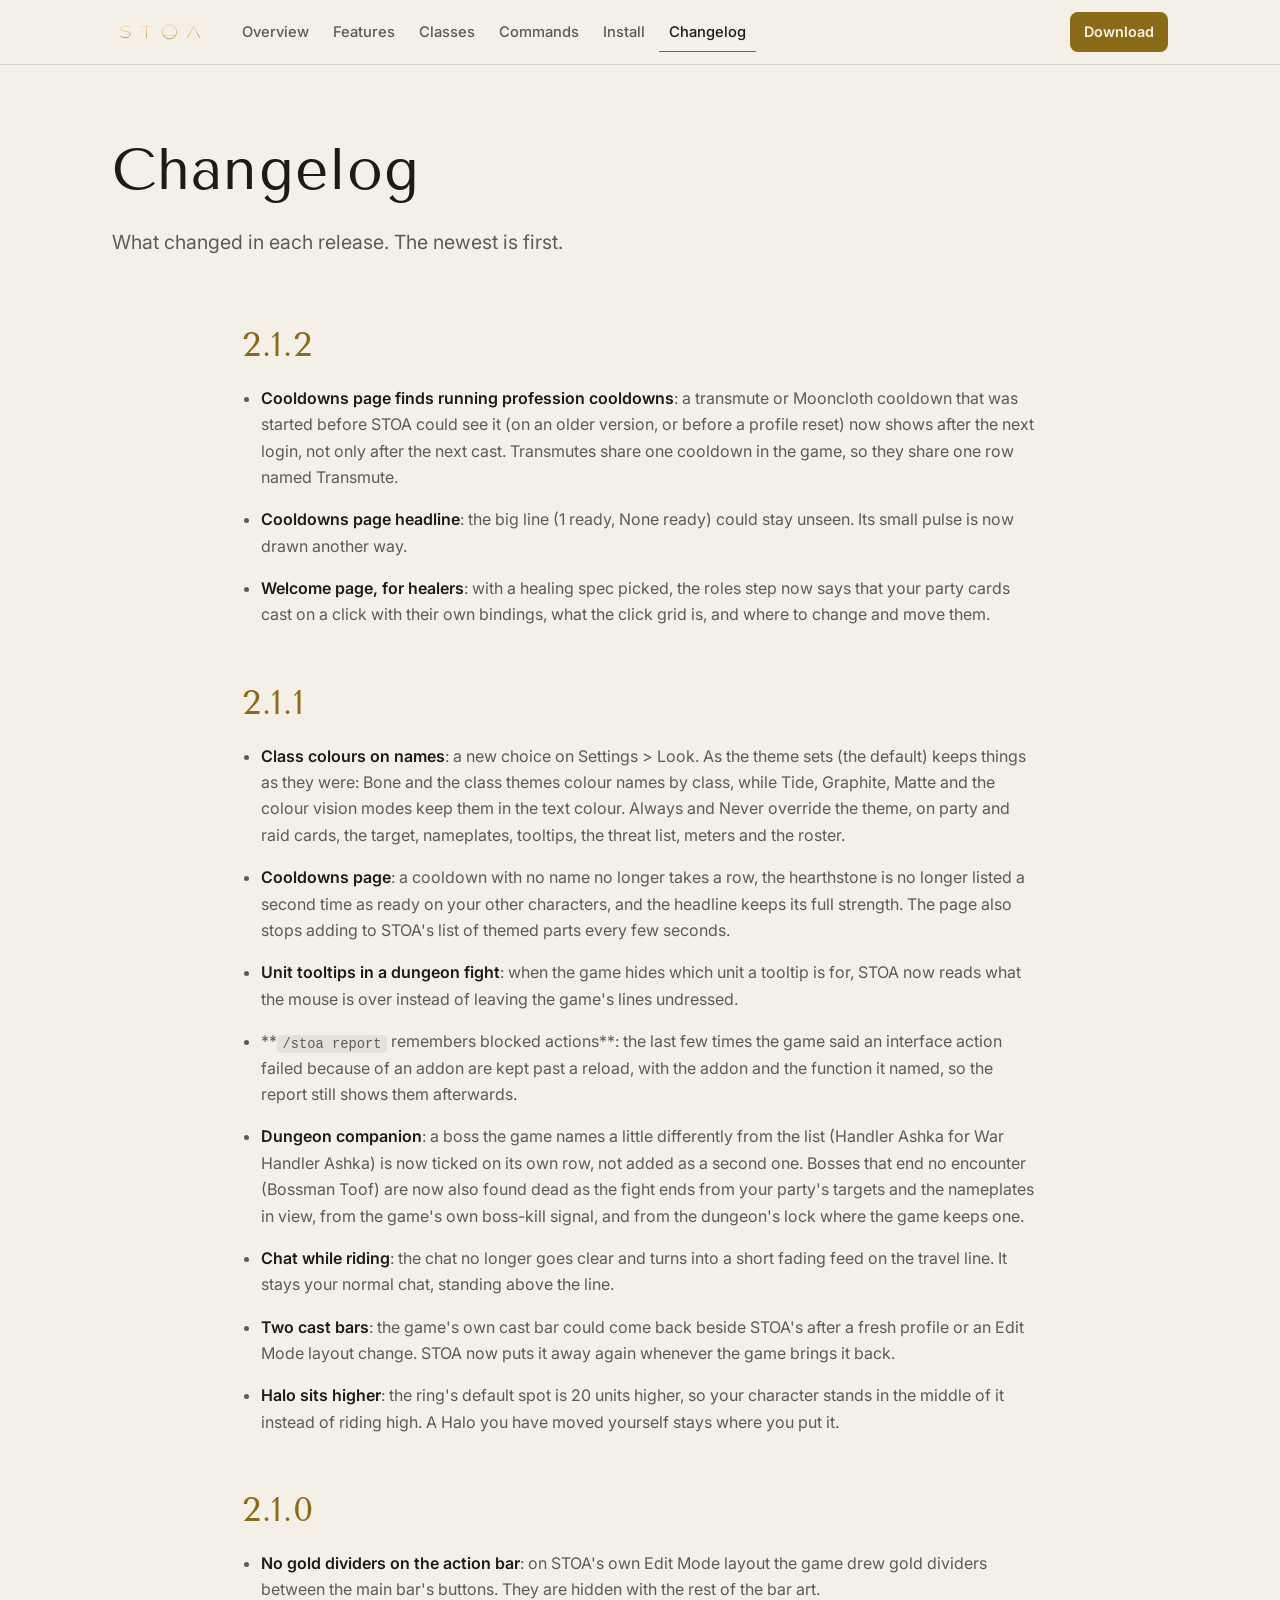
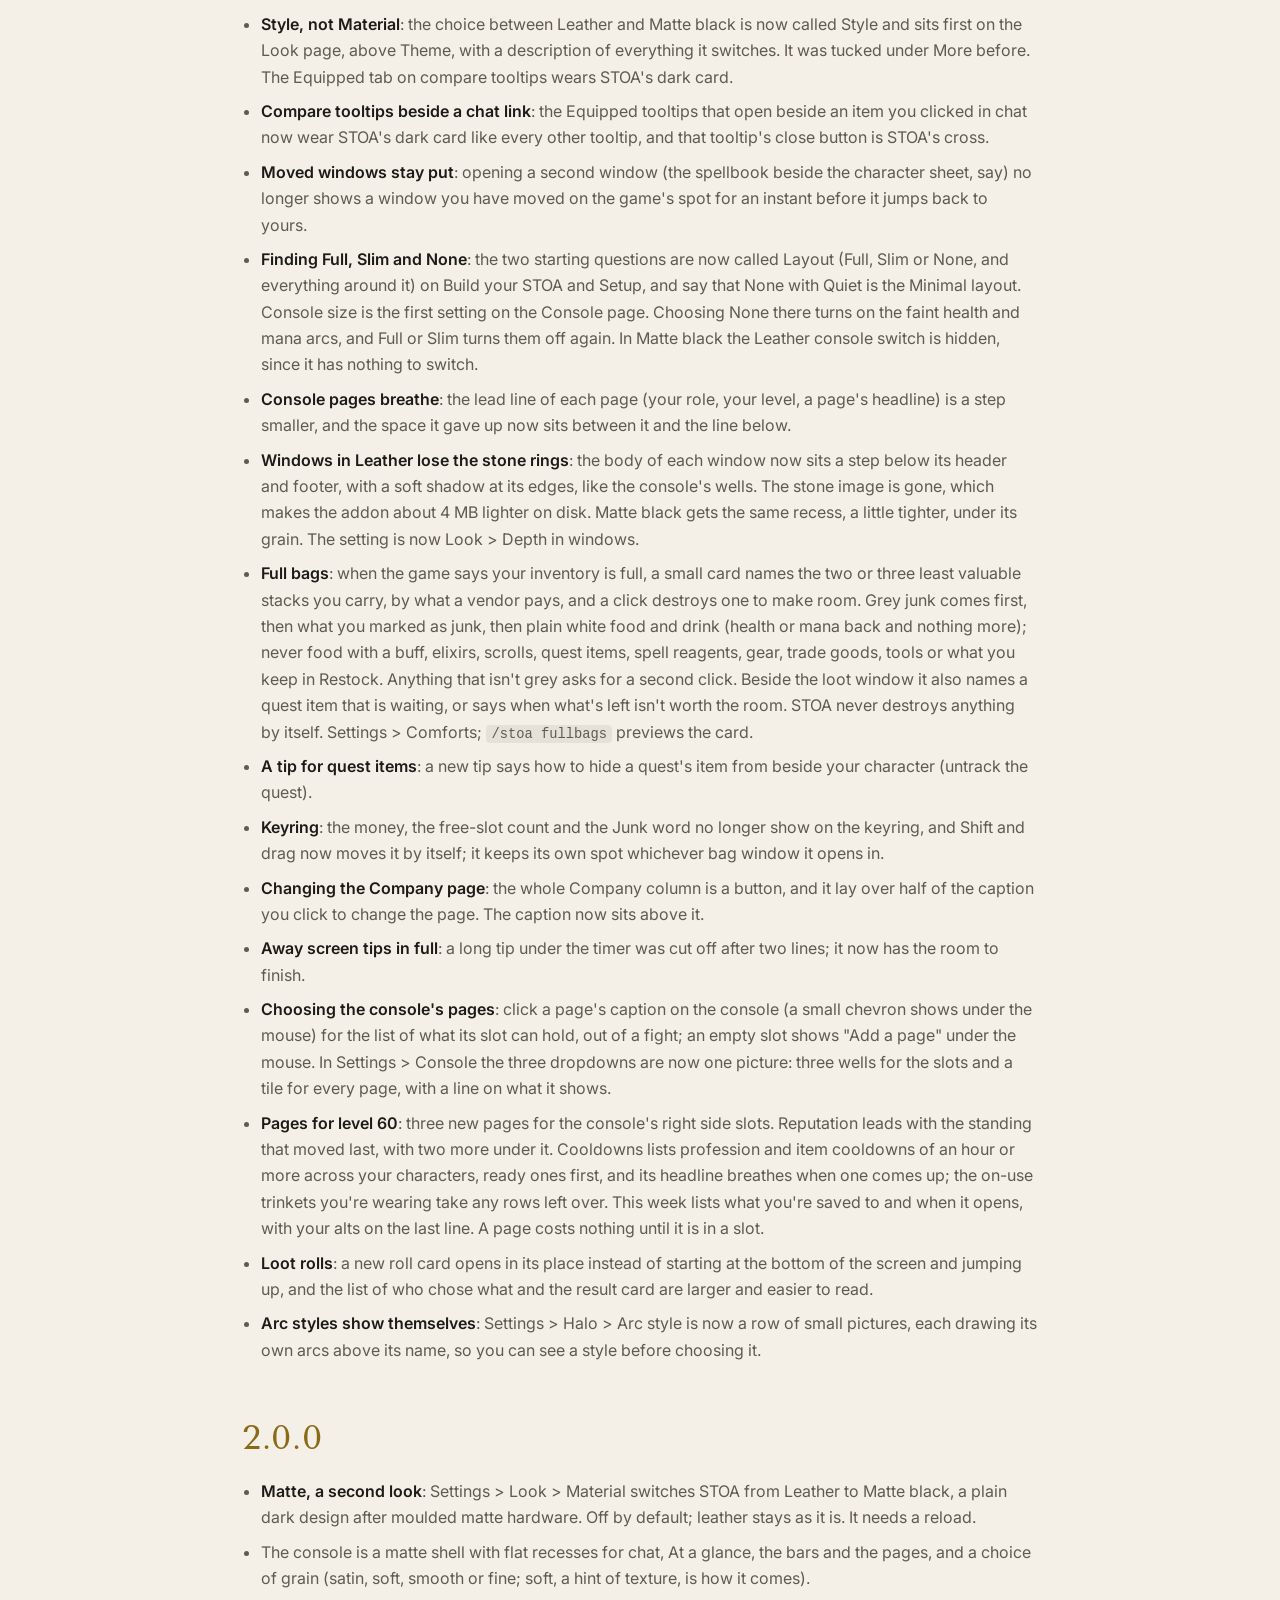
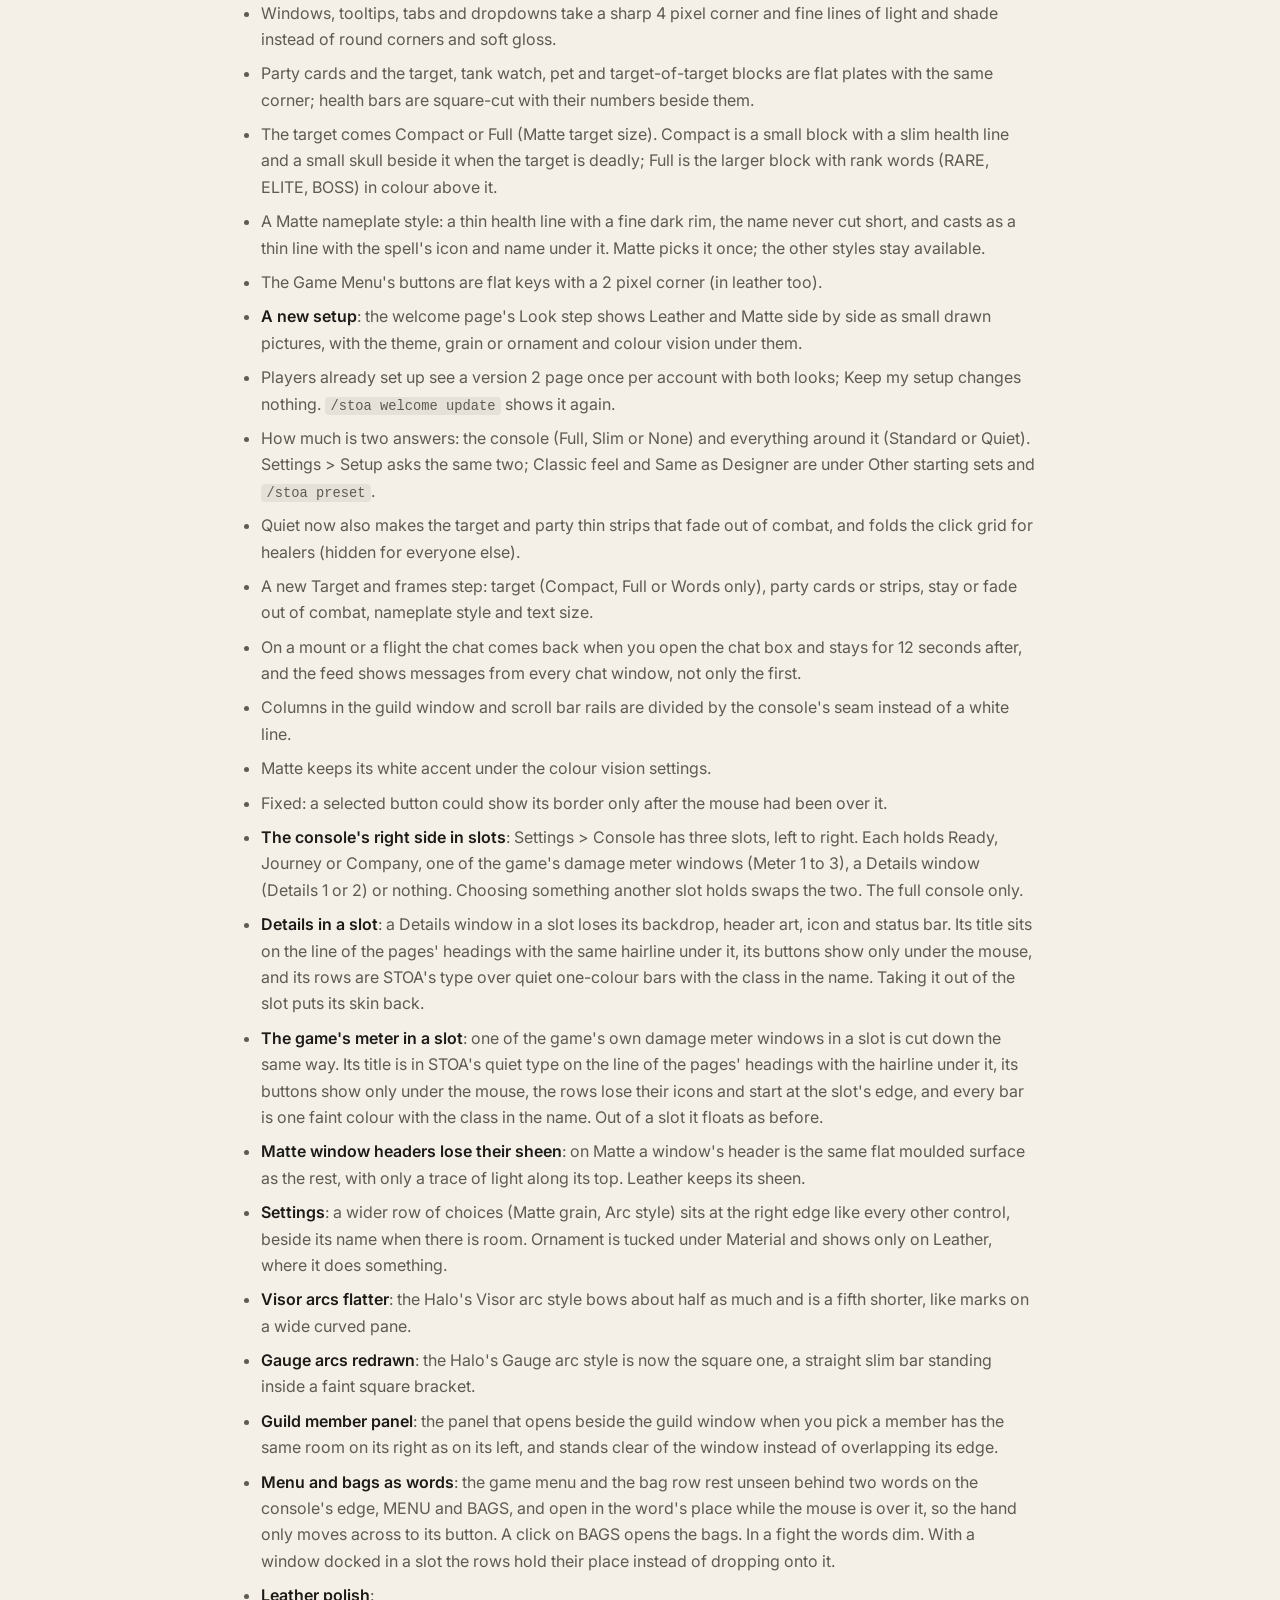
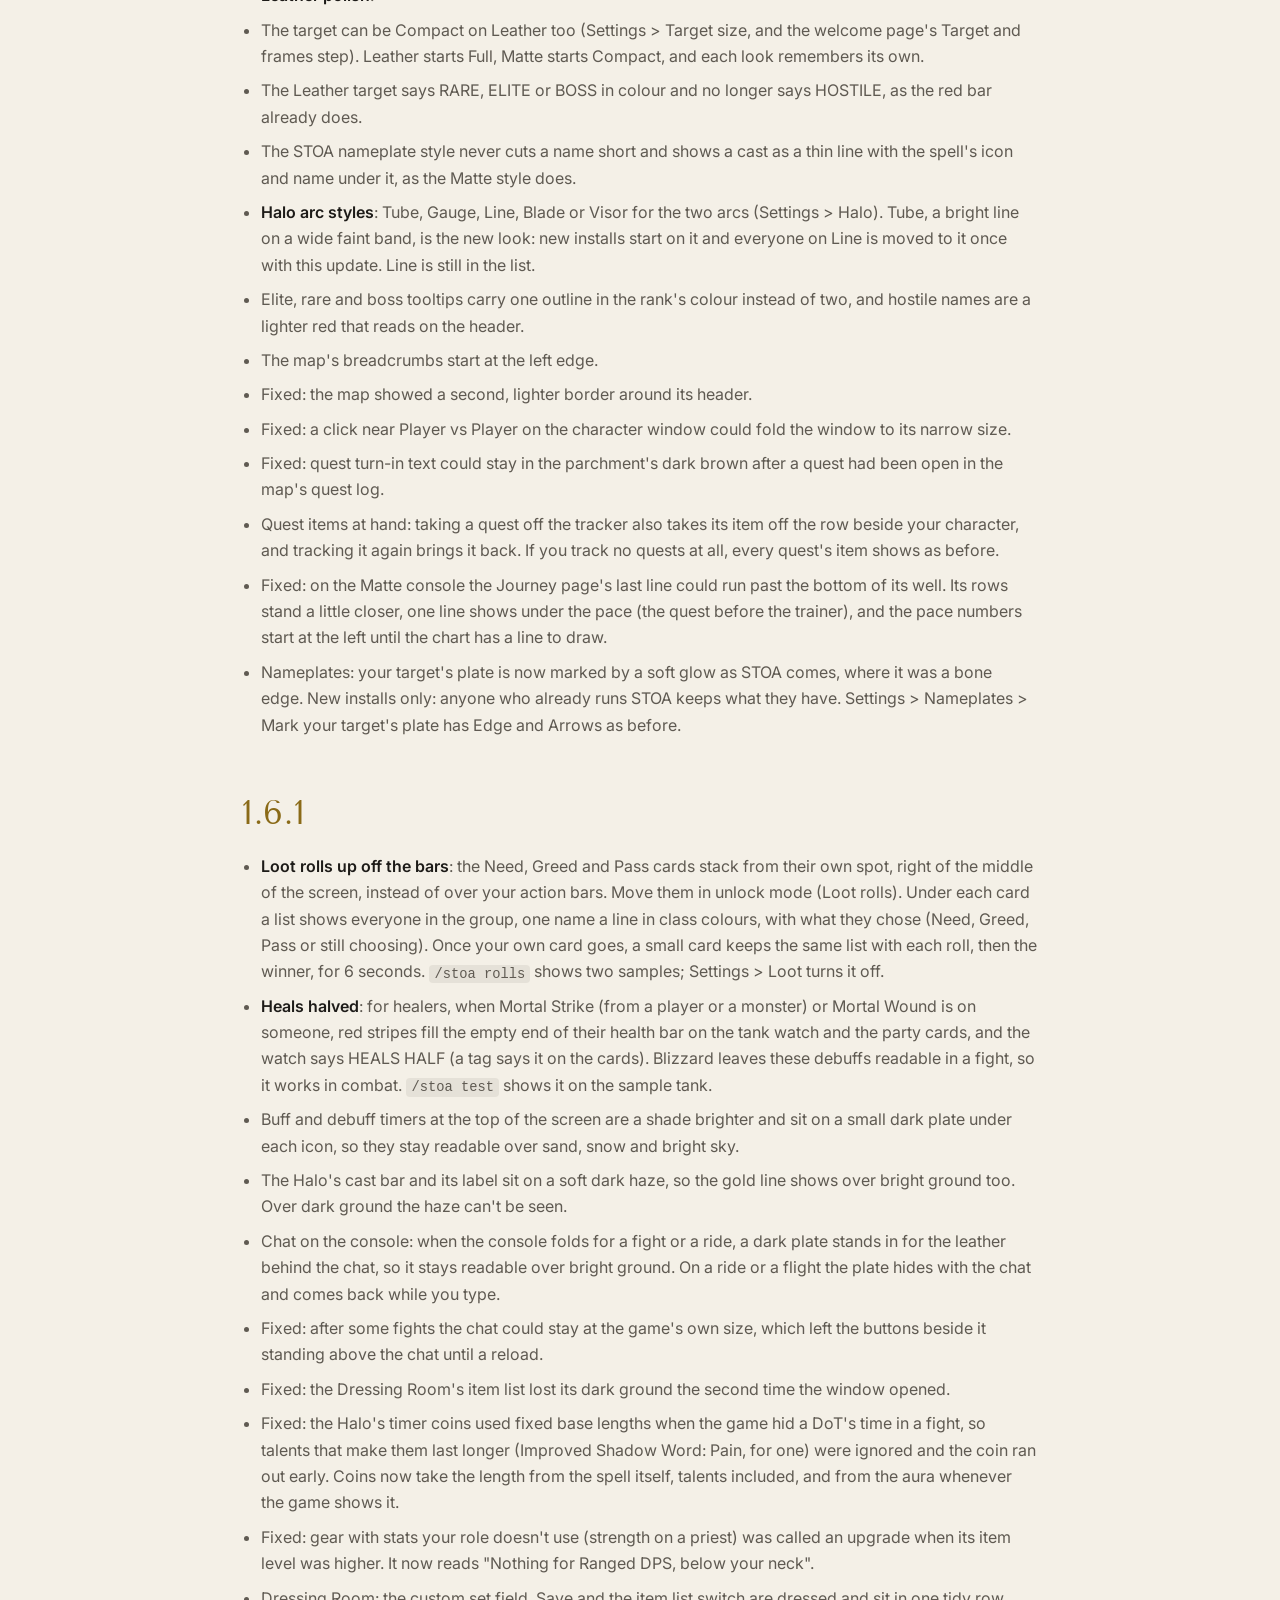
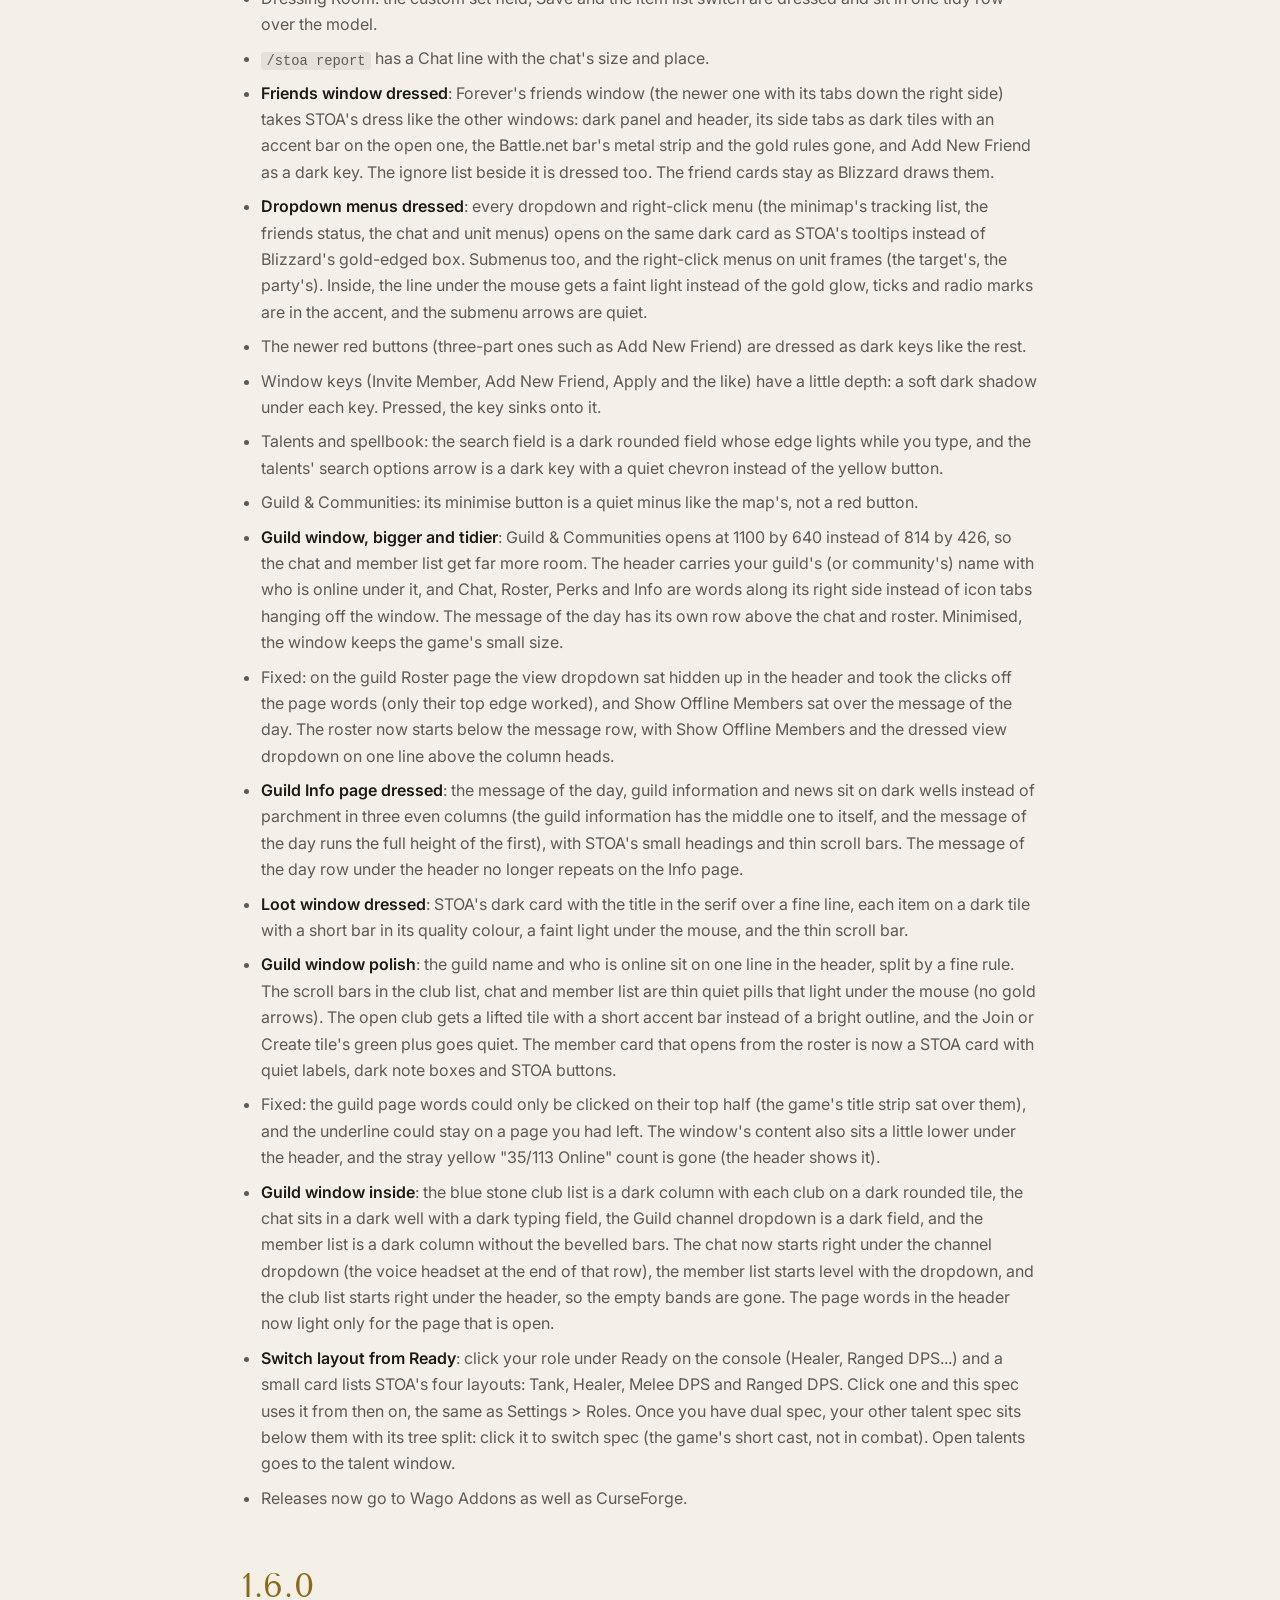
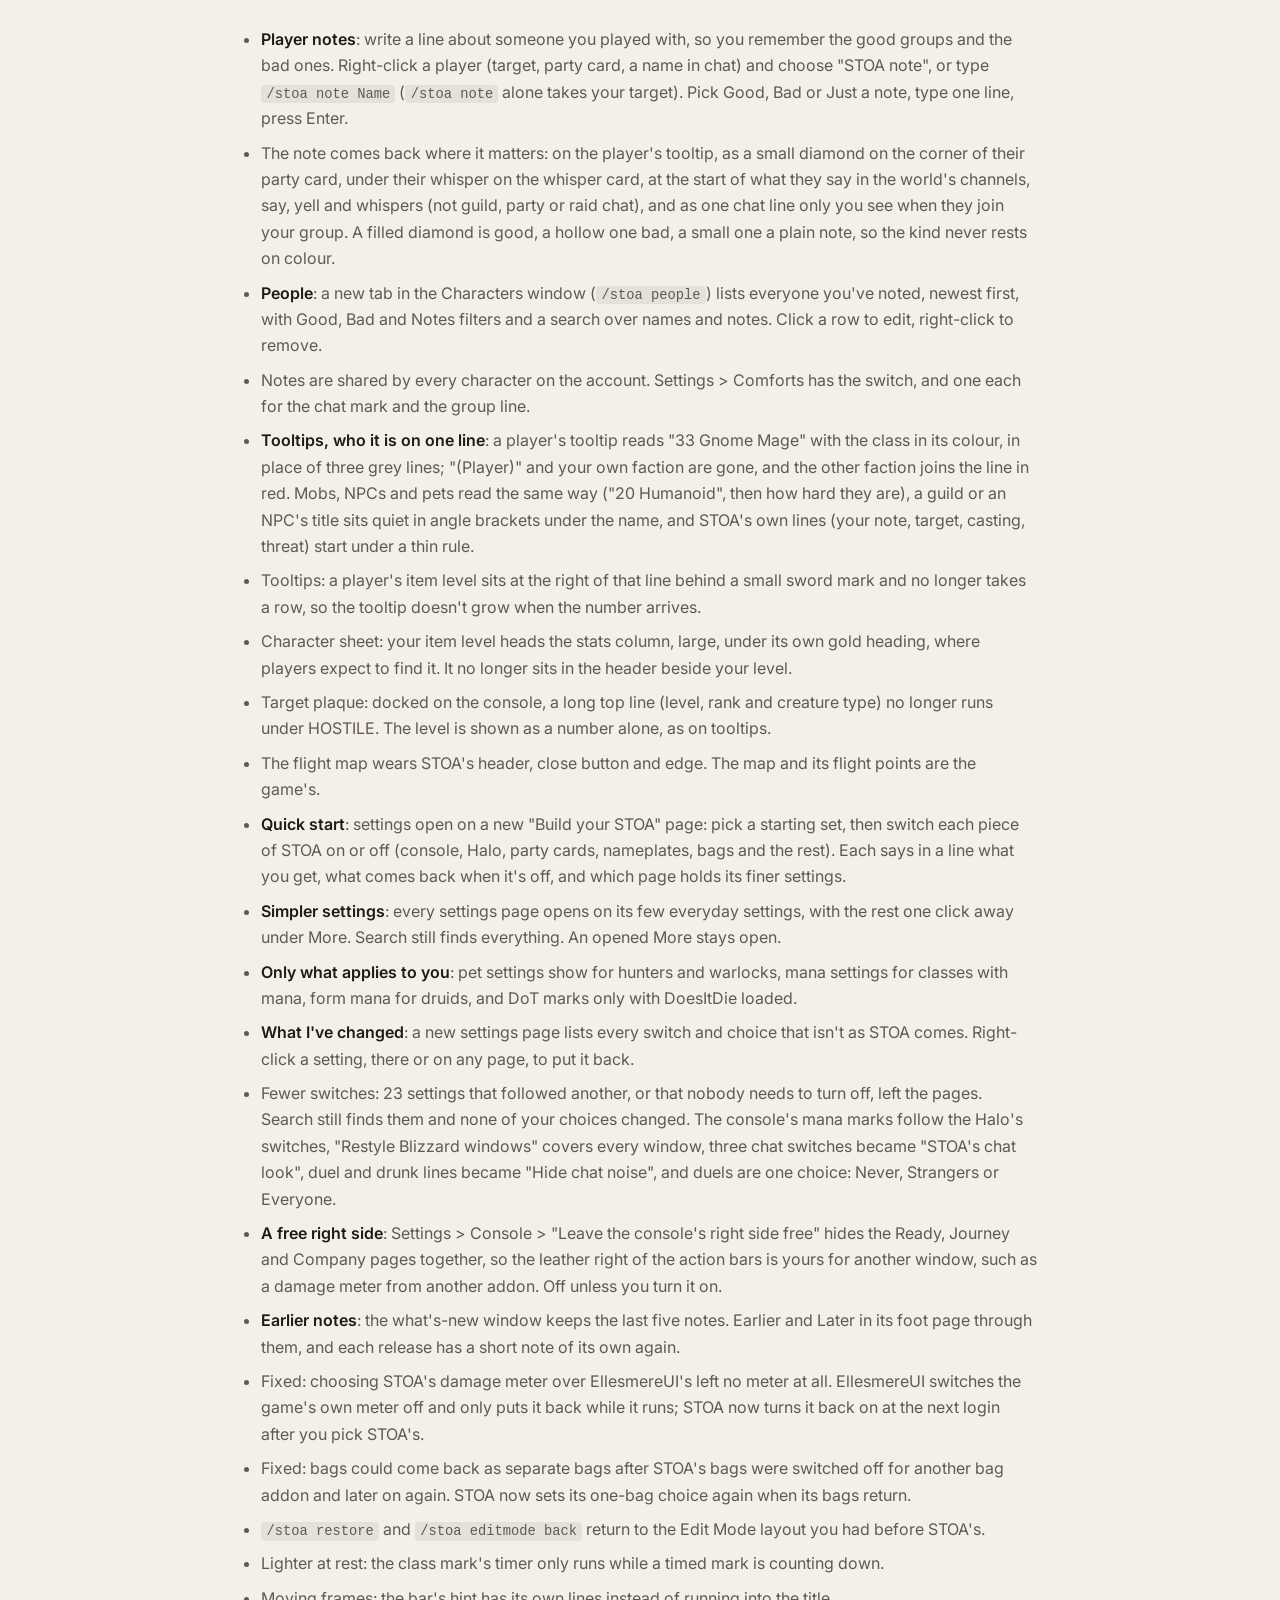
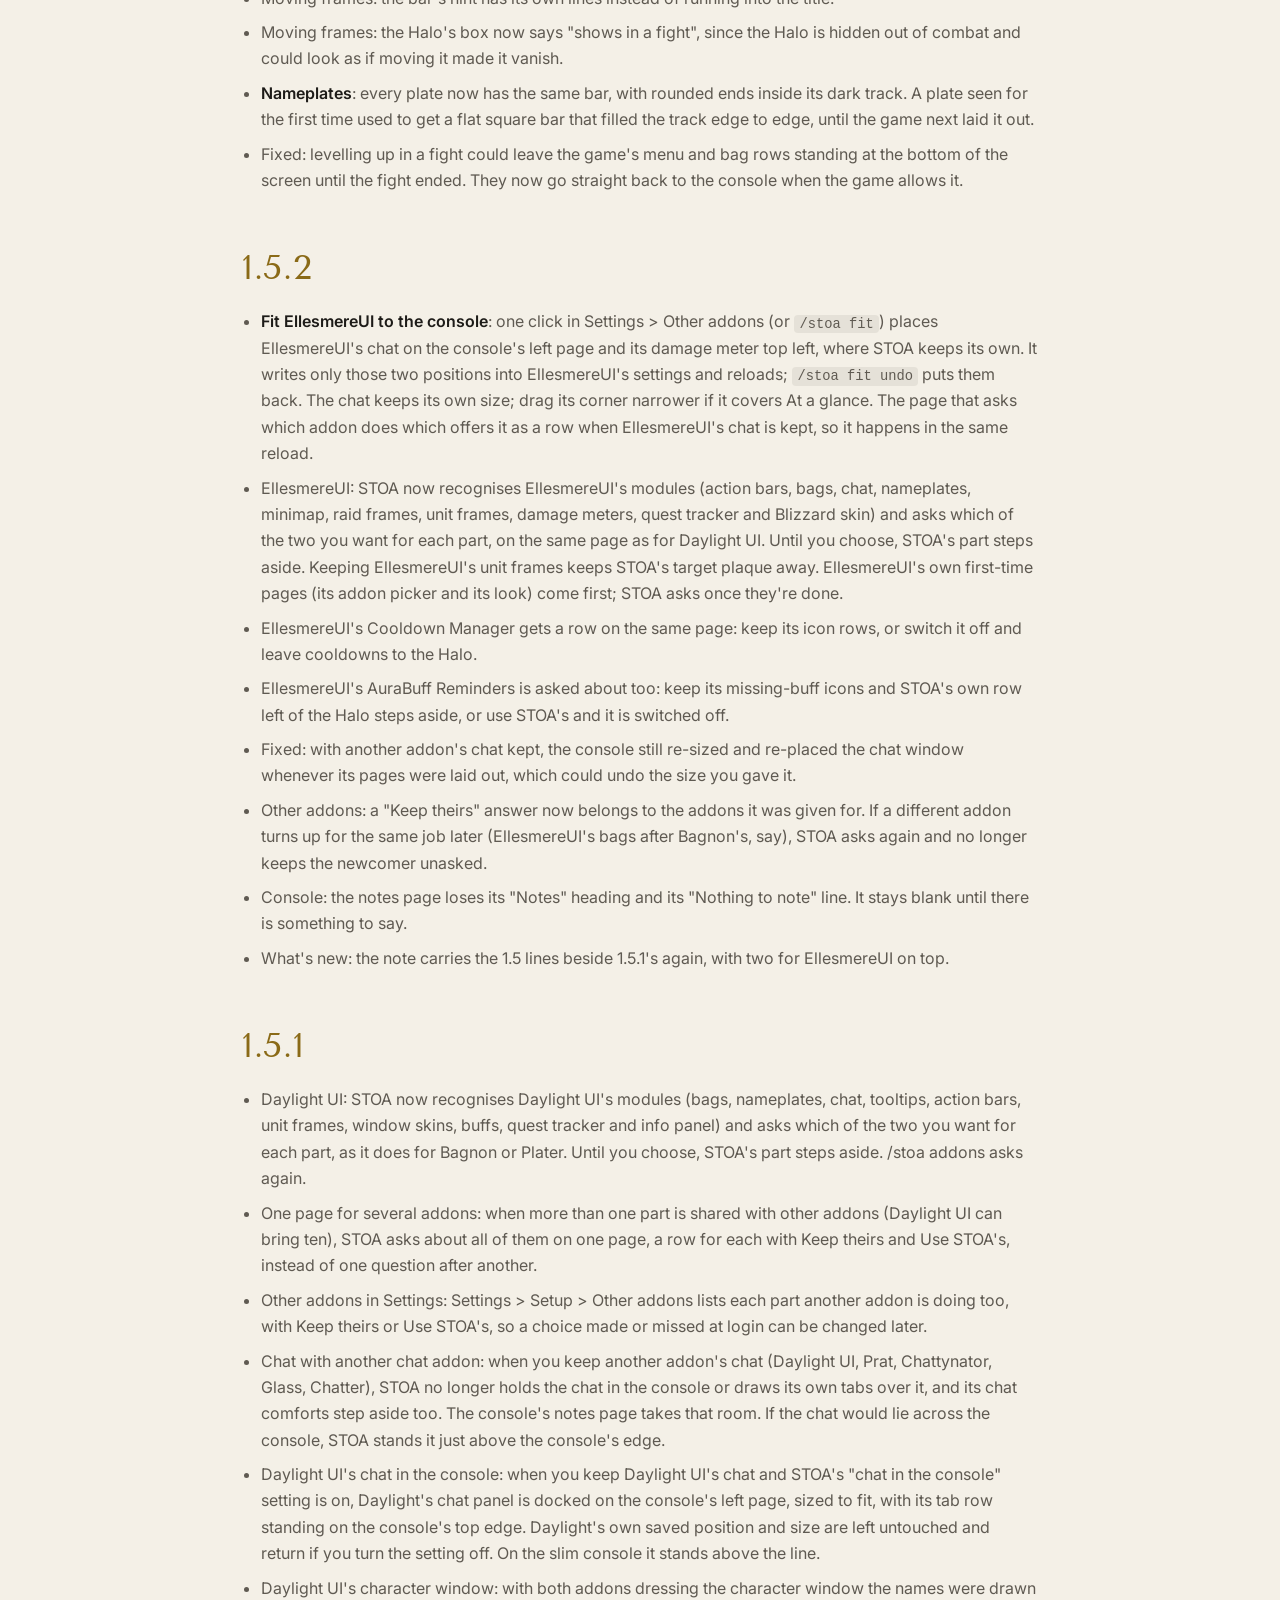
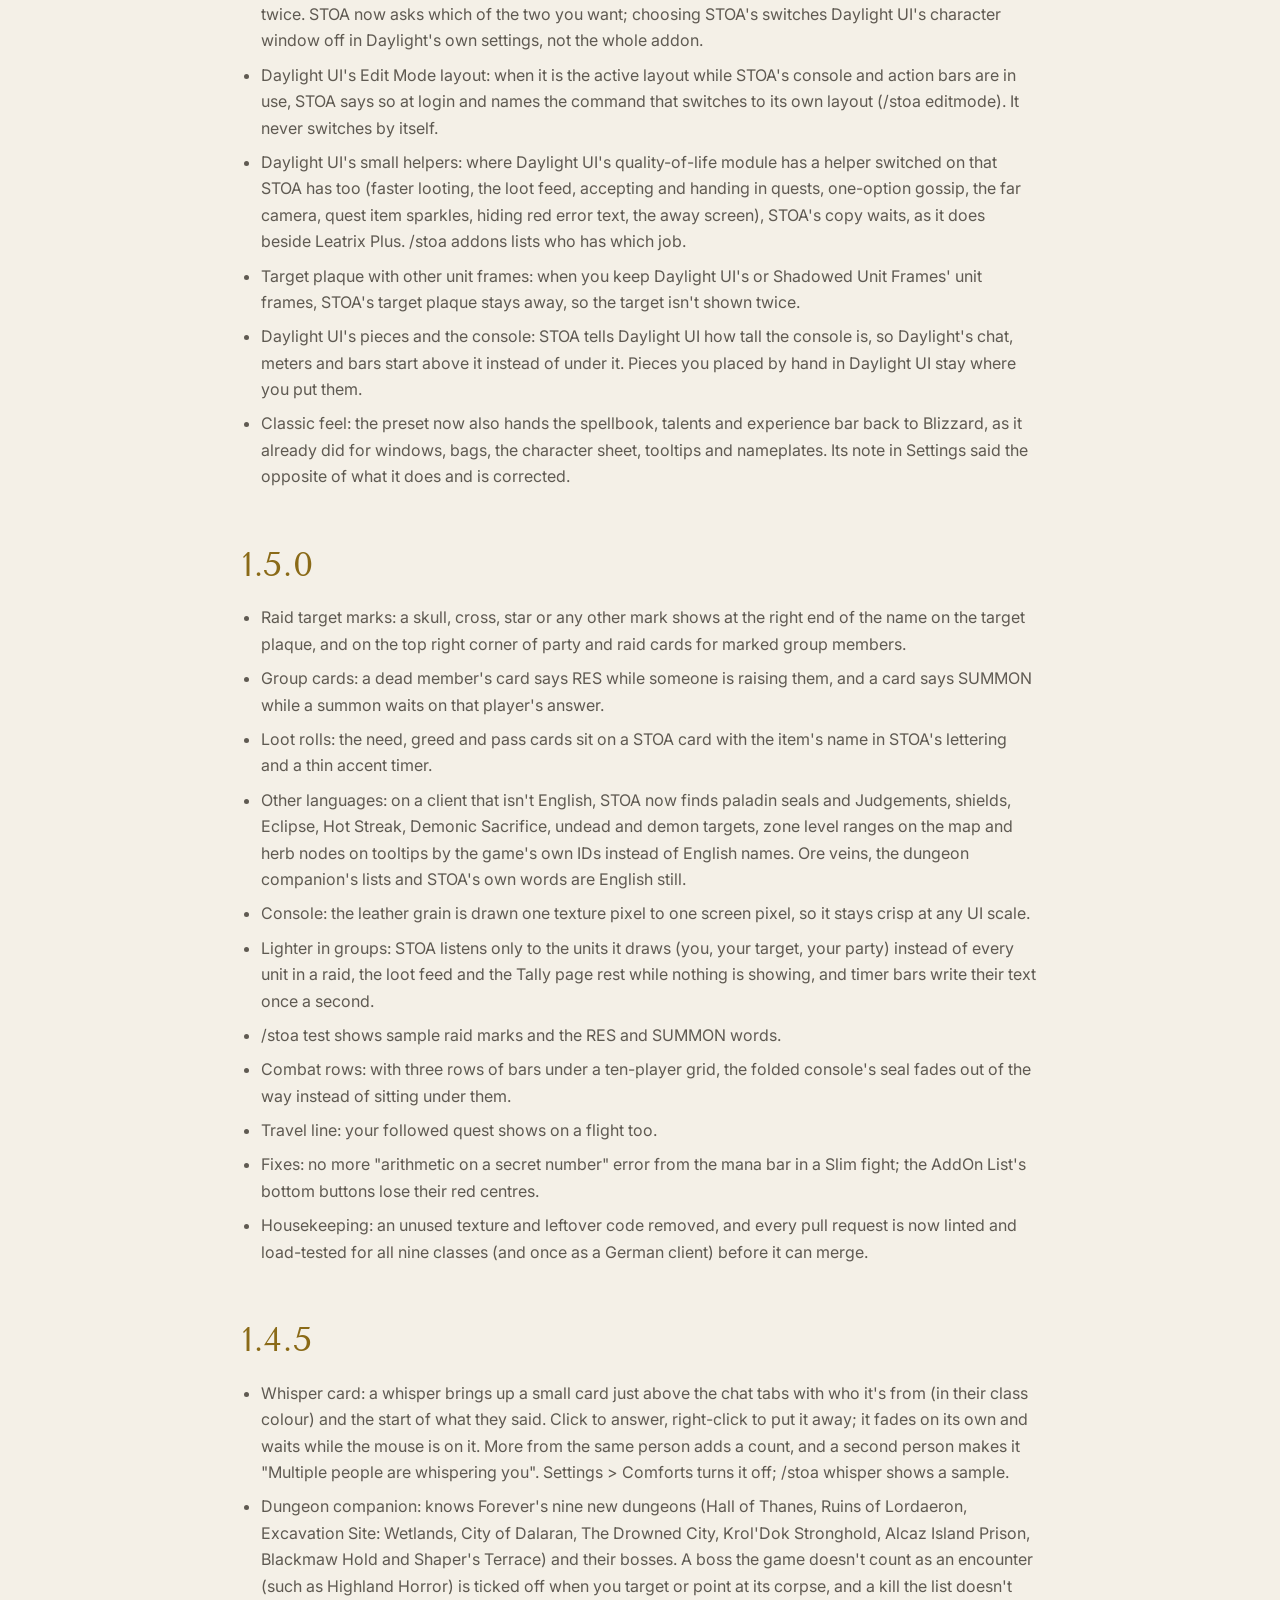
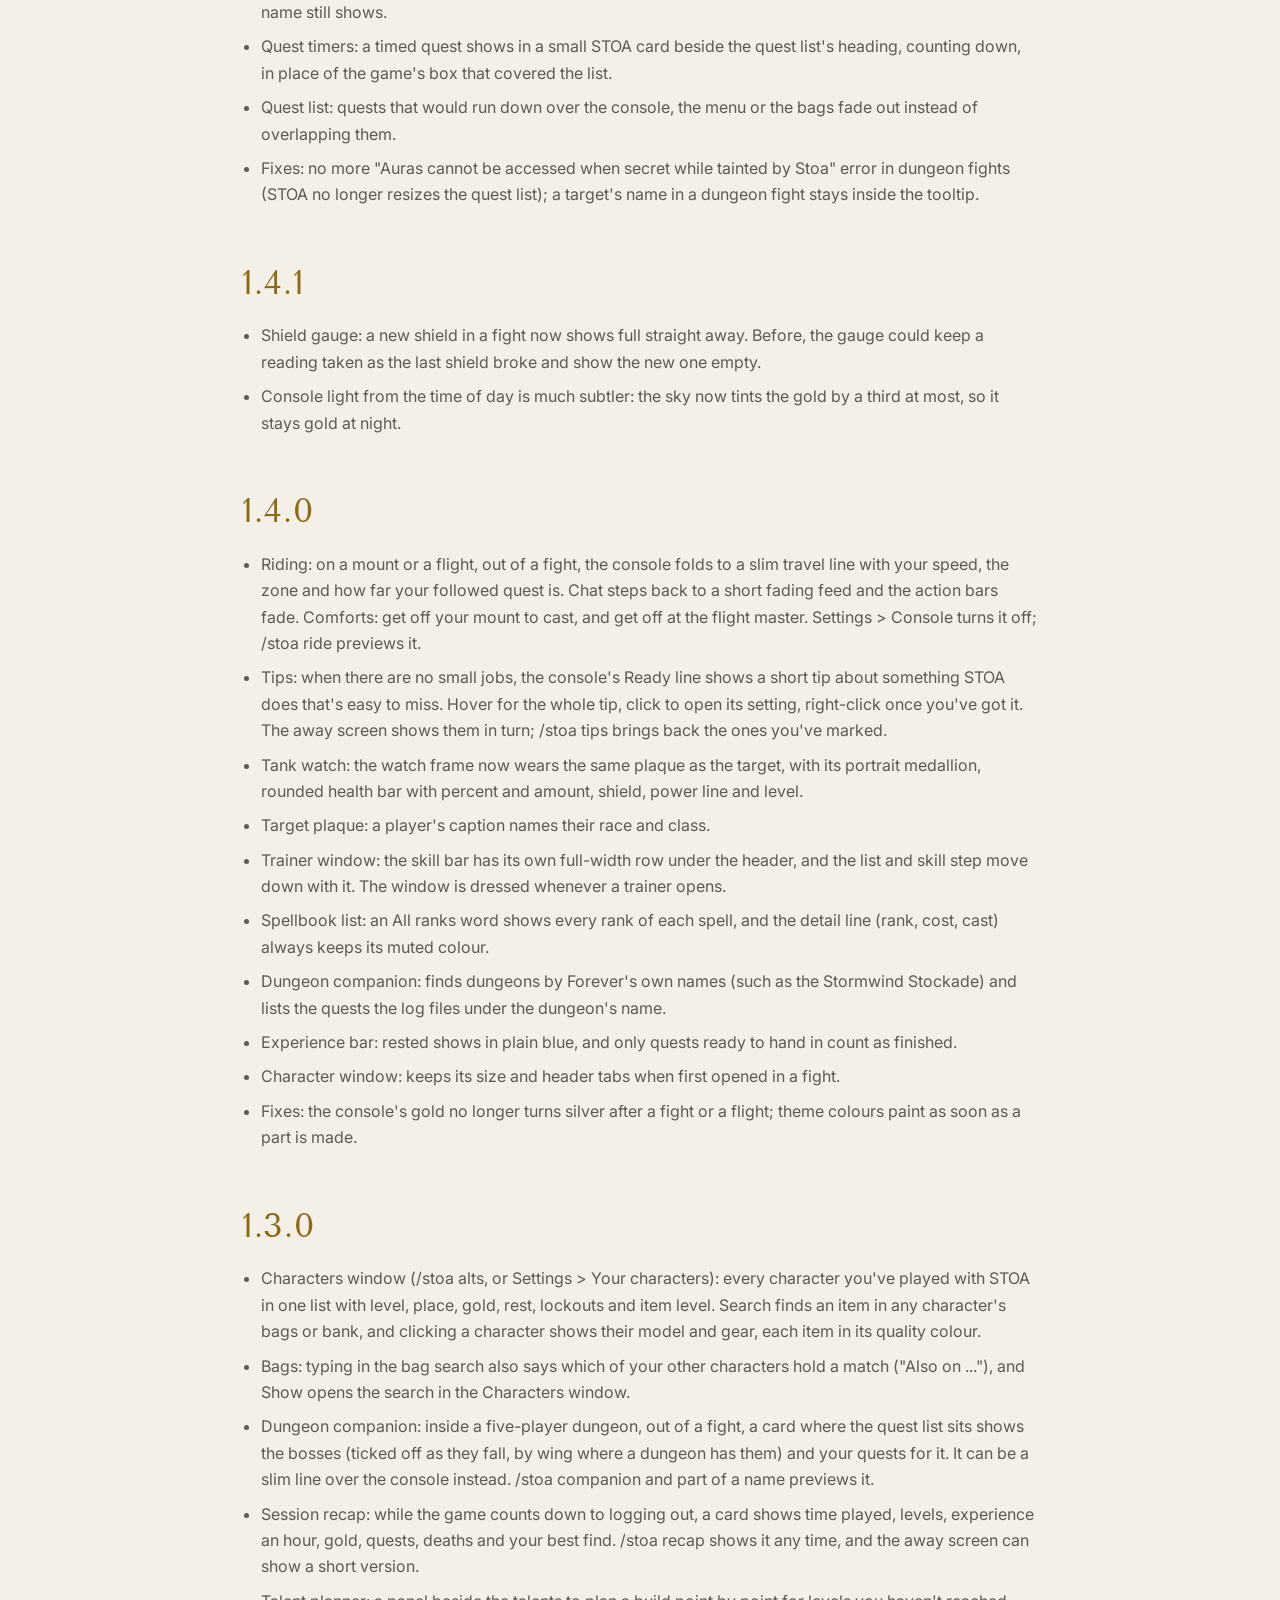
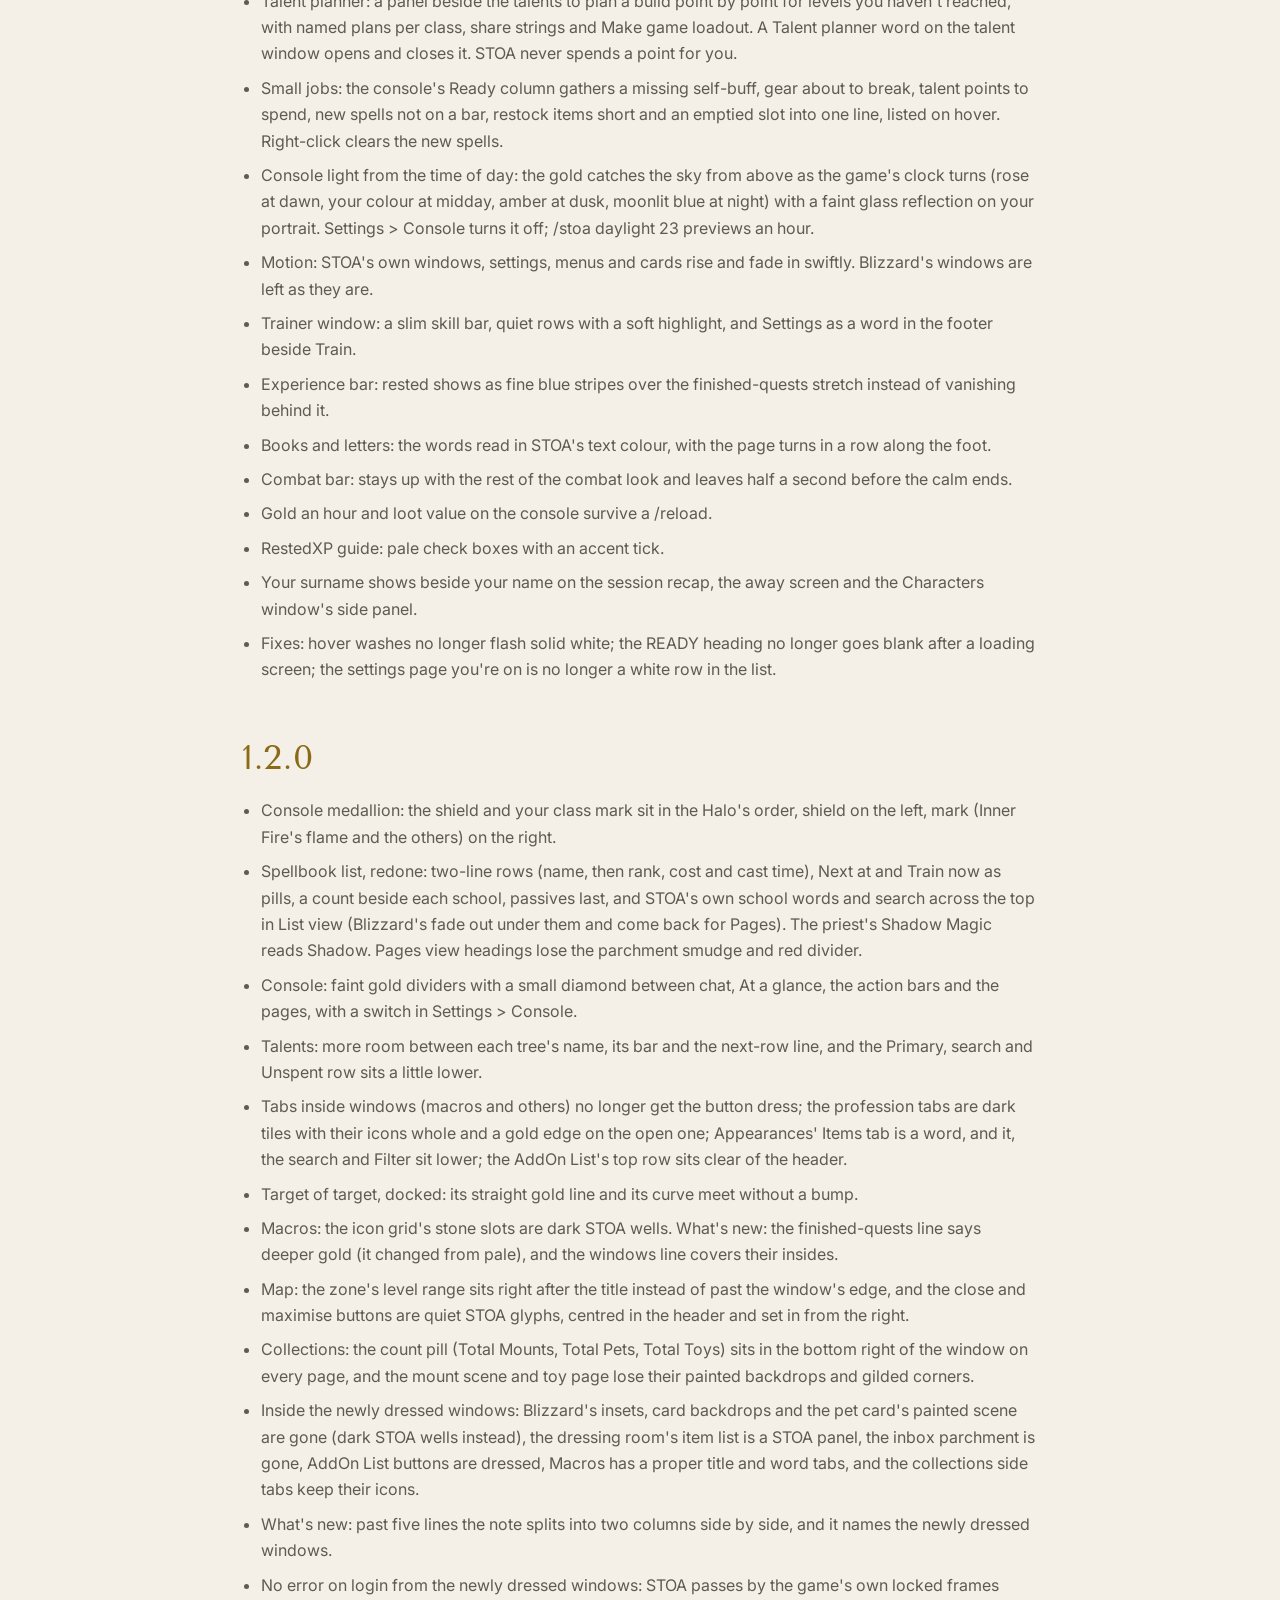
==== docs/changelog.html @ 504b42f5 "Welcome: a healing-by-click line on the roles step for healing specs" ====
<!doctype html>
<html lang="en">
<head>
<meta charset="utf-8">
<meta name="viewport" content="width=device-width, initial-scale=1, viewport-fit=cover">
<title>Changelog · STOA</title>
<meta name="description" content="What changed in each STOA release.">
<meta property="og:title" content="Changelog · STOA">
<meta property="og:description" content="What changed in each STOA release.">
<meta property="og:image" content="screenshots/world.jpg">
<meta name="theme-color" content="#0d0d0f">
<link rel="icon" href="logo/stoa-essence-symbol.svg" type="image/svg+xml">
<link rel="preconnect" href="https://fonts.googleapis.com">
<link rel="preconnect" href="https://fonts.gstatic.com" crossorigin>
<link rel="stylesheet" href="https://fonts.googleapis.com/css2?family=Tenor+Sans&family=Inter:wght@400;500;600&display=swap">
<link rel="stylesheet" href="assets/site.css">
</head>
<body>
<a class="skip" href="#main">Skip to content</a>
<header class="top">
  <div class="bar">
    <a class="mark" href="index.html" aria-label="STOA home"><img src="logo/stoa-essence.svg" alt="STOA" width="116" height="35"></a>
    <nav class="pages" aria-label="Pages"><a href="index.html">Overview</a><a href="features.html">Features</a><a href="classes.html">Classes</a><a href="commands.html">Commands</a><a href="install.html">Install</a><a href="changelog.html" aria-current="page">Changelog</a></nav>
    <a class="get" href="https://www.curseforge.com/wow/addons/stoa">Download</a>
  </div>
</header>
<main id="main">

<section class="bar head">
  <h1>Changelog</h1>
  <p class="lede">What changed in each release. The newest is first.</p>
</section>
<div class="bar prose"><section class="block release" id="v2-1-2"><h2>2.1.2</h2><ul><li><strong>Cooldowns page finds running profession cooldowns</strong>: a transmute or Mooncloth cooldown that was started before STOA could see it (on an older version, or before a profile reset) now shows after the next login, not only after the next cast. Transmutes share one cooldown in the game, so they share one row named Transmute.</li></ul>
<ul><li><strong>Cooldowns page headline</strong>: the big line (1 ready, None ready) could stay unseen. Its small pulse is now drawn another way.</li></ul>
<ul><li><strong>Welcome page, for healers</strong>: with a healing spec picked, the roles step now says that your party cards cast on a click with their own bindings, what the click grid is, and where to change and move them.</li></ul></section><section class="block release" id="v2-1-1"><h2>2.1.1</h2><ul><li><strong>Class colours on names</strong>: a new choice on Settings &gt; Look. As the theme sets (the default) keeps things as they were: Bone and the class themes colour names by class, while Tide, Graphite, Matte and the colour vision modes keep them in the text colour. Always and Never override the theme, on party and raid cards, the target, nameplates, tooltips, the threat list, meters and the roster.</li></ul>
<ul><li><strong>Cooldowns page</strong>: a cooldown with no name no longer takes a row, the hearthstone is no longer listed a second time as ready on your other characters, and the headline keeps its full strength. The page also stops adding to STOA's list of themed parts every few seconds.</li></ul>
<ul><li><strong>Unit tooltips in a dungeon fight</strong>: when the game hides which unit a tooltip is for, STOA now reads what the mouse is over instead of leaving the game's lines undressed.</li></ul>
<ul><li>**<code>/stoa report</code> remembers blocked actions**: the last few times the game said an interface action failed because of an addon are kept past a reload, with the addon and the function it named, so the report still shows them afterwards.</li></ul>
<ul><li><strong>Dungeon companion</strong>: a boss the game names a little differently from the list (Handler Ashka for War Handler Ashka) is now ticked on its own row, not added as a second one. Bosses that end no encounter (Bossman Toof) are now also found dead as the fight ends from your party's targets and the nameplates in view, from the game's own boss-kill signal, and from the dungeon's lock where the game keeps one.</li></ul>
<ul><li><strong>Chat while riding</strong>: the chat no longer goes clear and turns into a short fading feed on the travel line. It stays your normal chat, standing above the line.</li></ul>
<ul><li><strong>Two cast bars</strong>: the game's own cast bar could come back beside STOA's after a fresh profile or an Edit Mode layout change. STOA now puts it away again whenever the game brings it back.</li></ul>
<ul><li><strong>Halo sits higher</strong>: the ring's default spot is 20 units higher, so your character stands in the middle of it instead of riding high. A Halo you have moved yourself stays where you put it.</li></ul></section><section class="block release" id="v2-1-0"><h2>2.1.0</h2><ul><li><strong>No gold dividers on the action bar</strong>: on STOA's own Edit Mode layout the game drew gold dividers between the main bar's buttons. They are hidden with the rest of the bar art.</li><li><strong>Style, not Material</strong>: the choice between Leather and Matte black is now called Style and sits first on the Look page, above Theme, with a description of everything it switches. It was tucked under More before. The Equipped tab on compare tooltips wears STOA's dark card.</li><li><strong>Compare tooltips beside a chat link</strong>: the Equipped tooltips that open beside an item you clicked in chat now wear STOA's dark card like every other tooltip, and that tooltip's close button is STOA's cross.</li><li><strong>Moved windows stay put</strong>: opening a second window (the spellbook beside the character sheet, say) no longer shows a window you have moved on the game's spot for an instant before it jumps back to yours.</li><li><strong>Finding Full, Slim and None</strong>: the two starting questions are now called Layout (Full, Slim or None, and everything around it) on Build your STOA and Setup, and say that None with Quiet is the Minimal layout. Console size is the first setting on the Console page. Choosing None there turns on the faint health and mana arcs, and Full or Slim turns them off again. In Matte black the Leather console switch is hidden, since it has nothing to switch.</li><li><strong>Console pages breathe</strong>: the lead line of each page (your role, your level, a page's headline) is a step smaller, and the space it gave up now sits between it and the line below.</li><li><strong>Windows in Leather lose the stone rings</strong>: the body of each window now sits a step below its header and footer, with a soft shadow at its edges, like the console's wells. The stone image is gone, which makes the addon about 4 MB lighter on disk. Matte black gets the same recess, a little tighter, under its grain. The setting is now Look &gt; Depth in windows.</li><li><strong>Full bags</strong>: when the game says your inventory is full, a small card names the two or three least valuable stacks you carry, by what a vendor pays, and a click destroys one to make room. Grey junk comes first, then what you marked as junk, then plain white food and drink (health or mana back and nothing more); never food with a buff, elixirs, scrolls, quest items, spell reagents, gear, trade goods, tools or what you keep in Restock. Anything that isn't grey asks for a second click. Beside the loot window it also names a quest item that is waiting, or says when what's left isn't worth the room. STOA never destroys anything by itself. Settings &gt; Comforts; <code>/stoa fullbags</code> previews the card.</li><li><strong>A tip for quest items</strong>: a new tip says how to hide a quest's item from beside your character (untrack the quest).</li><li><strong>Keyring</strong>: the money, the free-slot count and the Junk word no longer show on the keyring, and Shift and drag now moves it by itself; it keeps its own spot whichever bag window it opens in.</li><li><strong>Changing the Company page</strong>: the whole Company column is a button, and it lay over half of the caption you click to change the page. The caption now sits above it.</li><li><strong>Away screen tips in full</strong>: a long tip under the timer was cut off after two lines; it now has the room to finish.</li><li><strong>Choosing the console's pages</strong>: click a page's caption on the console (a small chevron shows under the mouse) for the list of what its slot can hold, out of a fight; an empty slot shows "Add a page" under the mouse. In Settings &gt; Console the three dropdowns are now one picture: three wells for the slots and a tile for every page, with a line on what it shows.</li><li><strong>Pages for level 60</strong>: three new pages for the console's right side slots. Reputation leads with the standing that moved last, with two more under it. Cooldowns lists profession and item cooldowns of an hour or more across your characters, ready ones first, and its headline breathes when one comes up; the on-use trinkets you're wearing take any rows left over. This week lists what you're saved to and when it opens, with your alts on the last line. A page costs nothing until it is in a slot.</li><li><strong>Loot rolls</strong>: a new roll card opens in its place instead of starting at the bottom of the screen and jumping up, and the list of who chose what and the result card are larger and easier to read.</li><li><strong>Arc styles show themselves</strong>: Settings &gt; Halo &gt; Arc style is now a row of small pictures, each drawing its own arcs above its name, so you can see a style before choosing it.</li></ul></section><section class="block release" id="v2-0-0"><h2>2.0.0</h2><ul><li><strong>Matte, a second look</strong>: Settings &gt; Look &gt; Material switches STOA from Leather to Matte black, a plain dark design after moulded matte hardware. Off by default; leather stays as it is. It needs a reload.</li><li>The console is a matte shell with flat recesses for chat, At a glance, the bars and the pages, and a choice of grain (satin, soft, smooth or fine; soft, a hint of texture, is how it comes).</li><li>Windows, tooltips, tabs and dropdowns take a sharp 4 pixel corner and fine lines of light and shade instead of round corners and soft gloss.</li><li>Party cards and the target, tank watch, pet and target-of-target blocks are flat plates with the same corner; health bars are square-cut with their numbers beside them.</li><li>The target comes Compact or Full (Matte target size). Compact is a small block with a slim health line and a small skull beside it when the target is deadly; Full is the larger block with rank words (RARE, ELITE, BOSS) in colour above it.</li><li>A Matte nameplate style: a thin health line with a fine dark rim, the name never cut short, and casts as a thin line with the spell's icon and name under it. Matte picks it once; the other styles stay available.</li><li>The Game Menu's buttons are flat keys with a 2 pixel corner (in leather too).</li><li><strong>A new setup</strong>: the welcome page's Look step shows Leather and Matte side by side as small drawn pictures, with the theme, grain or ornament and colour vision under them.</li><li>Players already set up see a version 2 page once per account with both looks; Keep my setup changes nothing. <code>/stoa welcome update</code> shows it again.</li><li>How much is two answers: the console (Full, Slim or None) and everything around it (Standard or Quiet). Settings &gt; Setup asks the same two; Classic feel and Same as Designer are under Other starting sets and <code>/stoa preset</code>.</li><li>Quiet now also makes the target and party thin strips that fade out of combat, and folds the click grid for healers (hidden for everyone else).</li><li>A new Target and frames step: target (Compact, Full or Words only), party cards or strips, stay or fade out of combat, nameplate style and text size.</li><li>On a mount or a flight the chat comes back when you open the chat box and stays for 12 seconds after, and the feed shows messages from every chat window, not only the first.</li><li>Columns in the guild window and scroll bar rails are divided by the console's seam instead of a white line.</li><li>Matte keeps its white accent under the colour vision settings.</li><li>Fixed: a selected button could show its border only after the mouse had been over it.</li><li><strong>The console's right side in slots</strong>: Settings &gt; Console has three slots, left to right. Each holds Ready, Journey or Company, one of the game's damage meter windows (Meter 1 to 3), a Details window (Details 1 or 2) or nothing. Choosing something another slot holds swaps the two. The full console only.</li><li><strong>Details in a slot</strong>: a Details window in a slot loses its backdrop, header art, icon and status bar. Its title sits on the line of the pages' headings with the same hairline under it, its buttons show only under the mouse, and its rows are STOA's type over quiet one-colour bars with the class in the name. Taking it out of the slot puts its skin back.</li><li><strong>The game's meter in a slot</strong>: one of the game's own damage meter windows in a slot is cut down the same way. Its title is in STOA's quiet type on the line of the pages' headings with the hairline under it, its buttons show only under the mouse, the rows lose their icons and start at the slot's edge, and every bar is one faint colour with the class in the name. Out of a slot it floats as before.</li><li><strong>Matte window headers lose their sheen</strong>: on Matte a window's header is the same flat moulded surface as the rest, with only a trace of light along its top. Leather keeps its sheen.</li><li><strong>Settings</strong>: a wider row of choices (Matte grain, Arc style) sits at the right edge like every other control, beside its name when there is room. Ornament is tucked under Material and shows only on Leather, where it does something.</li><li><strong>Visor arcs flatter</strong>: the Halo's Visor arc style bows about half as much and is a fifth shorter, like marks on a wide curved pane.</li><li><strong>Gauge arcs redrawn</strong>: the Halo's Gauge arc style is now the square one, a straight slim bar standing inside a faint square bracket.</li><li><strong>Guild member panel</strong>: the panel that opens beside the guild window when you pick a member has the same room on its right as on its left, and stands clear of the window instead of overlapping its edge.</li><li><strong>Menu and bags as words</strong>: the game menu and the bag row rest unseen behind two words on the console's edge, MENU and BAGS, and open in the word's place while the mouse is over it, so the hand only moves across to its button. A click on BAGS opens the bags. In a fight the words dim. With a window docked in a slot the rows hold their place instead of dropping onto it.</li><li><strong>Leather polish</strong>:</li><li>The target can be Compact on Leather too (Settings &gt; Target size, and the welcome page's Target and frames step). Leather starts Full, Matte starts Compact, and each look remembers its own.</li><li>The Leather target says RARE, ELITE or BOSS in colour and no longer says HOSTILE, as the red bar already does.</li><li>The STOA nameplate style never cuts a name short and shows a cast as a thin line with the spell's icon and name under it, as the Matte style does.</li><li><strong>Halo arc styles</strong>: Tube, Gauge, Line, Blade or Visor for the two arcs (Settings &gt; Halo). Tube, a bright line on a wide faint band, is the new look: new installs start on it and everyone on Line is moved to it once with this update. Line is still in the list.</li><li>Elite, rare and boss tooltips carry one outline in the rank's colour instead of two, and hostile names are a lighter red that reads on the header.</li><li>The map's breadcrumbs start at the left edge.</li><li>Fixed: the map showed a second, lighter border around its header.</li><li>Fixed: a click near Player vs Player on the character window could fold the window to its narrow size.</li><li>Fixed: quest turn-in text could stay in the parchment's dark brown after a quest had been open in the map's quest log.</li><li>Quest items at hand: taking a quest off the tracker also takes its item off the row beside your character, and tracking it again brings it back. If you track no quests at all, every quest's item shows as before.</li><li>Fixed: on the Matte console the Journey page's last line could run past the bottom of its well. Its rows stand a little closer, one line shows under the pace (the quest before the trainer), and the pace numbers start at the left until the chart has a line to draw.</li><li>Nameplates: your target's plate is now marked by a soft glow as STOA comes, where it was a bone edge. New installs only: anyone who already runs STOA keeps what they have. Settings &gt; Nameplates &gt; Mark your target's plate has Edge and Arrows as before.</li></ul></section><section class="block release" id="v1-6-1"><h2>1.6.1</h2><ul><li><strong>Loot rolls up off the bars</strong>: the Need, Greed and Pass cards stack from their own spot, right of the middle of the screen, instead of over your action bars. Move them in unlock mode (Loot rolls). Under each card a list shows everyone in the group, one name a line in class colours, with what they chose (Need, Greed, Pass or still choosing). Once your own card goes, a small card keeps the same list with each roll, then the winner, for 6 seconds. <code>/stoa rolls</code> shows two samples; Settings &gt; Loot turns it off.</li><li><strong>Heals halved</strong>: for healers, when Mortal Strike (from a player or a monster) or Mortal Wound is on someone, red stripes fill the empty end of their health bar on the tank watch and the party cards, and the watch says HEALS HALF (a tag says it on the cards). Blizzard leaves these debuffs readable in a fight, so it works in combat. <code>/stoa test</code> shows it on the sample tank.</li><li>Buff and debuff timers at the top of the screen are a shade brighter and sit on a small dark plate under each icon, so they stay readable over sand, snow and bright sky.</li><li>The Halo's cast bar and its label sit on a soft dark haze, so the gold line shows over bright ground too. Over dark ground the haze can't be seen.</li><li>Chat on the console: when the console folds for a fight or a ride, a dark plate stands in for the leather behind the chat, so it stays readable over bright ground. On a ride or a flight the plate hides with the chat and comes back while you type.</li><li>Fixed: after some fights the chat could stay at the game's own size, which left the buttons beside it standing above the chat until a reload.</li><li>Fixed: the Dressing Room's item list lost its dark ground the second time the window opened.</li><li>Fixed: the Halo's timer coins used fixed base lengths when the game hid a DoT's time in a fight, so talents that make them last longer (Improved Shadow Word: Pain, for one) were ignored and the coin ran out early. Coins now take the length from the spell itself, talents included, and from the aura whenever the game shows it.</li><li>Fixed: gear with stats your role doesn't use (strength on a priest) was called an upgrade when its item level was higher. It now reads "Nothing for Ranged DPS, below your neck".</li><li>Dressing Room: the custom set field, Save and the item list switch are dressed and sit in one tidy row over the model.</li><li><code>/stoa report</code> has a Chat line with the chat's size and place.</li><li><strong>Friends window dressed</strong>: Forever's friends window (the newer one with its tabs down the right side) takes STOA's dress like the other windows: dark panel and header, its side tabs as dark tiles with an accent bar on the open one, the Battle.net bar's metal strip and the gold rules gone, and Add New Friend as a dark key. The ignore list beside it is dressed too. The friend cards stay as Blizzard draws them.</li><li><strong>Dropdown menus dressed</strong>: every dropdown and right-click menu (the minimap's tracking list, the friends status, the chat and unit menus) opens on the same dark card as STOA's tooltips instead of Blizzard's gold-edged box. Submenus too, and the right-click menus on unit frames (the target's, the party's). Inside, the line under the mouse gets a faint light instead of the gold glow, ticks and radio marks are in the accent, and the submenu arrows are quiet.</li><li>The newer red buttons (three-part ones such as Add New Friend) are dressed as dark keys like the rest.</li><li>Window keys (Invite Member, Add New Friend, Apply and the like) have a little depth: a soft dark shadow under each key. Pressed, the key sinks onto it.</li><li>Talents and spellbook: the search field is a dark rounded field whose edge lights while you type, and the talents' search options arrow is a dark key with a quiet chevron instead of the yellow button.</li><li>Guild &amp; Communities: its minimise button is a quiet minus like the map's, not a red button.</li><li><strong>Guild window, bigger and tidier</strong>: Guild &amp; Communities opens at 1100 by 640 instead of 814 by 426, so the chat and member list get far more room. The header carries your guild's (or community's) name with who is online under it, and Chat, Roster, Perks and Info are words along its right side instead of icon tabs hanging off the window. The message of the day has its own row above the chat and roster. Minimised, the window keeps the game's small size.</li><li>Fixed: on the guild Roster page the view dropdown sat hidden up in the header and took the clicks off the page words (only their top edge worked), and Show Offline Members sat over the message of the day. The roster now starts below the message row, with Show Offline Members and the dressed view dropdown on one line above the column heads.</li><li><strong>Guild Info page dressed</strong>: the message of the day, guild information and news sit on dark wells instead of parchment in three even columns (the guild information has the middle one to itself, and the message of the day runs the full height of the first), with STOA's small headings and thin scroll bars. The message of the day row under the header no longer repeats on the Info page.</li><li><strong>Loot window dressed</strong>: STOA's dark card with the title in the serif over a fine line, each item on a dark tile with a short bar in its quality colour, a faint light under the mouse, and the thin scroll bar.</li><li><strong>Guild window polish</strong>: the guild name and who is online sit on one line in the header, split by a fine rule. The scroll bars in the club list, chat and member list are thin quiet pills that light under the mouse (no gold arrows). The open club gets a lifted tile with a short accent bar instead of a bright outline, and the Join or Create tile's green plus goes quiet. The member card that opens from the roster is now a STOA card with quiet labels, dark note boxes and STOA buttons.</li><li>Fixed: the guild page words could only be clicked on their top half (the game's title strip sat over them), and the underline could stay on a page you had left. The window's content also sits a little lower under the header, and the stray yellow "35/113 Online" count is gone (the header shows it).</li><li><strong>Guild window inside</strong>: the blue stone club list is a dark column with each club on a dark rounded tile, the chat sits in a dark well with a dark typing field, the Guild channel dropdown is a dark field, and the member list is a dark column without the bevelled bars. The chat now starts right under the channel dropdown (the voice headset at the end of that row), the member list starts level with the dropdown, and the club list starts right under the header, so the empty bands are gone. The page words in the header now light only for the page that is open.</li><li><strong>Switch layout from Ready</strong>: click your role under Ready on the console (Healer, Ranged DPS...) and a small card lists STOA's four layouts: Tank, Healer, Melee DPS and Ranged DPS. Click one and this spec uses it from then on, the same as Settings &gt; Roles. Once you have dual spec, your other talent spec sits below them with its tree split: click it to switch spec (the game's short cast, not in combat). Open talents goes to the talent window.</li><li>Releases now go to Wago Addons as well as CurseForge.</li></ul></section><section class="block release" id="v1-6-0"><h2>1.6.0</h2><ul><li><strong>Player notes</strong>: write a line about someone you played with, so you remember the good groups and the bad ones. Right-click a player (target, party card, a name in chat) and choose "STOA note", or type <code>/stoa note Name</code> (<code>/stoa note</code> alone takes your target). Pick Good, Bad or Just a note, type one line, press Enter.</li><li>The note comes back where it matters: on the player's tooltip, as a small diamond on the corner of their party card, under their whisper on the whisper card, at the start of what they say in the world's channels, say, yell and whispers (not guild, party or raid chat), and as one chat line only you see when they join your group. A filled diamond is good, a hollow one bad, a small one a plain note, so the kind never rests on colour.</li><li><strong>People</strong>: a new tab in the Characters window (<code>/stoa people</code>) lists everyone you've noted, newest first, with Good, Bad and Notes filters and a search over names and notes. Click a row to edit, right-click to remove.</li><li>Notes are shared by every character on the account. Settings &gt; Comforts has the switch, and one each for the chat mark and the group line.</li><li><strong>Tooltips, who it is on one line</strong>: a player's tooltip reads "33 Gnome Mage" with the class in its colour, in place of three grey lines; "(Player)" and your own faction are gone, and the other faction joins the line in red. Mobs, NPCs and pets read the same way ("20 Humanoid", then how hard they are), a guild or an NPC's title sits quiet in angle brackets under the name, and STOA's own lines (your note, target, casting, threat) start under a thin rule.</li><li>Tooltips: a player's item level sits at the right of that line behind a small sword mark and no longer takes a row, so the tooltip doesn't grow when the number arrives.</li><li>Character sheet: your item level heads the stats column, large, under its own gold heading, where players expect to find it. It no longer sits in the header beside your level.</li><li>Target plaque: docked on the console, a long top line (level, rank and creature type) no longer runs under HOSTILE. The level is shown as a number alone, as on tooltips.</li><li>The flight map wears STOA's header, close button and edge. The map and its flight points are the game's.</li><li><strong>Quick start</strong>: settings open on a new "Build your STOA" page: pick a starting set, then switch each piece of STOA on or off (console, Halo, party cards, nameplates, bags and the rest). Each says in a line what you get, what comes back when it's off, and which page holds its finer settings.</li><li><strong>Simpler settings</strong>: every settings page opens on its few everyday settings, with the rest one click away under More. Search still finds everything. An opened More stays open.</li><li><strong>Only what applies to you</strong>: pet settings show for hunters and warlocks, mana settings for classes with mana, form mana for druids, and DoT marks only with DoesItDie loaded.</li><li><strong>What I've changed</strong>: a new settings page lists every switch and choice that isn't as STOA comes. Right-click a setting, there or on any page, to put it back.</li><li>Fewer switches: 23 settings that followed another, or that nobody needs to turn off, left the pages. Search still finds them and none of your choices changed. The console's mana marks follow the Halo's switches, "Restyle Blizzard windows" covers every window, three chat switches became "STOA's chat look", duel and drunk lines became "Hide chat noise", and duels are one choice: Never, Strangers or Everyone.</li><li><strong>A free right side</strong>: Settings &gt; Console &gt; "Leave the console's right side free" hides the Ready, Journey and Company pages together, so the leather right of the action bars is yours for another window, such as a damage meter from another addon. Off unless you turn it on.</li><li><strong>Earlier notes</strong>: the what's-new window keeps the last five notes. Earlier and Later in its foot page through them, and each release has a short note of its own again.</li><li>Fixed: choosing STOA's damage meter over EllesmereUI's left no meter at all. EllesmereUI switches the game's own meter off and only puts it back while it runs; STOA now turns it back on at the next login after you pick STOA's.</li><li>Fixed: bags could come back as separate bags after STOA's bags were switched off for another bag addon and later on again. STOA now sets its one-bag choice again when its bags return.</li><li><code>/stoa restore</code> and <code>/stoa editmode back</code> return to the Edit Mode layout you had before STOA's.</li><li>Lighter at rest: the class mark's timer only runs while a timed mark is counting down.</li><li>Moving frames: the bar's hint has its own lines instead of running into the title.</li><li>Moving frames: the Halo's box now says "shows in a fight", since the Halo is hidden out of combat and could look as if moving it made it vanish.</li><li><strong>Nameplates</strong>: every plate now has the same bar, with rounded ends inside its dark track. A plate seen for the first time used to get a flat square bar that filled the track edge to edge, until the game next laid it out.</li><li>Fixed: levelling up in a fight could leave the game's menu and bag rows standing at the bottom of the screen until the fight ended. They now go straight back to the console when the game allows it.</li></ul></section><section class="block release" id="v1-5-2"><h2>1.5.2</h2><ul><li><strong>Fit EllesmereUI to the console</strong>: one click in Settings &gt; Other addons (or <code>/stoa fit</code>) places EllesmereUI's chat on the console's left page and its damage meter top left, where STOA keeps its own. It writes only those two positions into EllesmereUI's settings and reloads; <code>/stoa fit undo</code> puts them back. The chat keeps its own size; drag its corner narrower if it covers At a glance. The page that asks which addon does which offers it as a row when EllesmereUI's chat is kept, so it happens in the same reload.</li><li>EllesmereUI: STOA now recognises EllesmereUI's modules (action bars, bags, chat, nameplates, minimap, raid frames, unit frames, damage meters, quest tracker and Blizzard skin) and asks which of the two you want for each part, on the same page as for Daylight UI. Until you choose, STOA's part steps aside. Keeping EllesmereUI's unit frames keeps STOA's target plaque away. EllesmereUI's own first-time pages (its addon picker and its look) come first; STOA asks once they're done.</li><li>EllesmereUI's Cooldown Manager gets a row on the same page: keep its icon rows, or switch it off and leave cooldowns to the Halo.</li><li>EllesmereUI's AuraBuff Reminders is asked about too: keep its missing-buff icons and STOA's own row left of the Halo steps aside, or use STOA's and it is switched off.</li><li>Fixed: with another addon's chat kept, the console still re-sized and re-placed the chat window whenever its pages were laid out, which could undo the size you gave it.</li><li>Other addons: a "Keep theirs" answer now belongs to the addons it was given for. If a different addon turns up for the same job later (EllesmereUI's bags after Bagnon's, say), STOA asks again and no longer keeps the newcomer unasked.</li><li>Console: the notes page loses its "Notes" heading and its "Nothing to note" line. It stays blank until there is something to say.</li><li>What's new: the note carries the 1.5 lines beside 1.5.1's again, with two for EllesmereUI on top.</li></ul></section><section class="block release" id="v1-5-1"><h2>1.5.1</h2><ul><li>Daylight UI: STOA now recognises Daylight UI's modules (bags, nameplates, chat, tooltips, action bars, unit frames, window skins, buffs, quest tracker and info panel) and asks which of the two you want for each part, as it does for Bagnon or Plater. Until you choose, STOA's part steps aside. /stoa addons asks again.</li><li>One page for several addons: when more than one part is shared with other addons (Daylight UI can bring ten), STOA asks about all of them on one page, a row for each with Keep theirs and Use STOA's, instead of one question after another.</li><li>Other addons in Settings: Settings &gt; Setup &gt; Other addons lists each part another addon is doing too, with Keep theirs or Use STOA's, so a choice made or missed at login can be changed later.</li><li>Chat with another chat addon: when you keep another addon's chat (Daylight UI, Prat, Chattynator, Glass, Chatter), STOA no longer holds the chat in the console or draws its own tabs over it, and its chat comforts step aside too. The console's notes page takes that room. If the chat would lie across the console, STOA stands it just above the console's edge.</li><li>Daylight UI's chat in the console: when you keep Daylight UI's chat and STOA's "chat in the console" setting is on, Daylight's chat panel is docked on the console's left page, sized to fit, with its tab row standing on the console's top edge. Daylight's own saved position and size are left untouched and return if you turn the setting off. On the slim console it stands above the line.</li><li>Daylight UI's character window: with both addons dressing the character window the names were drawn twice. STOA now asks which of the two you want; choosing STOA's switches Daylight UI's character window off in Daylight's own settings, not the whole addon.</li><li>Daylight UI's Edit Mode layout: when it is the active layout while STOA's console and action bars are in use, STOA says so at login and names the command that switches to its own layout (/stoa editmode). It never switches by itself.</li><li>Daylight UI's small helpers: where Daylight UI's quality-of-life module has a helper switched on that STOA has too (faster looting, the loot feed, accepting and handing in quests, one-option gossip, the far camera, quest item sparkles, hiding red error text, the away screen), STOA's copy waits, as it does beside Leatrix Plus. /stoa addons lists who has which job.</li><li>Target plaque with other unit frames: when you keep Daylight UI's or Shadowed Unit Frames' unit frames, STOA's target plaque stays away, so the target isn't shown twice.</li><li>Daylight UI's pieces and the console: STOA tells Daylight UI how tall the console is, so Daylight's chat, meters and bars start above it instead of under it. Pieces you placed by hand in Daylight UI stay where you put them.</li><li>Classic feel: the preset now also hands the spellbook, talents and experience bar back to Blizzard, as it already did for windows, bags, the character sheet, tooltips and nameplates. Its note in Settings said the opposite of what it does and is corrected.</li></ul></section><section class="block release" id="v1-5-0"><h2>1.5.0</h2><ul><li>Raid target marks: a skull, cross, star or any other mark shows at the right end of the name on the target plaque, and on the top right corner of party and raid cards for marked group members.</li><li>Group cards: a dead member's card says RES while someone is raising them, and a card says SUMMON while a summon waits on that player's answer.</li><li>Loot rolls: the need, greed and pass cards sit on a STOA card with the item's name in STOA's lettering and a thin accent timer.</li><li>Other languages: on a client that isn't English, STOA now finds paladin seals and Judgements, shields, Eclipse, Hot Streak, Demonic Sacrifice, undead and demon targets, zone level ranges on the map and herb nodes on tooltips by the game's own IDs instead of English names. Ore veins, the dungeon companion's lists and STOA's own words are English still.</li><li>Console: the leather grain is drawn one texture pixel to one screen pixel, so it stays crisp at any UI scale.</li><li>Lighter in groups: STOA listens only to the units it draws (you, your target, your party) instead of every unit in a raid, the loot feed and the Tally page rest while nothing is showing, and timer bars write their text once a second.</li><li>/stoa test shows sample raid marks and the RES and SUMMON words.</li><li>Combat rows: with three rows of bars under a ten-player grid, the folded console's seal fades out of the way instead of sitting under them.</li><li>Travel line: your followed quest shows on a flight too.</li><li>Fixes: no more "arithmetic on a secret number" error from the mana bar in a Slim fight; the AddOn List's bottom buttons lose their red centres.</li><li>Housekeeping: an unused texture and leftover code removed, and every pull request is now linted and load-tested for all nine classes (and once as a German client) before it can merge.</li></ul></section><section class="block release" id="v1-4-5"><h2>1.4.5</h2><ul><li>Whisper card: a whisper brings up a small card just above the chat tabs with who it's from (in their class colour) and the start of what they said. Click to answer, right-click to put it away; it fades on its own and waits while the mouse is on it. More from the same person adds a count, and a second person makes it "Multiple people are whispering you". Settings &gt; Comforts turns it off; /stoa whisper shows a sample.</li><li>Dungeon companion: knows Forever's nine new dungeons (Hall of Thanes, Ruins of Lordaeron, Excavation Site: Wetlands, City of Dalaran, The Drowned City, Krol'Dok Stronghold, Alcaz Island Prison, Blackmaw Hold and Shaper's Terrace) and their bosses. A boss the game doesn't count as an encounter (such as Highland Horror) is ticked off when you target or point at its corpse, and a kill the list doesn't name still shows.</li><li>Quest timers: a timed quest shows in a small STOA card beside the quest list's heading, counting down, in place of the game's box that covered the list.</li><li>Quest list: quests that would run down over the console, the menu or the bags fade out instead of overlapping them.</li><li>Fixes: no more "Auras cannot be accessed when secret while tainted by Stoa" error in dungeon fights (STOA no longer resizes the quest list); a target's name in a dungeon fight stays inside the tooltip.</li></ul></section><section class="block release" id="v1-4-1"><h2>1.4.1</h2><ul><li>Shield gauge: a new shield in a fight now shows full straight away. Before, the gauge could keep a reading taken as the last shield broke and show the new one empty.</li><li>Console light from the time of day is much subtler: the sky now tints the gold by a third at most, so it stays gold at night.</li></ul></section><section class="block release" id="v1-4-0"><h2>1.4.0</h2><ul><li>Riding: on a mount or a flight, out of a fight, the console folds to a slim travel line with your speed, the zone and how far your followed quest is. Chat steps back to a short fading feed and the action bars fade. Comforts: get off your mount to cast, and get off at the flight master. Settings &gt; Console turns it off; /stoa ride previews it.</li><li>Tips: when there are no small jobs, the console's Ready line shows a short tip about something STOA does that's easy to miss. Hover for the whole tip, click to open its setting, right-click once you've got it. The away screen shows them in turn; /stoa tips brings back the ones you've marked.</li><li>Tank watch: the watch frame now wears the same plaque as the target, with its portrait medallion, rounded health bar with percent and amount, shield, power line and level.</li><li>Target plaque: a player's caption names their race and class.</li><li>Trainer window: the skill bar has its own full-width row under the header, and the list and skill step move down with it. The window is dressed whenever a trainer opens.</li><li>Spellbook list: an All ranks word shows every rank of each spell, and the detail line (rank, cost, cast) always keeps its muted colour.</li><li>Dungeon companion: finds dungeons by Forever's own names (such as the Stormwind Stockade) and lists the quests the log files under the dungeon's name.</li><li>Experience bar: rested shows in plain blue, and only quests ready to hand in count as finished.</li><li>Character window: keeps its size and header tabs when first opened in a fight.</li><li>Fixes: the console's gold no longer turns silver after a fight or a flight; theme colours paint as soon as a part is made.</li></ul></section><section class="block release" id="v1-3-0"><h2>1.3.0</h2><ul><li>Characters window (/stoa alts, or Settings &gt; Your characters): every character you've played with STOA in one list with level, place, gold, rest, lockouts and item level. Search finds an item in any character's bags or bank, and clicking a character shows their model and gear, each item in its quality colour.</li><li>Bags: typing in the bag search also says which of your other characters hold a match ("Also on ..."), and Show opens the search in the Characters window.</li><li>Dungeon companion: inside a five-player dungeon, out of a fight, a card where the quest list sits shows the bosses (ticked off as they fall, by wing where a dungeon has them) and your quests for it. It can be a slim line over the console instead. /stoa companion and part of a name previews it.</li><li>Session recap: while the game counts down to logging out, a card shows time played, levels, experience an hour, gold, quests, deaths and your best find. /stoa recap shows it any time, and the away screen can show a short version.</li><li>Talent planner: a panel beside the talents to plan a build point by point for levels you haven't reached, with named plans per class, share strings and Make game loadout. A Talent planner word on the talent window opens and closes it. STOA never spends a point for you.</li><li>Small jobs: the console's Ready column gathers a missing self-buff, gear about to break, talent points to spend, new spells not on a bar, restock items short and an emptied slot into one line, listed on hover. Right-click clears the new spells.</li><li>Console light from the time of day: the gold catches the sky from above as the game's clock turns (rose at dawn, your colour at midday, amber at dusk, moonlit blue at night) with a faint glass reflection on your portrait. Settings &gt; Console turns it off; /stoa daylight 23 previews an hour.</li><li>Motion: STOA's own windows, settings, menus and cards rise and fade in swiftly. Blizzard's windows are left as they are.</li><li>Trainer window: a slim skill bar, quiet rows with a soft highlight, and Settings as a word in the footer beside Train.</li><li>Experience bar: rested shows as fine blue stripes over the finished-quests stretch instead of vanishing behind it.</li><li>Books and letters: the words read in STOA's text colour, with the page turns in a row along the foot.</li><li>Combat bar: stays up with the rest of the combat look and leaves half a second before the calm ends.</li><li>Gold an hour and loot value on the console survive a /reload.</li><li>RestedXP guide: pale check boxes with an accent tick.</li><li>Your surname shows beside your name on the session recap, the away screen and the Characters window's side panel.</li><li>Fixes: hover washes no longer flash solid white; the READY heading no longer goes blank after a loading screen; the settings page you're on is no longer a white row in the list.</li></ul></section><section class="block release" id="v1-2-0"><h2>1.2.0</h2><ul><li>Console medallion: the shield and your class mark sit in the Halo's order, shield on the left, mark (Inner Fire's flame and the others) on the right.</li><li>Spellbook list, redone: two-line rows (name, then rank, cost and cast time), Next at and Train now as pills, a count beside each school, passives last, and STOA's own school words and search across the top in List view (Blizzard's fade out under them and come back for Pages). The priest's Shadow Magic reads Shadow. Pages view headings lose the parchment smudge and red divider.</li><li>Console: faint gold dividers with a small diamond between chat, At a glance, the action bars and the pages, with a switch in Settings &gt; Console.</li><li>Talents: more room between each tree's name, its bar and the next-row line, and the Primary, search and Unspent row sits a little lower.</li><li>Tabs inside windows (macros and others) no longer get the button dress; the profession tabs are dark tiles with their icons whole and a gold edge on the open one; Appearances' Items tab is a word, and it, the search and Filter sit lower; the AddOn List's top row sits clear of the header.</li><li>Target of target, docked: its straight gold line and its curve meet without a bump.</li><li>Macros: the icon grid's stone slots are dark STOA wells. What's new: the finished-quests line says deeper gold (it changed from pale), and the windows line covers their insides.</li><li>Map: the zone's level range sits right after the title instead of past the window's edge, and the close and maximise buttons are quiet STOA glyphs, centred in the header and set in from the right.</li><li>Collections: the count pill (Total Mounts, Total Pets, Total Toys) sits in the bottom right of the window on every page, and the mount scene and toy page lose their painted backdrops and gilded corners.</li><li>Inside the newly dressed windows: Blizzard's insets, card backdrops and the pet card's painted scene are gone (dark STOA wells instead), the dressing room's item list is a STOA panel, the inbox parchment is gone, AddOn List buttons are dressed, Macros has a proper title and word tabs, and the collections side tabs keep their icons.</li><li>What's new: past five lines the note splits into two columns side by side, and it names the newly dressed windows.</li><li>No error on login from the newly dressed windows: STOA passes by the game's own locked frames inside them.</li><li>More windows in STOA's dress: bank, guild bank (edge only), trade, professions and the professions book, dressing room, books and letters, macros, collections, the adventure guide, the stable, tabard, petitions and guild charters, gem sockets, the clock, chat channels, the addon list and click bindings.</li><li>Windows with a raised header (character, spellbook and talents, and others): Shift-dragging the top half of the header moves the window again. The strip sits above the window's own edge, so clicks there went through to the world; the window's clickable area now covers it, and the raised talents page no longer catches them either.</li><li>Character window: your name and the level line sit closer together, the pair centred in the header (the close cross stays level with the name).</li><li>Talents: the window shortens while the talents show, so they rise into the empty band under the title (Blizzard's spec art used to sit there), and it takes its height back for the spellbook. The spec's Activate button moves into the row with the search. Window headers are a shade lighter.</li><li>Window headers lose their faint brown tint: the dark plate across the top is the same neutral as the rest of STOA.</li><li>Talents: Primary and Secondary, the search and your unspent points share one row just above the cards, lined up with their edges, and the window's stone rings really stay off the talents page now.</li><li>Talents, closer to the mock-up: the cards are all one width and fill the window, the tree's name sits top left with its points top right, the bar toward the next row runs the card's width with its line beneath, every row has a hairline along its top, and the window's stone rings stay off the talents page.</li><li>Talents: each card now wraps its own tree (they sat off to the left, the first one past the window's edge), the tree's name and points sit in the card's middle, and a card no longer trails lines down the screen.</li><li>Character sheet from the console and At a glance: clicking Gear or a stat opens the sheet again (the secure cover took only the mouse release, and the game acts on the press).</li><li>Clicking Gear under Ready on the console opens the character sheet through the game's own Character button, so it no longer raises the "secret number" error on the player frame.</li><li>Window headers: the lighter top half of the header runs to the window's left and right edges, not 8 pixels short of them, and follows the rounded top corners.</li><li>Character window: opening it no longer raises an error about the player frame's health text ("secret number"). The stats keep Blizzard's own order for now; putting your role's stats first tainted Blizzard's code.</li><li>Map: the top of its header is solid like the rest; the raised strip let the world show through.</li><li>The quest list stays folded through a fight: a kill or loot counted toward a quest no longer opens it again.</li><li>Bags: the Grid / Sections word in the combined bag's header works; the bag's title strip (and Blizzard's invisible bag-menu button on it) sat above the header words and caught their clicks. Sort, Junk and Grid / Sections each name what they do on hover.</li><li>The experience bar's finished-quests stretch is a solid deeper gold, so it no longer mixes with the blue rested stretch into a washed-out grey.</li><li>Character sheet, STOA's layout (on by default, Settings &gt; Dress): the sheet grows wider and lays your gear out in two columns down the sides, each item's name in its quality colour with its item level and WORN or BROKEN beside the slot (empty slots say which they are); the weapons sit in a row under the model with their names, and the model keeps Blizzard's size in the middle so it isn't zoomed in; the stats lose Blizzard's stone and lines for STOA's type, quiet labels, light numbers and gold headings on a quiet column; the window's tabs are words along the header, gold under the one you're on, and the window keeps one size on every tab (reputation, skills and the rest fill the same wider page); and a footer shows your durability and how many pieces need repair. The slots are still Blizzard's own buttons, so dragging, swapping, tooltips and gear sets work as before; they are moved out of combat only. Off keeps Blizzard's layout, dressed as before.</li><li>Talents, STOA's look (on by default, Settings &gt; Dress &gt; STOA's talents): the painted spec art, rings and borders go; each tree shows its name and points spent as words (the busiest tree in the accent), each tree sits on its own dark card with a band for every row of talents (labelled 0, 5, 10 and so on; rows you have reached are a touch lighter) and a thin bar under the name filling toward the next row ("1 more to open row 5"), Primary and Secondary become words, points left sit in the display face, and "Changes wait for Apply" shows by Apply while placed points are still a preview. (Opening the spellbook no longer stops on an error from the talent tabs.)</li><li>Spellbook: the To train and List / Pages words sit in the window's header band, clear of the school tabs. Talents: Primary and Secondary are plain words again, not boxed buttons. Character window: the word for the page you're on is lit on every tab (Skills was never lit), and hovering a word no longer pops up its name. On Reputation, Skills, PvP, Currency and Statistics the title sits level with the tab words. With the equipment manager open, the item names step aside for the small arrow beside each slot. The panel behind the model is one even shade: Blizzard's dark race overlay no longer comes back behind it.</li><li>Your shield and class marks are repainted in heavier, bevelled Warcraft metal: the shield, Inner Fire's flame, Battle Shout's horn, Slice and Dice's dagger, the paladin seal's cross and the shaman shield's orb.</li><li>Bag sections (one combined bag, on by default): the bag sorts its slots into sections, each with its label and count: new since you last looked, consumables, trade goods, quest, equipment, other, junk (grey or marked) and empty slots. A Grid word in the header switches back to the game's one grid in bag order, and Sections switches again; Settings &gt; Bags has the same choice. Blizzard's item buttons stay, only their places change, and the reagent section and footer stay below.</li><li>Spellbook list view (STOA's spellbook on): the book opens as one scrolling list of every spell you know, grouped by school, each at its best rank with what it costs, its cast time and when its next rank comes ("Train now" in the accent when your trainer has it). Blizzard's search box narrows the list. Click a spell to cast it, drag it to a bar, Shift-click to link it. A word on the book's top row switches to Blizzard's pages and back, and the choice is kept. In the compact one-page book the cost and cast columns step aside so names keep room. The list fills out of combat; opened in a fight, it catches up when the fight ends.</li><li>Spellbook, STOA's look (on by default, Settings &gt; Dress): the book loses its parchment pages, top bar and bookmark for the window's dark panel, spell names take STOA's type (light names, quiet ranks and Passive, "Available at level" in the accent), and a To train word left of the search, with the count waiting at your trainer, opens STOA's training page docked beside the book (it closes with the book; drag it to set it free). The spell buttons are Blizzard's own, so dragging to bars, casting and tooltips work as before.</li><li>Windows STOA dresses are solid now: at 96% a name or light behind one showed through faintly.</li><li>Character sheet, more of STOA's layout: the stats column's pages (stats, equipment sets, titles and your pet) are words along the footer's right in place of Blizzard's icon tabs, and the column starts right under the header; the stats put your role's block first (Defence for a tank, Weapons for melee and hunters, the block with spell power for healers and casters); the ranged slot (wand, bow, thrown) shows its name and item level like the others; and on the other tabs the side panel's title (a skill, a faction, your PvP rank) starts under the header instead of running into the tab words.</li><li>Target plaque: the health bar is red again on a hostile target at full health (a theme pass was turning it back to the health colour), and the percent sign sits right after the number.</li><li>Target plaque restyled: the portrait is a round medallion in a gold ring breaking the plaque's right edge, with the level on a badge at its foot; a slim rounded health bar carries the percent and the health; a fine line under it shows the target's mana, rage or energy; and the target's cast shows as a small bar with the spell and time left (warm while it can be interrupted). Out of combat on the full console the plaque docks on the gold rim, as tall as your medallion and without its portrait (the level leads the caption instead): its left end fits round the medallion with a gold line following its ring, and just past the health bar the gold edge runs on round a rounded corner, then flows straight out of the curve into a long sweep down at 45 degrees into the rim like the medallion's flourish. The target of target stands behind that sweep as a lower slab of its own, with a softer gold edge, the same sweep at its end and the plaque's shadow falling on it. Creatures the game lists as "Not specified" no longer show that as their kind. Docked, it never fades with Fade frames out of combat, since it's part of the console, and its rows sit high so the health bar keeps clear of the rim. Without the console's art it rests just above the console instead. In a fight it moves beside the Halo as the full plaque. The art is new, so it needs a full restart of the game.</li><li>Tooltips: under the sell price of a stack, an "Each" line with what one of them sells for.</li><li>Experience bar: quests you've finished but not handed in show as a paler gold stretch past the fill, to where turning them in takes you; hovering the bar adds the count and the experience to Blizzard's tooltip in the corner (or shows its own when you aren't rested). Waits while OneForAll's own quest XP marker is on.</li><li>Your buffs at hand (on by default): out of combat, small icons left of the Halo for your own long buffs when one is missing or has under a tenth of its time left (30 seconds to 2 minutes): Inner Fire, Fortitude, Divine Spirit and Shadowform for priests, an aura, a blessing and Righteous Fury for paladins, Mark of the Wild and Omen of Clarity for druids, Arcane Intellect and an armor for mages, Demon Armor for warlocks, Lightning or Water Shield for shamans, Trueshot Aura for hunters. They're drawn in your theme's colour. A missing one breathes softly, an ending one shows its time left. Click to cast; a buff you choose between (aura, blessing, armor, shield) casts the one you had on last. Hidden in a fight.</li><li>What's new note brought up to 1.2.</li><li>With OneForAll, STOA asks once whether to switch off OneForAll's low-rank check and info bar, which double up on STOA's Uprank and console.</li><li>Sparkle: objects up close now get the plate the sparkle hangs on (the game only gives an object one with its interact plate setting on, which STOA now turns on for objects and keeps off for NPCs). Without it the sparkle had nowhere to sit.</li><li>Interact icon up close also turns on the game's own sparkle on quest items lying in the world (its loot glow), as OneForAll's Quest loot sparkles does. Switching it off may need a restart of the game to take full effect.</li><li>OneForAll, reviewed against 6.2.5: its Sparkle on herbs &amp; ore, Quest loot sparkles, Hide error messages and Collect minimap buttons now count as shared jobs, so STOA's own copy waits while that switch is on. Before, STOA's combat errors switch turned the red text back on after every fight even with OneForAll hiding it, and both could try to gather the minimap icons.</li><li>Sparkle steps aside for other addons that sparkle (Sparkles, Goldspark, NodeSight, or OneForAll with its sparkle on), so two glows never stack on one object.</li><li>Focus: its block sits a little lower, so its panel no longer overlaps the target of target's.</li><li>Sparkle on what's up close (on by default, with Interact icon up close): the herb, ore, chest or quest object the game's icon marks gets a soft gold glow with a few twinkling stars, so it's easy to spot. NPCs don't sparkle. The art is new, so it needs a full restart of the game.</li><li>Interact icon up close no longer shows over low-priority things such as chairs and furniture, only things worth using (herbs, ore, quest objects, chests).</li><li>Accept quests leaves low-level (grey) quests alone: they're never picked from an NPC's list or accepted for you.</li><li>Chat tabs: a whisper arriving in a chat window you aren't looking at (such as a Whispers tab) puts a gold dot on its tab that pulses a few times and stays until you open it.</li><li>Shift to stop the comforts now also counts a press in the last moment (the NPC's window or the loot opens a beat after you click, often after Shift is let go), and a talk begun with Shift stays yours until the NPC's windows close, so picking a quest from the list doesn't auto-accept it.</li><li>Talents and spellbook window: its dark header now rises fully above the window, so the talent art no longer covers its lower half.</li></ul></section><section class="block release" id="v1-1-4"><h2>1.1.4</h2><ul><li>A short what's new note shows once after updating, for your shield and your class mark. /stoa news shows it again.</li><li>Your shield: a painted silver shield with a soft drop shadow, whose fill drains smoothly as it soaks up damage, the emptied part dark slate. It sits in the open corner left of the medallion's ring while the full console is open, and under the Halo's health number in every layout. A switch under Combat turns it off.</li><li>Your class mark: the buff your class keeps up, a painted silver emblem like the shield, emptying as it runs out. Warriors get Battle Shout (a horn), rogues Slice and Dice (a dagger), paladins their seal, shamans Lightning or Water Shield (an orb, by charges) and priests Inner Fire (a flame, by charges). It sits under the Halo's power number, and beside the shield left of the medallion. In a fight timers run from your own cast and charges hold at the last count seen. A switch under Combat turns it off.</li><li>The experience bar in STOA's dress: a thin flat bar in a rounded dark track, experience in the accent like the medallion's bezel, the rested stretch in blue with a fine blue line where it ends, and Blizzard's segment dividers as fine dark notches. Reputation, honor and the other bars that share its place get the same track, reputation coloured by standing. Edit Mode still places it, and a switch under Windows turns it off.</li><li>The experience bar fades out in a fight and back after, like the console (a switch under Windows), and its notches show only over the filled part.</li><li>Missing Inner Fire, or a missing seal in a fight, shows as the class mark empty and dimmed, in place of the warning words above the bars and in the console's Ready column. Without the mark (switched off, or the Slim console out of a fight) the words stay.</li><li>Fixed: your shield could show as all dark slate while it was up. In a fight the amount is secret and was handed to the fill with a glide, and a secret can't glide, so the fill stayed empty; it is now set straight. A measure of what the shield held also expires after a minute, so one taken when the amount was nothing can't leave later shields dark.</li><li>The shield and class marks redrawn simpler (a clean shape with one highlight) so they read at their small size, and the line where they drain shows more clearly.</li><li>Hovering the shield or the class mark beside the medallion says what it is: how much damage the shield still absorbs, or the buff with its time or charges left (or that it's missing) and what it does.</li><li>Highlight quest objects is now Interact icon up close: Forever's client has no outline round objects (Blizzard cut the option), so only the game's icon over the object you can use, within reach, is turned on. The outline settings earlier versions set are handed back.</li><li>Bags: items your quests still need (an item goal in your quest log not yet met, such as Scaber Stalk 2/5) get an accent edge, and junk selling never sells them.</li><li>The Halo's timer coins (DoTs and buffs you keep up, such as Shadow Word: Pain and Devouring Plague) fade to a faint outline when they're off instead of turning orange, like an unticked line on a checklist; they keep their place, and pale gold still marks the last seconds.</li><li>What's new: lines about one class or a few now carry class tags in class colour beside the headline, and the note is a little wider to fit them.</li><li>Character window: the close cross sits level with your name in the header instead of halfway down it.</li><li>At a glance: long labels shortened so they fit beside their figure: Gold rate, and Enchant, Smithing, Engineer, Leather, Jewels and Scribe for the long profession names.</li></ul></section><section class="block release" id="v1-1-3"><h2>1.1.3</h2><ul><li>Focus: STOA hid Blizzard's focus frame without showing the focus anywhere unless you healed it. Your focus now has a small block under the target of target, friend or foe, in and out of combat, and can be moved. A switch under Combat brings back Blizzard's instead.</li><li>A short what's new note shows once after updating, for target of target and focus, the shield, druid form mana and Speed. /stoa news shows it again.</li><li>The console's gold medallion lines no longer reappear over the folded console after a window opens for the first time.</li><li>Send Mail: the Mine button no longer covers Postage. It is now a small arrow inside the To box that lists your characters and recent names. The mail window's header is a little shorter, so the To and Postage rows no longer touch it.</li><li>Druids: mana while in cat or bear form now shows in combat too (it only showed out of combat).</li><li>Target of target: who your target is targeting shows to the right of the target plaque, a name and a thin health line, and says YOU when it is you. Click it to target them. It takes the target's look: a small panel beside the plaque, bare words beside the words-only target. A switch under Combat turns it off.</li><li>Drawn glyphs replace font symbols: close crosses, fold plus and minus, the mail window's page chevrons, the Shift arrow on the combat bar and the dot between words are now STOA's own art, and several lines read with plain punctuation instead.</li><li>At a glance: a Speed line you can add (under Stats), your movement speed as a percentage of plain running.</li><li>Training page: Mind Soothe, Shackle Undead and spells Forever opened to every race (Devouring Plague, Fear Ward) are no longer left out. Visit your class trainer once so STOA sees what it offers.</li><li>The shield tag on party cards and the tank watch card is now a small shield that empties as the shield absorbs damage, with its timer beside it, in place of the word SHLD.</li><li>New, off by default: Highlight quest objects (Settings, Everyday) turns on the game's own outline around things you can use in the world and the icon over the nearest one. Switching it off puts the game's settings back.</li></ul></section><section class="block release" id="v1-1-2"><h2>1.1.2</h2><ul><li>STOA Slim's Edit Mode layout no longer shows the ranged swing bar. The saved layout refreshes at your next login.</li><li>Removed "Hide the bars until mouseover": the bars along the bottom always show out of combat. The what's new note now mentions Your own mix.</li><li>Tooltips: the title and the line under it sat 2 px further in than the lines below; all now share the game's left margin (seen on the bags' money list).</li><li>Quest lines on tooltips no longer step in from the other lines or carry a gold rule; they keep their slightly lighter box and line up with the rest of the card.</li><li>Fixed a stray indent on one line of the bags' money list and other tooltips, left over from a quest box on the tooltip before. In the money list, the character you are on now has its sum in bright text and the others are quieter.</li><li>The kill skull on nameplates is smaller, in plain bone, and sits at the left end of the bar instead of above its right end.</li><li>With Does It Die installed, the welcome's Other addons step now asks who marks the nameplates (STOA's marks or Does It Die's), so the question after login is not needed.</li><li>The DoT stretch on the target bar and on nameplates is now fine dark diagonal stripes, a faint dark wash and a soft inner shadow at its left edge over the bar's own colour, with a fine dark line where the health will land, so it reads as damage on its way on a bar of any colour.</li><li>What's new: after an update that brings something worth knowing, your first login shows a short note once per account (this time: Slim, Minimal and the quest list folding in combat). New installs don't see it, small fixes don't bring it back, and <code>/stoa news</code> shows it again.</li><li>The healer's party row hangs a little lower under the Halo, clear of the cast bar and the reminder words, and the sample party (<code>/stoa test</code>) moves the combat bar below it as a real one does. Without the combat bar, the pet row sits under the party row instead of on it.</li><li>Two more hidden widths from the game in a fight (the click grid's names, words set before their face loaded) can no longer raise an error.</li><li>Settings, Setup: a new group, Your own mix, puts the parts of the layout in one place to mix as you like: Console (Full, Slim line or None), Party when not healing (Cards or Strips), Target (Plaque or Words only), Target and party out of combat (Full strength or Faint) and Health and mana out of combat (On the console or Faint arcs). They replace six switches that were spread over three pages. How much STOA still sets them all at once, and the welcome page's How much STOA step has a Mix your own button that opens the group.</li><li>Healing a raid: the grid sits right under the Halo like the party row, with the combat bar's rows below it, so it stays clear of the action bars out of combat.</li><li>Action bars: the "Extra rows on mouseover" setting is gone. It hid your second and third bars out of combat until the mouse was over them, which left players unable to find the bars the combat rows mirror; the old Quiet preset turned it on. Every row now shows out of combat for everyone. "Hide the bars until mouseover" stays for those who want the bars away, and is off unless you turn it on.</li><li>Does It Die: STOA's nameplate marks used to wait, without saying so, until you found and turned off Does It Die's own "Show on nameplates". STOA now asks once whether to use its marks and turns that switch for you, and Settings, Combat has one choice, DoT marks on nameplates (STOA, Does It Die or Neither), that sets both sides.</li><li>Housekeeping: six functions nothing called any more are gone.</li></ul></section><section class="block release" id="v1-1-1"><h2>1.1.1</h2><ul><li>Full keeps the party cards and the solid target plaque. The party strips and the target without a panel that 1.1.0 gave everyone now come with Slim and Minimal only; each still has its own setting (Party as strips when not healing, Target without a panel). Each character is set once from the console it uses.</li><li>Party: a hidden width from the game in a fight no longer switches the party frames off (their health then stopped updating). Tags judge their width from the letters instead. The same goes for a hidden bar width under the tags, which raised an error on targeting in a fight.</li><li>The tank watch shows your Shield, Renew and Weakened Soul as the same tags the party cards carry, in place of a line of words, and a friendly target carries them too.</li><li>The healer's party row sits right under the Halo and stays there: it no longer moves when a fight starts or ends, so it can't be caught on top of the combat bar or the action bars. The combat bar's rows (and your pet's row) stand below it while you heal a party.</li><li>The emergency item steps under the party or raid frames when they share its spot beside the Halo.</li><li>Money across your characters (the bag's money hover, <code>/stoa alts</code>): a character's gold is no longer written down as 0 while it loads in or logs out. Characters already showing 0 correct themselves the next time you log in on them.</li></ul></section><section class="block release" id="v1-1-0"><h2>1.1.0</h2><ul><li>Slim console (How much STOA: Slim, or Settings: Slim console): the console as one plain line a quarter of the height. Level and experience on the left, health and mana either side of a small portrait, and a word each for Ready, Journey and Company on the right; mouse over those and their pages open on a card. Chat and the action bars stand above the line, on STOA's own Edit Mode layout for it ("Stoa Slim"), and At a glance is left out. It still folds in a fight.</li><li>Minimal (How much STOA: Minimal): no console at all. Out of combat your health and mana rest as two faint arcs around your character and the Halo rises in a fight; the target plaque and party cards rest faint until a fight starts or the mouse is over them. STOA's look and comforts stay. Each part is its own setting too: Faint health and mana out of combat, Fade frames out of combat.</li><li>Action bars: Hide the bars until mouseover (off by default) rests every bar along the bottom, the main bar too, out of combat.</li><li>With the console off, changing the In combat setting no longer raises an error.</li><li>Finish and reload on the Welcome page, and "Use STOA's" when two addons do one job, now reload with the click itself. The game sometimes refused the reload STOA asked for and left you to type /reload.</li><li>Minimal: Blizzard's gryphons and bar art stay hidden, the game menu and bags rest as the quiet tray in the bottom right corner, and the chat stands in the bottom left. With the console off nothing was looking after them.</li><li>Slim: the "Stoa Slim" Edit Mode layout hides the Cooldown Manager's rows and moves the swing timers up clear of the bars. A saved one updates at the next login while it is the active layout.</li><li>Changing Combat rows during practice combat no longer hides the combat bar until practice ends.</li><li>Slim: the portrait seal fades out with the line in a fight instead of peeking over it.</li><li>Slim: the hover card sits above the quest list, which was reading through it.</li><li>Party, when you tank or deal damage: thin strips beside the Halo in place of the cards. A name, health and a hairline bar each, with a word when you can act; they rest faint while everyone is fine, turn amber below half health and brighten under the mouse or as your target. Healers keep the cards. A spot saved for the old cards is let go once. (Settings: Party as strips when not healing.)</li><li>Target: words and a bar over the world with a small portrait, level with the Halo, in place of the solid plaque. (Settings: Target without a panel.)</li><li>STOA's Edit Mode layouts hang the quest tracker a little lower, so "All Objectives" no longer runs into the coordinates under the minimap. Saved layouts update at the next login while active.</li><li>Minimal has its own Edit Mode layout, "Stoa Minimal", with the Cooldown Manager's rows hidden.</li><li>The quest list folds to its header in combat (it used to dim) and comes back after; hover the header to open it. Practice combat folds it too. Settings: Fold quest list in combat.</li><li>Welcome page: Slim's description fits its card again (it ran a third line into the next card).</li><li>Quiet: no longer hides the extra bar rows until mouseover, and has its own Edit Mode layout, "Stoa Quiet", with the Cooldown Manager's rows hidden.</li><li>STOA describes itself as a focused UI, not a calm one.</li></ul></section><section class="block release" id="v1-0-1"><h2>1.0.1</h2><ul><li>Combat rows: clicking a button with the mouse casts it again (it did nothing with the game's "cast on key down" setting on).</li><li>Party cards, raid cells and the tank watch: hovering shows where that player is (their zone) under the usual tooltip.</li><li>Company: inviting a Battle.net friend goes through Battle.net, so it finds them (it asked for their server's inner realm name and got "Cannot find player").</li><li>Combat rows are back in their first order: your main bar, then the bottom-left bar (Action Bar 2), then the bottom-right bar (Action Bar 3).</li><li>Bags: the reagent bag opens with the combined bag as its bottom section, under a quiet label with its free slots, in the same ten columns, above the footer (Settings: Reagents in the bag). It opens and closes with the combined bag.</li><li>Bags: currencies you tick "Show on Backpack" in the Currency tab sit in the footer beside the free count, in place of the game's own row.</li><li>Bags: the search box runs the bag's full width.</li><li>Bags: hover your money for every character's gold, richest first, and the total.</li><li>Money shows the game's gold, silver and copper coin icons after each amount, as the money hover does (bags, trainer, loot tally, console).</li><li>RestedXP: the STOA look comes back after a relog. RestedXP loads before STOA, so it drew its own theme until something changed it.</li><li>In a fight Forever hides everyone's auras from addons, so your Shield, Renew and Weakened Soul on the party cards, the tank watch and the Discipline SHIELDS / RENEW count now come from your own casts (who you cast on and how long it lasts). A shield that breaks early still shows until its time is up.</li><li>Party cards: tags stay inside the card. One that would run past the edge drops its timer first, then steps out.</li><li>Party cards: buff tags drop their vowels to fit more on a card (SHLD, RNW, RJV, MNDNG, FRDM...).</li><li>RestedXP: the waypoint arrow in the STOA look is matte black with a pale edge and soft glow, so it still shows in caves and at night.</li></ul></section><section class="block release" id="v1-0-0"><h2>1.0.0</h2><p>The first release for WoW Forever's launch: every class has a signature, and every part of the screen is in STOA's dress. Settings from 0.9 carry over. Below is everything that changed since 0.9.0.</p>
<ul><li>RestedXP in STOA's look: a STOA theme for its guide window in your theme's colours and type, offered like Bagnon's and Details' (/stoa looks).</li><li>Tooltips: quest lines sit in their own box with an accent rule, the quest name in the accent and your count picked out; finished objectives go quiet.</li><li>Upgrades for healers: "Increases damage and healing" now counts in full, so a healer's wand or staff with it no longer scores as nothing.</li><li>Upgrades: a slot only counts as empty when nothing is in it, so a worn wand or weapon the game reads oddly is no longer "empty".</li><li>Discipline: SHIELDS and RENEW sit beside the lowest coin, clear of the mana number.</li><li>At a glance: clicking a profession opens that profession, and clicking a stat opens the character sheet without an error.</li><li>Quest rewards: when your weapon has no stats, UPGRADE now goes to the choice worth most, not the first one listed.</li><li>Combat rows: two rows now show Action Bars 1 and 3; three rows add Action Bar 2.</li><li>Cast bar: pressing another spell mid-cast no longer hides the bar; a fail or stop only ends it once nothing is casting.</li><li>Does It Die on nameplates: STOA's nameplates show your DoTs' damage left as a bone stretch and a small skull when they'll kill, once Does It Die's own "Show on nameplates" is Off. The Welcome suggests Does It Die to DoT classes that don't have it.</li><li>Raid markers: the marker strip for group leaders is gone, as its buttons did not mark in game.</li><li>Target card: the name is set again a moment after each new target, so it no longer comes out blank; stack counts on its aura icons sit inside the corner with an outline, and clear when an aura has none.</li><li>Guild &amp; Communities: a slimmer header band, and the channel dropdown, chat, member list and online count start a little lower, so they sit clear of the header.</li><li>Console: section headings such as READY are set again each time the console shows, so one that came out blank at login fills in.</li><li>Moving windows: the world map joins the Shift-drag windows while it is windowed; maximised it keeps filling the screen.</li><li>Target card: the aura icons above or below it show their tooltip on hover.</li><li>Blocked actions: when the game refuses an addon a protected call ("Interface action failed because of an AddOn"), <code>/stoa report</code> now lists the addon and function it named. Every reload STOA asks for says so in chat if the game blocked it, so you can type /reload to finish.</li><li>Hostile red: enemies get their own red (a <code>hostile</code> colour in every theme) on nameplates, the target card and tooltip names, apart from the amber the warnings use, so a hostile reads at a glance. Colour vision modes keep their own safe pick for it.</li><li>Mailbox: the inbox is a row taller with Take gold on, so Take gold and Open All share one row and the Prev and Next page buttons have their own below (Take gold used to sit on Prev).</li><li>Welcome: Finish reloads even when one of its settling steps fails (another addon's switch, a layout the game won't take); the failure is kept for /stoa report instead of leaving a chat line and no reload.</li><li>Console corner: the bag slots and game menu are a quiet tray now. Their stone frames, backings and sockets are gone; the menu glyphs and the bags themselves rest in bone and warm to the accent under the mouse, sitting on the console's brass edge. Bag windows name themselves in label size and long names end in an ellipsis before the close cross.</li><li>Settings: the toggles' knob and the theme swatches in dropdowns draw again (they were created without a texture, so a switch read as a plain gold bar). Threat meter rows are rounded bars; At a glance's hover is rounded; STOA's own pages share one margin; buttons sink while pressed and go muted while disabled.</li><li>Settings: every switch has a description now (party and raid frame hiding, chat air, merchant selling and repairs, invites, duels, raids when full), Shift held while opening a merchant keeps your greys and gold, and the DoT settings group is named DoT kill marks.</li><li>Text size: a setting in Look (Standard, Larger, Largest) scales every STOA size together, and the smallest text never drops below 13 pixels on the screen whatever the UI scale, so captions, tooltips and nameplate cast names stay readable on a tall monitor at a low UI scale. Every outlined word over the world now carries the same soft shadow.</li><li>Class signatures checked against Forever's launch notes: Shadow Word: Death is back in the Shadow next press (it arrives at level 32), Twist of Light is gone from the Paladin signature (Forever removed the talent), the Warlock coin is named Bane of Agony. Settings and the welcome page say what's true now: settings are per character, setup is a few short steps. The repo carries a LICENSE (all rights reserved; fonts under the OFL).</li><li>The threat meter sits to the left of the combat bar in a fight, instead of at the screen's edge under the damage meters.</li><li>Every Blizzard window (map, character, spellbook and the rest) wears one header: a dark embossed metal plate, full width, rising a little above the window, with the title larger in the display face.</li><li>Settings are per character: each keeps its own, and a new character starts from the last one's (Saved setups still copies another's). The combat bar's keys sit small in each button's corner (⇧ for Shift) and every row is the same size on the same columns. In combat the quest list dims to the quest you're working on, and the game's damage numbers are drawn smaller so they cover less of the Halo.</li><li>Narrow screens and large UI scales: the console's pages keep clear of health, mana and the action bars, dropping a column instead of overlapping; the chat wraps sooner; and STOA's Edit Mode layout has a compact version (bars stacked under the medallion) that STOA switches to and from by screen width (<code>/stoa editmode wide</code> keeps the wide one).</li><li>More procs: Hammer of Wrath and Infusion of Light (Paladin), Searing Light (Priest), Eclipse (Druid), Maelstrom Weapon (Shaman), Conflagrate (Warlock) and Cutthroat (Rogue). Procs only the game can see (Redoubt, Vengeance, Reckoning, Martyrdom, Nature's Grace, Rapid Killing, Quick Shots, Remorseless Attacks, Thousand Cuts) show as small game-drawn coins above the Halo. Proc art is found by file ID, with STOA's own arc if a picture is ever missing; <code>/stoa procs list</code>.</li><li>Tooltips grow by the room the header adds, so the last line no longer runs over the bottom edge.</li><li>Launch night: the stone behind windows is much fainter (it read far too strong in the game), the world map's border no longer lays a panel and stone over the map, gossip options read light on the dark window, and At a glance names where you are quietly beside its heading.</li><li>Every class has a signature now. Warriors: Rend, Sunder Armor and Battle Shout coins (Sunder, Thunder Clap and Demoralizing Shout for tanks), SUNDER n/5 and your stance under them, TAUNT for tanks. Rogues: Slice and Dice, Rupture and your big cooldown, COMBO n under them (the game drew combo points on frames Stoa hides). Hunters: Hunter's Mark, Serpent Sting and Rapid Fire, NO ASPECT when none is up. Warlocks: Corruption, Curse of Agony and Immolate coins, SHARDS n and TAP. Shamans: Flame Shock, your shield with its charges and Earth Shock (Nature's Swiftness and Mana Tide for healers), TOTEMS n/4, and the game's totem bar now moves under the Halo instead of vanishing with the player frame. Each has a next-press outline of its own before falling back to the game's suggestion.</li><li>The Training page's icons get their round mask again.</li><li>Shadow: the next-press outline follows a <code>/castsequence</code> macro on your bars. The macro lights when its next step is the press, and so does that spell's own button (Combat &gt; Shadow priest).</li></ul>
<ul><li>Pets: a pet plaque in a fight, its health as an inner arc on the Halo, a pet row under the combat bar, a pet coin on the medallion (click to feed), pet reminders, and pet cells under party cards for healers. Settings &gt; Combat &gt; Your pet.</li><li>Restock: each character keeps a list of things to carry (candles, ammo, poisons, food, water) and how many; vendors top it up in whole bundles. Settings &gt; Comforts, <code>/stoa restock</code>.</li><li>Mail: Take gold beside Open All, a line saying what Open All took, and a Mine button listing your characters and people you mailed lately.</li><li>Characters: every character notes its level, money, rest, lockouts, bags and bank. Item tooltips count copies on your other characters; <code>/stoa alts</code> lists them.</li><li>Gear for each spec: the equipment set you wore in a spec goes back on when you change to it.</li><li>Hover keybinding: <code>/stoa bind</code> or <code>/stoa kb</code>.</li><li>Away screen: the camera turns round your character with your name, rest, time away and whispers while you're away. <code>/stoa away</code> to see it.</li><li>Fixed the trainer page's rounded icon mask path.</li><li>The stone behind windows is stronger, its rings clear from just under the header down.</li><li>Stoa's own settings window (<code>/stoa</code>, or the button under Options &gt; AddOns &gt; Stoa): ten pages in the order you look for things, a search box that also knows other words (camera, aggro, clique...), and a notes column saying what the setting under the mouse does, what it usually is, whether it waits for a reload, if it changes one of the game's settings and the <code>/stoa</code> words for it. Choices are drawn in the theme, with theme colours in the theme list and keys to move through it. A footer counts changes waiting for a reload with a Reload button, and "Defaults for this page" puts a page back.</li><li>Everything that was only a <code>/stoa</code> command now has a control: invite words, items to always sell, spells you skip at the trainer, minimap icons kept out of the tray, At a glance lines for each place with pins, sample party and raid frames, the proc and logging samples, putting windows and frames back, loot totals, rank upgrades, the launch check and safe mode.</li><li>On a pull countdown (Combat page): when a leader starts the game's pull countdown in a raid, the console folds and the Halo rises straight away; a cancelled countdown, or no fight soon after, opens it again. In raids by default, or any group, or never.</li><li>"Fold without the slide" is now "How the console folds: Slide or Instantly", and proc art explains what the game does and what Stoa changes.</li><li>Logging reminder: entering a dungeon or raid with combat logging off, a plaque says NOT LOGGING with a Start logging button (for Warcraft Logs); logging Stoa started stops when you leave. Settings &gt; Comforts, <code>/stoa log</code>.</li><li>Share layout (<code>/stoa layout</code>, or on the backup page): a short line with where your frames sit in every role and the look, safe to post for others; importing one keeps the rest of your setup.</li><li>Health and power bars glide to a new value instead of jumping (Settings &gt; Look, on by default).</li><li>Buff words on party cards and group buff reminders match spells in the game's own language, not just English.</li><li>Read the game's Cooldown Manager (Settings &gt; Cooldowns, off for now): Halo coins and the next-press outline ask the game's Cooldown Manager whether a spell is ready or a buff is up, which it knows in combat. <code>/stoa cdm</code> shows what it tracks and what Stoa can read.</li><li>Game settings Stoa changes (far camera, map fade, target plate size, combined bags, proc art) are noted with what they held before; switching the part off puts them back, unless you've changed them since. <code>/stoa restore</code> puts them all back.</li><li>Hairlines and borders stay exactly one screen pixel at any UI scale or resolution.</li><li><code>/stoa report</code> also lists your screen size and UI scale, game language, the game settings Stoa holds and your other addons.</li><li>Stoa stays off (and leaves its settings alone) when loaded on a game version other than WoW Forever.</li><li>Icon tray: other addons' minimap buttons gather into one small button below the map; click it for a tray of their icons (<code>/stoa tray</code>).</li><li>Pawn: with Pawn installed, Stoa's upgrade marks give Pawn's answer, and Stoa leaves Pawn's own marks to it.</li><li>Training page (<code>/stoa trainer</code>): spells waiting now and at the next two training levels, with prices learned from your trainer; right-click to skip a spell. The Journey line shows the cost.</li><li>With DoesItDie installed, the target plaque shows how much your DoTs will still deal on its health bar, and a skull over the portrait when they'll kill it.</li><li>Combat switch: choose how long the console waits after a fight (1, 3, 5 or 8 seconds), wait for your group between pulls, keep the console open in combat, or fold without the slide. The console and the Halo are one choice (fold with the Halo, open with the Halo, open with no Halo), so the console never folds with no Halo to replace it.</li><li>The welcome page is now a step-by-step wizard: start (by hand, a saved setup from any alt, or as Stoa ships), specs, look (every class theme), in combat, how much, other addons (when found) and a summary; one reload on Finish.</li><li>Saved setups: each character's setup is kept account-wide at logout; load it on an alt from the backup page, the welcome page or <code>/stoa setups</code>.</li><li>Stoa's look for Questie's tracker, Bagnon's bags and Details' meters, offered once (<code>/stoa looks</code>); Stoa's fonts in LibSharedMedia.</li><li>Details, Skada and Recount join the "two addons, one job" check; Leatrix Plus's switches win where it and Stoa do the same job.</li><li>Spell art behind the letter in the Halo's coins (a setting).</li><li>OneForAll: Stoa works beside it. Small jobs both do (fast loot, junk, repairs, loot feed, quest help, camera, window moving, chat copy, upgrade marks, invites, duels) go to OneForAll while its switch is on; Stoa keeps the minimap and chat rail and waits for OneForAll's welcome page. At a glance gets Library Books and Dungeon guide lines.</li><li>Other addons: when a known bag, nameplate, chat, tooltip, bar, minimap, group frame, click-casting, window mover or map addon is loaded, Stoa asks which one should do the job, and its own part waits until you choose; <code>/stoa addons</code> asks again. A whole UI like ElvUI or SpartanUI doesn't work beside Stoa: Stoa says so and offers to turn either off.</li><li>Tally is now called At a glance; <code>/stoa glance</code> (the old <code>/stoa tally</code> still works).</li><li>New console art: a bigger medallion ring held by a slender brass bracket either side; the portrait is a size larger (new textures: restart the game once).</li><li>The Stoa wordmark on the welcome page and the logo as the addon's icon.</li><li>Small figures: gear wear as ten cells and bags as a column each on Ready; the XP bar shows rest and where an hour at your pace takes you, with a pace line chart; At a glance lines carry slim bars, bag columns and a gold-an-hour chart.</li><li>At a glance follows where you are (world, dungeon, raid sets, with pinned lines in all), explains each line on hover and opens the matching window on click.</li><li>Procs: the game's own proc art either side of the Halo and its proc glow on the combat bar, for the game's proc events and for procs Stoa reads itself (a spell turning usable, costing nothing or casting much faster); <code>/stoa procs test</code>.</li><li>Game-drawn auras: a helper for Forever's aura container, which shows buffs and debuffs with real timers in combat; <code>/stoa auras</code> tests it on launch day.</li><li>Nameplate styles: Stoa, Bold, Inline, Brass and Slim; the target marked by edge, arrows or glow; other plates can fade and the target can grow.</li><li>Chat: a time column on each line, more space between lines, the chat buttons in one quiet column, and a quiet typing strip.</li><li>Buffs as a list (name and time left), click grid shows each spell's cost and dims what you can't afford.</li><li>Comforts: hide other people's duel results and drunken lines, decline duels, release in battlegrounds, accept resurrections.</li></ul>
<ul><li>Minimap: a square with rounded corners by default, framed like Stoa's windows; the round map is a setting (new texture: restart the game once).</li><li>Shared core for every feature: spellbook ranks and costs, item worth and junk, the group as a list, mana and the five-second rule, show rules (combat, group, raid, solo, target, mouseover), settings per spec, and unit events for just the units that matter. Raid cells redraw at most ten times a second.</li><li>Combat rows, the click grid, the bar tray and the tally now keep their own setting in each spec.</li><li>Mana play: a quiet spark for the five-second rule and regen ticks, cast cost shaded on your mana, and druid mana while shapeshifted, on the Halo and the console.</li><li>Auto-uprank: new spell ranks replace older ones on your bars (<code>/stoa uprank</code>).</li><li>Quest rewards: the best choice is marked UPGRADE or VALUE.</li><li>Junk list: mark items from the bag, sold with the greys; <code>/stoa junk</code>.</li><li>Loot feed above the chat, with gold an hour and loot value for the tally; <code>/stoa loot</code>.</li><li>Threat meter under the damage meters, and PULLING AGGRO on the target plaque for non-tanks.</li><li>Raid marker strip for tanks and leaders, Shift-click for world markers.</li><li>Group buff reminders on the console's Ready page and during ready checks.</li><li>Chat: clickable web addresses with a copy box, copy chat, and chat kept across reloads.</li><li>Map: fades while you move; zone level ranges on the map and minimap.</li><li>Tooltips: herb and ore nodes show the skill they need against yours.</li><li>Unlock mode: frames snap to edges, centres and other frames (Shift drops freely); a frame snapped to another moves with it.</li><li>Welcome page presets: Full, Quiet and Classic feel; <code>/stoa preset</code>.</li><li><code>StoaAPI</code> for other addons: tally lines, Stoa's messages, colours and fonts.</li><li>Colour vision setting: Standard, Red-green, Blue-yellow or No colour, laid over any theme; also on the welcome page and <code>/stoa vision</code>. Each set is checked by <code>Tools/art/cvd_audit.py</code> (simulated colour blindness, CIEDE2000 difference, WCAG contrast).</li><li>Tide's text is a step dimmer so its white warnings stand out; Druid's warning is pale yellow rather than near-white.</li><li>Tally beside the chat: up to eight chosen numbers (stats, gear, gold, professions, world, LibDataBroker feeds), role defaults, right-click picker and /stoa tally.</li><li>Windows: header band (tinted by the window's job), shadow line, dark footer tray, wells, tabs dressed under the window, 10px corners; the stone softer and fading towards the top.</li><li>Tooltip cards: a header band with room around the name, rank outlines (elite gold, rare silver, boss heavier gold) with the rank or item quality colour fading across the header, difficulty as a word (TRIVIAL to DEADLY, ELITE, RARE, BOSS), target, casting, threat, players' item level, an upgrade line against worn gear, owned counts, shorter cards in combat, cursor or console position.</li><li>Stone behind windows: faint rings and grain in the theme's colour behind quest, merchant, bag and other windows and Stoa's own pages (new texture: restart the game once). A setting turns it off.</li><li>Druid signatures (Balance, Cat, Bear, Restoration) and Mage signatures (Arcane, Fire, Frost), built on a shared signature kit (<code>Modules/Halo/Sign.lua</code>). Other classes get a main cooldown in the Halo's slot and the game's suggested next press. The power arc follows your power type. The launch check now only checks your own class's spells.</li><li>Click grid folds to its title by default and opens while you hover a party or raid card or hold Shift; click its title to keep it open. A Click grid setting and <code>/stoa grid</code> choose always open, folded or hidden.</li><li>Shift and drag moves quest, gossip, merchant, bag, character, spellbook, mail and similar windows; each remembers its spot.</li></ul>
<ul><li>Discipline signature: coins on the Halo for Penance, Inner Focus and Power Infusion, SHIELDS and RENEW counts, and an outline on Greater Heal while Inner Focus is up.</li><li>Twist of Light for Paladins: after a main-hand swing lands, the other seal of the pair is outlined and named so the next swing carries both.</li><li>Vampiric Embrace coin for Shadow Priests now counts down from 30 seconds.</li><li>40-man healer layout: two blocks of smaller cells side by side, groups 1-4 and 5-8. <code>/stoa test raid40</code> previews it.</li><li>Class themes, one per class, and a Your class theme that follows the character.</li><li>Company roster: online friends, Battle.net friends in this game and guild on one page (<code>/stoa friends</code>), click to whisper, Shift- or right-click to invite.</li><li>Auto-invite also answers whispers over Battle.net, and optionally the keyword in guild chat.</li><li>Move any frame: per-role positions, overlays, an unlock bar with a grid, arrow-key nudging and a settings button.</li><li>Bags and the character sheet in Stoa's dress: rounded item slots, quality edges, item levels, durability words and inspect levels.</li><li>Error guard: timers, frame scripts and hooks into Blizzard code are guarded, and <code>/stoa report</code> prints your version, game build and any caught errors ready to copy.</li><li>Launch check (<code>/stoa check</code>): spell IDs, game functions and Blizzard frames are checked once per game build.</li><li>One-page docs site in <code>docs/</code>.</li><li>Release packaging: <code>Tools/package.sh</code>, a tag-triggered GitHub release workflow and a <code>.pkgmeta</code>.</li><li>Console art re-cut from the new leather painting: the brass ring runs whole under the seal. Painted ornament setting (minimap frame, plaque coins, Halo signature slot) with the lean leather-and-brass minimap frames and the slim-inner coin ring (new textures: restart the game once).</li><li>Raid markers go through the game's /tm command on secure buttons, as Forever blocks addons from marking directly.</li><li>Quest items: a small row beside the Halo with a button for each item your quests ask you to use.</li><li>Emergency item: your healthstone, best healing potion or bandage beside the Halo, lit with LOW when your health is under 40%.</li><li>Timers: flights show where you're going and the time left (known flight times, or timed and remembered the first time); breath, fatigue and feign death in the same slim bar. <code>/stoa timers</code> shows a sample.</li><li>Gear scores by Stoa's own stat weights for your class and role, shifting with level: tooltips show UPGRADE +n%, bags mark upgrades UP, quest rewards pick by score.</li><li>Trainer: Journey counts the new spells and ranks waiting at your trainer, with a note on level up and <code>/stoa trainer</code> to list them.</li><li>When the game hides auras, buff reminders and aura lists stand down instead of calling a buff missing.</li><li>Settings kept per spec (combat rows, click grid, bar tray, At a glance) now stay with the character: a second character no longer starts with the first one's values.</li><li>Small helpers every module used its own copy of (safe calls, aura lookups, hiding textures) live once in <code>Core/Util.lua</code>.</li><li>The README says what Stoa is not.</li><li>The welcome page shows Full as the chosen start and, as you hover Quiet or Classic feel, says exactly what each changes against it.</li><li>One combat clock: the Halo's coins, combat bar and procs share a single 0.2 s tick that runs only in combat, and the Halo and console listen to player and target events only, so a raid's unit events no longer wake them.</li><li>The offline load test fails on any game function Stoa calls that Forever's UI source doesn't have (<code>Tools/sim/api.txt</code>, built by <code>Tools/sim/apilist.py</code> from Blizzard's source).</li><li><code>Tools/sim/run.py</code>: an offline load test that loads every file under a mock of the game, fires the login and combat events (with secret values) and runs every <code>/stoa</code> command.</li></ul></section><section class="block release" id="v0-9-0"><h2>0.9.0</h2><p>First numbered build, for the WoW Forever beta (interface 16001).</p>
<ul><li>Core: event bus, modules, account and per-character saved settings, a schema version, and a settings backup you can copy as text (<code>/stoa backup</code>).</li><li>Two states: the Console out of combat (leather panel, chat on its left page, Ready, Journey and Company pages) and the Halo in combat (health and mana arcs, signature spell, target and cast bar), with a 3 second calm-down.</li><li>Layouts per role (Tank, Healer, Melee DPS, Ranged DPS) following your dual-spec slots.</li><li>Bone, Tide and Graphite themes.</li><li>Tank watch and target plaques, party cards, raid frames for healing, and fifteen click-casting bindings per role.</li><li>Combat bar with up to two extra rows, and rounded action bars.</li><li>Shadow and Paladin (Retribution and Protection) signatures, and self-buff reminders.</li><li>Skins for Blizzard windows, minimap, top of screen, nameplates, damage meters and the swing timer; <code>/stoa safe</code> turns them all off.</li><li>Quality of life: friend and guild invite acceptance, auto-invite by whisper, stranger invites declined, and comforts such as faster loot and gossip skipping.</li><li>Welcome page for roles, theme and previews (<code>/stoa welcome</code>).</li></ul></section></div>

</main>
<footer class="foot">
  <div class="bar">
    <p>STOA 2.1.2 for WoW Forever (interface 16001). Made by Tyler.</p>
    <p><a href="https://github.com/tylerhagan/stoa">GitHub</a> · <a href="https://www.curseforge.com/wow/addons/stoa">CurseForge</a> · <a href="https://github.com/tylerhagan/stoa/issues/new/choose">Report a bug</a></p>
  </div>
</footer>
<script>
document.querySelectorAll('[data-filter]').forEach(function (input) {
  var scope = document.getElementById(input.getAttribute('data-filter'));
  var none = scope.querySelector('.none');
  input.addEventListener('input', function () {
    var q = input.value.trim().toLowerCase(), shown = 0;
    scope.querySelectorAll('[data-text]').forEach(function (row) {
      var hit = !q || row.getAttribute('data-text').indexOf(q) !== -1;
      row.hidden = !hit; if (hit) shown++;
    });
    scope.querySelectorAll('[data-group]').forEach(function (g) {
      g.hidden = !g.querySelector('[data-text]:not([hidden])');
    });
    if (none) none.hidden = shown !== 0;
  });
});
</script>
</body>
</html>
---- docs/assets/site.css ----
/* STOA docs. Dark ink first (the game is dark), bone paper in light mode. Built by Tools/docs/build.py. */
:root {
  --ink: #0d0d0f; --ink-2: #141416; --ink-3: #1b1b1e;
  --bone: #ece6da; --muted: #a39e94; --faint: #6f6b64;
  --rule: rgba(236, 230, 218, .12); --rule-2: rgba(236, 230, 218, .22);
  --gold: #e3c07f; --gold-2: #f2d58a; --code: rgba(236, 230, 218, .07);
  --display: "Tenor Sans", "Optima", "Palatino Linotype", Georgia, serif;
  --ui: "Inter", system-ui, -apple-system, "Segoe UI", sans-serif;
  --mono: ui-monospace, "SF Mono", Menlo, Consolas, monospace;
  --max: 1120px;
  color-scheme: dark;
}
@media (prefers-color-scheme: light) {
  :root:not([data-theme="dark"]) {
    --ink: #f4f0e7; --ink-2: #ece6da; --ink-3: #e4ddcf;
    --bone: #1d1b18; --muted: #5f5a52; --faint: #8a8479;
    --rule: rgba(29, 27, 24, .13); --rule-2: rgba(29, 27, 24, .24);
    --gold: #8a6a17; --gold-2: #7a5c10; --code: rgba(29, 27, 24, .07);
    color-scheme: light;
  }
}
:root[data-theme="light"] {
  --ink: #f4f0e7; --ink-2: #ece6da; --ink-3: #e4ddcf;
  --bone: #1d1b18; --muted: #5f5a52; --faint: #8a8479;
  --rule: rgba(29, 27, 24, .13); --rule-2: rgba(29, 27, 24, .24);
  --gold: #8a6a17; --gold-2: #7a5c10; --code: rgba(29, 27, 24, .07);
  color-scheme: light;
}

* { box-sizing: border-box; }
html { scroll-padding-top: 84px; -webkit-text-size-adjust: 100%; }
body { margin: 0; background: var(--ink); color: var(--bone); font: 400 16px/1.65 var(--ui); }
img { max-width: 100%; height: auto; display: block; }
a { color: var(--gold); text-underline-offset: 3px; text-decoration-thickness: 1px; }
a:hover { color: var(--gold-2); }
:focus-visible { outline: 2px solid var(--gold); outline-offset: 2px; }
code { font: .86em var(--mono); background: var(--code); padding: .12em .38em; border-radius: 4px; white-space: nowrap; }
strong { font-weight: 600; }
h1, h2, h3 { font-family: var(--display); font-weight: 400; letter-spacing: .02em; line-height: 1.15; }
h1 { font-size: clamp(2.4rem, 5vw, 3.6rem); margin: 0 0 .4em; }
h2 { font-size: clamp(1.6rem, 3vw, 2.1rem); margin: 0 0 .6em; }
h3 { font-size: 1.15rem; margin: 1.2em 0 .3em; color: var(--bone); }
p { margin: 0 0 1em; }

.bar { max-width: var(--max); margin: 0 auto; padding-left: max(16px, env(safe-area-inset-left, 0px)); padding-right: max(16px, env(safe-area-inset-right, 0px)); }
@media (min-width: 720px) { .bar { padding-left: 32px; padding-right: 32px; } }
.skip { position: absolute; left: -999px; top: 8px; background: var(--ink-2); padding: 8px 12px; z-index: 10; }
.skip:focus { left: 8px; }

/* Header */
.top { position: sticky; top: 0; z-index: 5; background: color-mix(in srgb, var(--ink) 88%, transparent); backdrop-filter: blur(10px); -webkit-backdrop-filter: blur(10px); border-bottom: 1px solid var(--rule); }
.top .bar { display: flex; align-items: center; gap: 24px; min-height: 64px; }
.mark img { width: 96px; height: auto; }
.pages { display: flex; gap: 4px; overflow-x: auto; scrollbar-width: none; flex: 1; min-width: 0; }
.pages::-webkit-scrollbar { display: none; }
.pages a { color: var(--muted); text-decoration: none; font-size: .92rem; font-weight: 500; padding: 8px 10px; border-radius: 6px; white-space: nowrap; }
.pages a:hover { color: var(--bone); }
.pages a[aria-current="page"] { color: var(--bone); box-shadow: inset 0 -1px 0 var(--gold); border-radius: 0; }
.get { color: var(--ink); background: var(--gold); text-decoration: none; font-weight: 600; font-size: .9rem; padding: 8px 14px; border-radius: 8px; white-space: nowrap; }
.get:hover { background: var(--gold-2); color: var(--ink); }
@media (max-width: 760px) {
  .top .bar { flex-wrap: wrap; gap: 0 12px; padding-top: 10px; }
  .mark { margin-right: auto; }
  .pages { order: 3; flex-basis: 100%; margin: 6px -10px 2px; }
}

/* Home */
.hero { padding: clamp(48px, 9vw, 104px) 0 0; }
.eyebrow { font-size: .78rem; letter-spacing: .16em; text-transform: uppercase; color: var(--gold); font-weight: 600; margin-bottom: 18px; }
.hero h1 { font-size: clamp(2.6rem, 7vw, 5rem); max-width: 20ch; }
.lede { font-size: clamp(1.05rem, 1.6vw, 1.22rem); color: var(--muted); max-width: 62ch; }
.actions { display: flex; flex-wrap: wrap; gap: 10px; margin: 28px 0 0; }
.btn { display: inline-block; text-decoration: none; font-weight: 600; font-size: .95rem; padding: 11px 18px; border-radius: 9px; border: 1px solid var(--rule-2); color: var(--bone); }
.btn:hover { border-color: var(--gold); color: var(--bone); }
.btn.primary { background: var(--gold); border-color: var(--gold); color: var(--ink); }
.btn.primary:hover { background: var(--gold-2); color: var(--ink); }
.fit { margin: 14px 0 0; font-size: .9rem; color: var(--faint); }
.hero > .shot { max-width: 1440px; margin: clamp(40px, 6vw, 72px) auto 0; padding: 0 max(16px, env(safe-area-inset-left, 0px)); }
.block { padding-top: clamp(56px, 8vw, 96px); }
.states { display: grid; grid-template-columns: repeat(auto-fit, minmax(260px, 1fr)); gap: 16px; margin-bottom: 20px; }
.state { border: 1px solid var(--rule); border-radius: 14px; padding: 22px 24px; background: var(--ink-2); }
.state h3 { margin: 0 0 6px; font-size: 1.35rem; color: var(--gold); }
.state p { margin: 0; color: var(--muted); }
.note { color: var(--muted); max-width: 70ch; }
.lead { color: var(--muted); max-width: 66ch; }
.nots { list-style: none; padding: 0; margin: 0; display: grid; grid-template-columns: repeat(auto-fit, minmax(300px, 1fr)); gap: 0 40px; }
.nots li { padding: 14px 0; border-top: 1px solid var(--rule); color: var(--muted); }
.nots strong { color: var(--bone); display: block; font-family: var(--display); font-weight: 400; font-size: 1.12rem; margin-bottom: 2px; }
.cta { padding-bottom: 24px; }
.more { margin-top: 20px; }

/* Screenshots */
.shot { margin: 0 0 28px; }
.video { position: relative; aspect-ratio: 16 / 9; border-radius: 10px; overflow: hidden; border: 1px solid var(--rule); background: #000; }
.video iframe { position: absolute; inset: 0; width: 100%; height: 100%; border: 0; }
.shot img { border-radius: 10px; border: 1px solid var(--rule); background: #000; width: 100%; }
.shot figcaption { font-size: .88rem; color: var(--faint); margin-top: 8px; }
.gallery { display: grid; grid-template-columns: repeat(auto-fill, minmax(min(100%, 300px), 1fr)); gap: 20px; align-items: start; }
.gallery .shot { margin: 0; }
.gallery .shot img { aspect-ratio: 4 / 3; object-fit: contain; padding: 10px; }

/* List pages */
.head { padding-top: clamp(40px, 7vw, 72px); padding-bottom: 8px; }
.tools { display: flex; flex-wrap: wrap; gap: 12px 20px; align-items: center; margin-top: 24px; }
.tools input { font: inherit; color: var(--bone); background: var(--ink-2); border: 1px solid var(--rule-2); border-radius: 9px; padding: 10px 14px; width: min(100%, 320px); }
.tools input::placeholder { color: var(--faint); }
.jump { display: flex; flex-wrap: wrap; gap: 4px 14px; font-size: .9rem; }
.head > .jump { margin-top: 20px; }
.jump a { color: var(--muted); text-decoration: none; }
.jump a:hover { color: var(--gold); }
.group { padding-top: 48px; }
.group h2 { margin-bottom: .25em; }
.group .lead { margin-bottom: 16px; }
.rows { margin: 0; }
.row { display: grid; grid-template-columns: 200px minmax(0, 1fr); gap: 4px 28px; padding: 16px 0; border-top: 1px solid var(--rule); scroll-margin-top: 84px; }
.row dt { font-family: var(--display); font-size: 1.08rem; color: var(--bone); }
.row dd { margin: 0; color: var(--muted); }
.row dd code { white-space: normal; }
.row:target dt { color: var(--gold); }
.cmds .row { grid-template-columns: 260px minmax(0, 1fr); }
.cmds dt code { font-size: .92rem; background: none; padding: 0; color: var(--gold); white-space: normal; }
@media (max-width: 680px) { .row, .cmds .row { grid-template-columns: 1fr; } }
.none { color: var(--muted); padding: 24px 0; }
[hidden] { display: none !important; }

/* Classes: one row each, name left, labelled parts right (same rhythm as Features) */
.classes { margin-top: 24px; }
.class { display: grid; grid-template-columns: 200px minmax(0, 1fr); gap: 8px 28px; padding: 28px 0; border-top: 1px solid var(--rule); scroll-margin-top: 84px; }
.class h2 { font-size: 1.6rem; margin: 0; display: flex; align-items: center; gap: 12px; align-self: start; }
.class h2::before { content: ""; width: 10px; height: 10px; border-radius: 50%; background: var(--class); box-shadow: 0 0 0 3px color-mix(in srgb, var(--class) 22%, transparent); flex: none; }
.class .intro { color: var(--muted); margin: 0 0 14px; max-width: 70ch; }
.parts { margin: 0 0 6px; display: grid; gap: 12px; }
.parts div { display: grid; grid-template-columns: 150px minmax(0, 1fr); gap: 2px 20px; }
.parts dt { font-size: .76rem; letter-spacing: .12em; text-transform: uppercase; font-weight: 600; color: var(--gold); padding-top: .3em; }
.parts dd { margin: 0; color: var(--muted); max-width: 70ch; }
@media (max-width: 760px) {
  .class, .parts div { grid-template-columns: 1fr; }
}

/* Prose pages */
.prose { max-width: calc(var(--max) - 260px); margin-left: auto; margin-right: auto; }
.prose .block { padding-top: 40px; }
.prose p, .prose li { color: var(--muted); }
.prose strong { color: var(--bone); }
.prose ul { padding-left: 1.2em; }
.prose code, .lead code, .cta code { white-space: normal; overflow-wrap: anywhere; }
.prose li { margin-bottom: .5em; }
.release h2 { color: var(--gold); }

/* Footer */
.foot { margin-top: 96px; border-top: 1px solid var(--rule); padding: 28px 0 40px; font-size: .9rem; color: var(--faint); }
.foot .bar { display: flex; flex-wrap: wrap; justify-content: space-between; gap: 8px 24px; }
.foot p { margin: 0; }
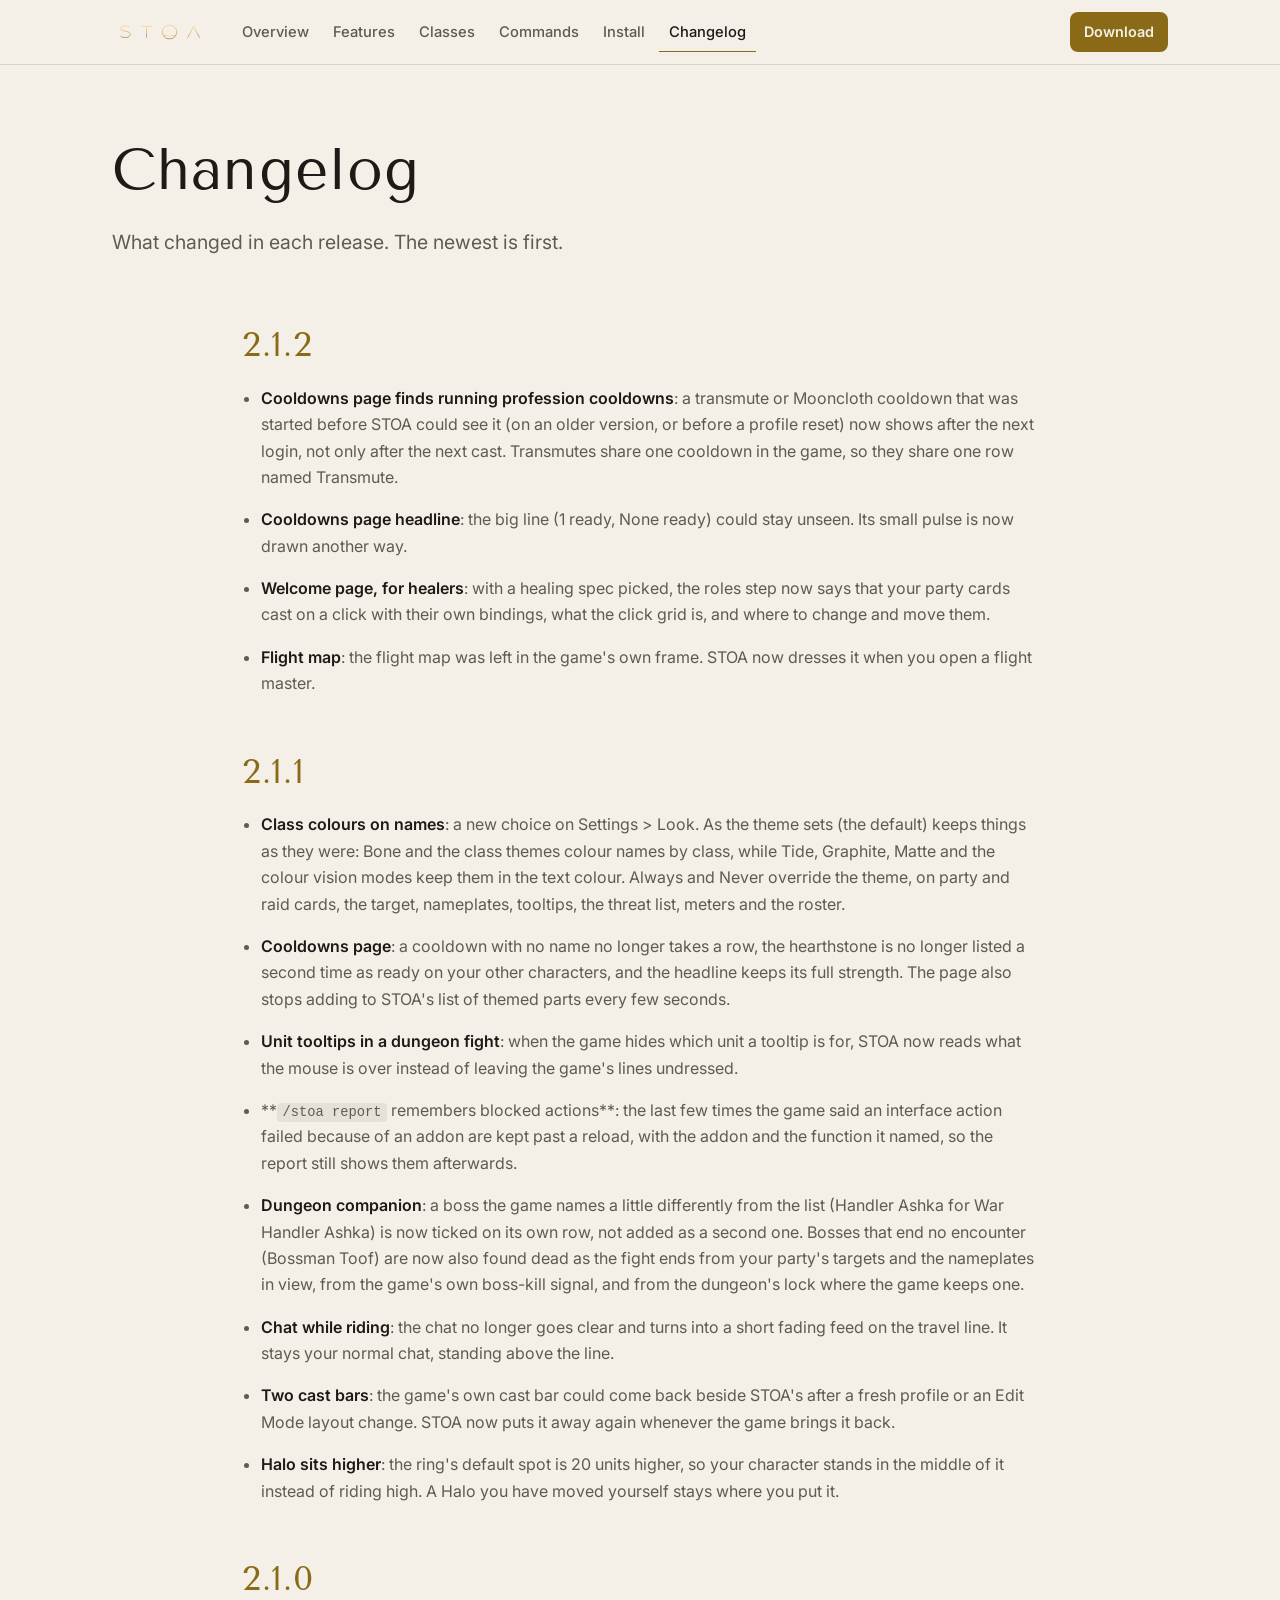
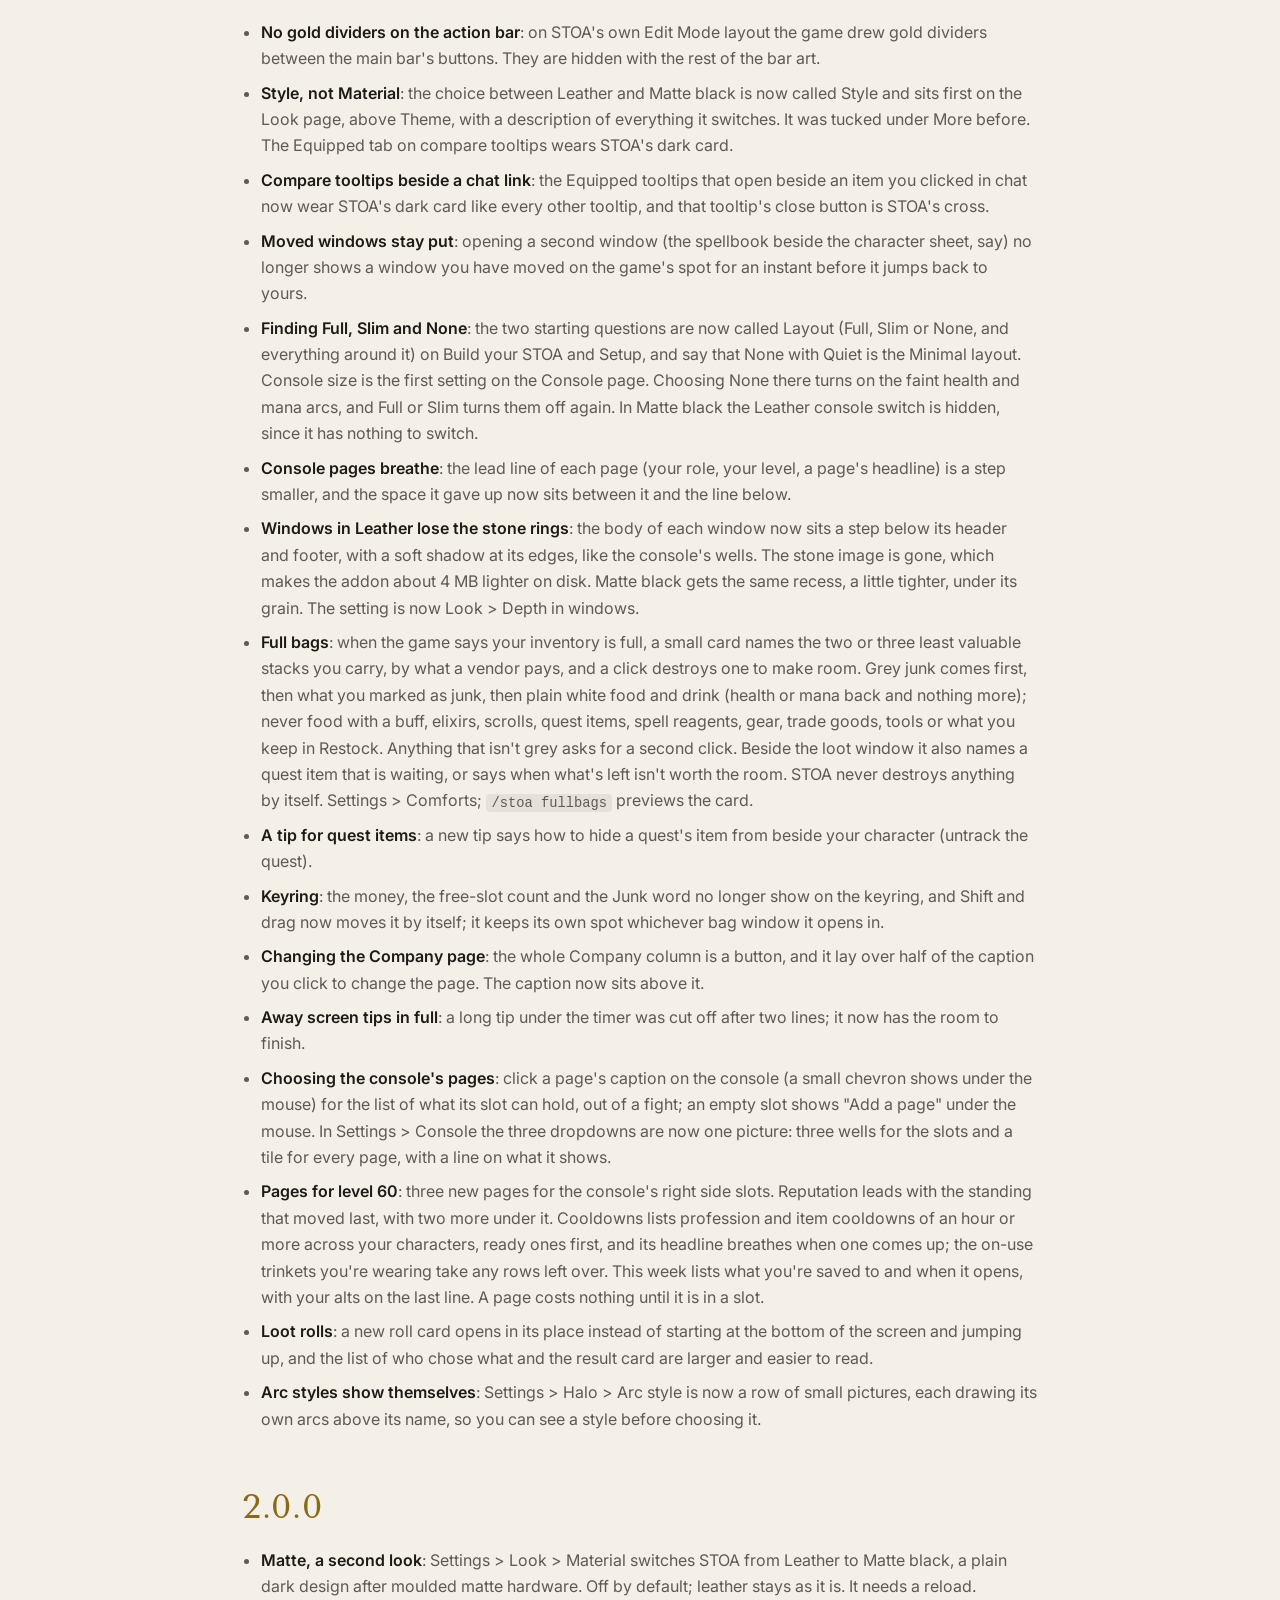
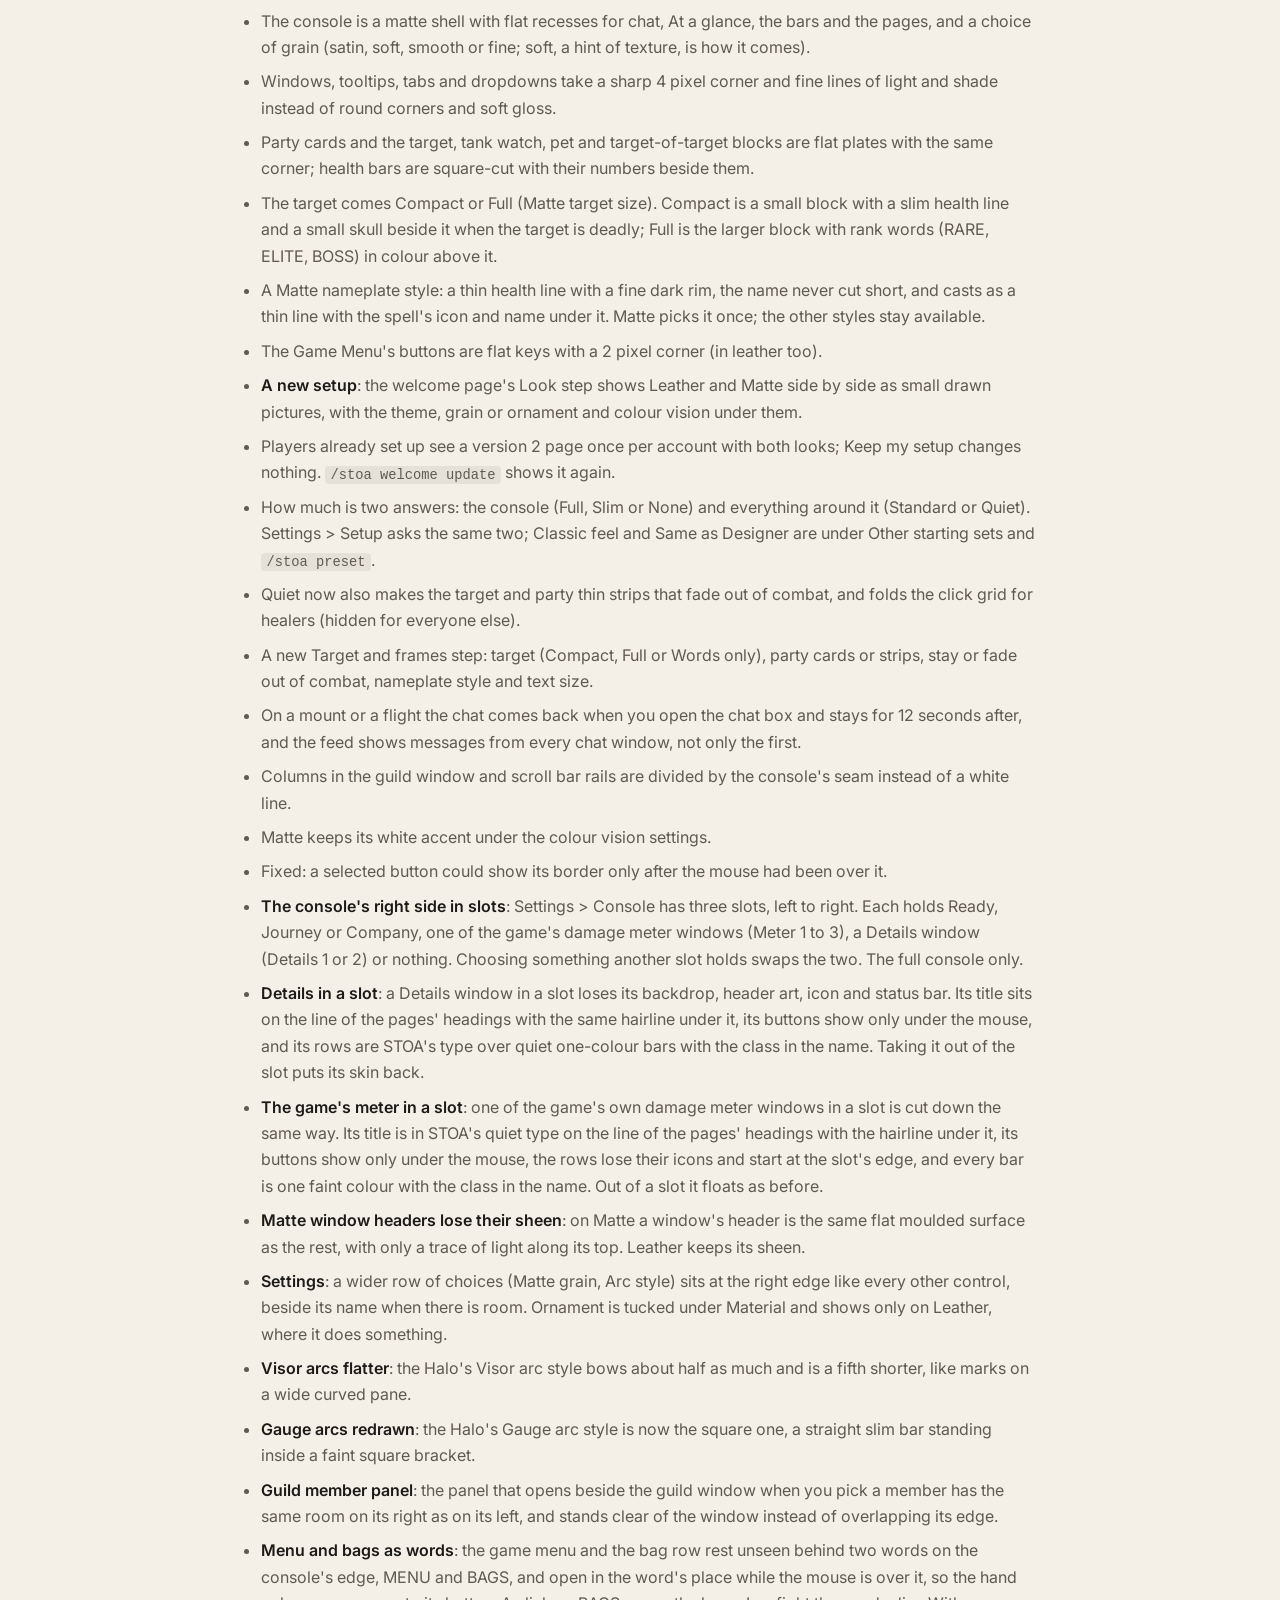
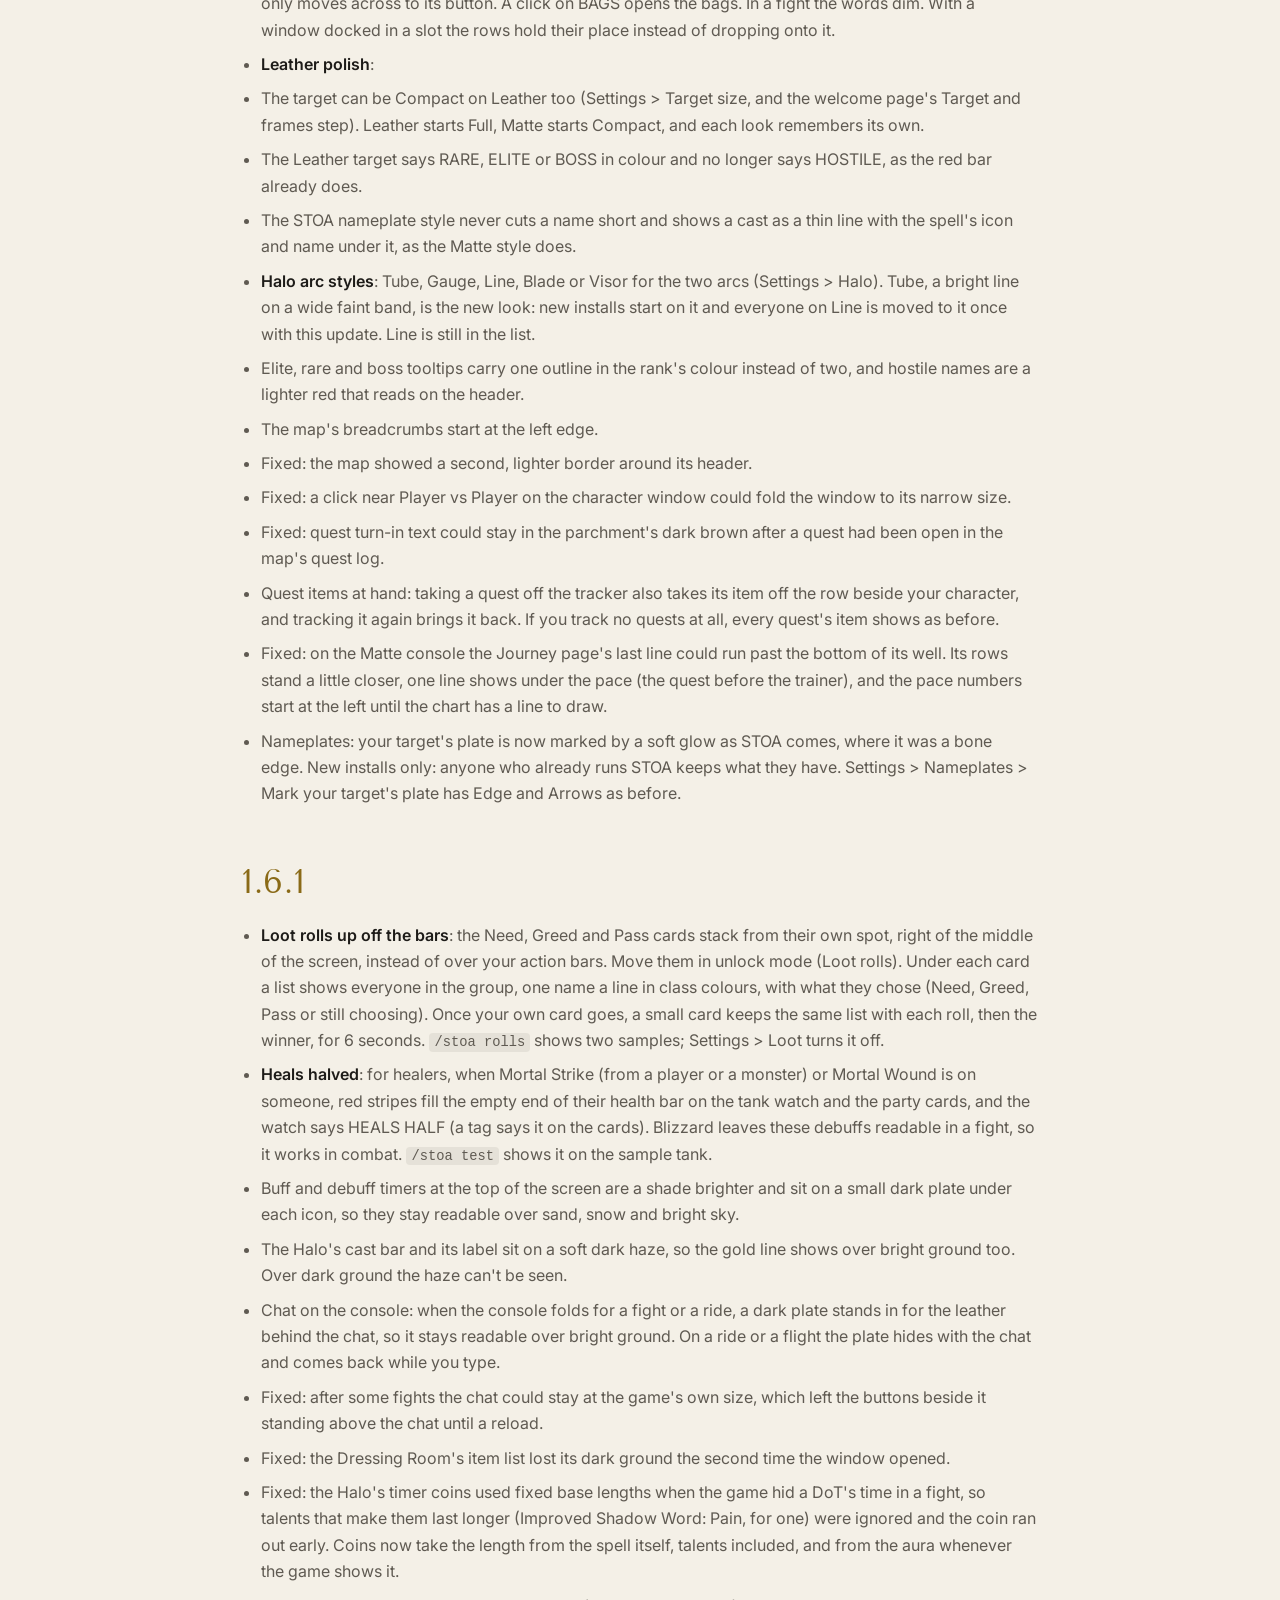
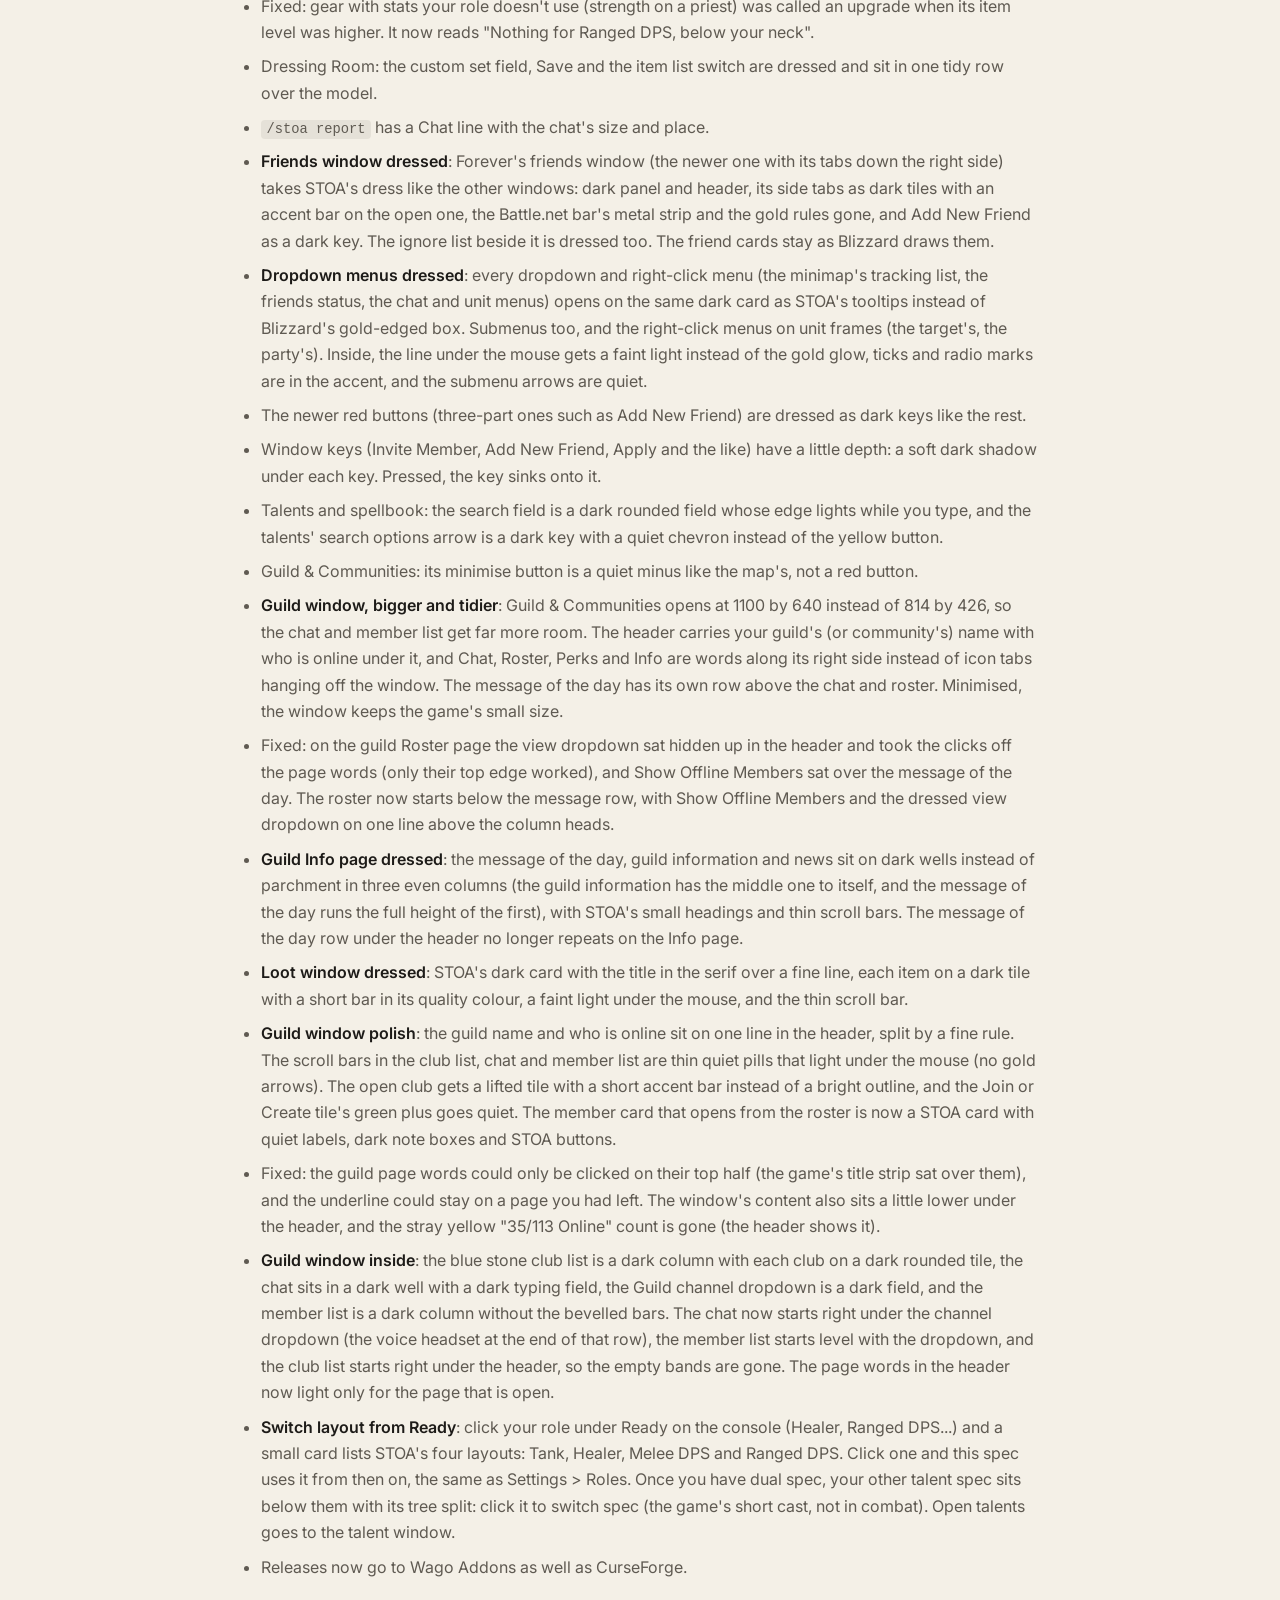
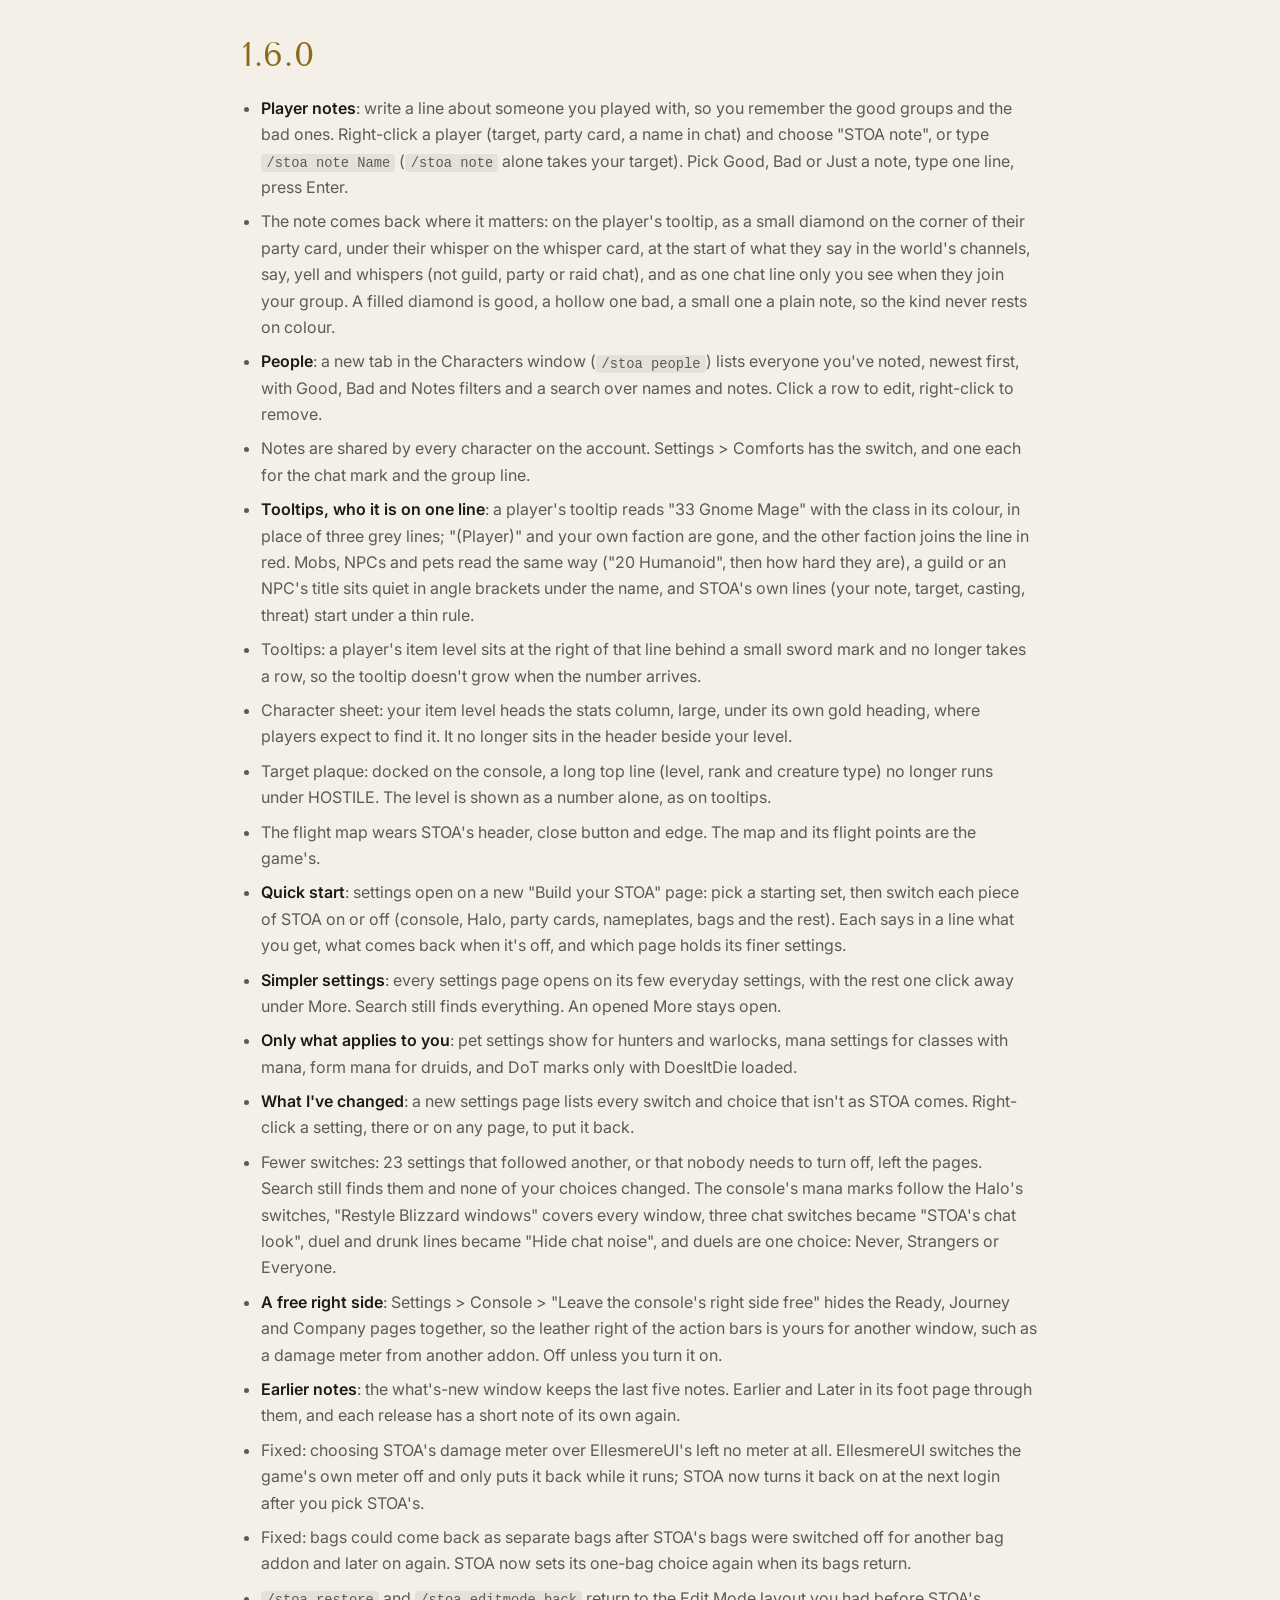
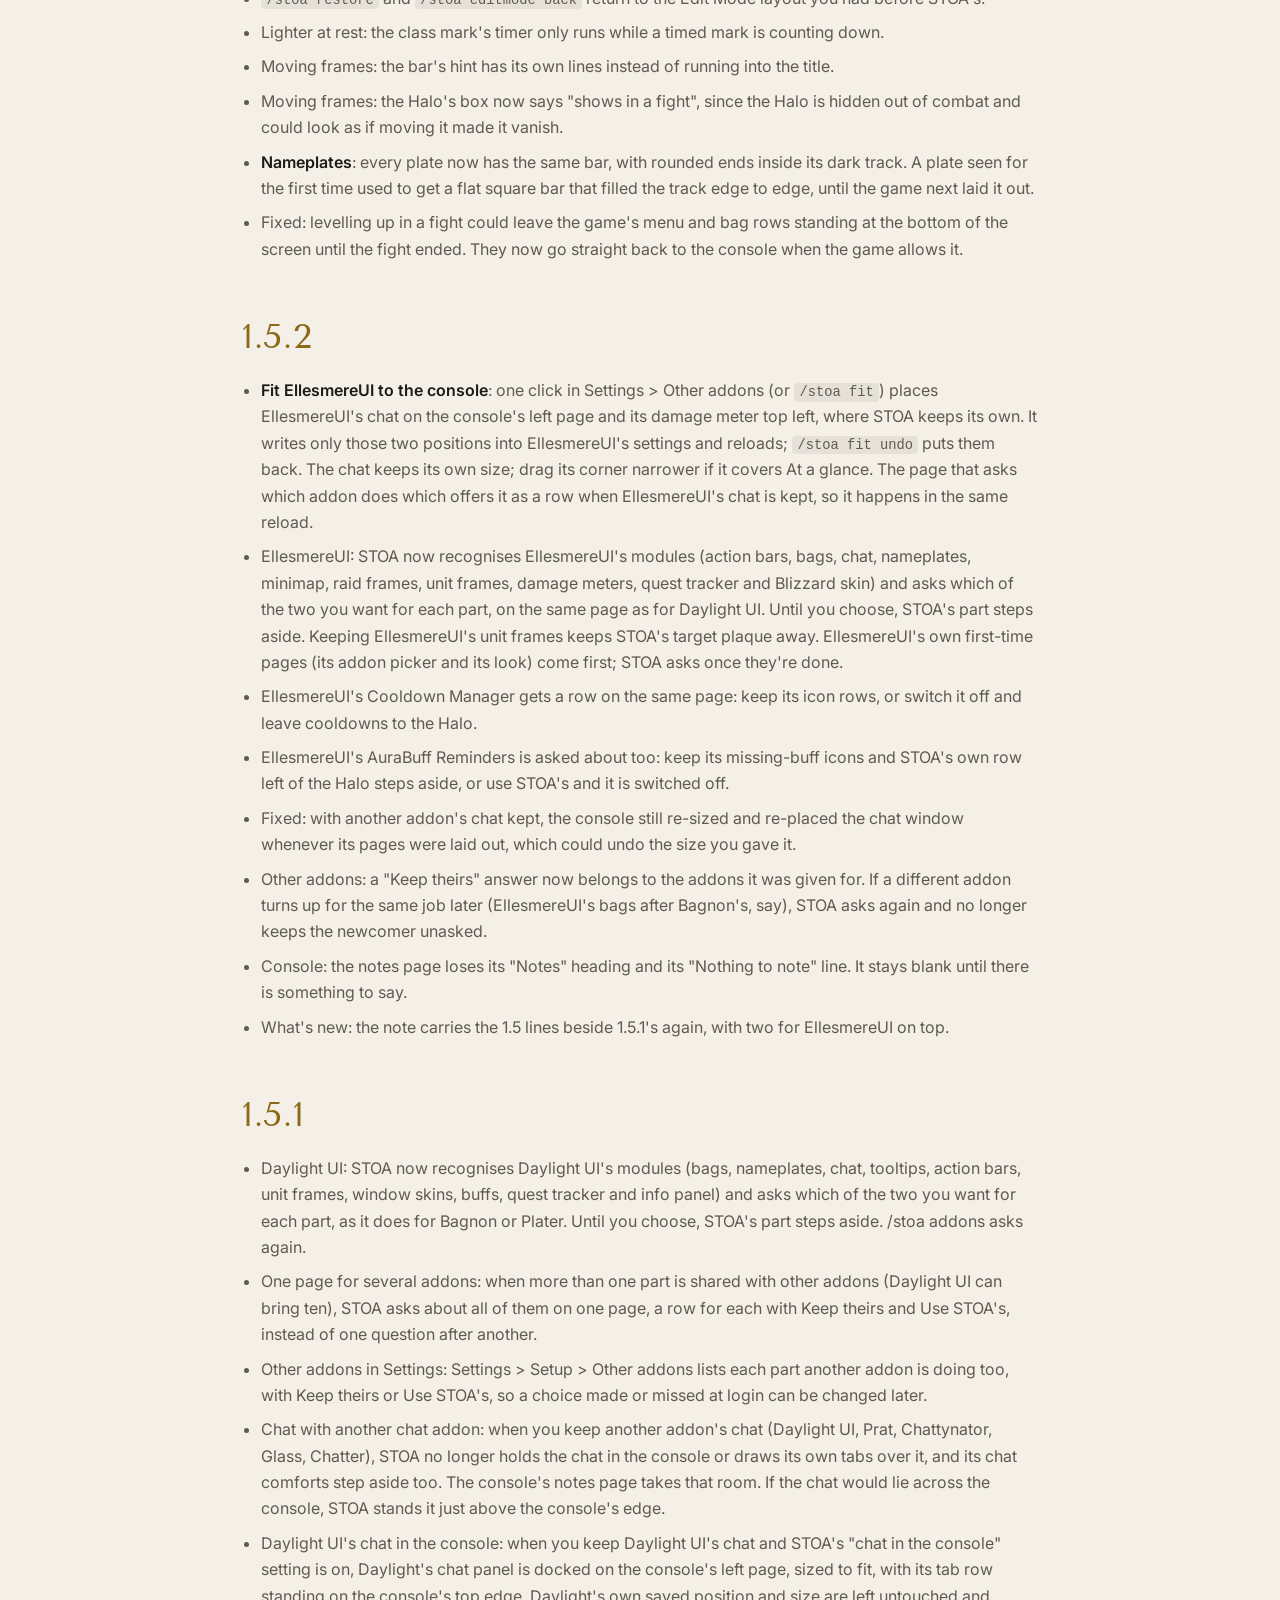
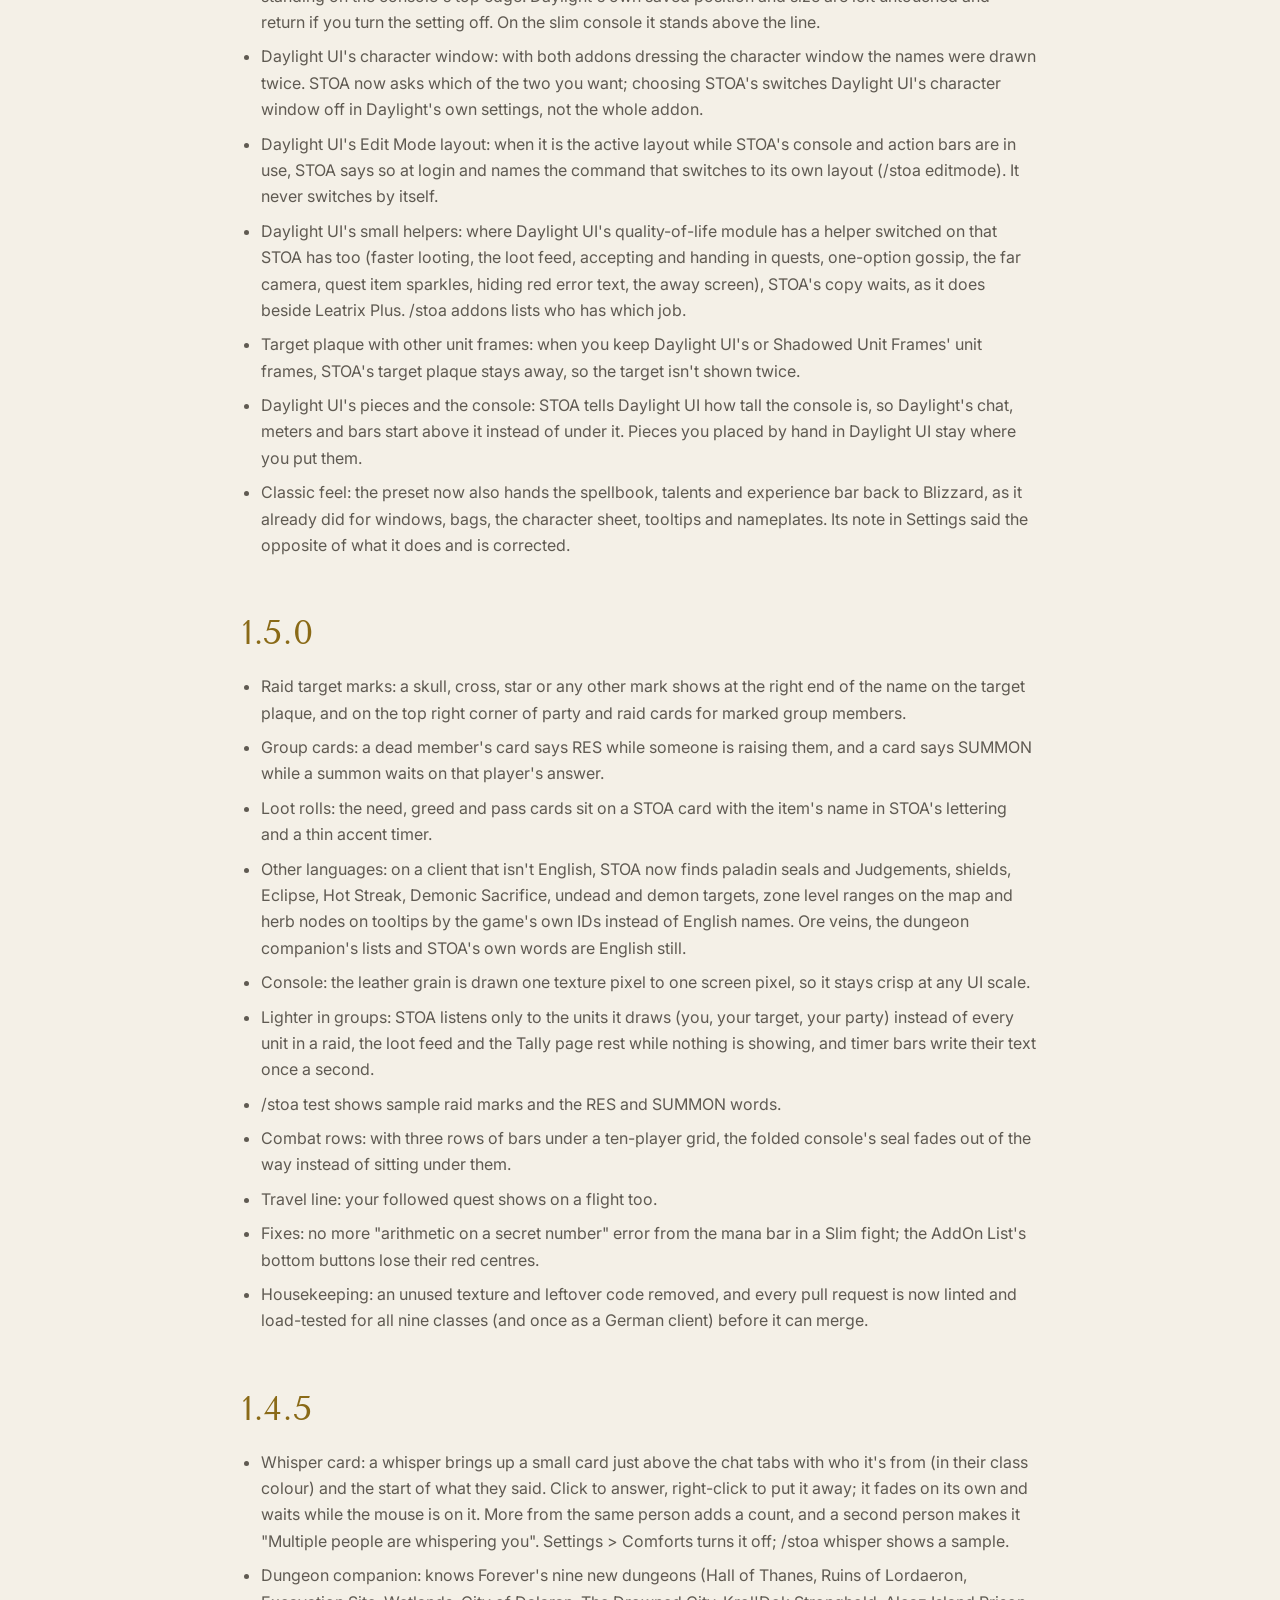
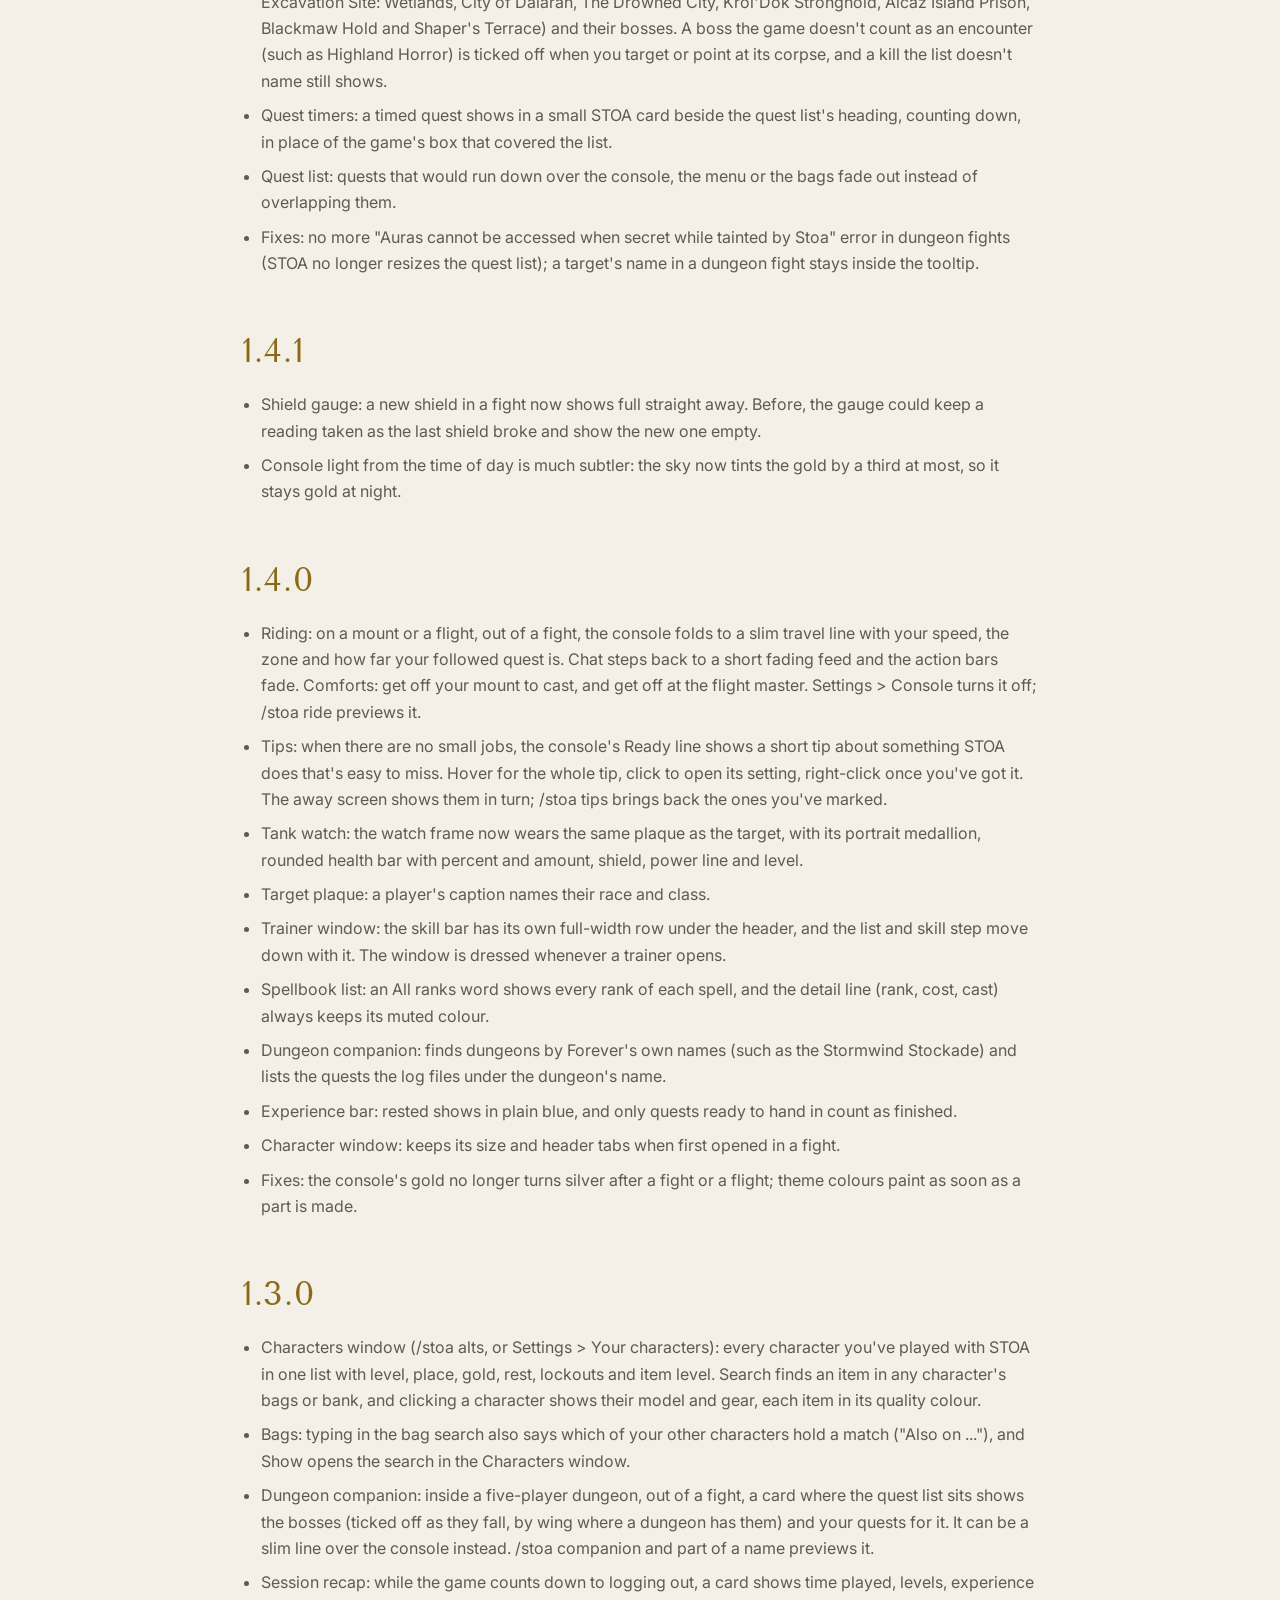
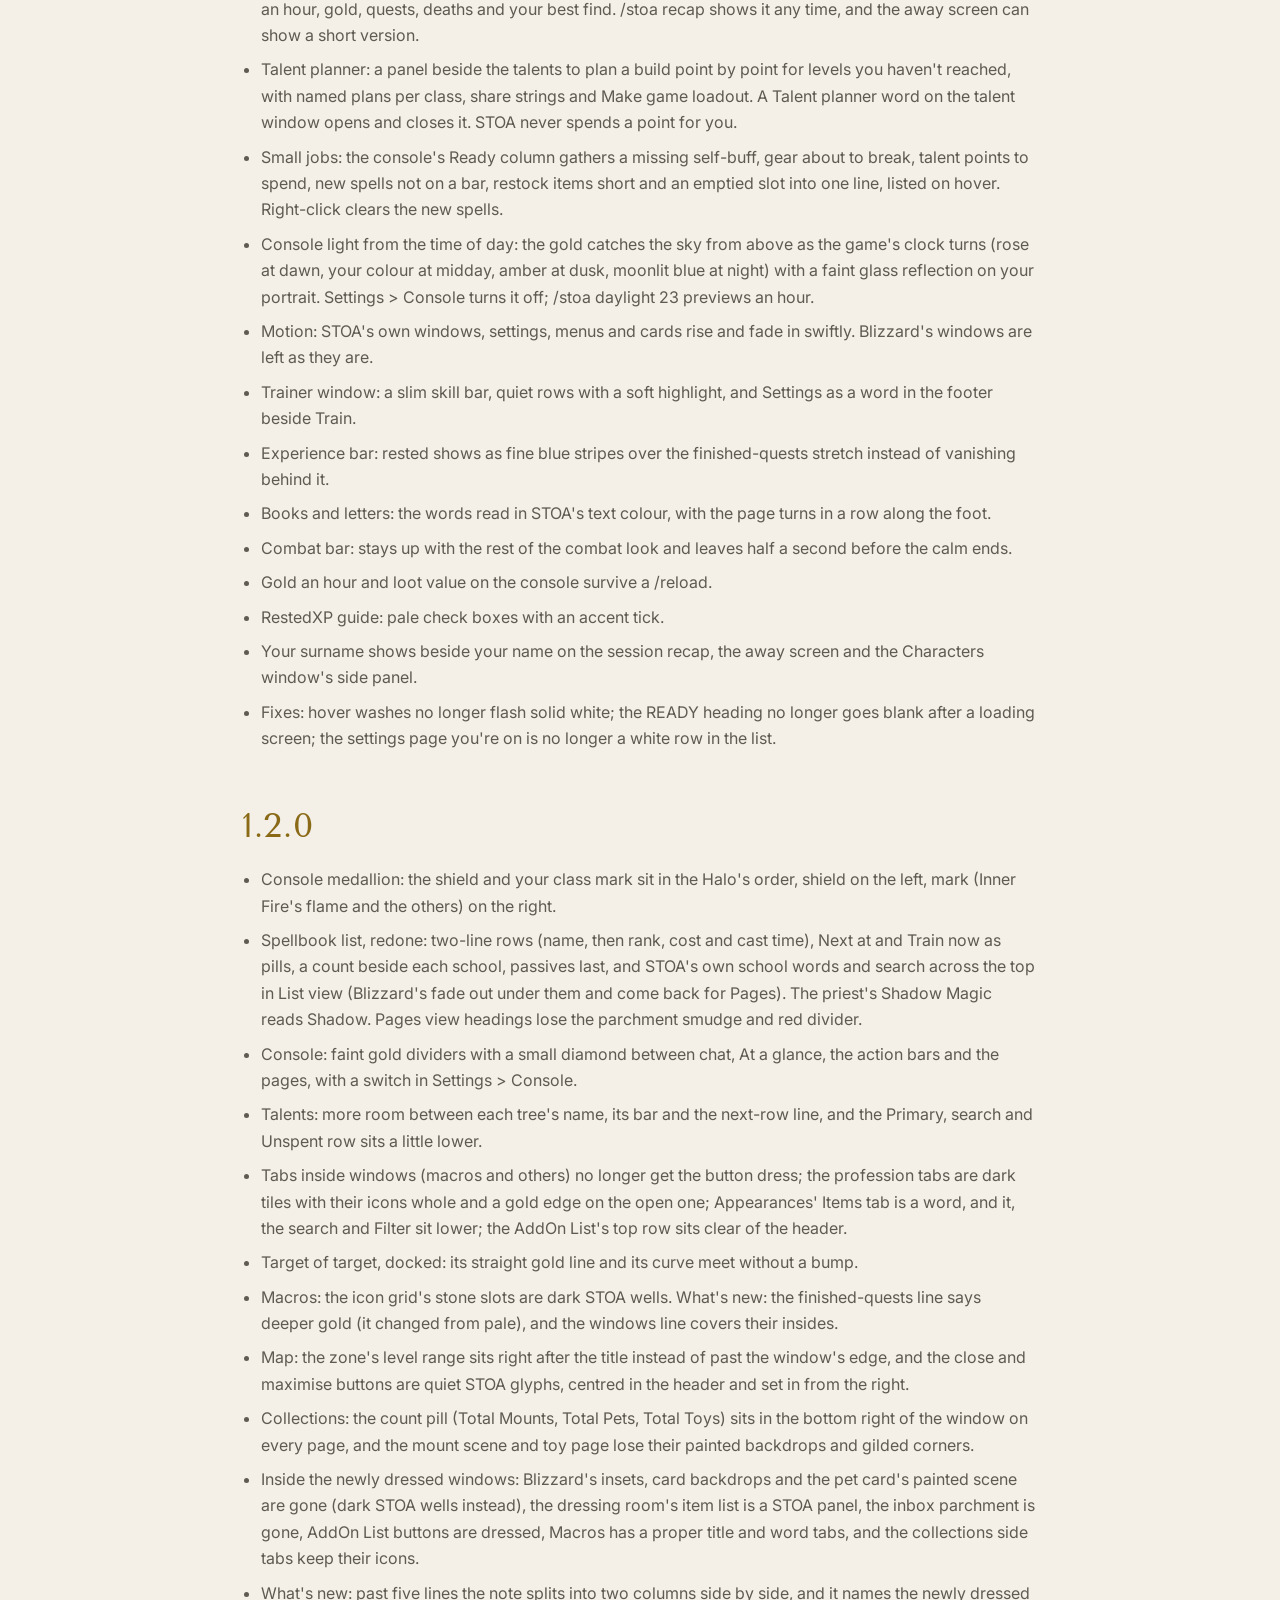
==== commit 31fde653: "Flight map dressed when a flight master opens" ====
--- a/docs/changelog.html
+++ b/docs/changelog.html
@@ -32,7 +32,8 @@
 </section>
 <div class="bar prose"><section class="block release" id="v2-1-2"><h2>2.1.2</h2><ul><li><strong>Cooldowns page finds running profession cooldowns</strong>: a transmute or Mooncloth cooldown that was started before STOA could see it (on an older version, or before a profile reset) now shows after the next login, not only after the next cast. Transmutes share one cooldown in the game, so they share one row named Transmute.</li></ul>
 <ul><li><strong>Cooldowns page headline</strong>: the big line (1 ready, None ready) could stay unseen. Its small pulse is now drawn another way.</li></ul>
-<ul><li><strong>Welcome page, for healers</strong>: with a healing spec picked, the roles step now says that your party cards cast on a click with their own bindings, what the click grid is, and where to change and move them.</li></ul></section><section class="block release" id="v2-1-1"><h2>2.1.1</h2><ul><li><strong>Class colours on names</strong>: a new choice on Settings &gt; Look. As the theme sets (the default) keeps things as they were: Bone and the class themes colour names by class, while Tide, Graphite, Matte and the colour vision modes keep them in the text colour. Always and Never override the theme, on party and raid cards, the target, nameplates, tooltips, the threat list, meters and the roster.</li></ul>
+<ul><li><strong>Welcome page, for healers</strong>: with a healing spec picked, the roles step now says that your party cards cast on a click with their own bindings, what the click grid is, and where to change and move them.</li></ul>
+<ul><li><strong>Flight map</strong>: the flight map was left in the game's own frame. STOA now dresses it when you open a flight master.</li></ul></section><section class="block release" id="v2-1-1"><h2>2.1.1</h2><ul><li><strong>Class colours on names</strong>: a new choice on Settings &gt; Look. As the theme sets (the default) keeps things as they were: Bone and the class themes colour names by class, while Tide, Graphite, Matte and the colour vision modes keep them in the text colour. Always and Never override the theme, on party and raid cards, the target, nameplates, tooltips, the threat list, meters and the roster.</li></ul>
 <ul><li><strong>Cooldowns page</strong>: a cooldown with no name no longer takes a row, the hearthstone is no longer listed a second time as ready on your other characters, and the headline keeps its full strength. The page also stops adding to STOA's list of themed parts every few seconds.</li></ul>
 <ul><li><strong>Unit tooltips in a dungeon fight</strong>: when the game hides which unit a tooltip is for, STOA now reads what the mouse is over instead of leaving the game's lines undressed.</li></ul>
 <ul><li>**<code>/stoa report</code> remembers blocked actions**: the last few times the game said an interface action failed because of an addon are kept past a reload, with the addon and the function it named, so the report still shows them afterwards.</li></ul>
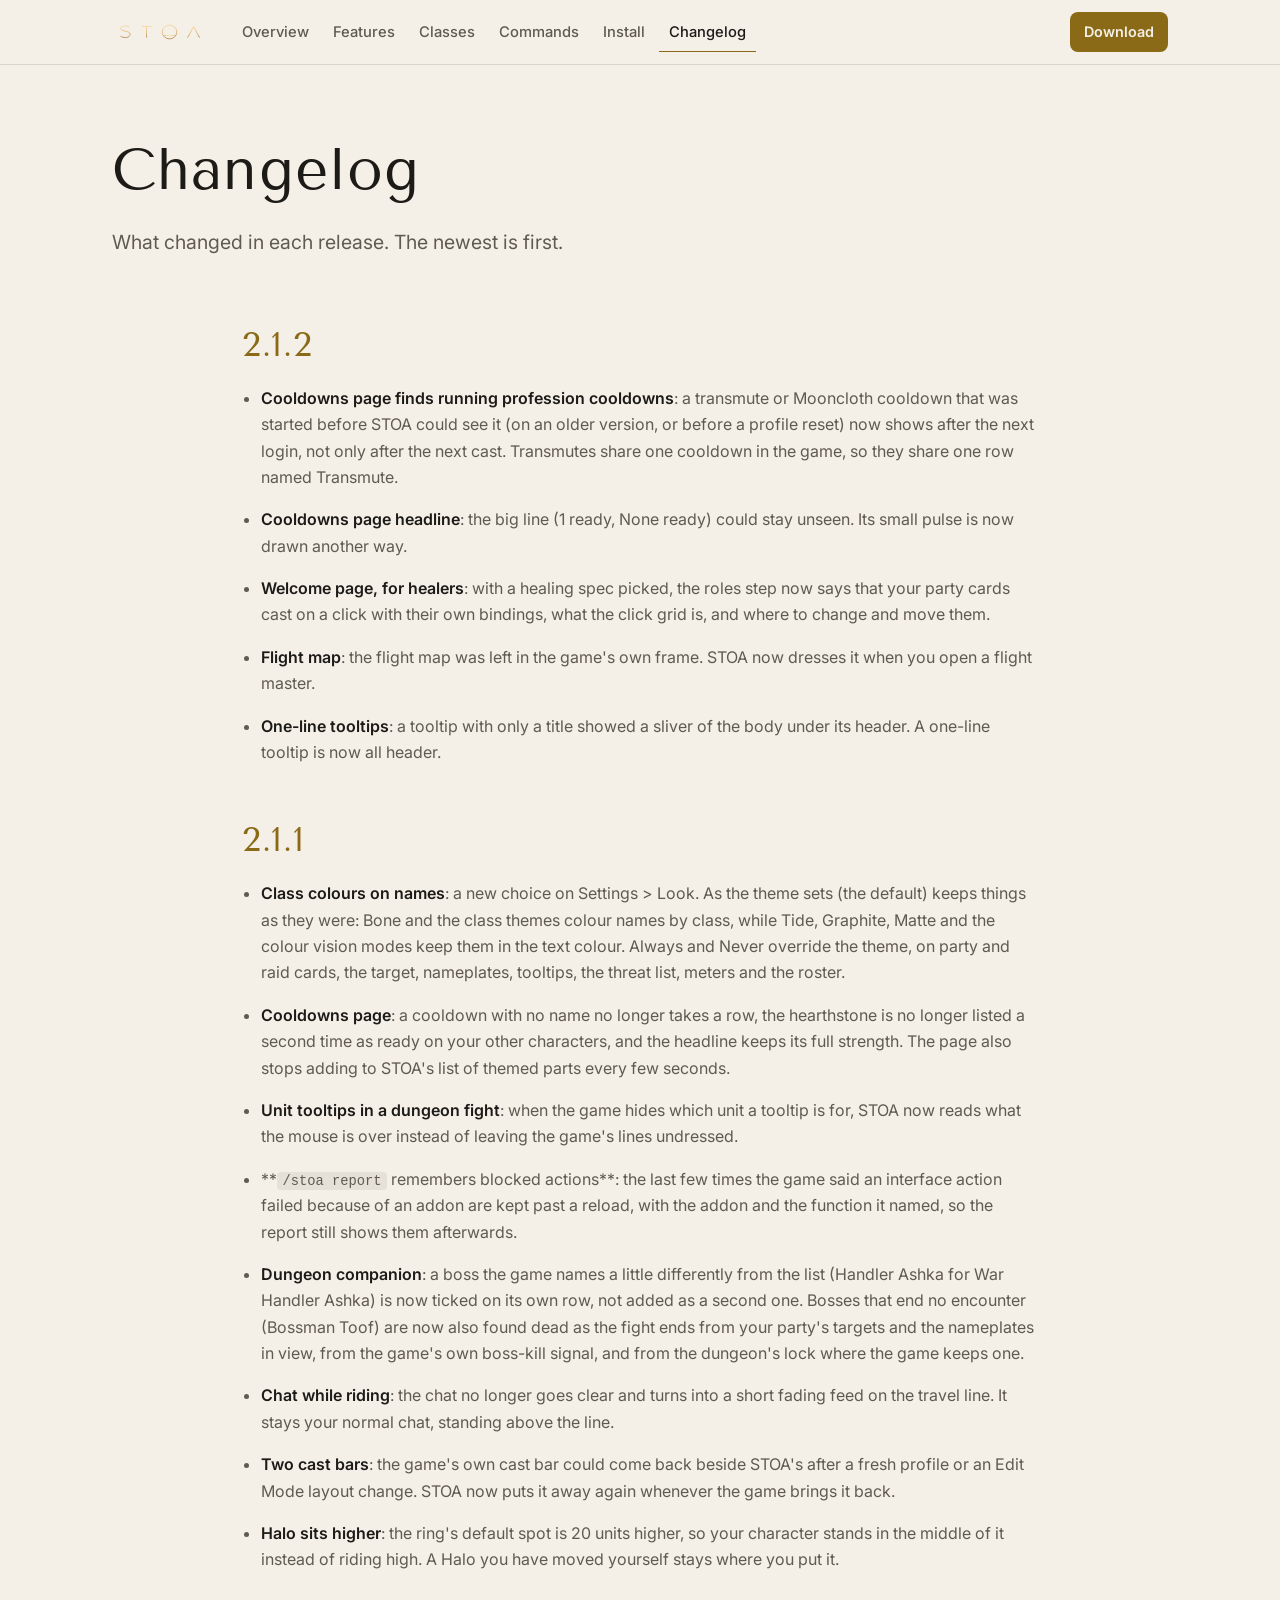
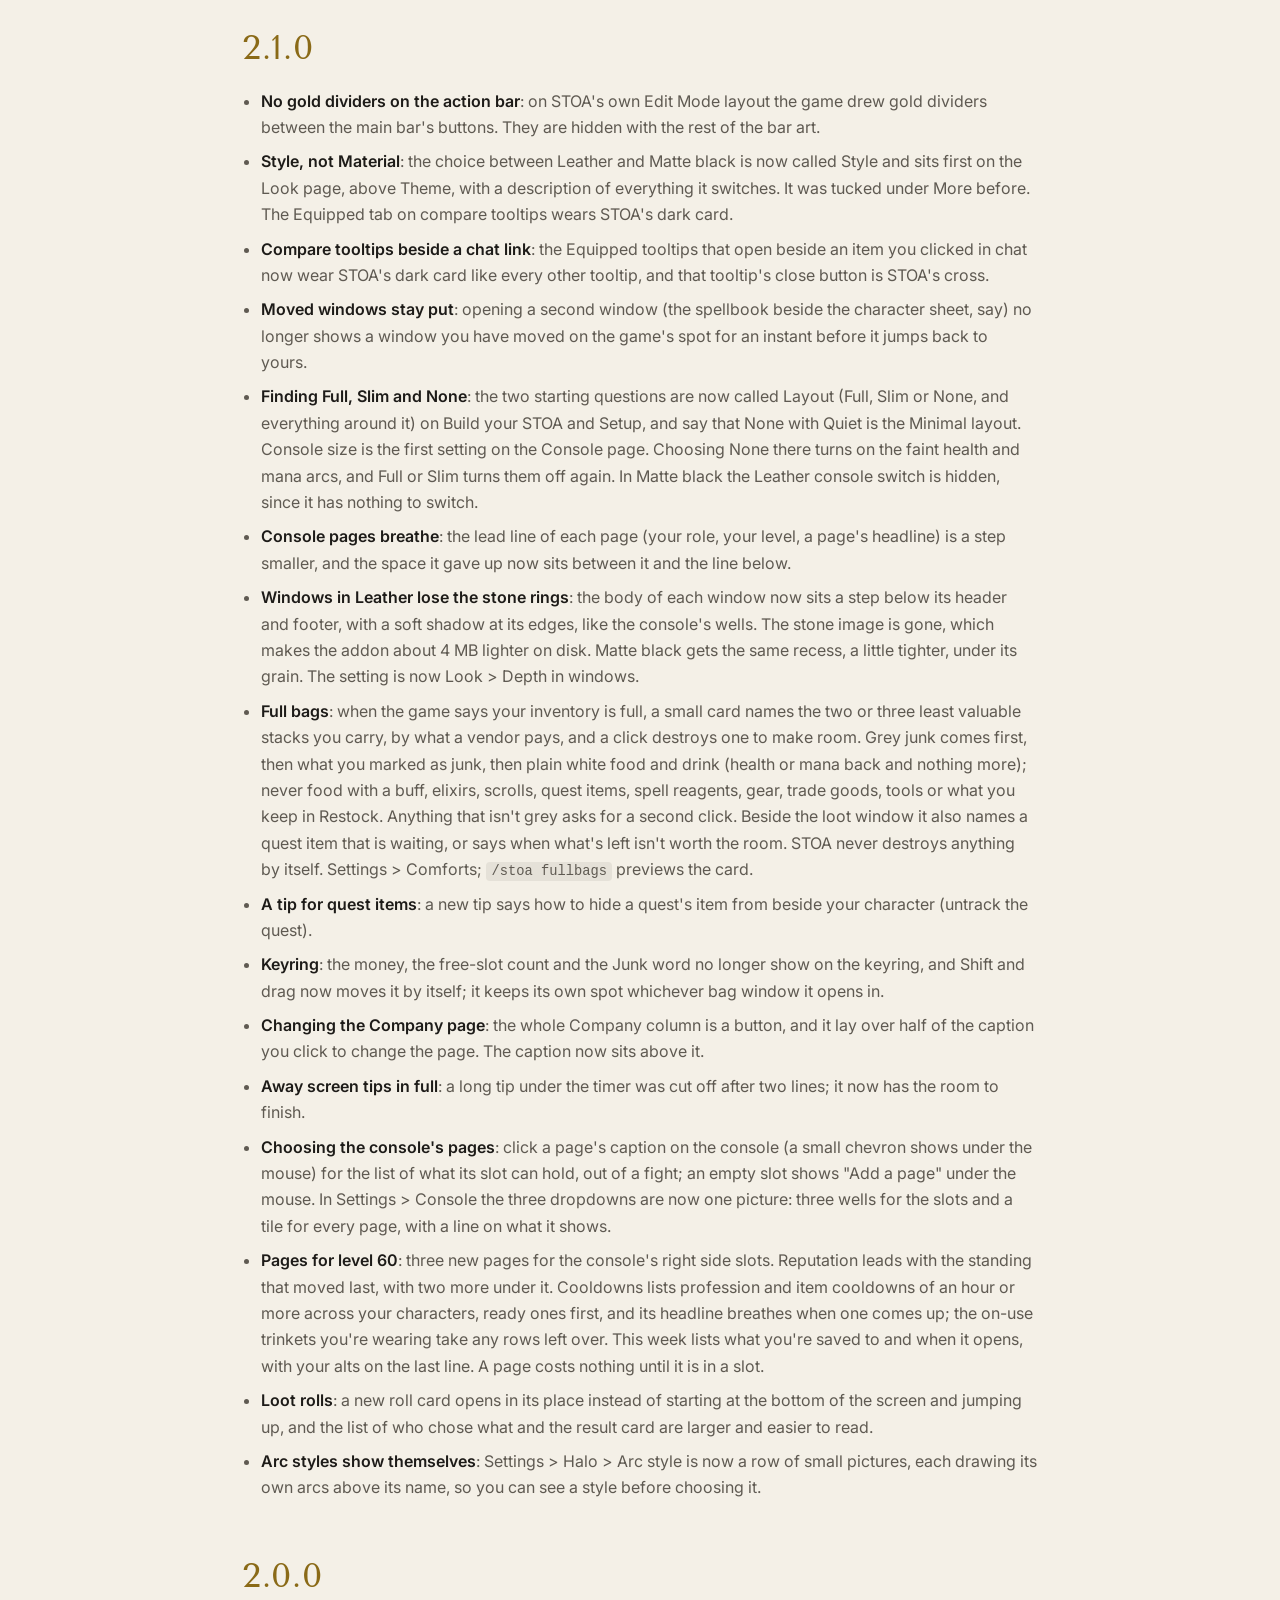
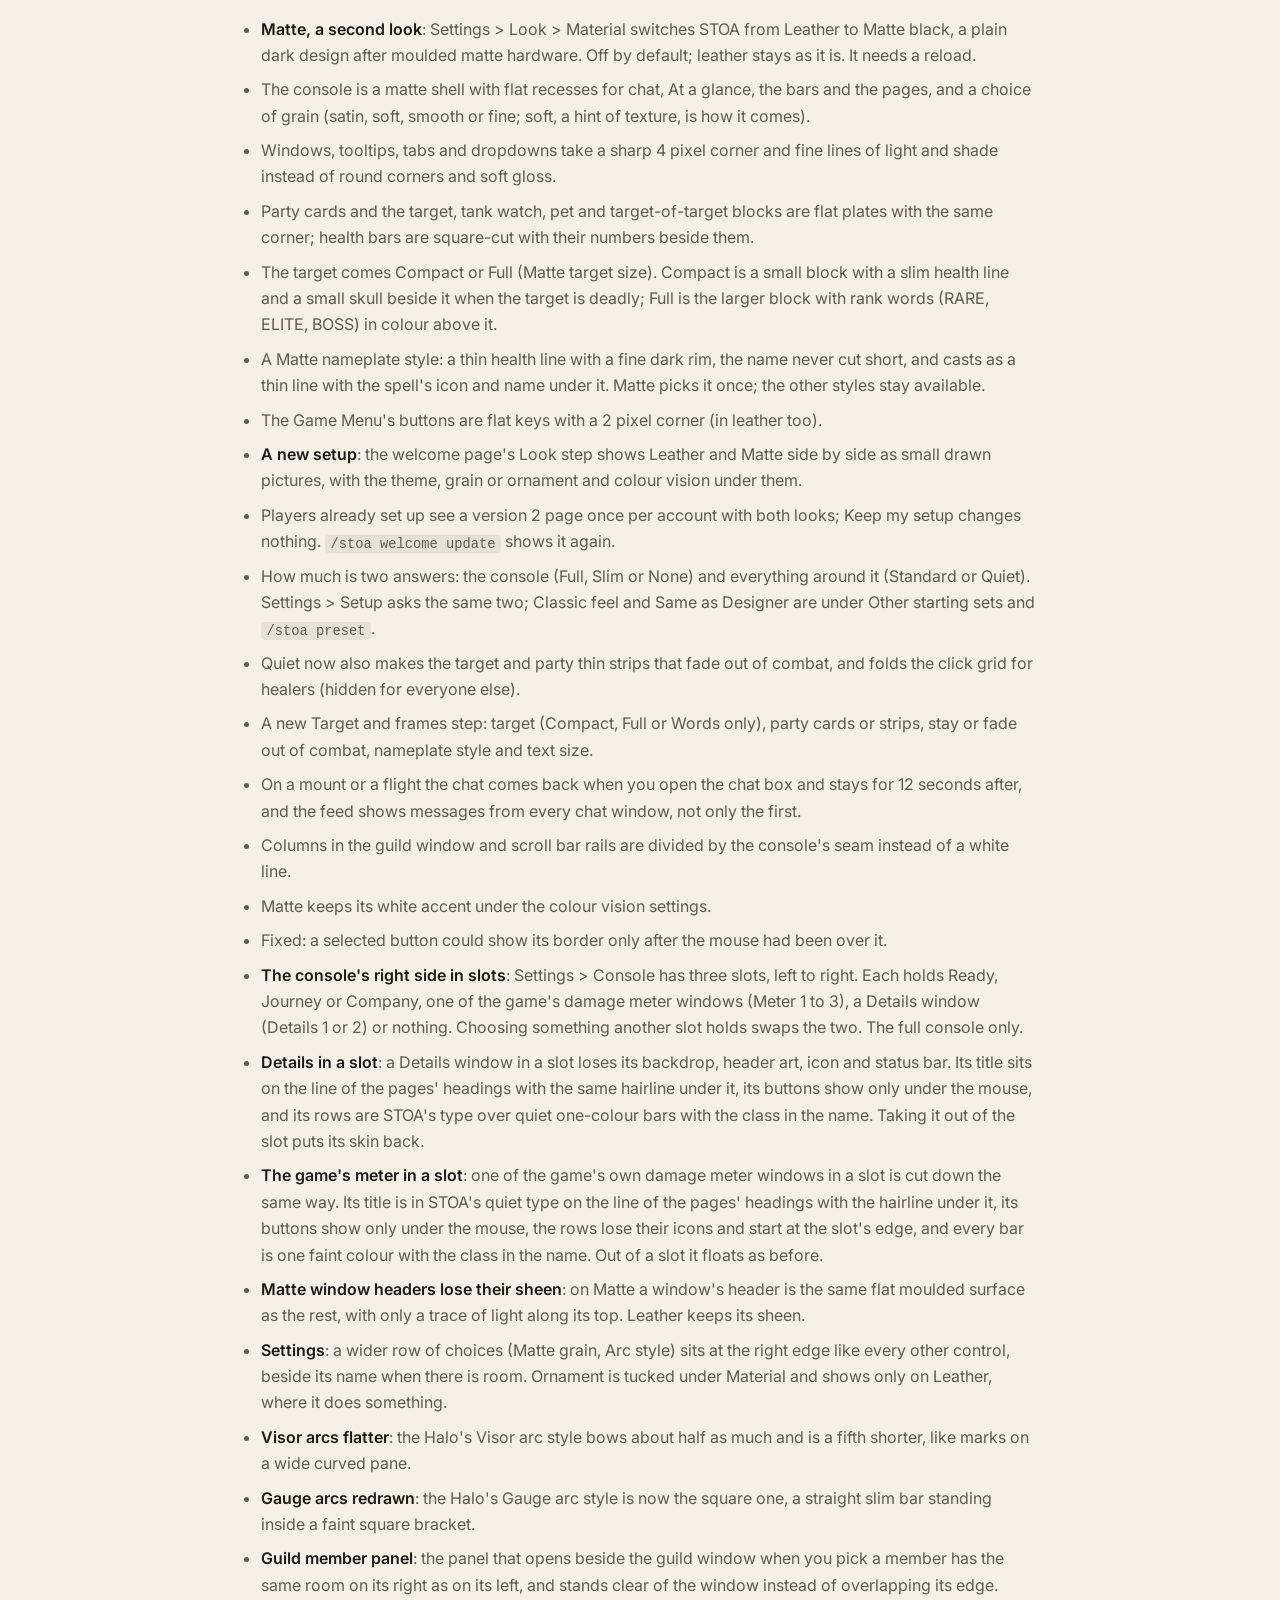
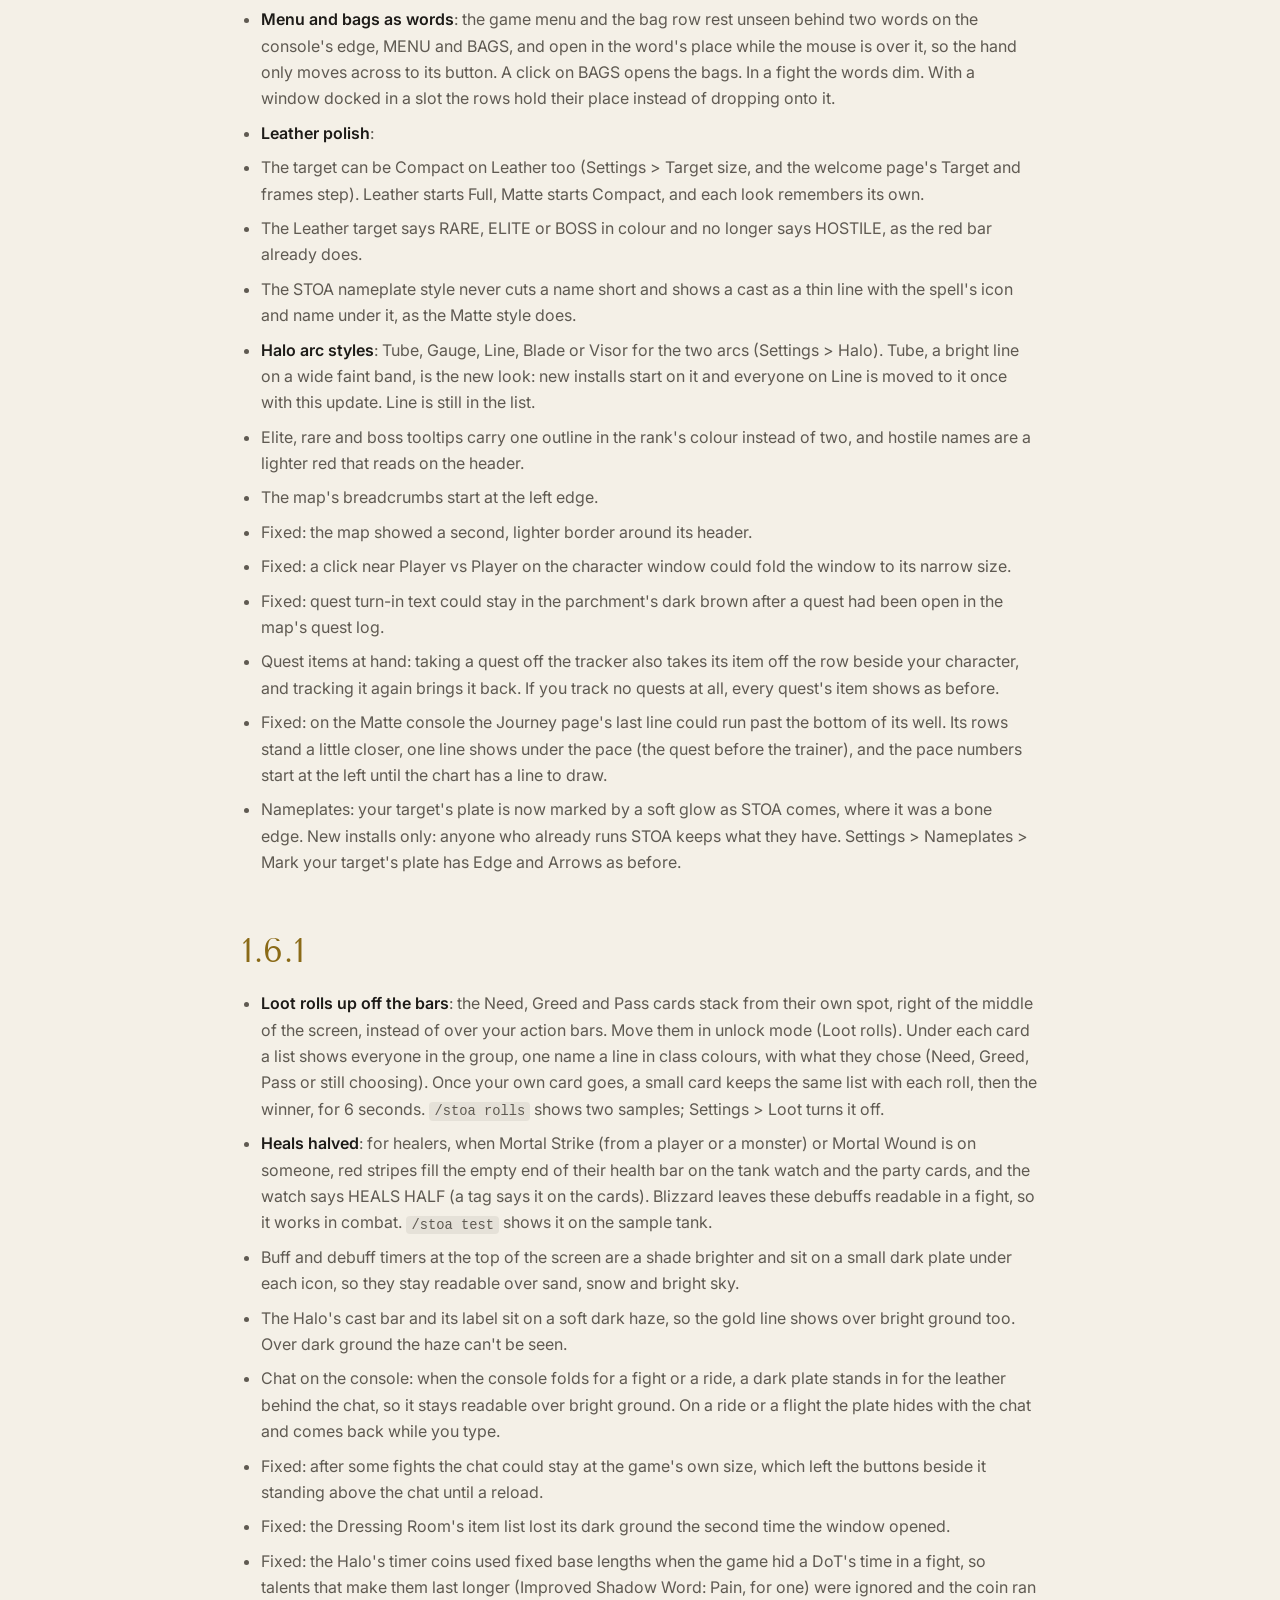
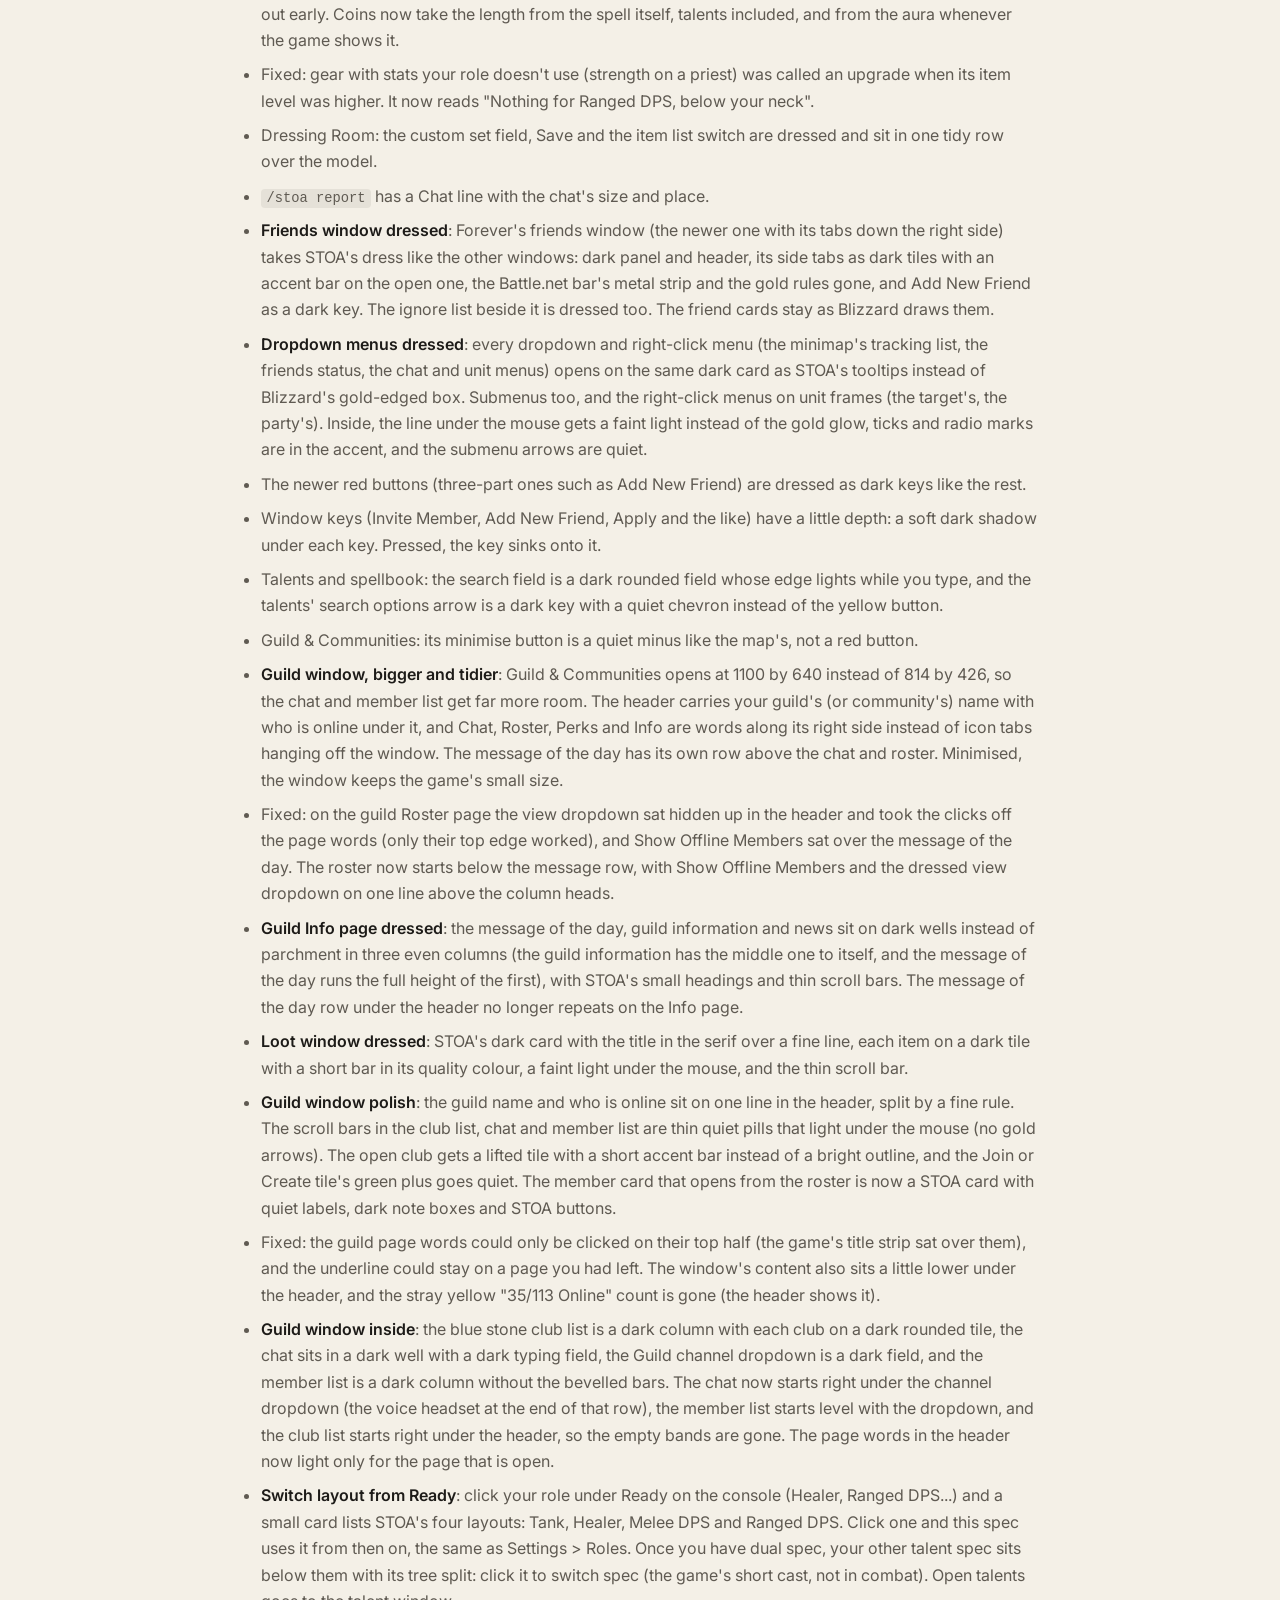
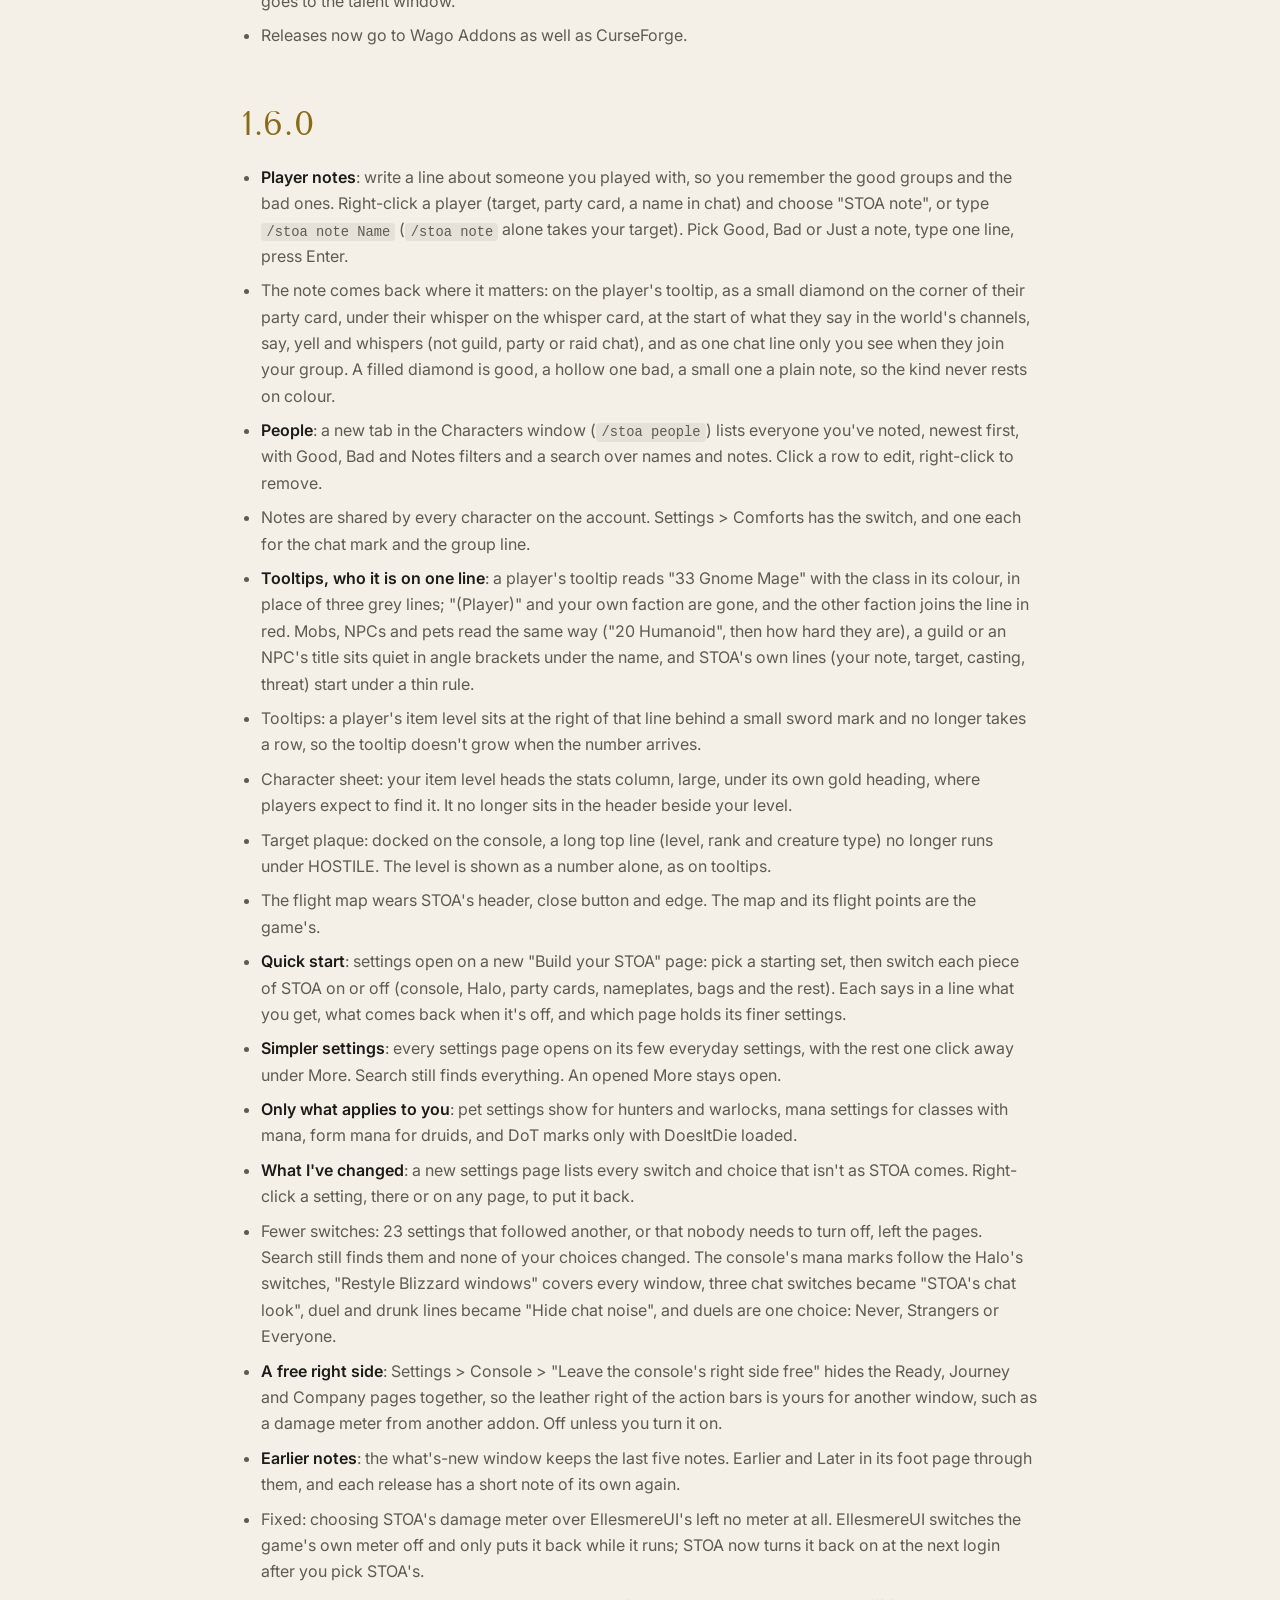
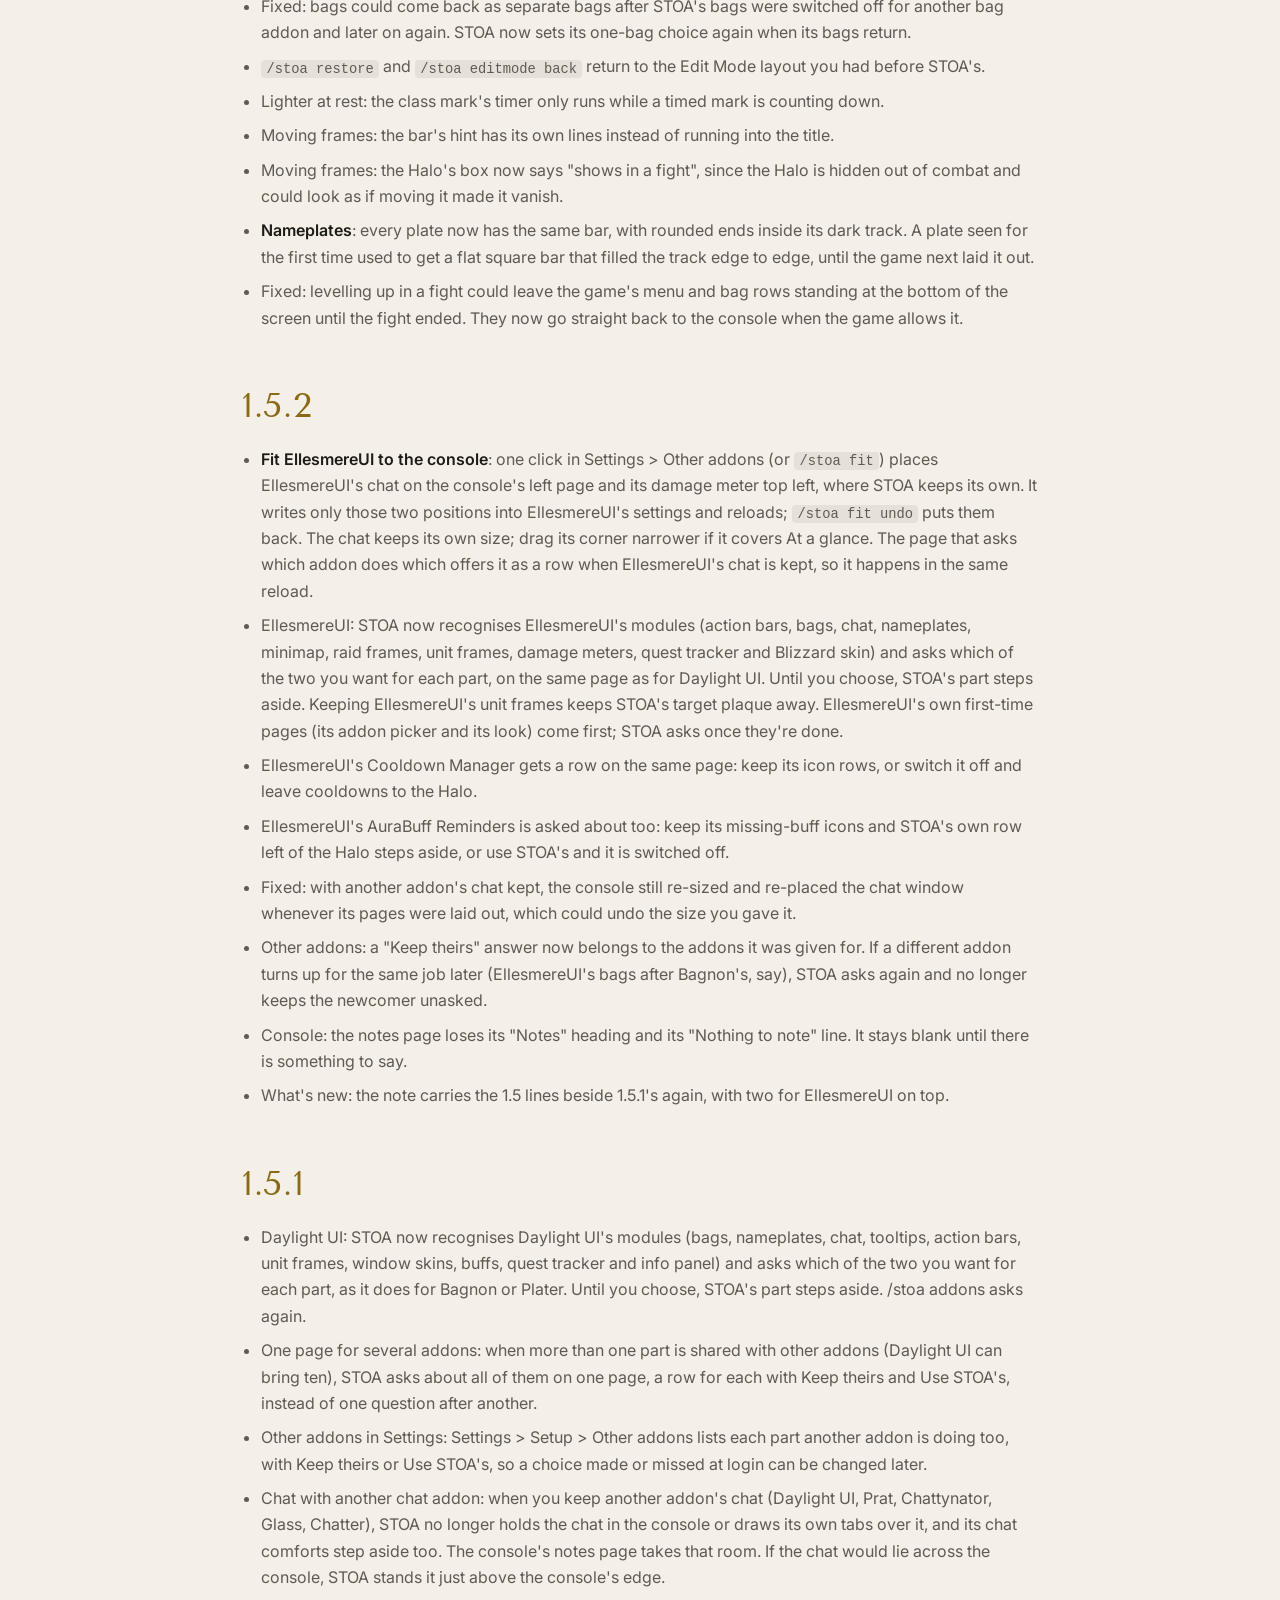
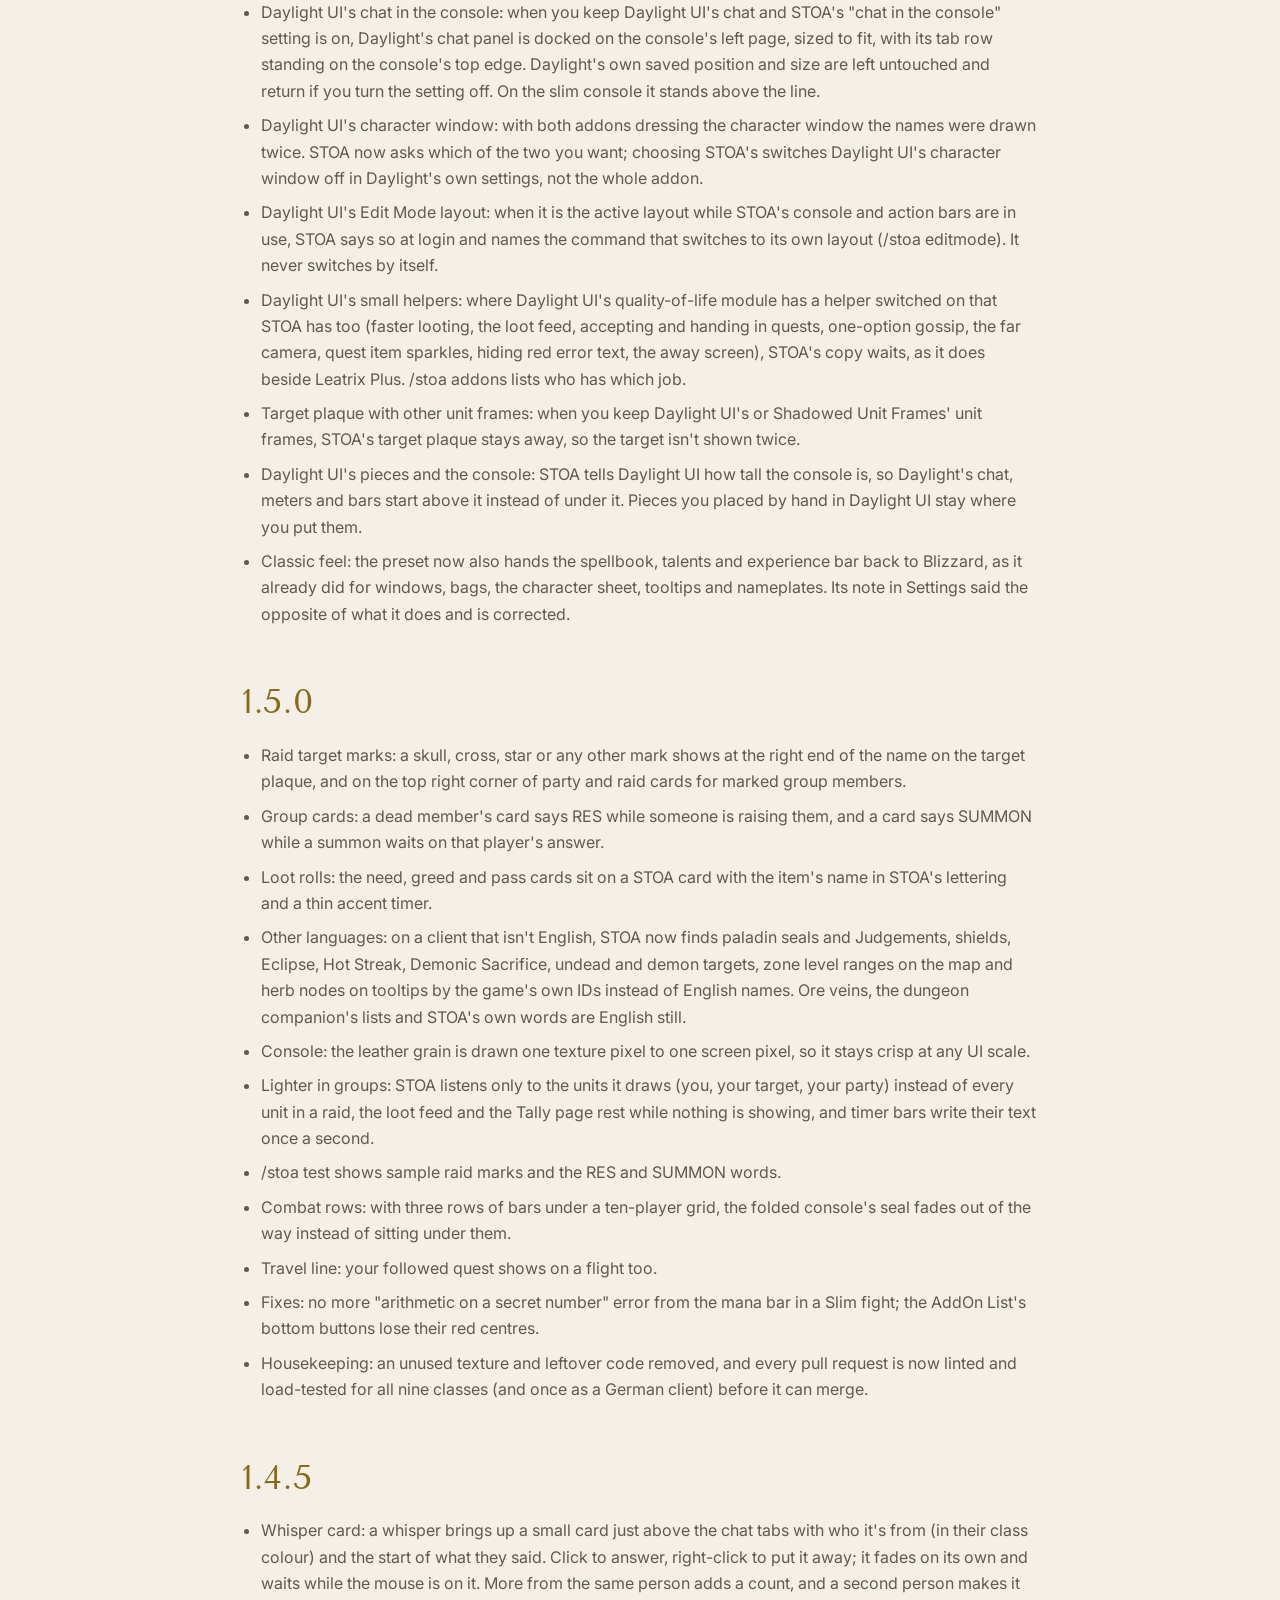
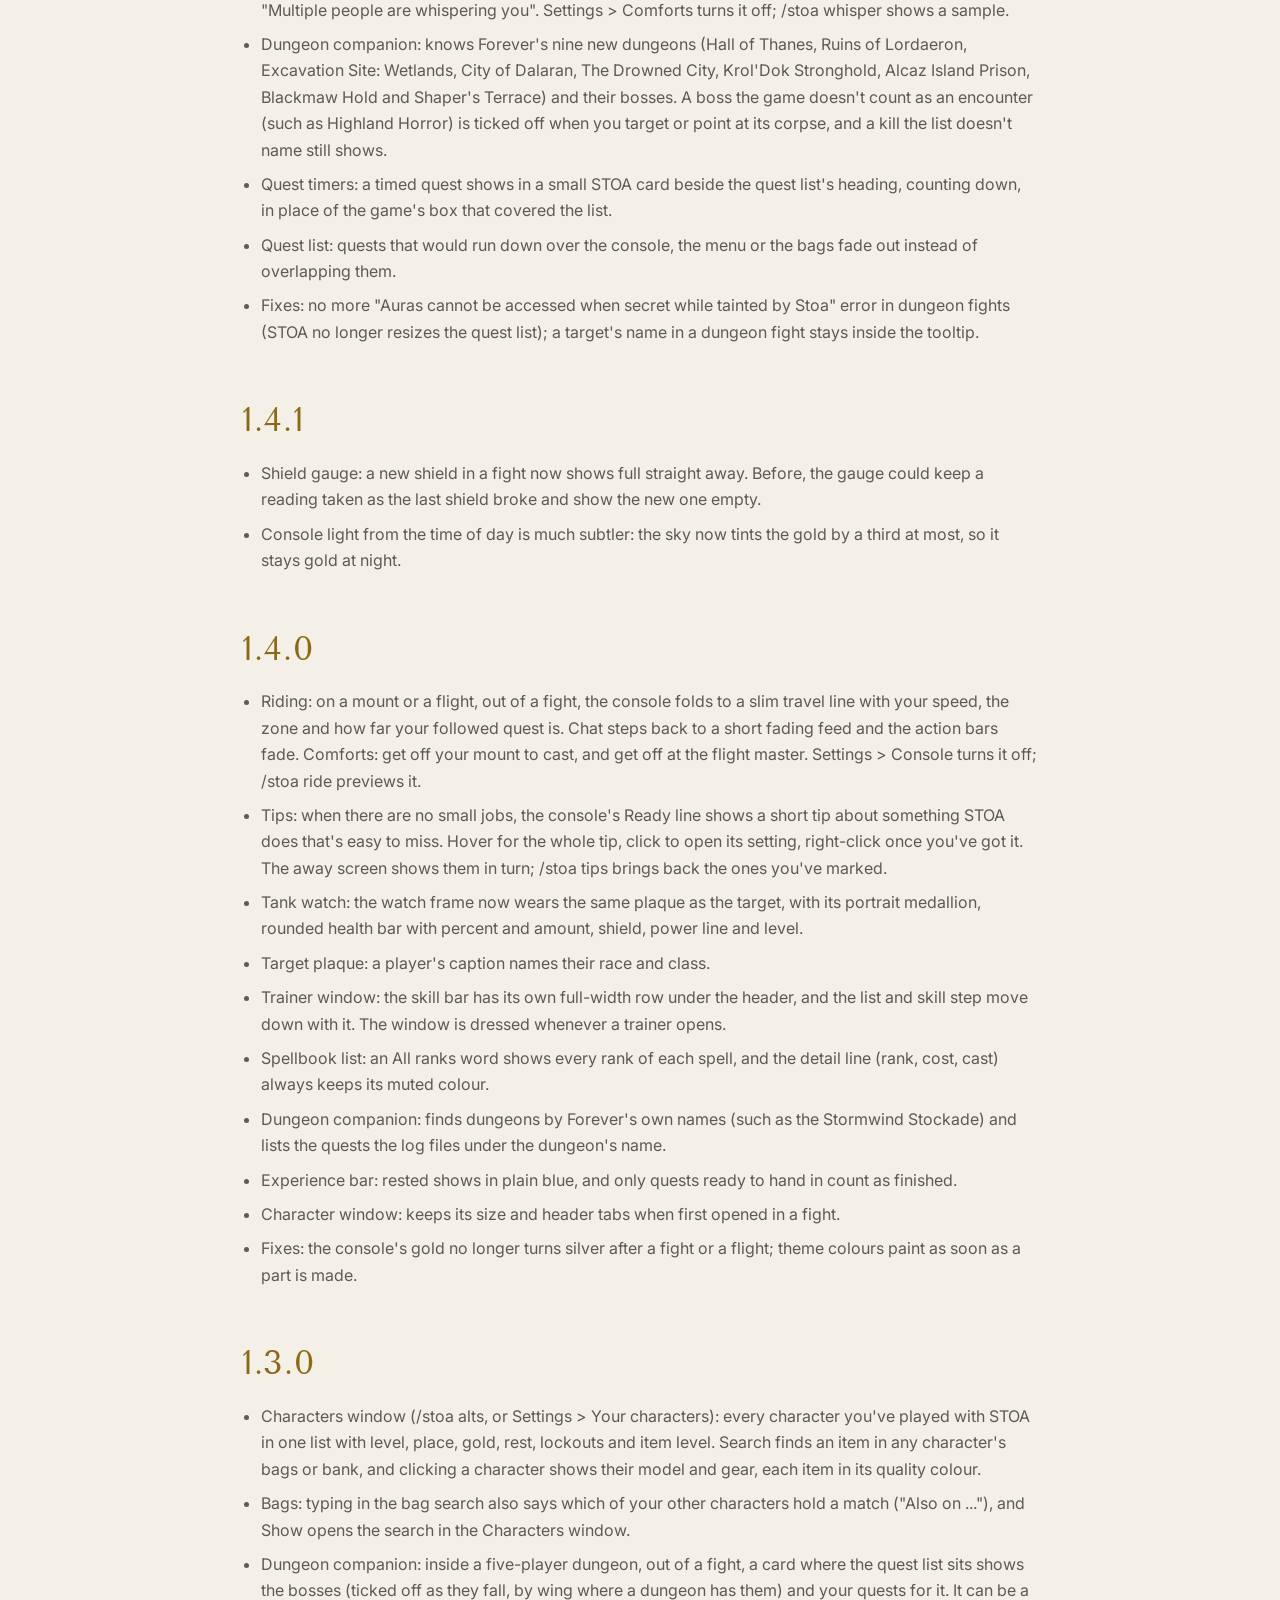
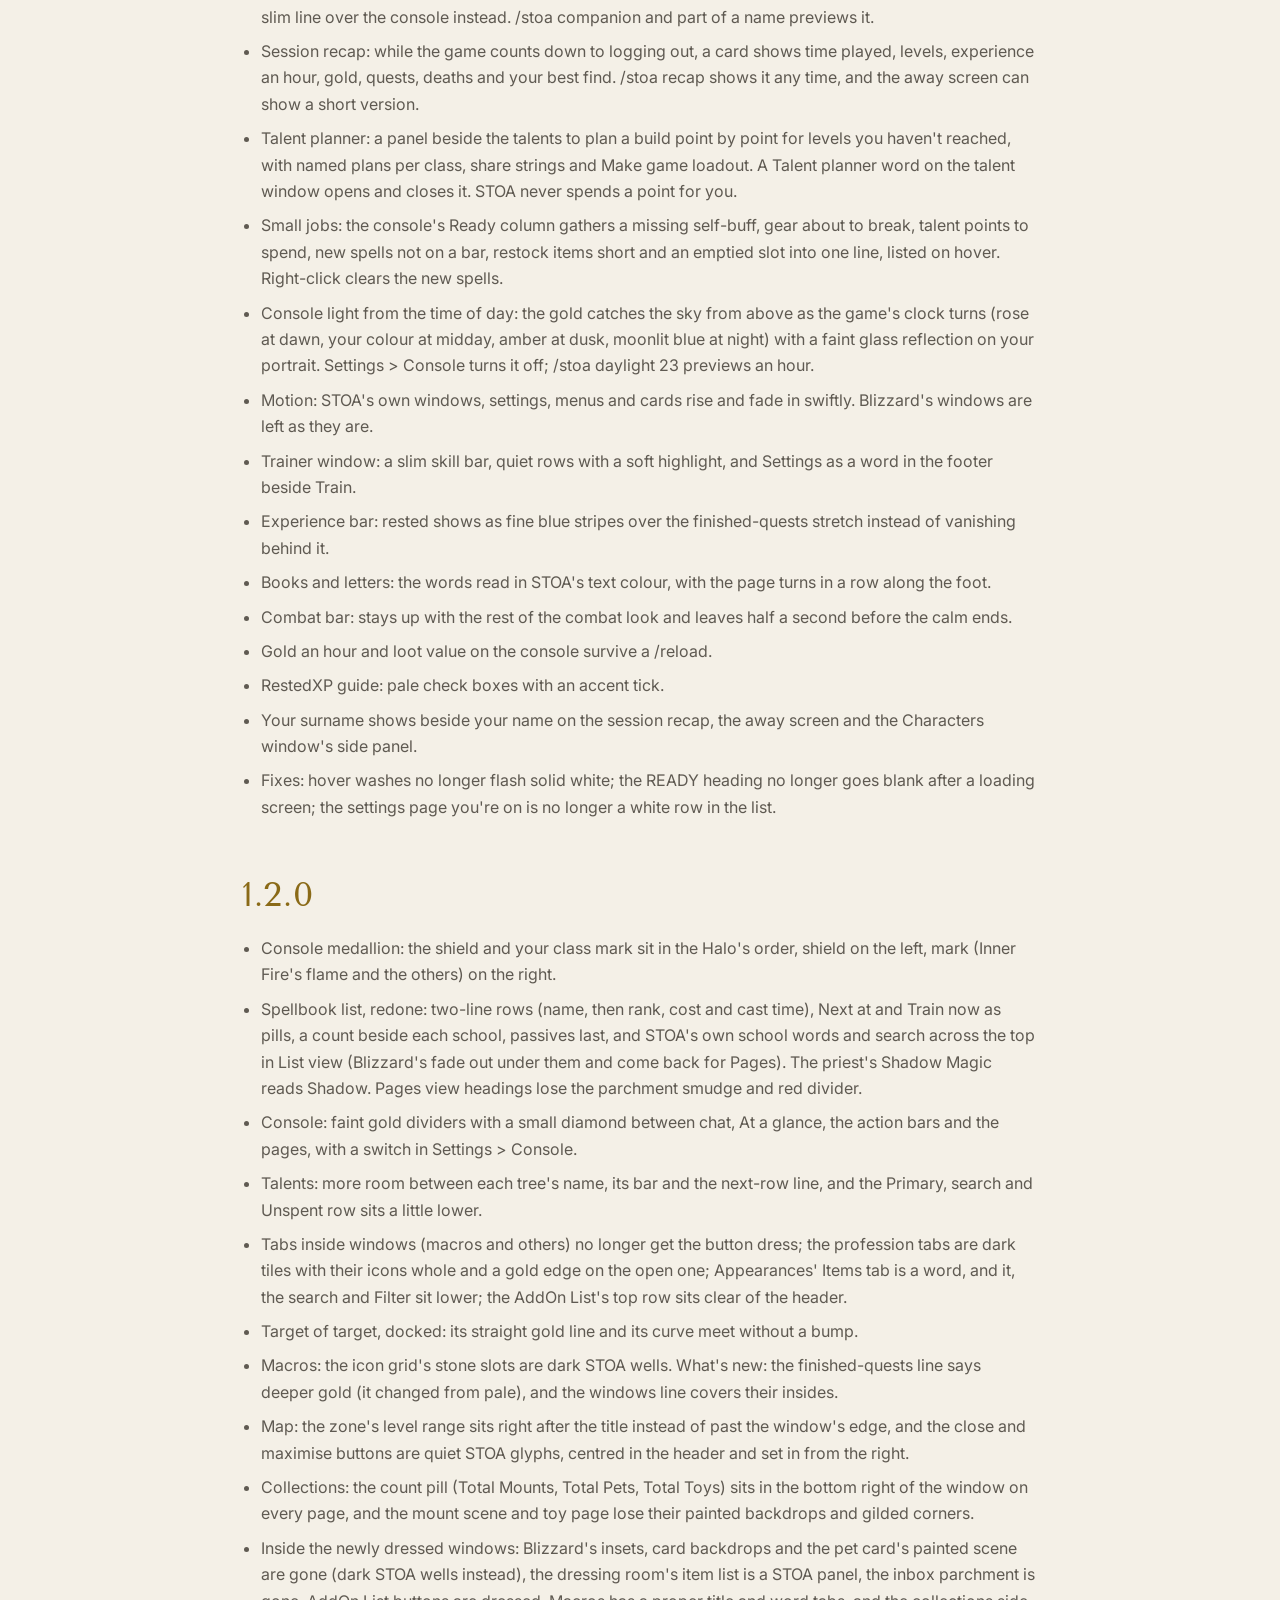
==== commit 9d16b697: "One-line tooltips are all header" ====
--- a/docs/changelog.html
+++ b/docs/changelog.html
@@ -33,7 +33,8 @@
 <div class="bar prose"><section class="block release" id="v2-1-2"><h2>2.1.2</h2><ul><li><strong>Cooldowns page finds running profession cooldowns</strong>: a transmute or Mooncloth cooldown that was started before STOA could see it (on an older version, or before a profile reset) now shows after the next login, not only after the next cast. Transmutes share one cooldown in the game, so they share one row named Transmute.</li></ul>
 <ul><li><strong>Cooldowns page headline</strong>: the big line (1 ready, None ready) could stay unseen. Its small pulse is now drawn another way.</li></ul>
 <ul><li><strong>Welcome page, for healers</strong>: with a healing spec picked, the roles step now says that your party cards cast on a click with their own bindings, what the click grid is, and where to change and move them.</li></ul>
-<ul><li><strong>Flight map</strong>: the flight map was left in the game's own frame. STOA now dresses it when you open a flight master.</li></ul></section><section class="block release" id="v2-1-1"><h2>2.1.1</h2><ul><li><strong>Class colours on names</strong>: a new choice on Settings &gt; Look. As the theme sets (the default) keeps things as they were: Bone and the class themes colour names by class, while Tide, Graphite, Matte and the colour vision modes keep them in the text colour. Always and Never override the theme, on party and raid cards, the target, nameplates, tooltips, the threat list, meters and the roster.</li></ul>
+<ul><li><strong>Flight map</strong>: the flight map was left in the game's own frame. STOA now dresses it when you open a flight master.</li></ul>
+<ul><li><strong>One-line tooltips</strong>: a tooltip with only a title showed a sliver of the body under its header. A one-line tooltip is now all header.</li></ul></section><section class="block release" id="v2-1-1"><h2>2.1.1</h2><ul><li><strong>Class colours on names</strong>: a new choice on Settings &gt; Look. As the theme sets (the default) keeps things as they were: Bone and the class themes colour names by class, while Tide, Graphite, Matte and the colour vision modes keep them in the text colour. Always and Never override the theme, on party and raid cards, the target, nameplates, tooltips, the threat list, meters and the roster.</li></ul>
 <ul><li><strong>Cooldowns page</strong>: a cooldown with no name no longer takes a row, the hearthstone is no longer listed a second time as ready on your other characters, and the headline keeps its full strength. The page also stops adding to STOA's list of themed parts every few seconds.</li></ul>
 <ul><li><strong>Unit tooltips in a dungeon fight</strong>: when the game hides which unit a tooltip is for, STOA now reads what the mouse is over instead of leaving the game's lines undressed.</li></ul>
 <ul><li>**<code>/stoa report</code> remembers blocked actions**: the last few times the game said an interface action failed because of an addon are kept past a reload, with the addon and the function it named, so the report still shows them afterwards.</li></ul>
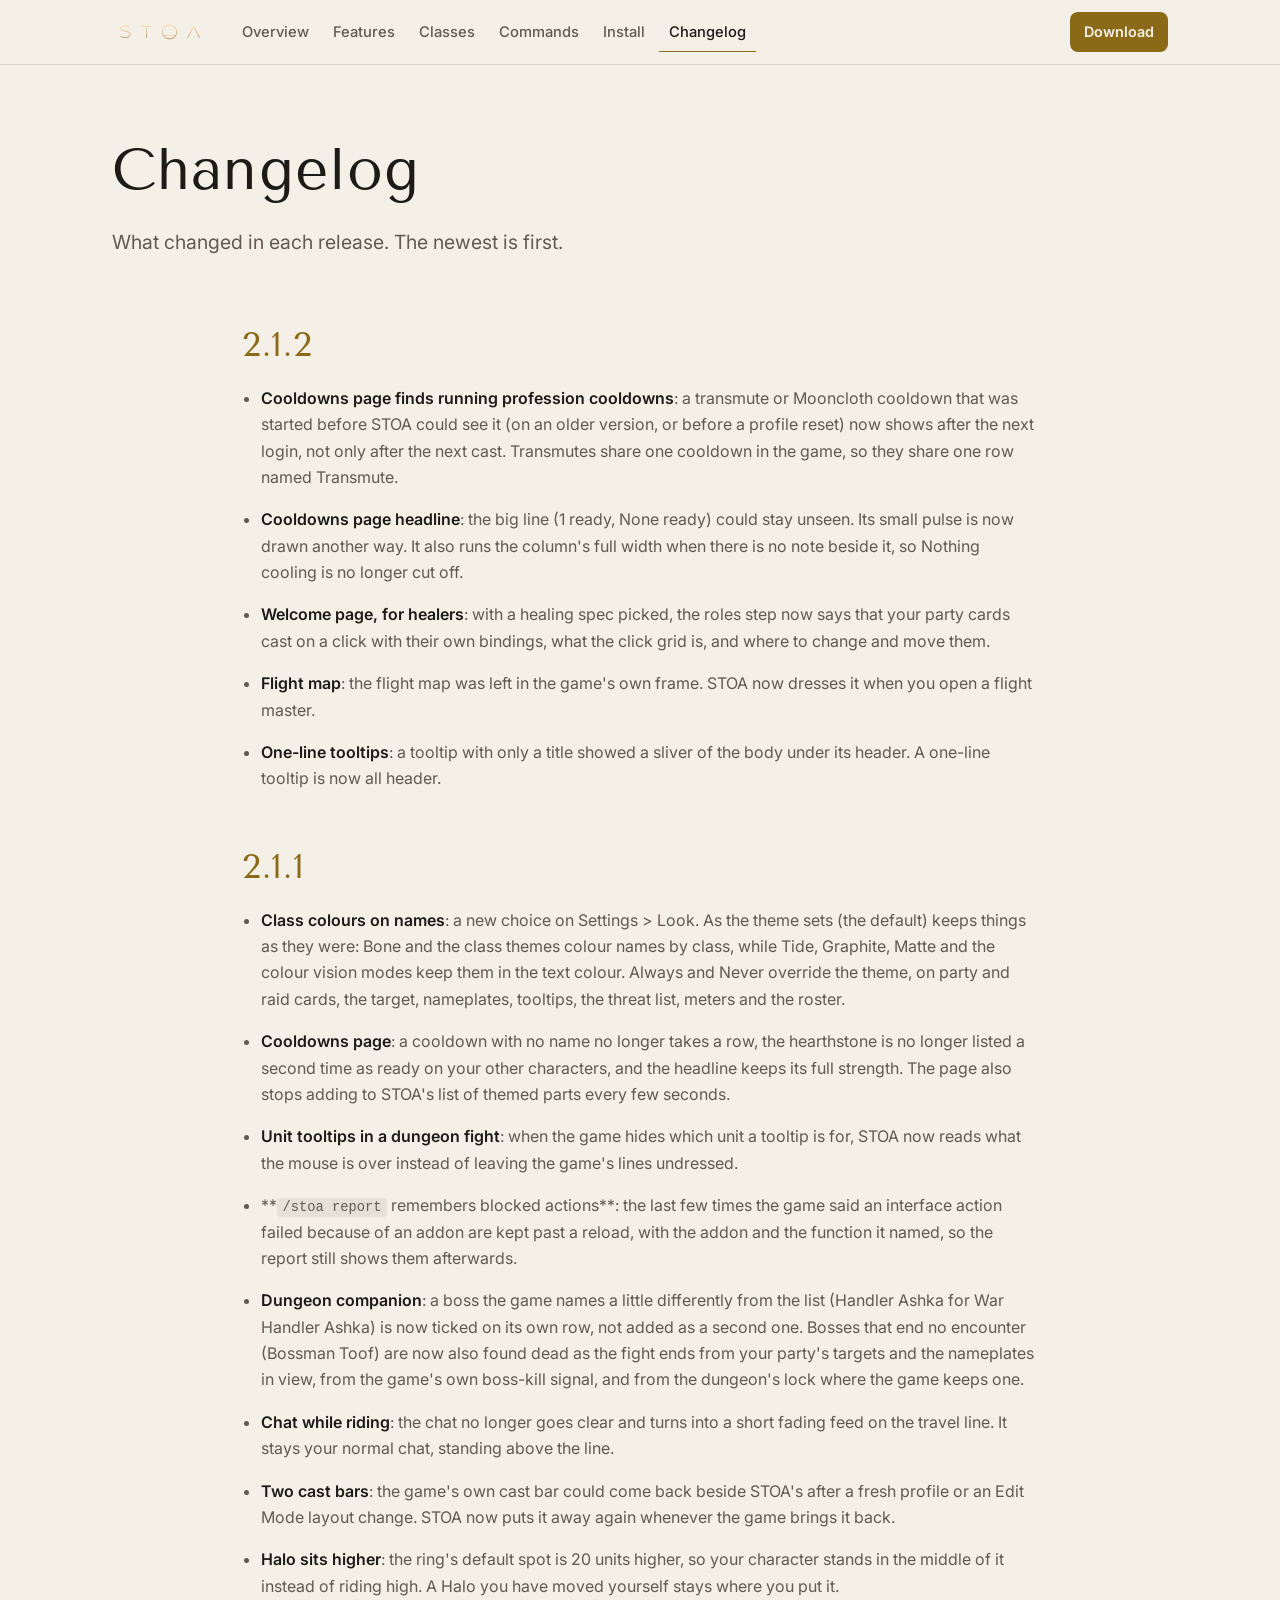
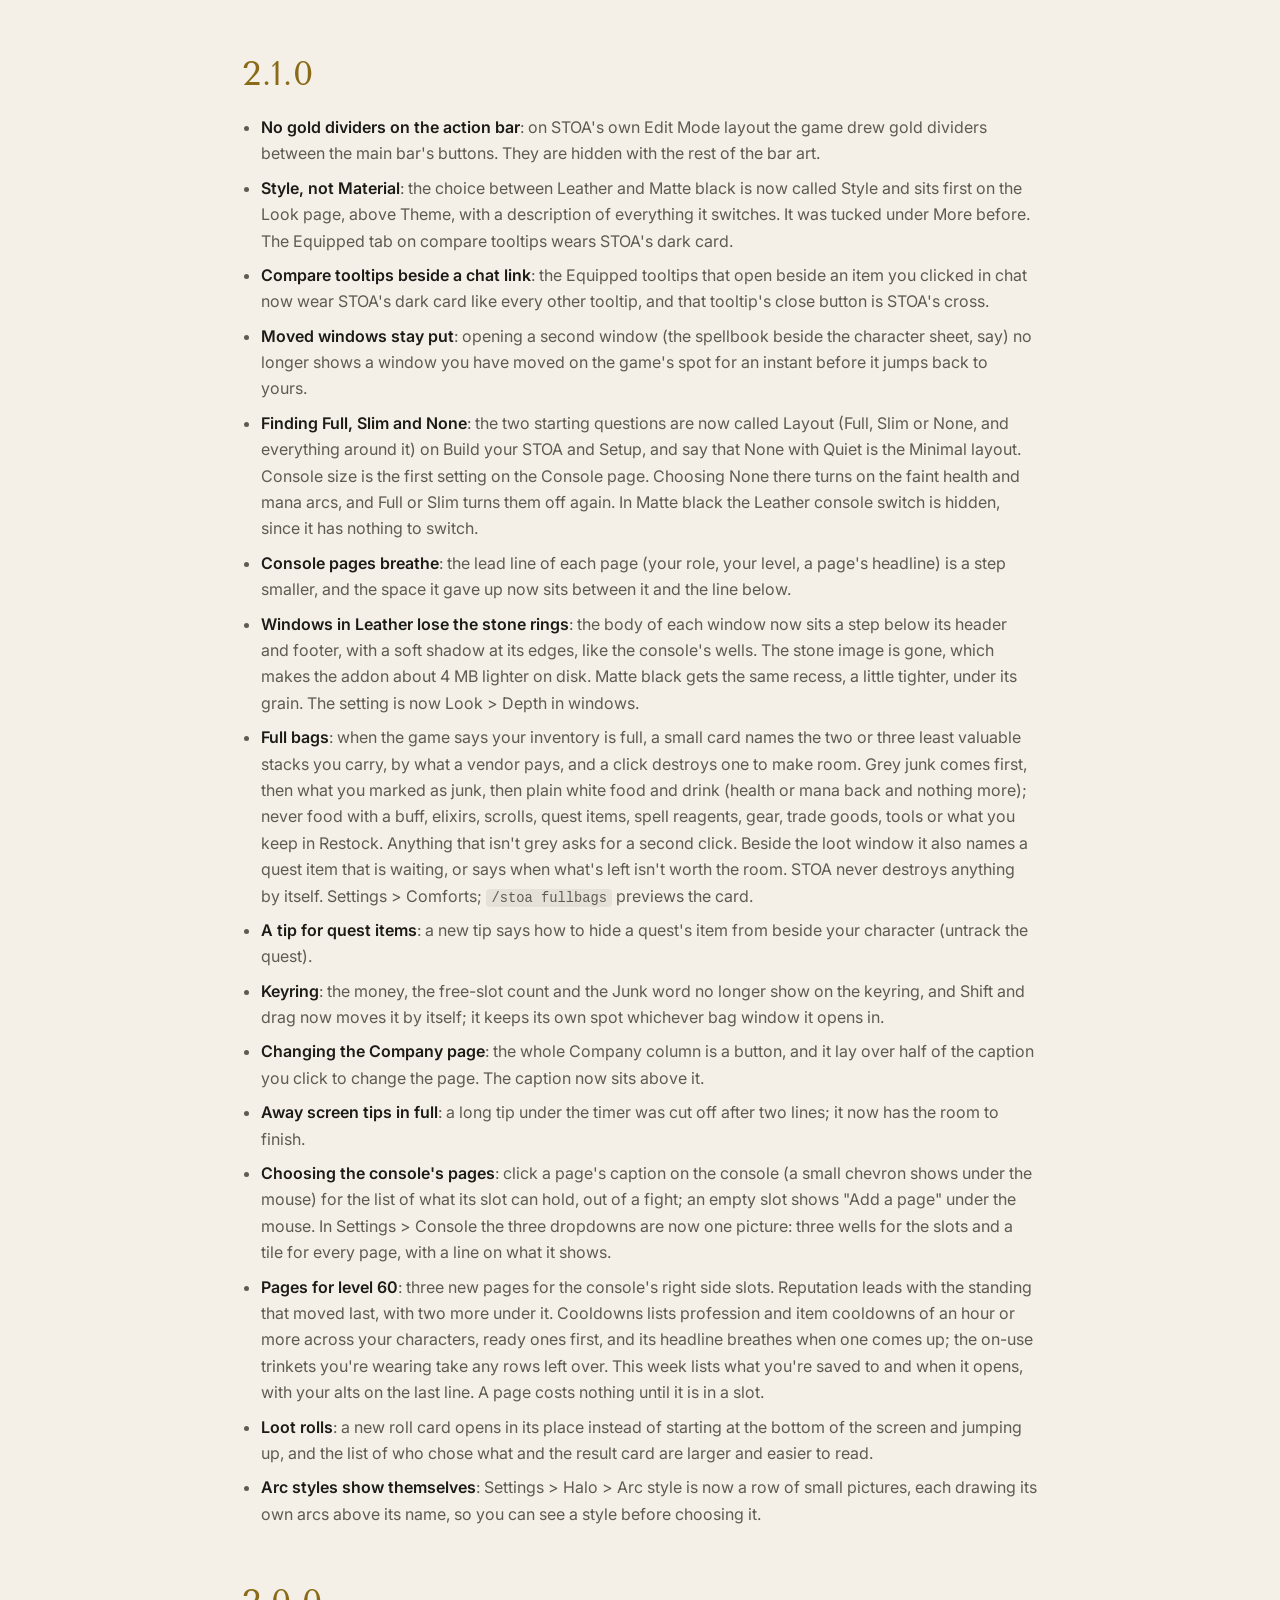
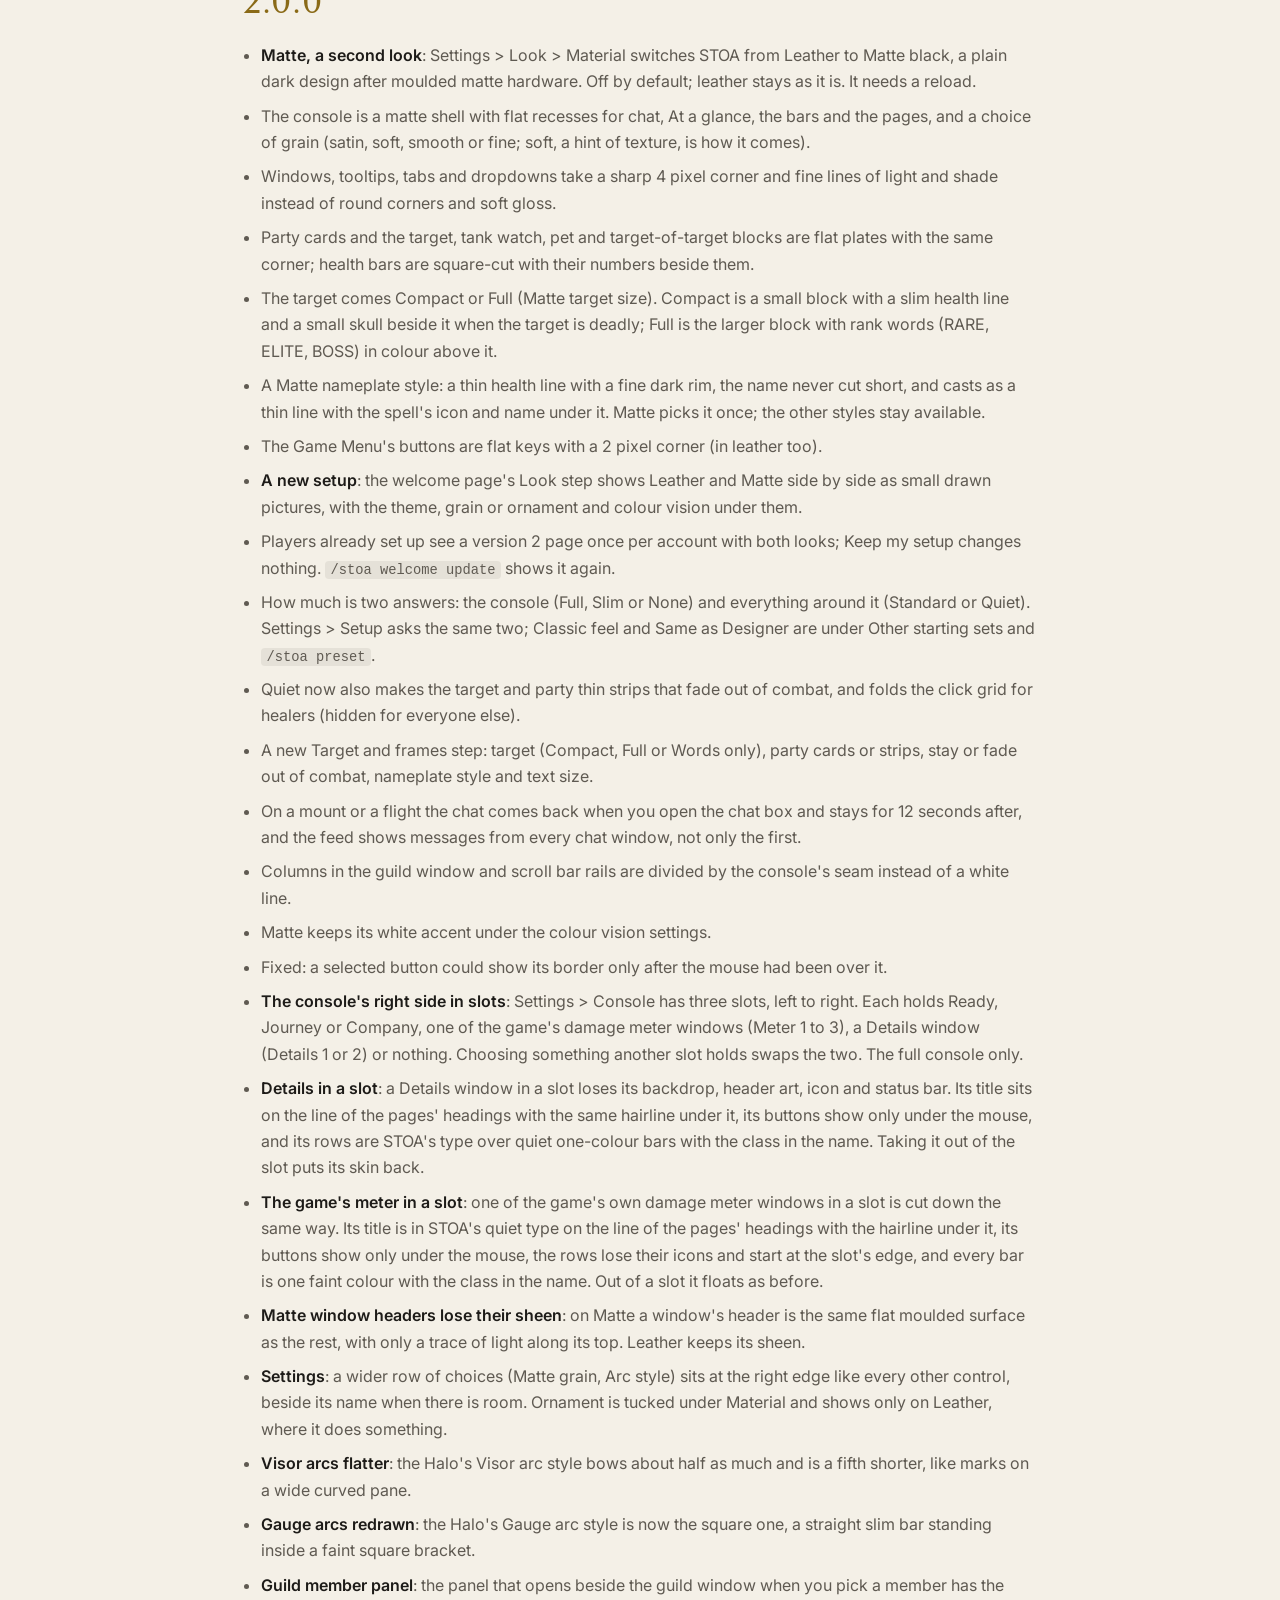
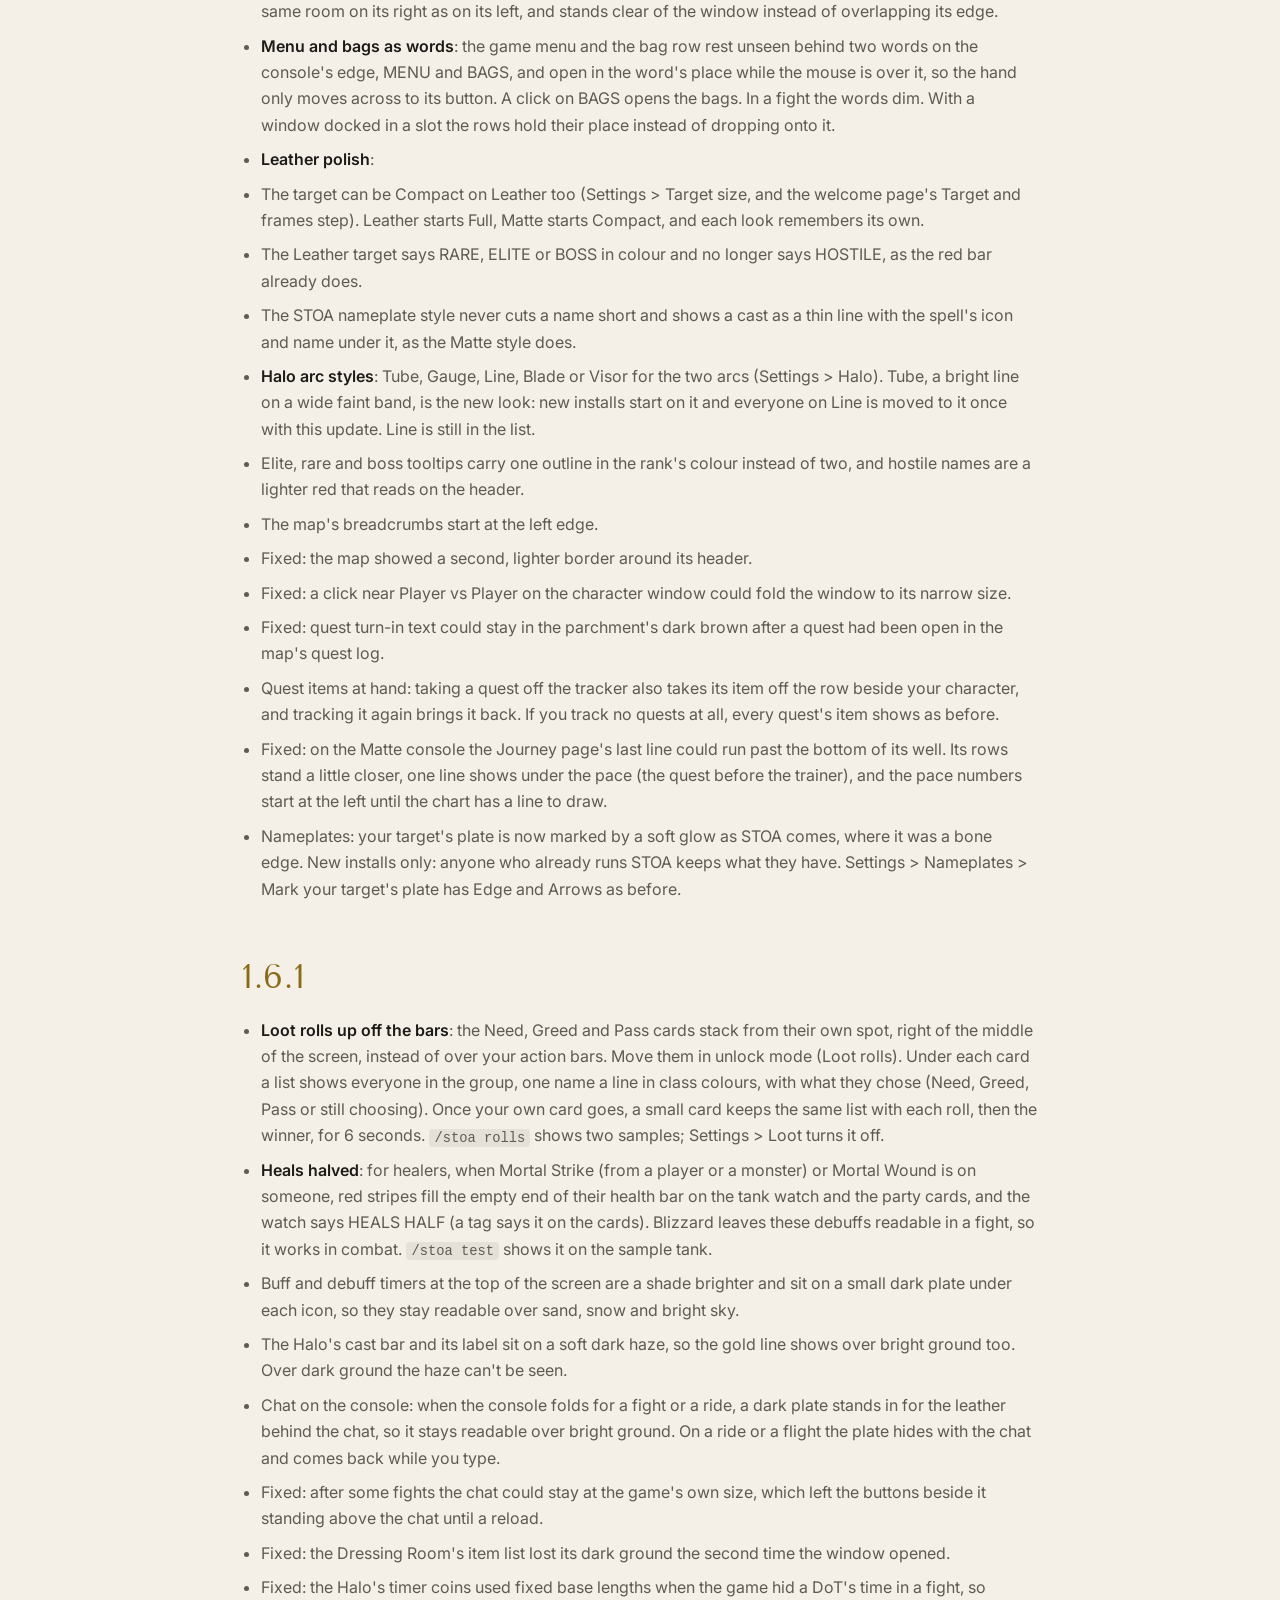
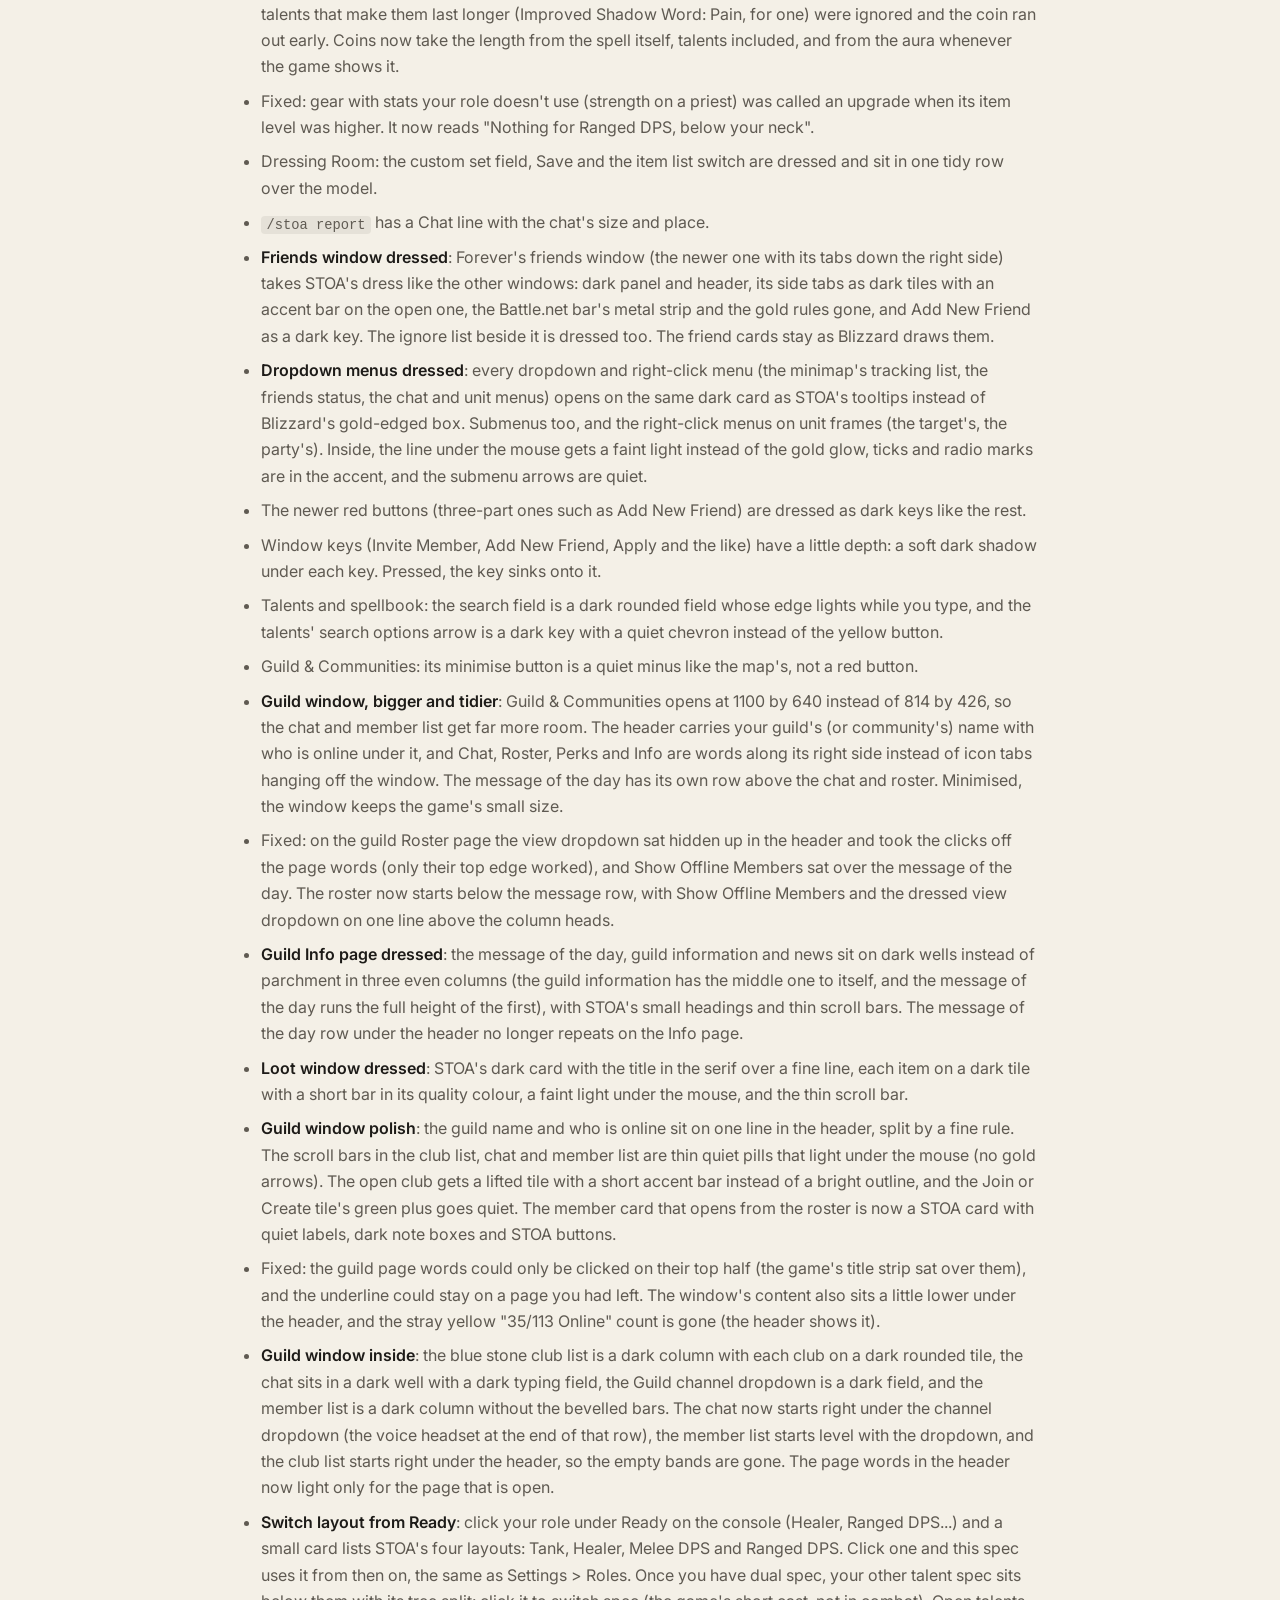
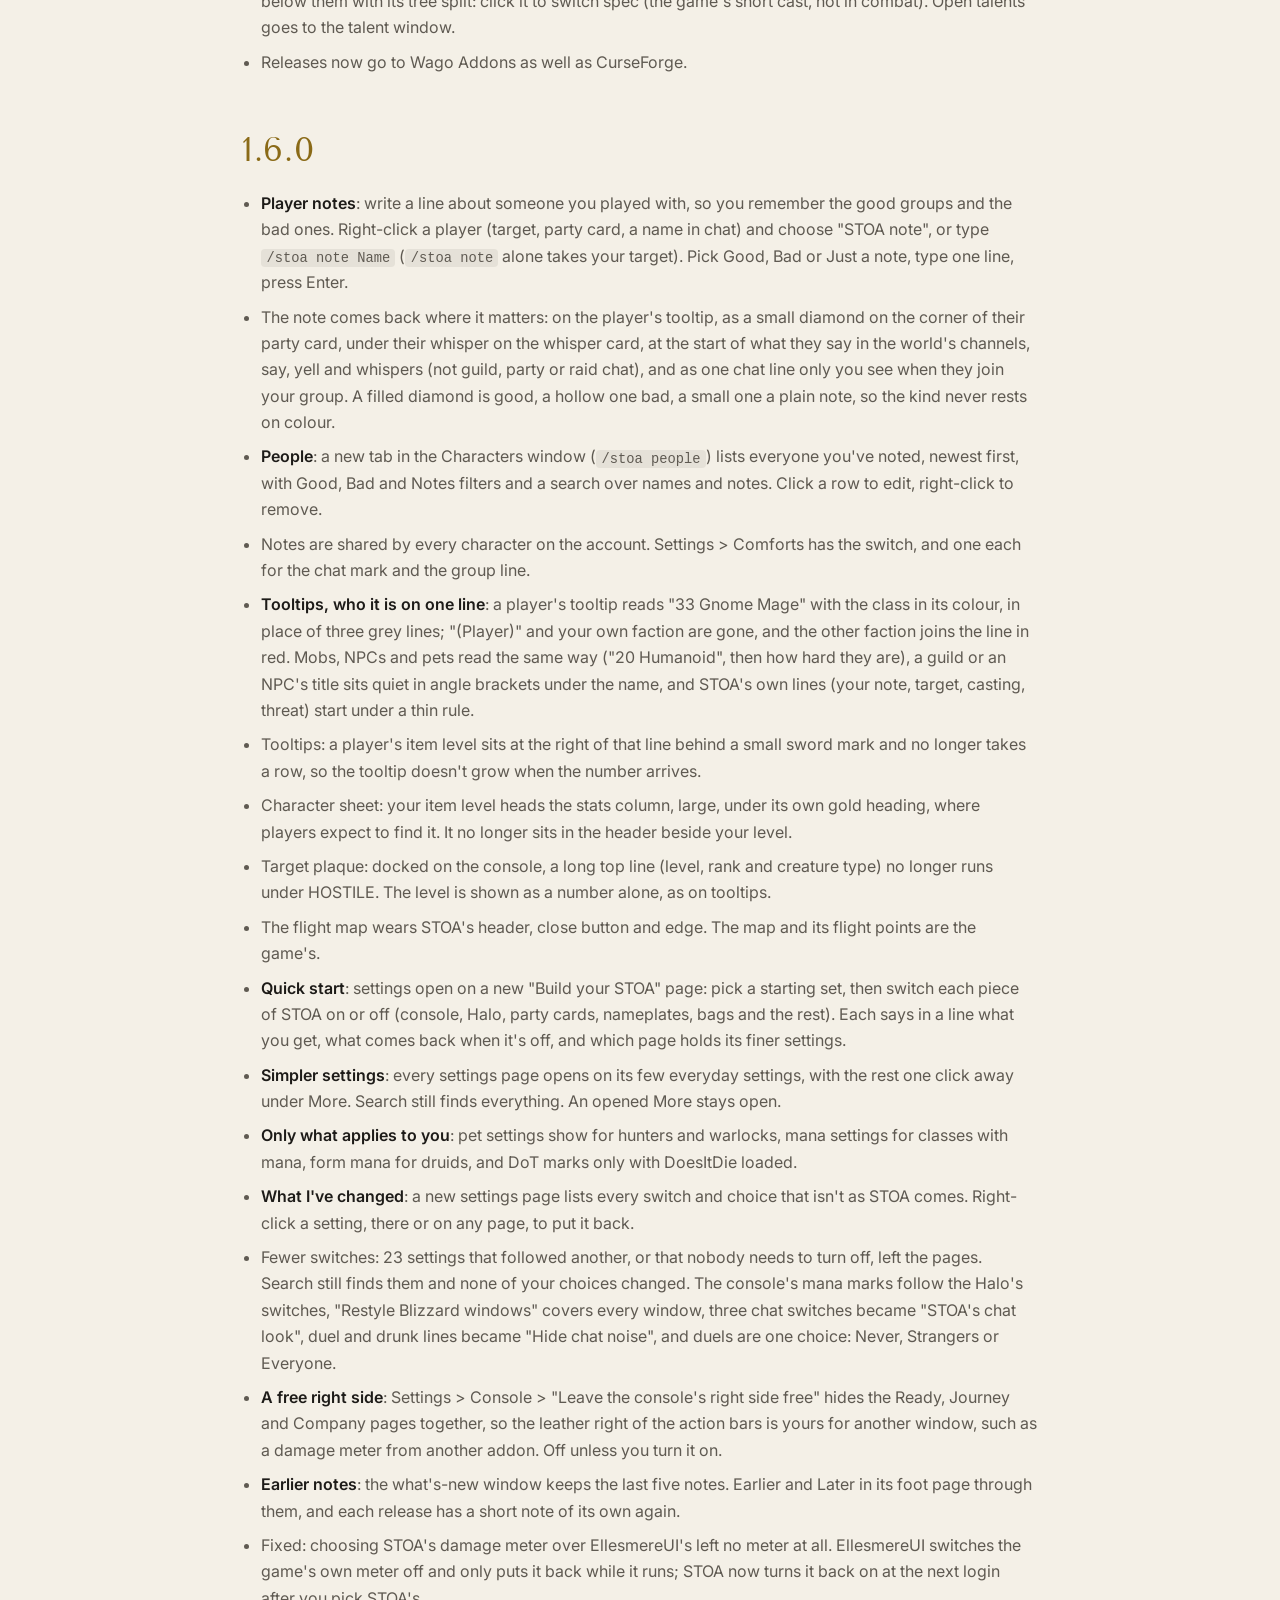
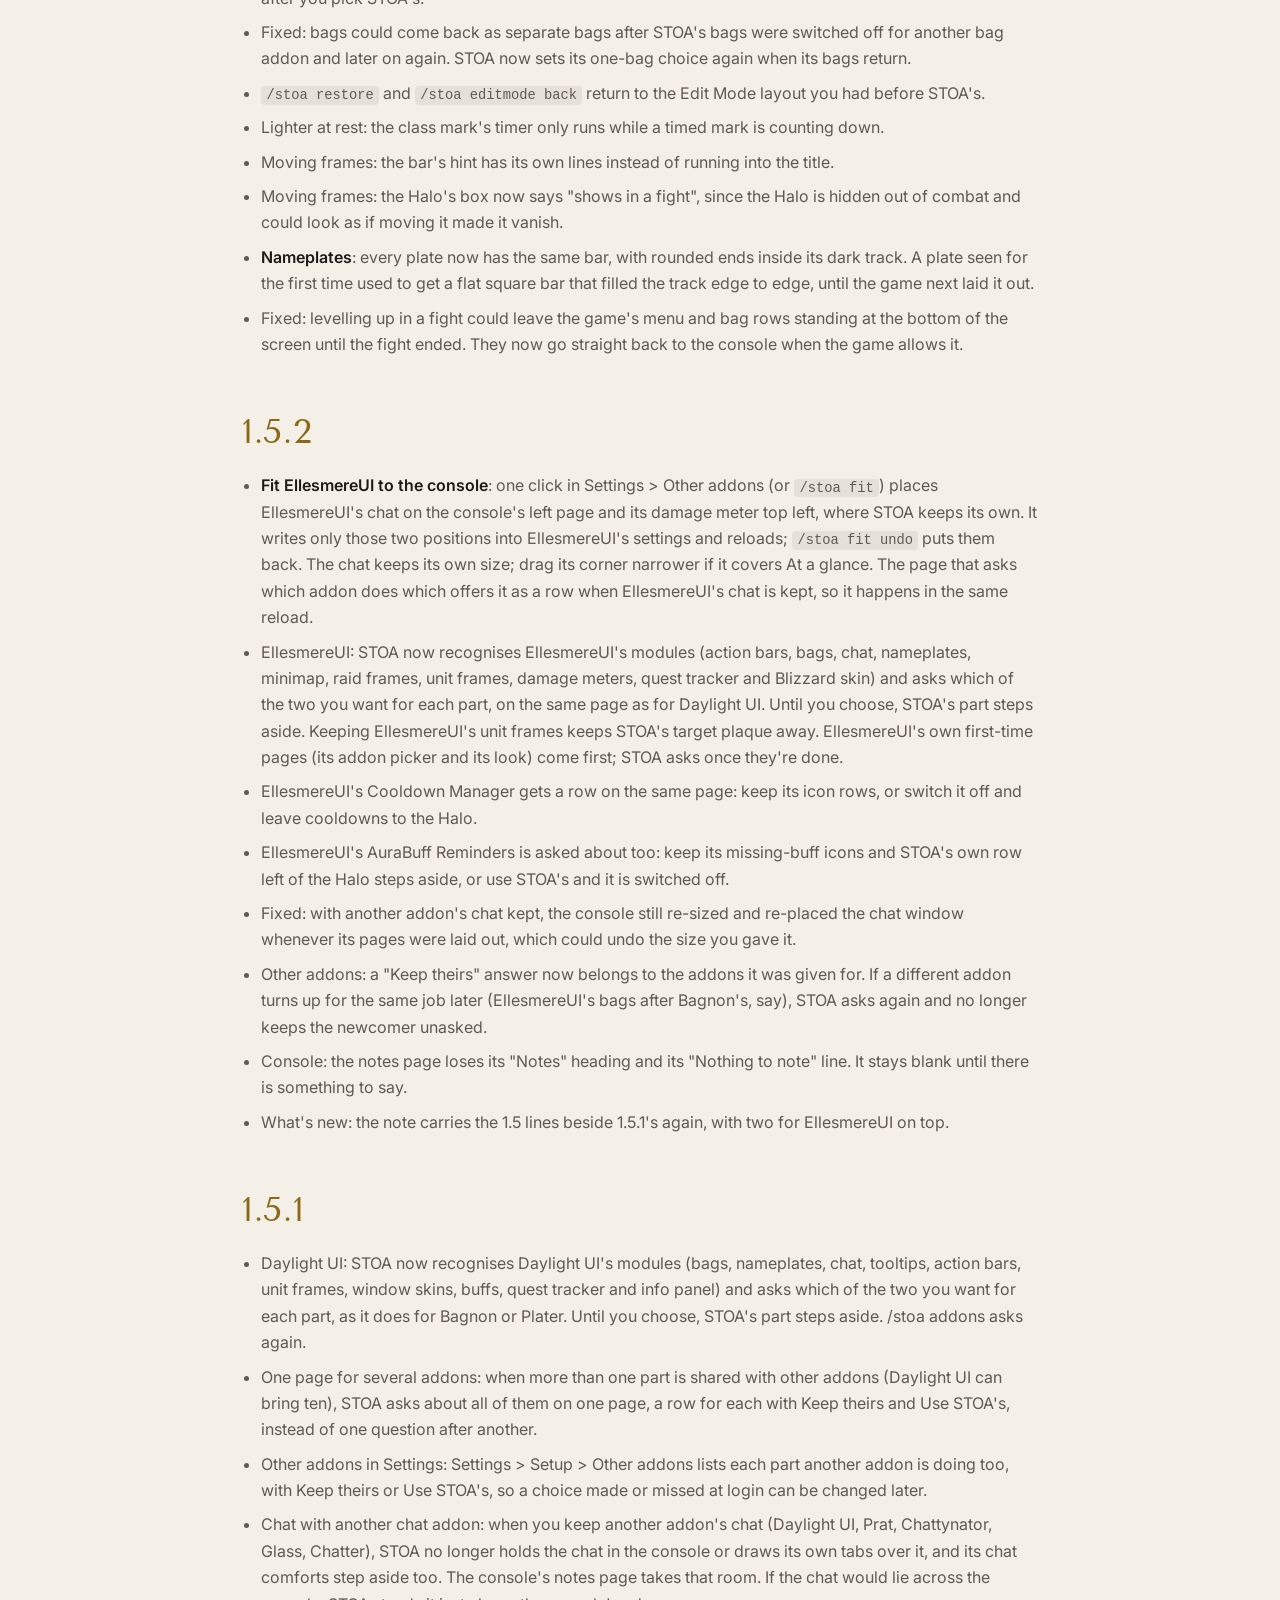
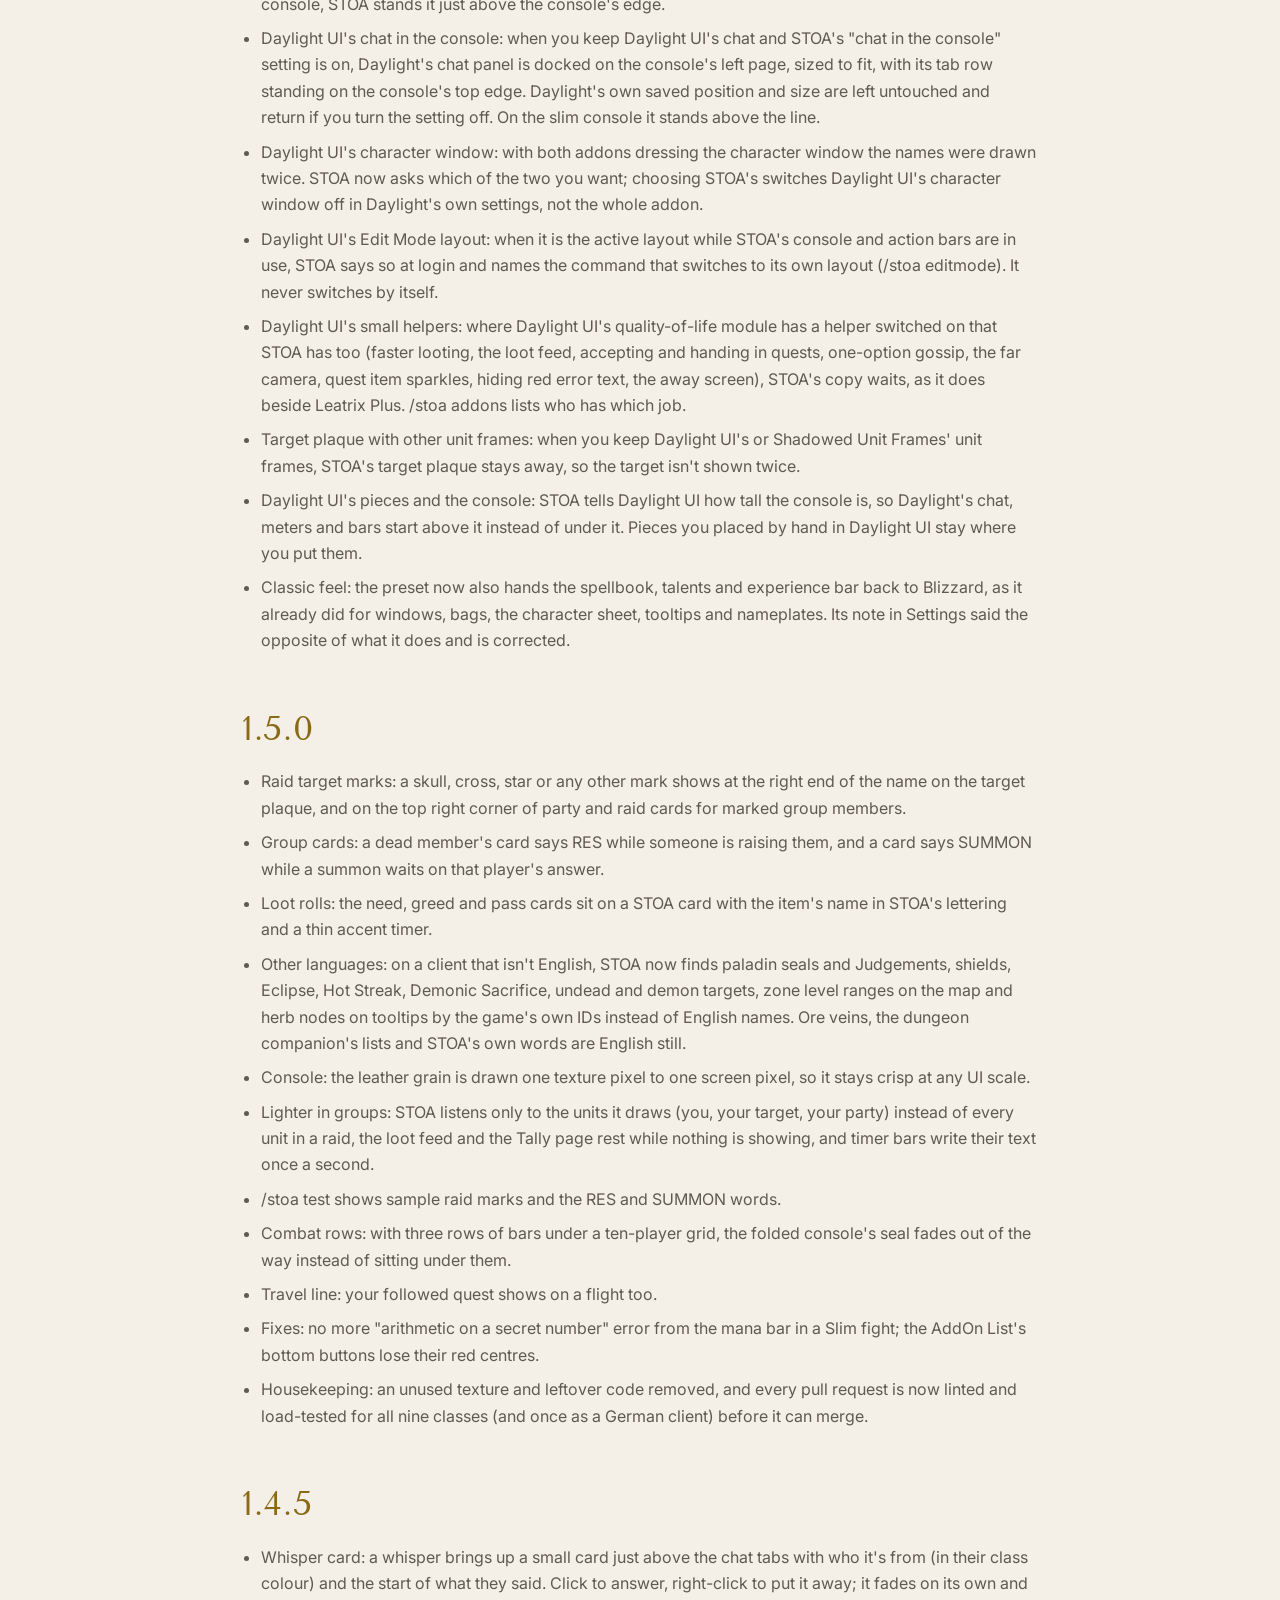
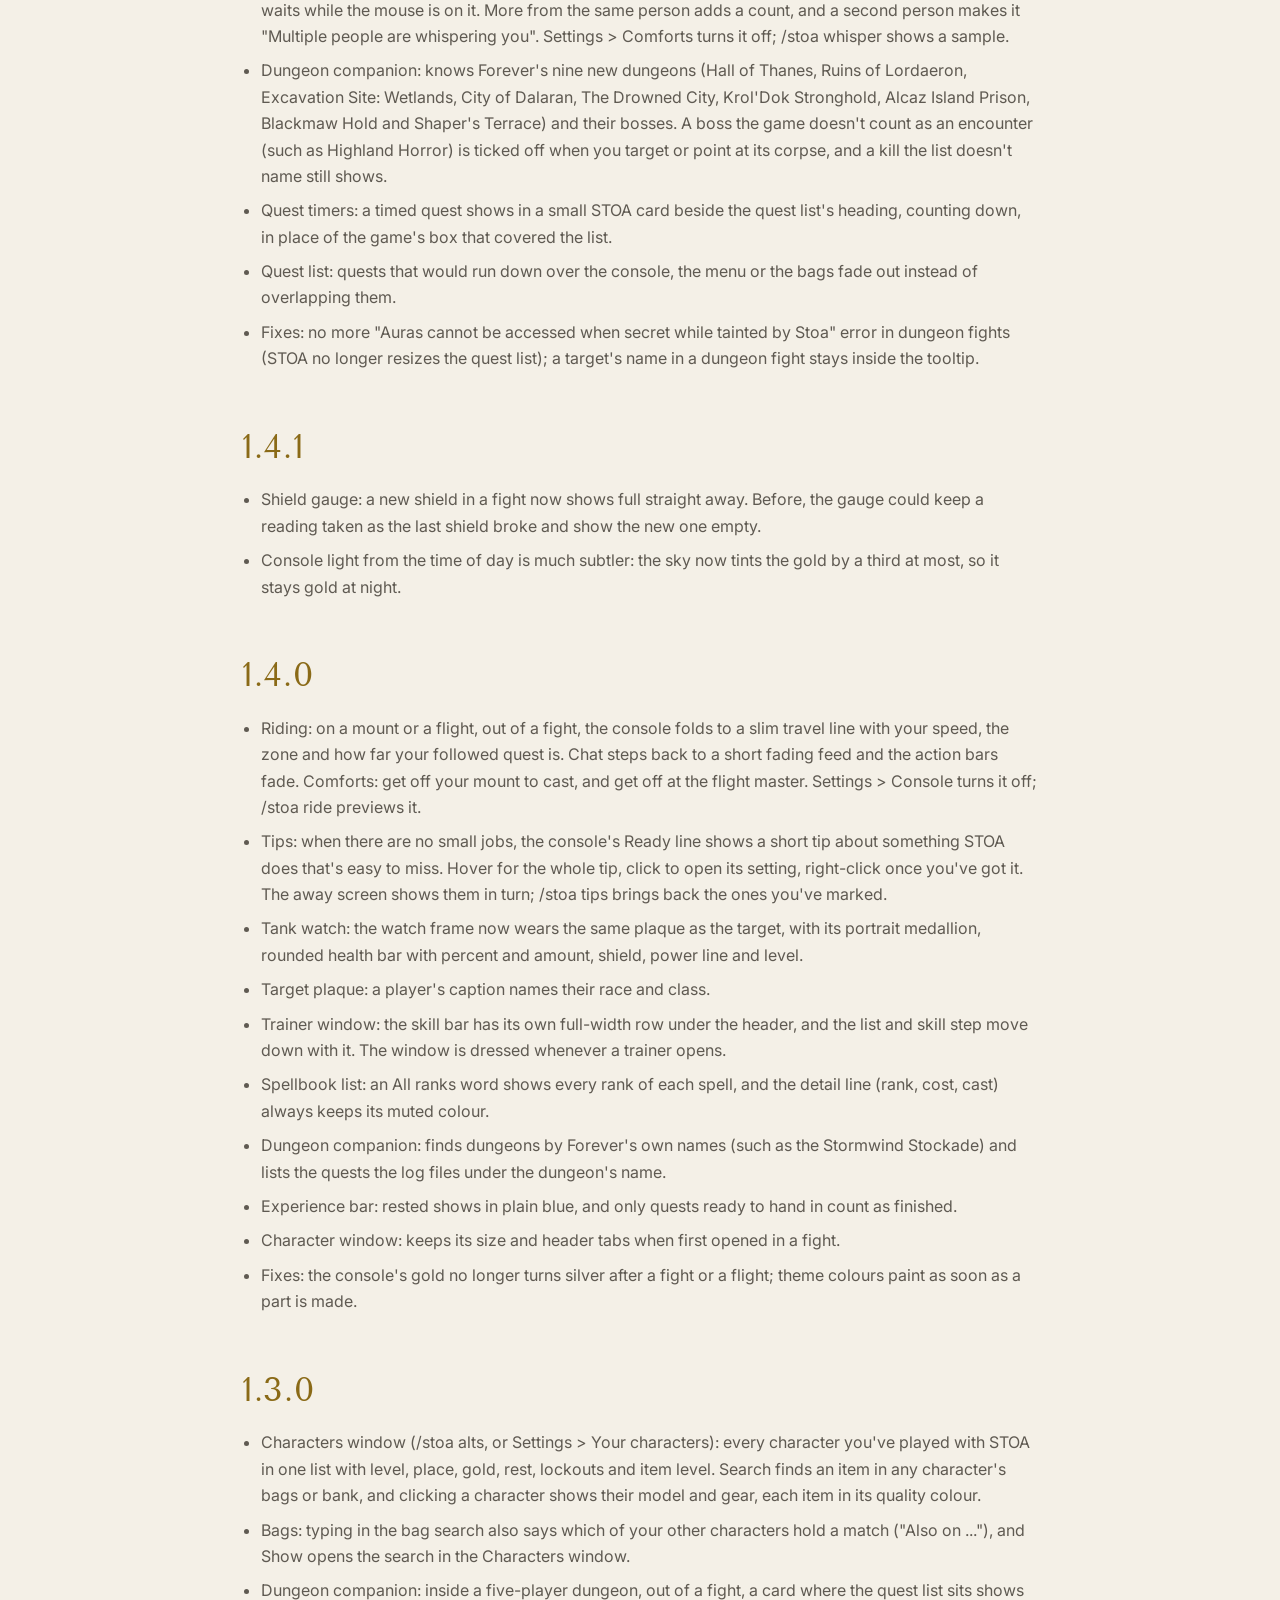
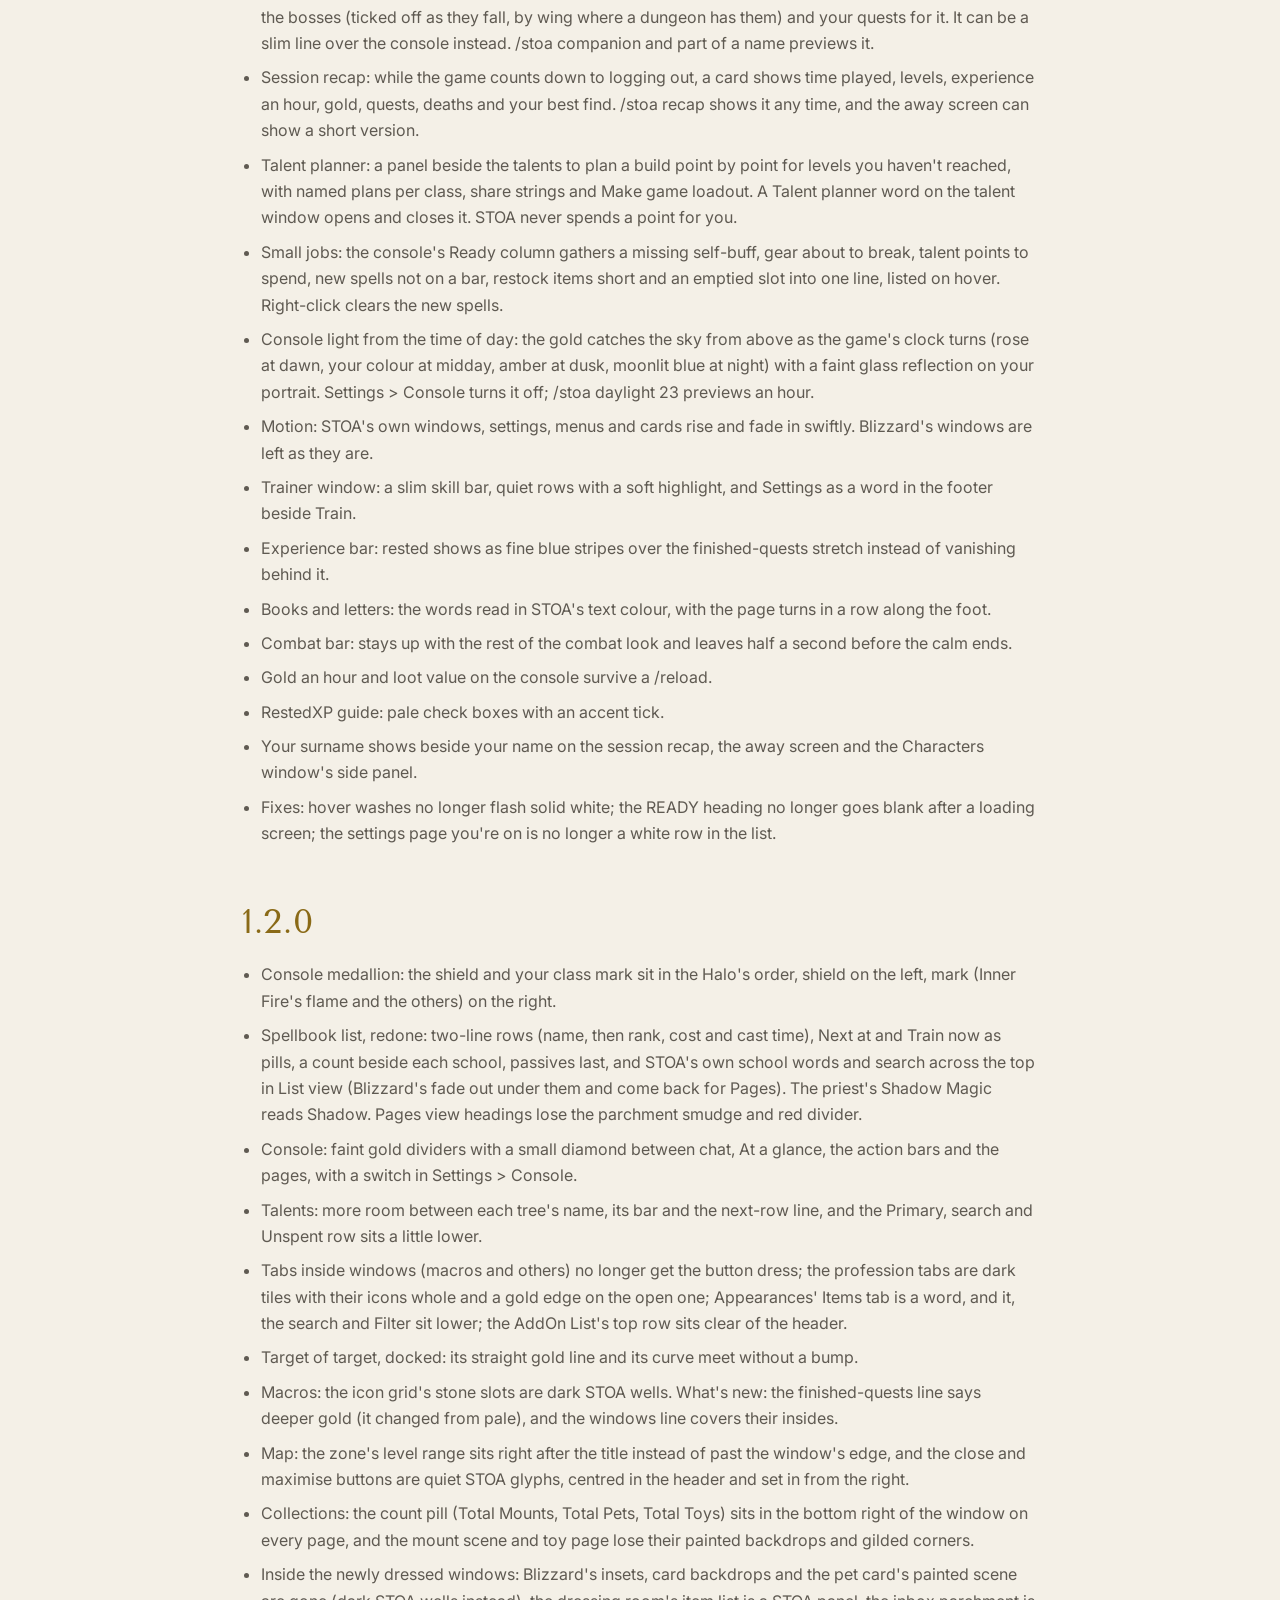
==== commit 8689c3c1: "Console pages: big line runs up to its note" ====
--- a/docs/changelog.html
+++ b/docs/changelog.html
@@ -31,7 +31,7 @@
   <p class="lede">What changed in each release. The newest is first.</p>
 </section>
 <div class="bar prose"><section class="block release" id="v2-1-2"><h2>2.1.2</h2><ul><li><strong>Cooldowns page finds running profession cooldowns</strong>: a transmute or Mooncloth cooldown that was started before STOA could see it (on an older version, or before a profile reset) now shows after the next login, not only after the next cast. Transmutes share one cooldown in the game, so they share one row named Transmute.</li></ul>
-<ul><li><strong>Cooldowns page headline</strong>: the big line (1 ready, None ready) could stay unseen. Its small pulse is now drawn another way.</li></ul>
+<ul><li><strong>Cooldowns page headline</strong>: the big line (1 ready, None ready) could stay unseen. Its small pulse is now drawn another way. It also runs the column's full width when there is no note beside it, so Nothing cooling is no longer cut off.</li></ul>
 <ul><li><strong>Welcome page, for healers</strong>: with a healing spec picked, the roles step now says that your party cards cast on a click with their own bindings, what the click grid is, and where to change and move them.</li></ul>
 <ul><li><strong>Flight map</strong>: the flight map was left in the game's own frame. STOA now dresses it when you open a flight master.</li></ul>
 <ul><li><strong>One-line tooltips</strong>: a tooltip with only a title showed a sliver of the body under its header. A one-line tooltip is now all header.</li></ul></section><section class="block release" id="v2-1-1"><h2>2.1.1</h2><ul><li><strong>Class colours on names</strong>: a new choice on Settings &gt; Look. As the theme sets (the default) keeps things as they were: Bone and the class themes colour names by class, while Tide, Graphite, Matte and the colour vision modes keep them in the text colour. Always and Never override the theme, on party and raid cards, the target, nameplates, tooltips, the threat list, meters and the roster.</li></ul>
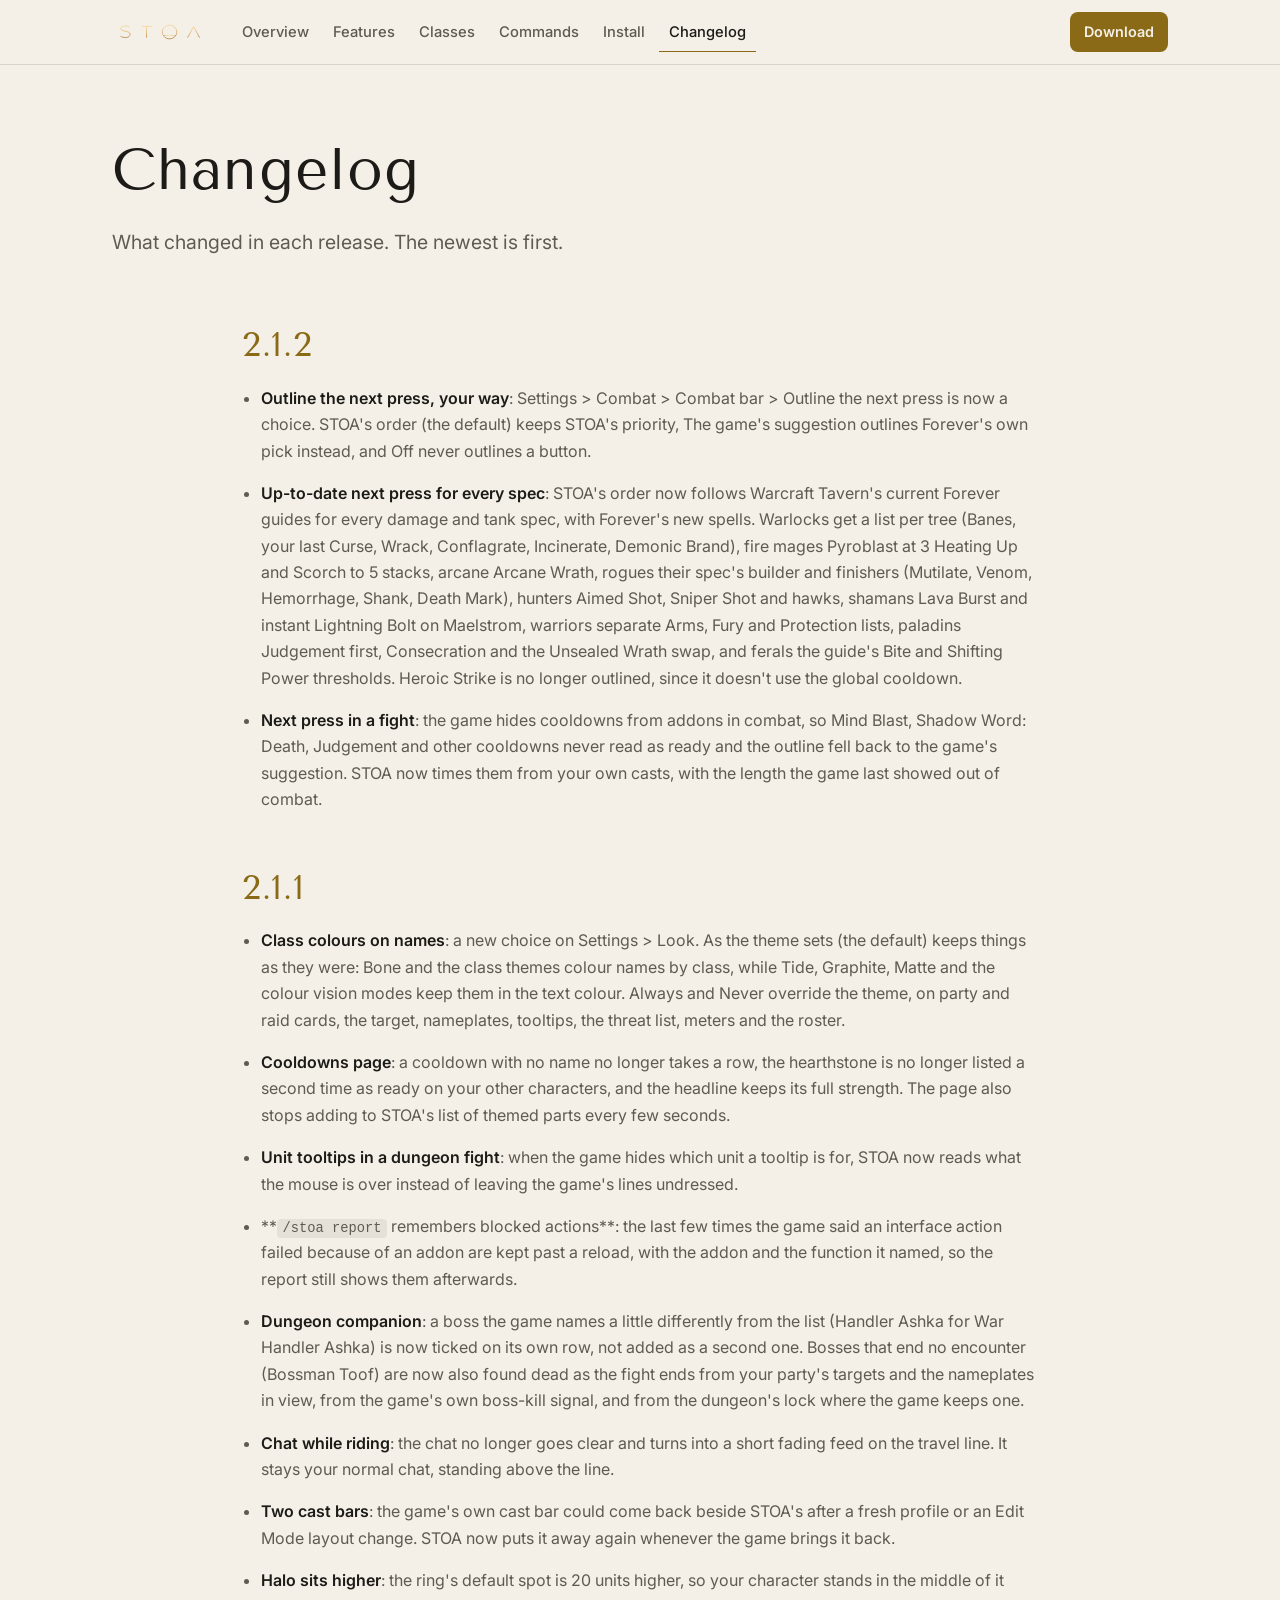
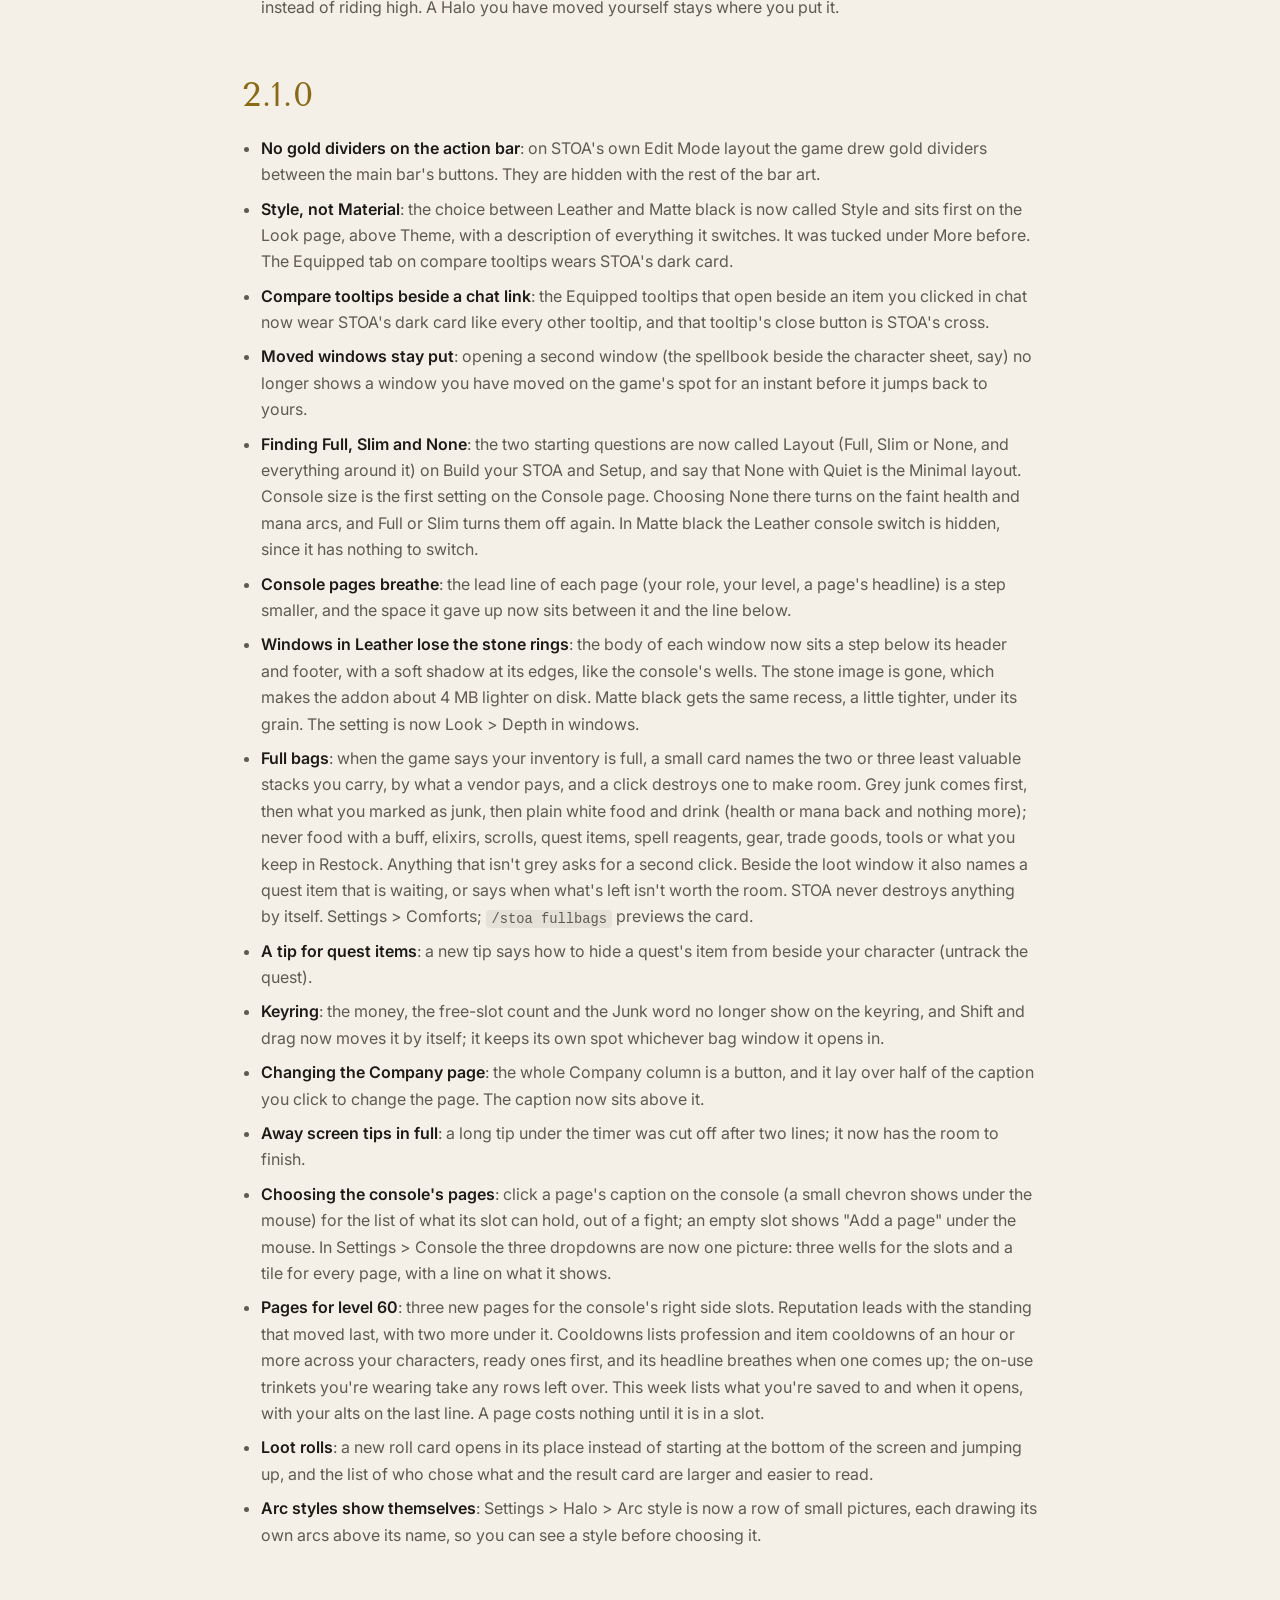
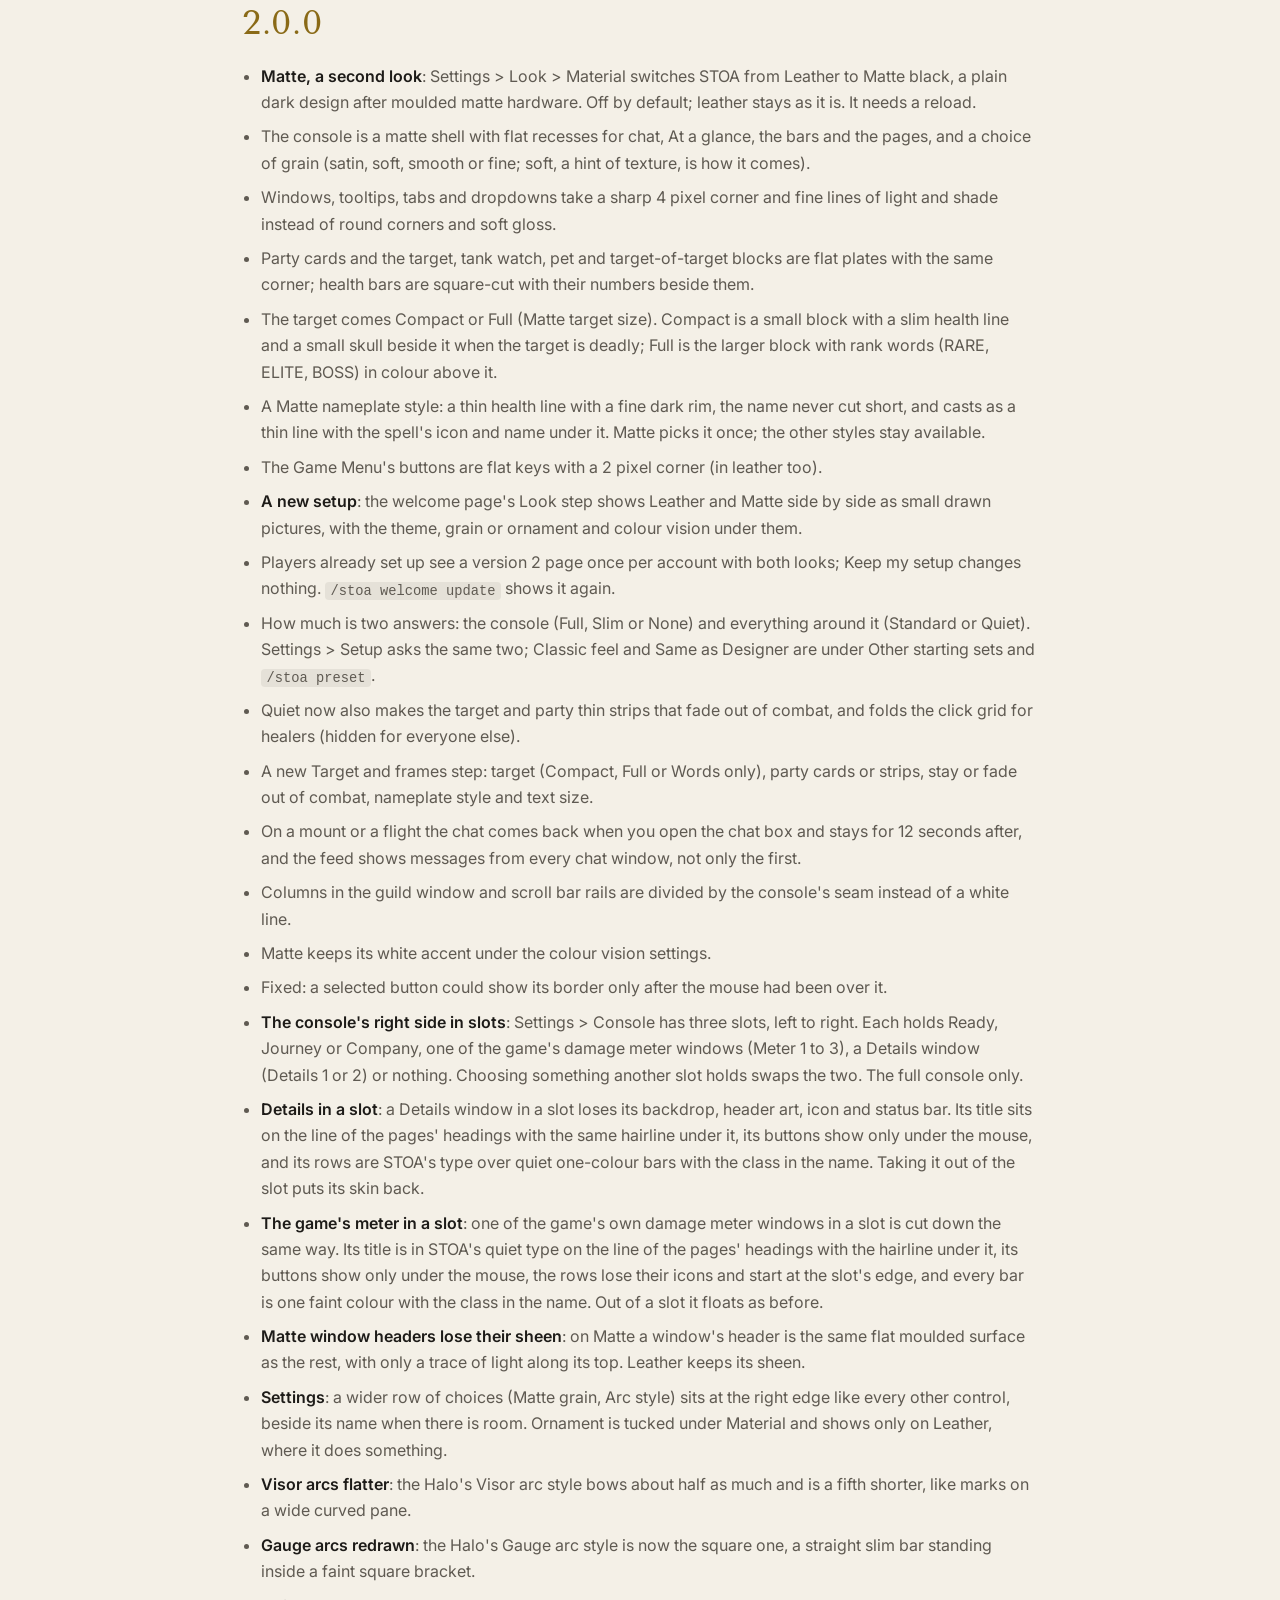
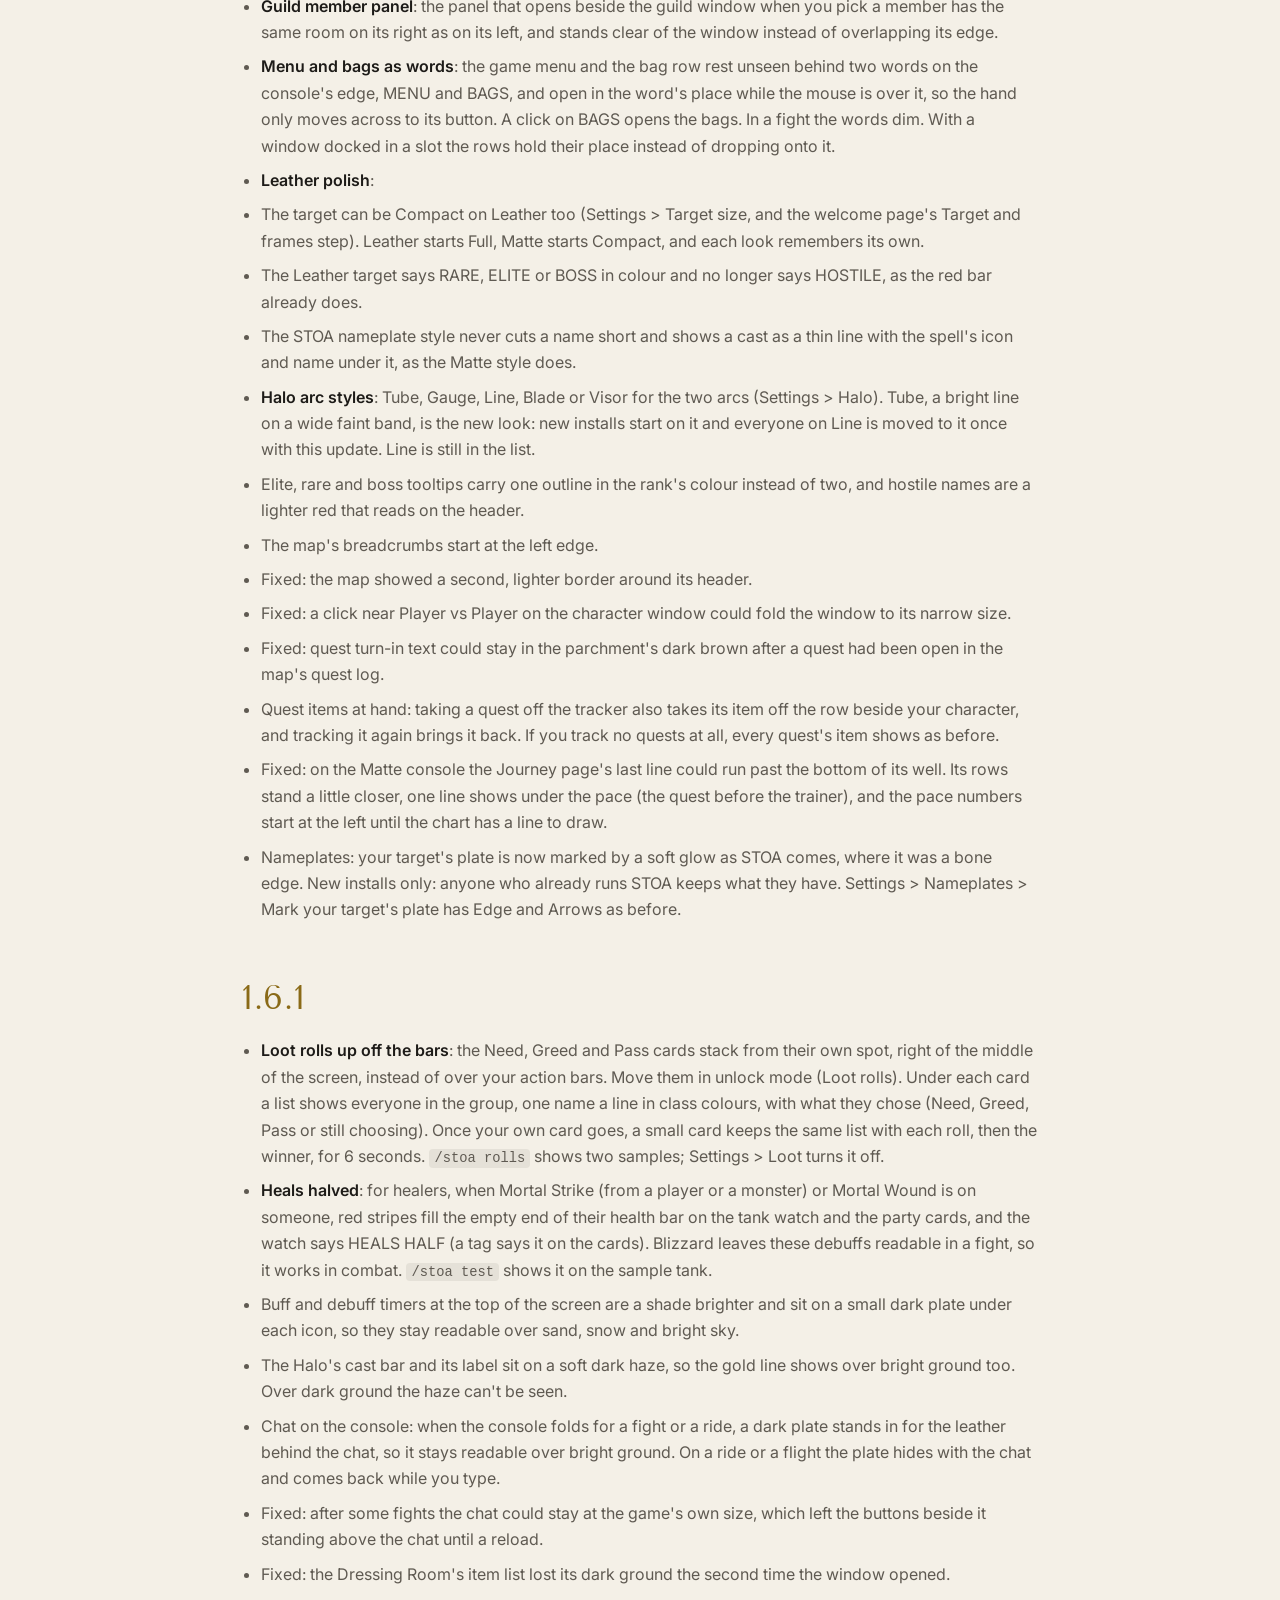
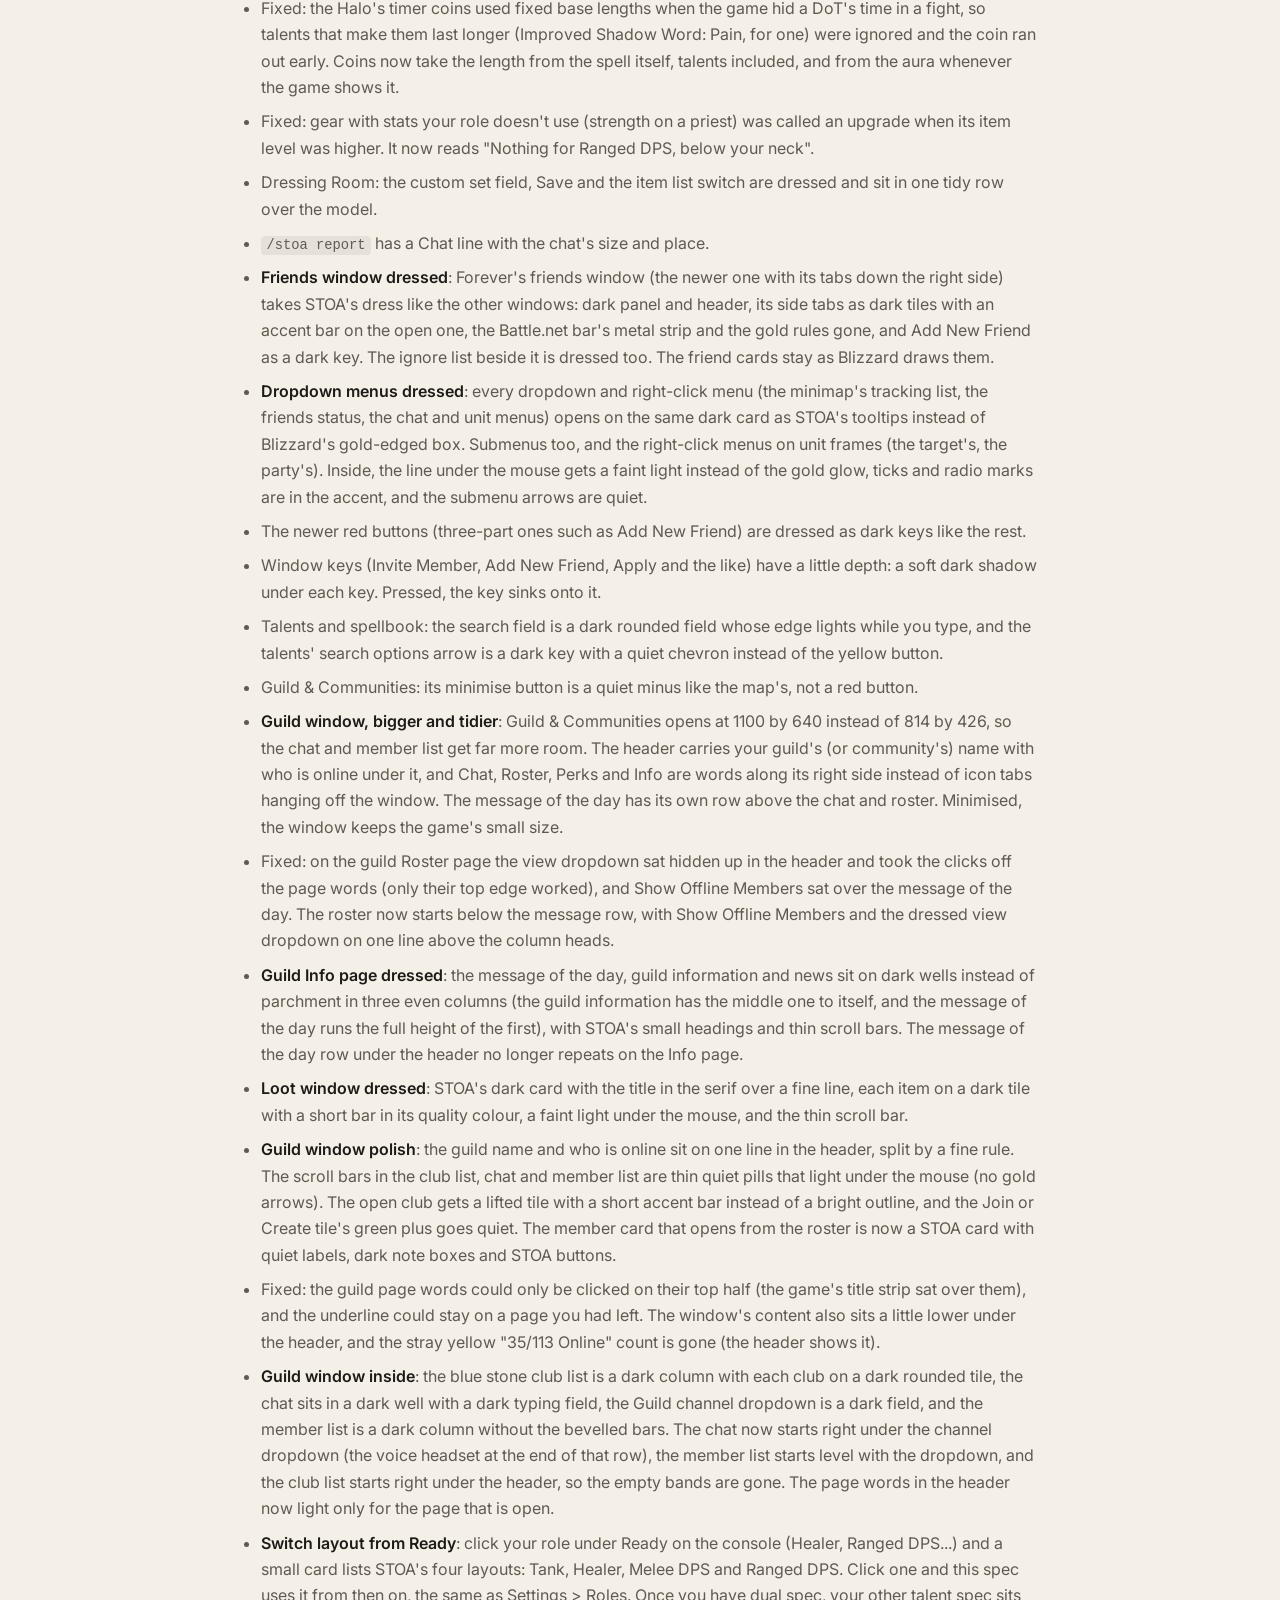
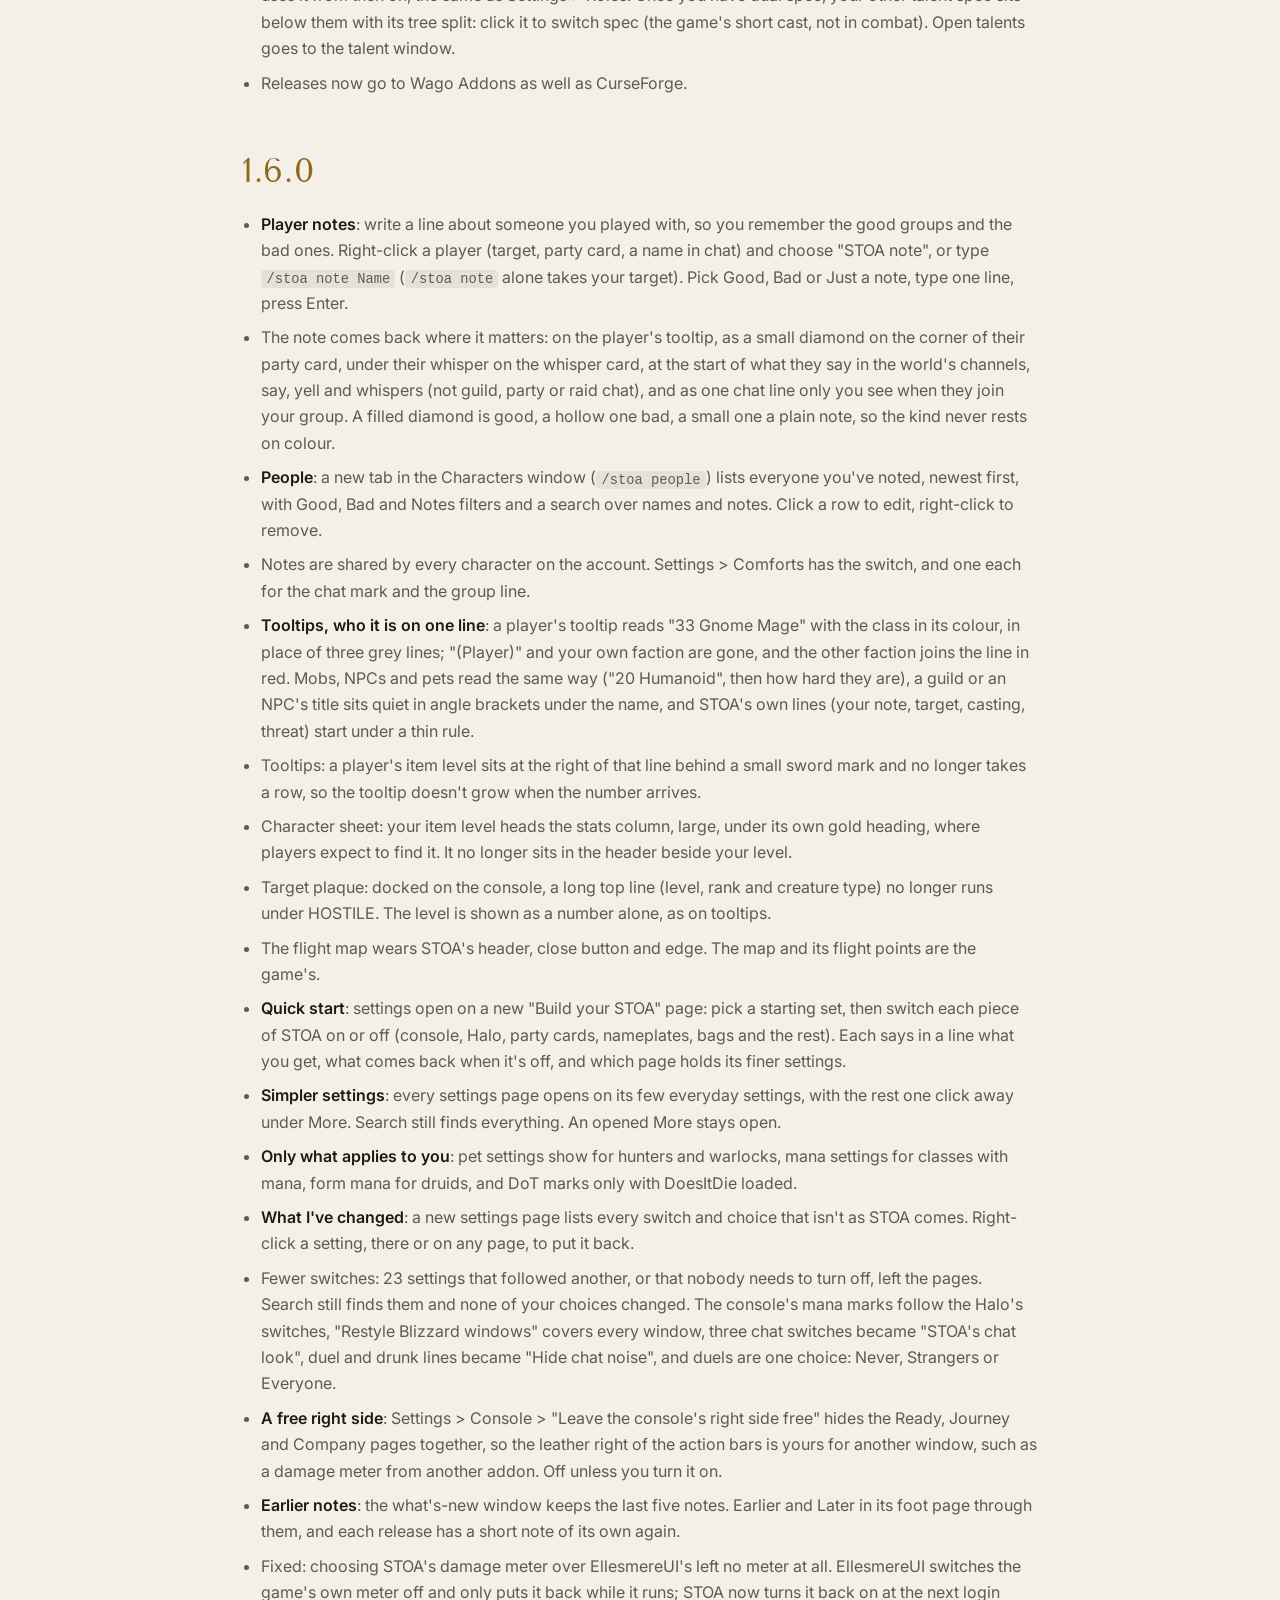
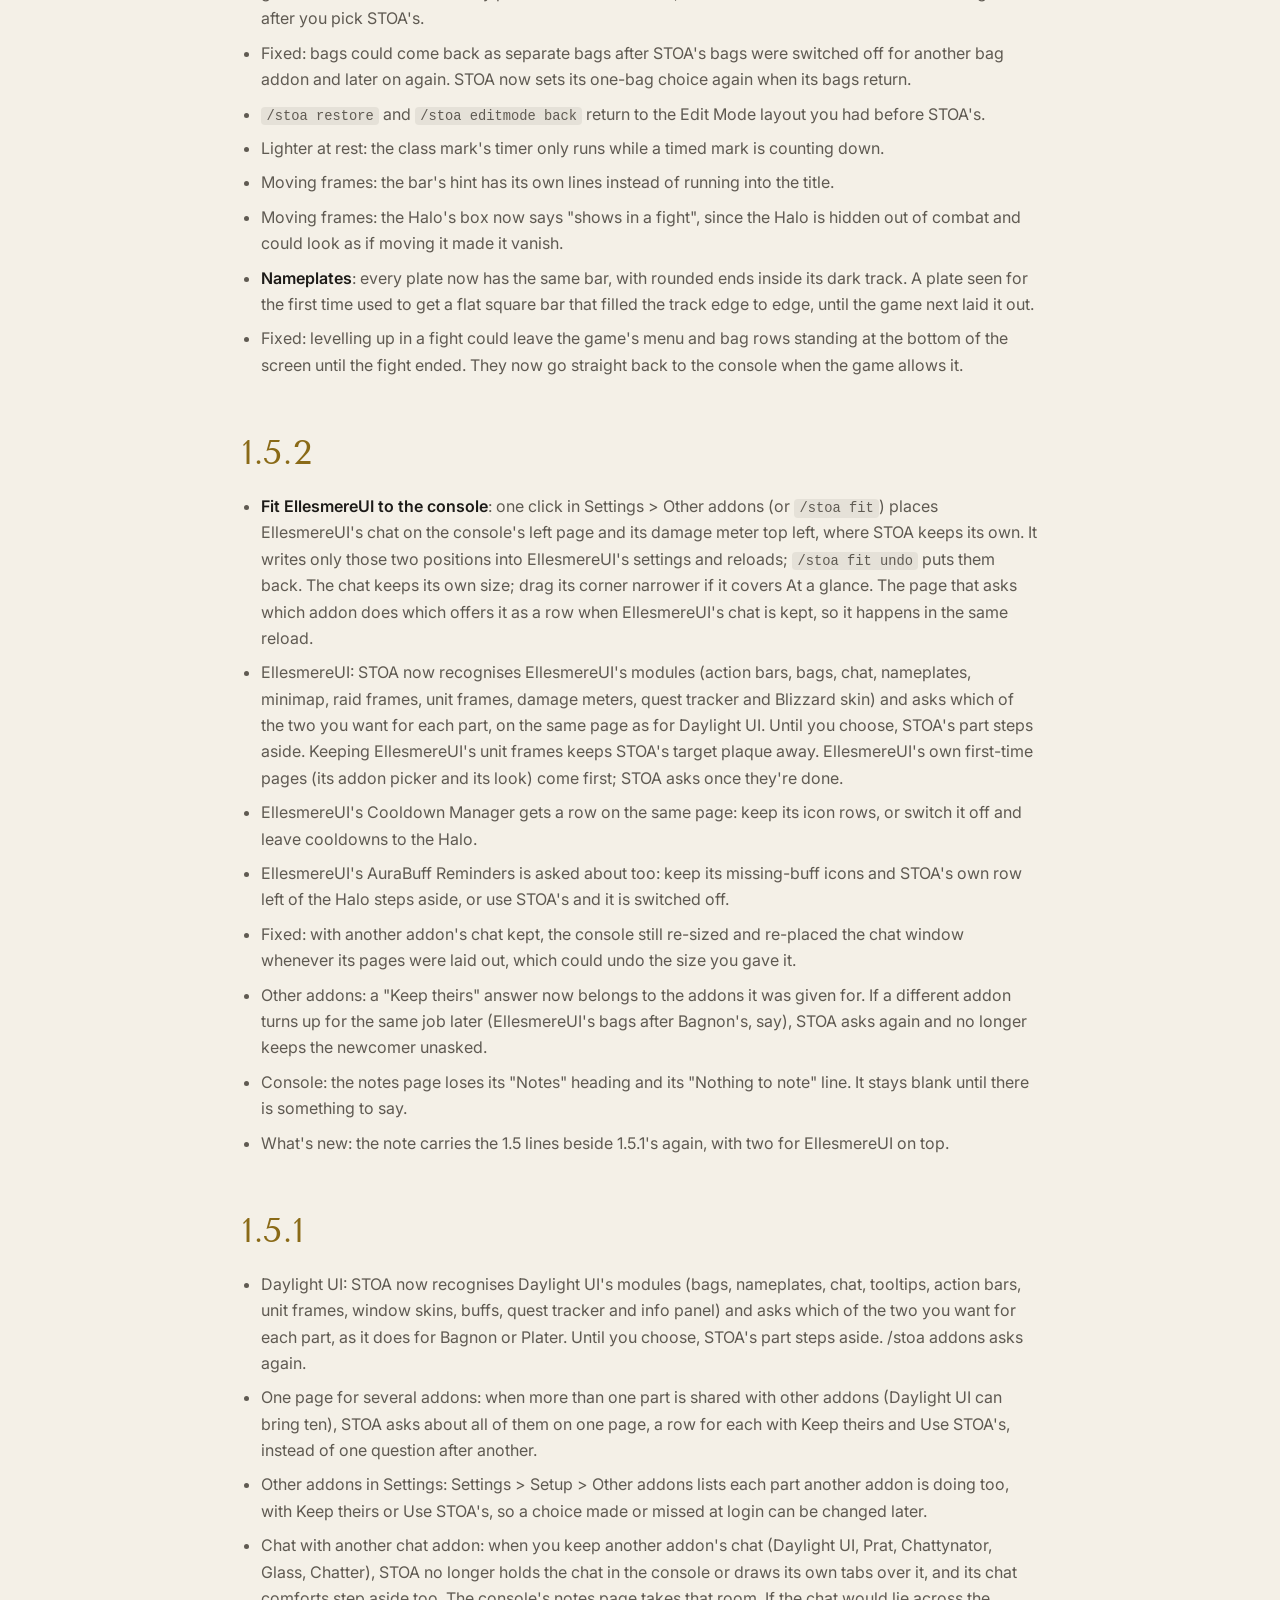
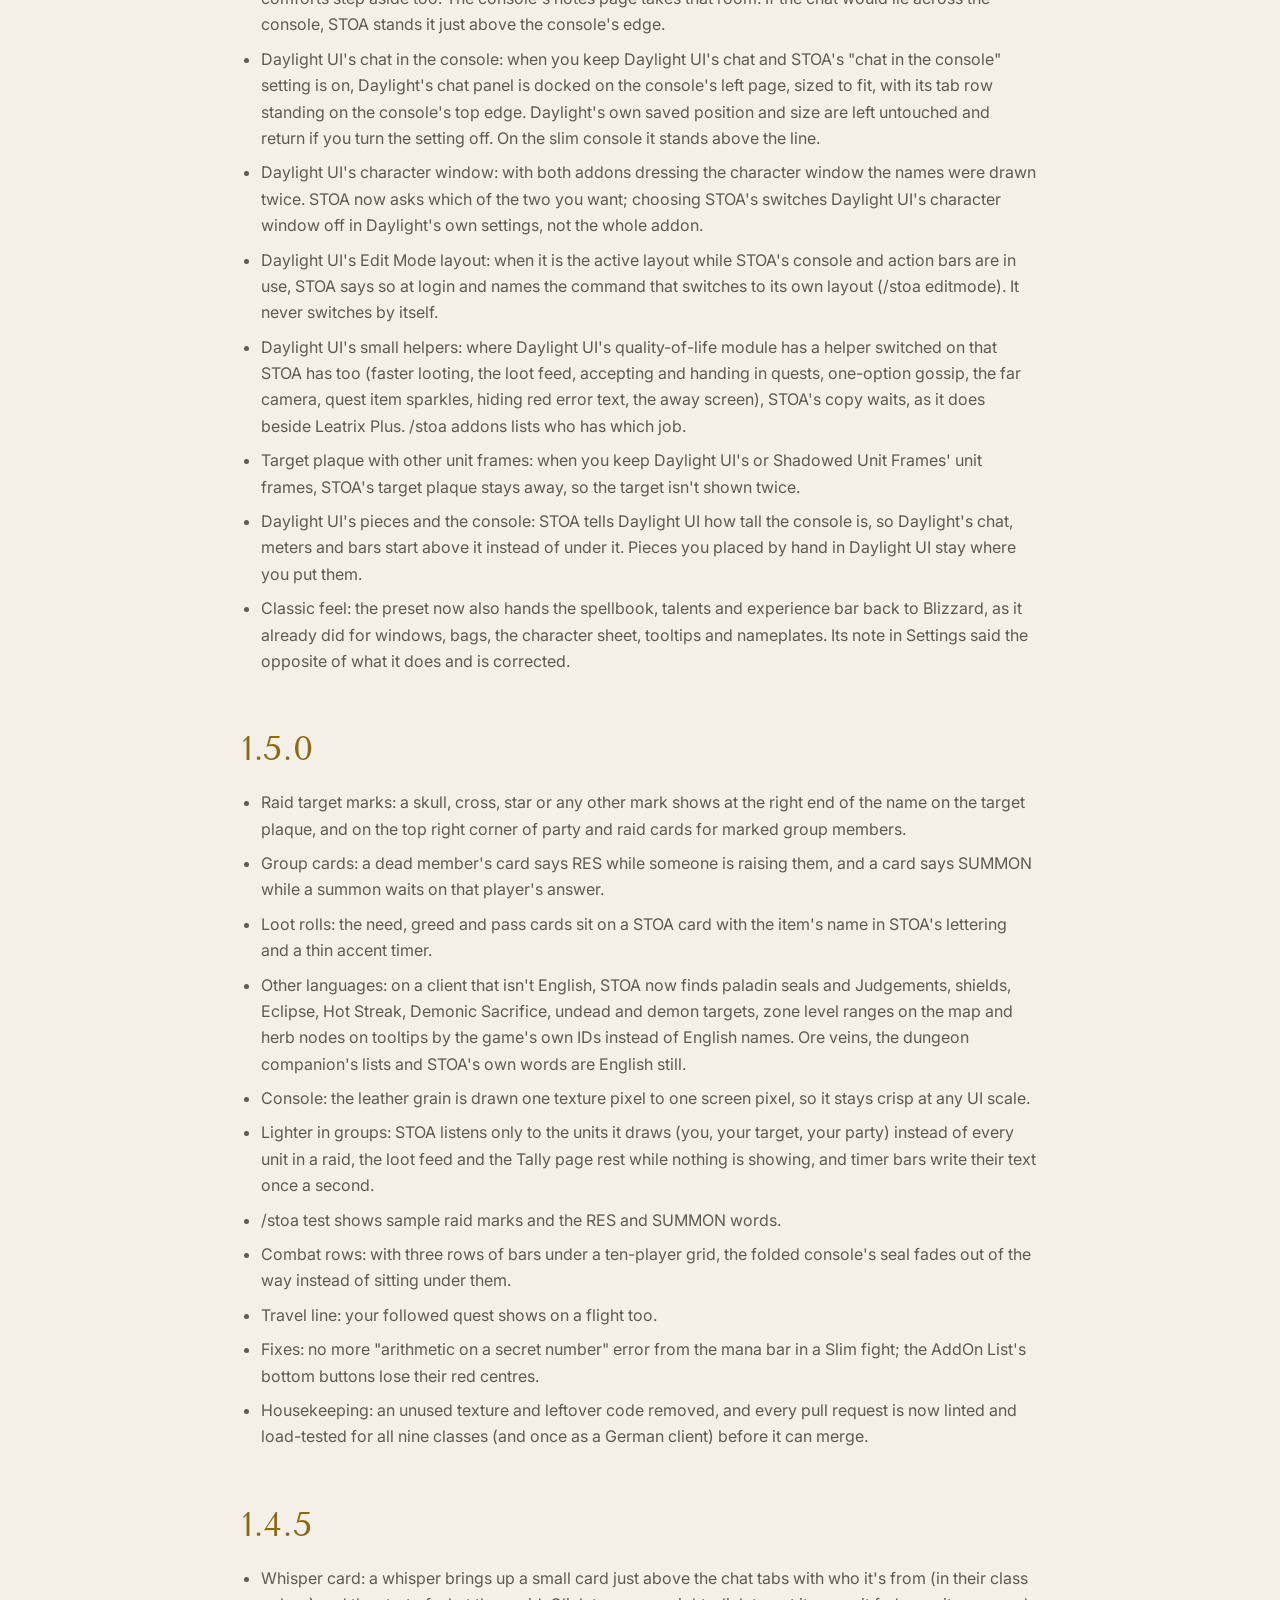
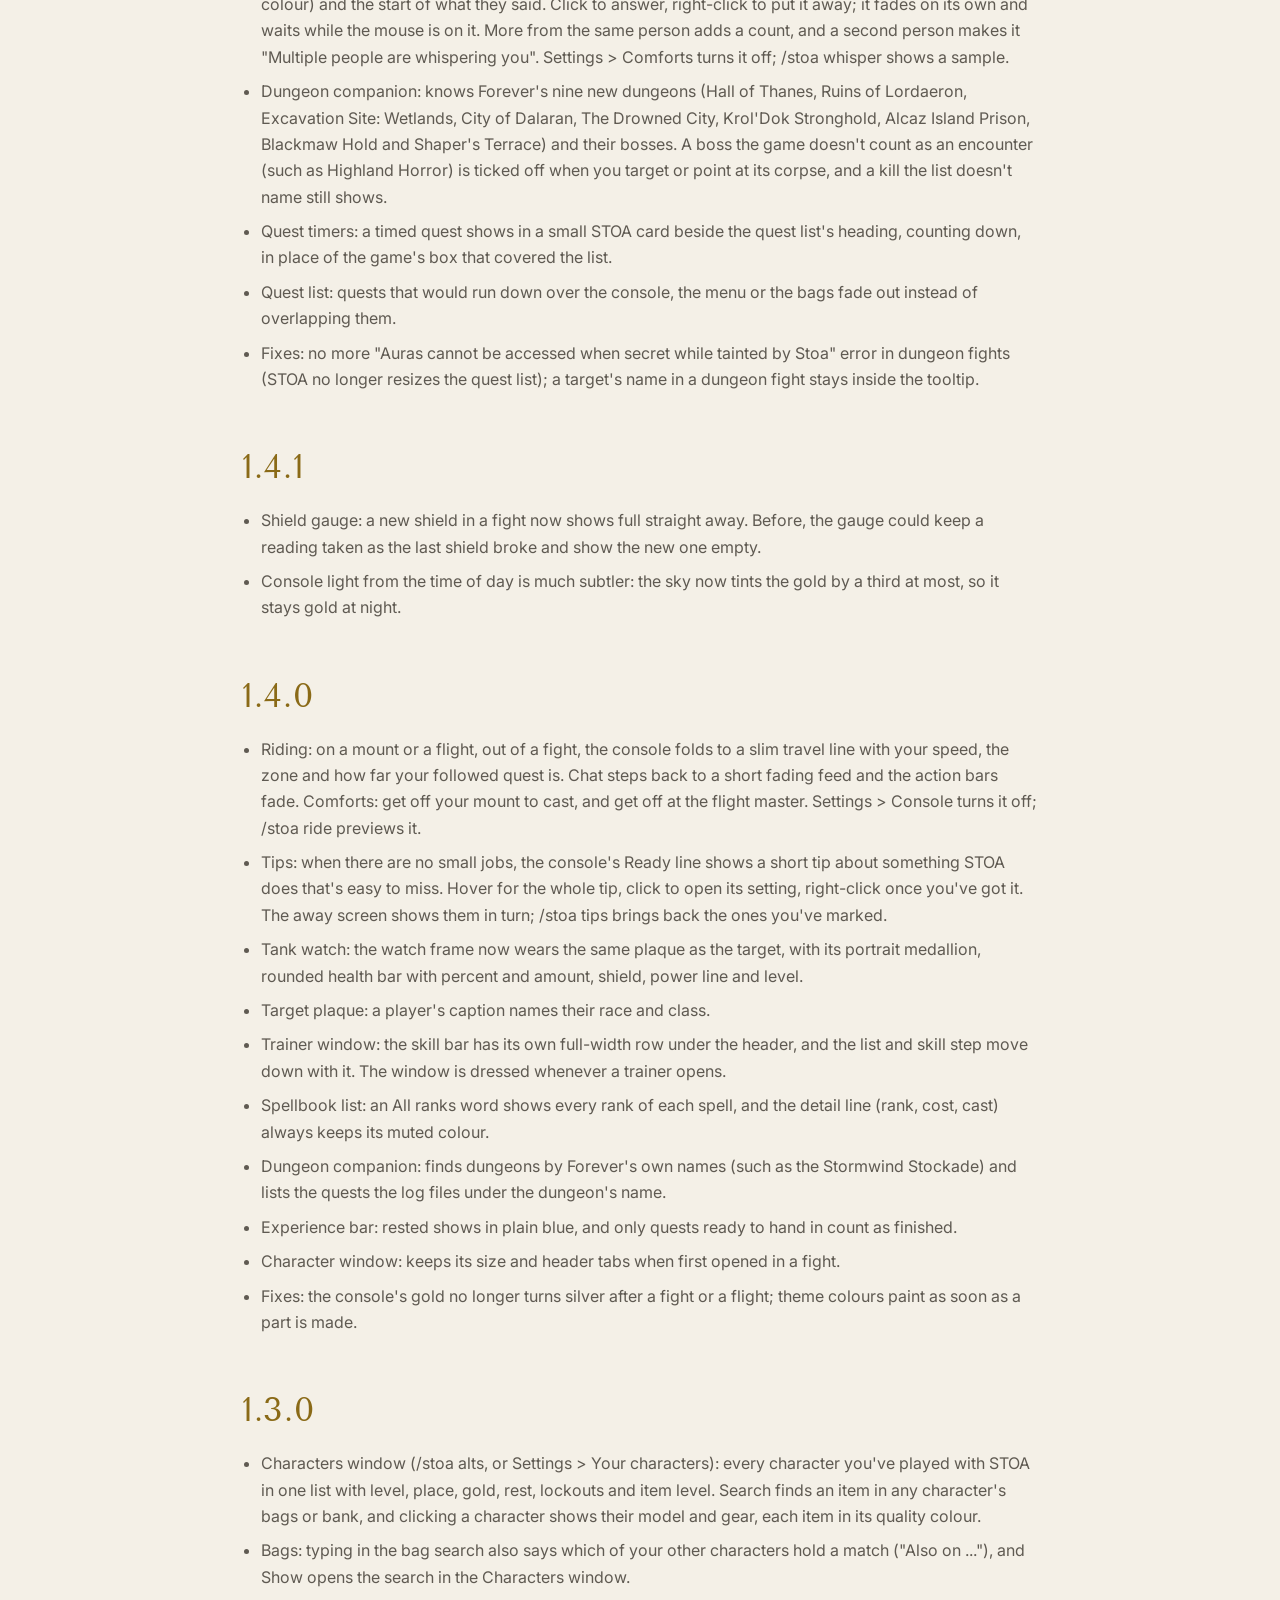
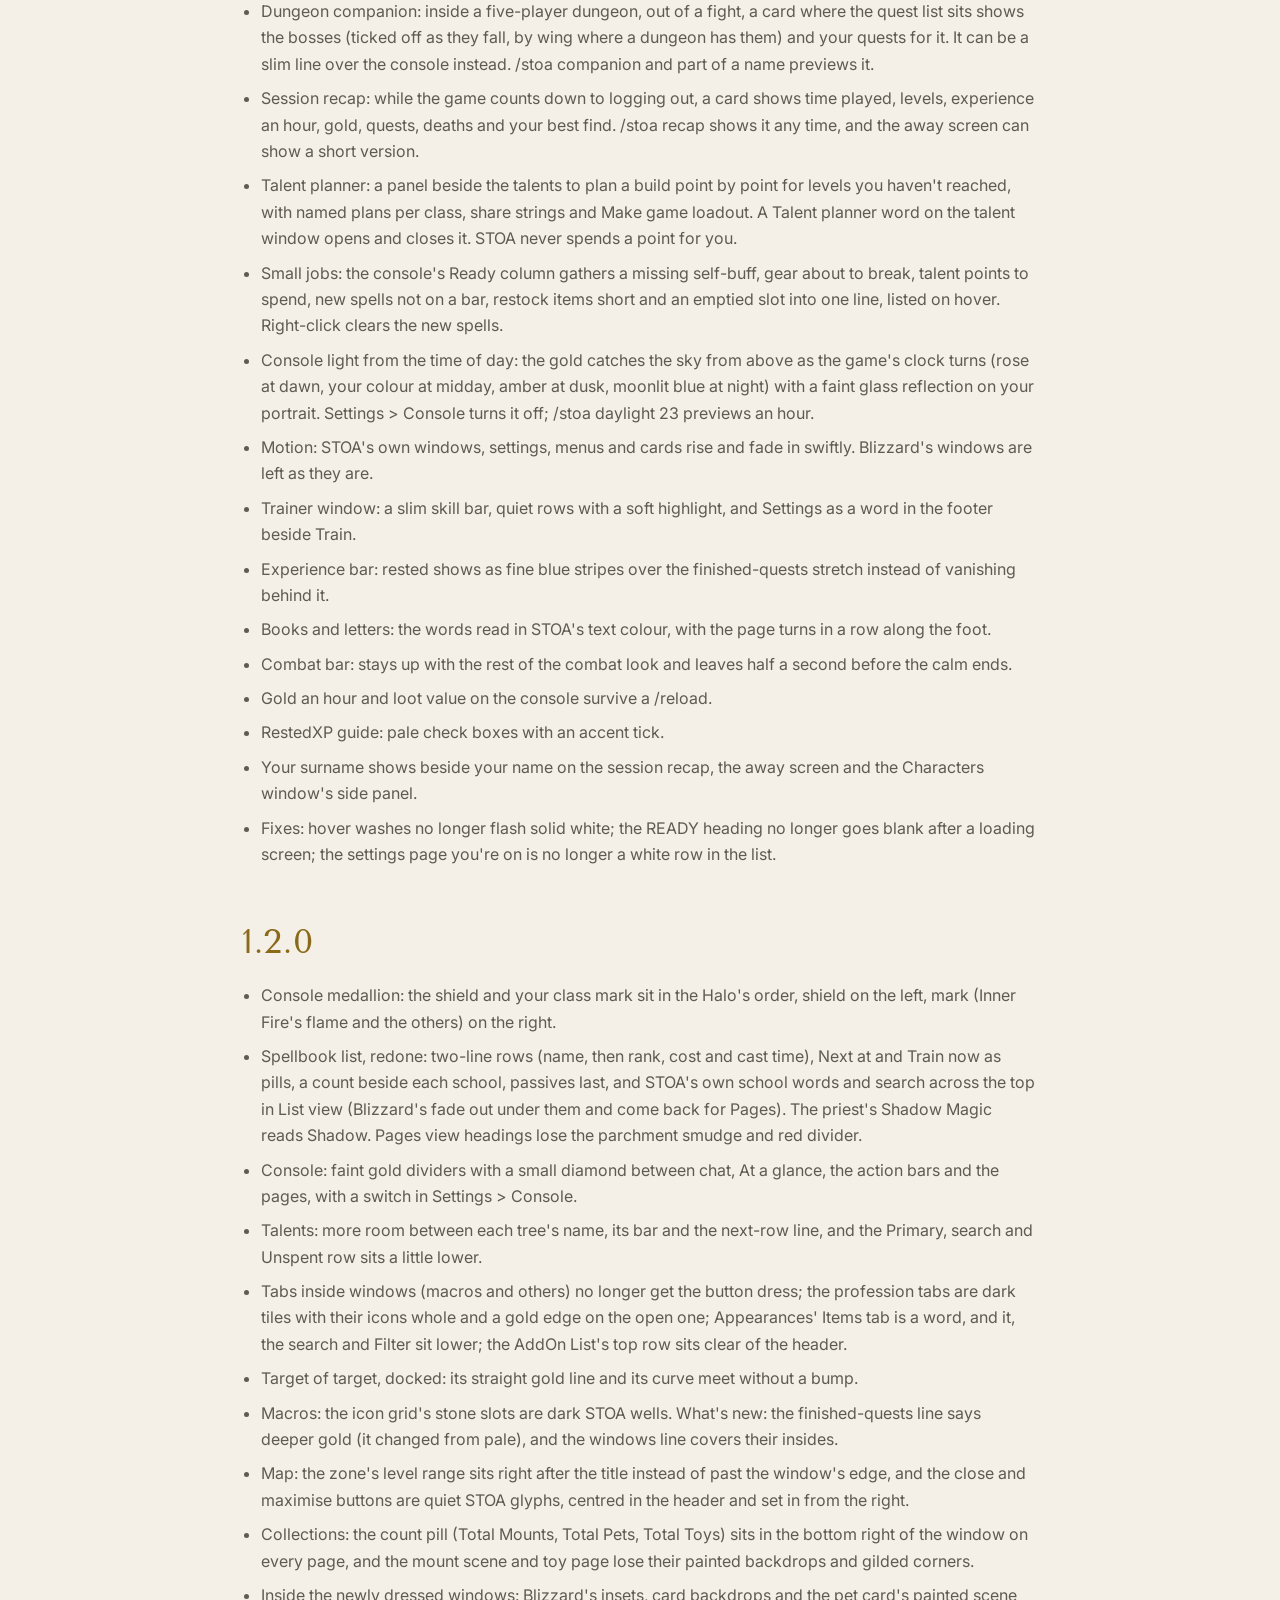
==== commit 0b67dd17: "2.1.2 notes: next press choice, Forever rotations, cooldowns timed from casts CHANGELOG 2.1.2 sectio" ====
--- a/docs/changelog.html
+++ b/docs/changelog.html
@@ -30,11 +30,9 @@
   <h1>Changelog</h1>
   <p class="lede">What changed in each release. The newest is first.</p>
 </section>
-<div class="bar prose"><section class="block release" id="v2-1-2"><h2>2.1.2</h2><ul><li><strong>Cooldowns page finds running profession cooldowns</strong>: a transmute or Mooncloth cooldown that was started before STOA could see it (on an older version, or before a profile reset) now shows after the next login, not only after the next cast. Transmutes share one cooldown in the game, so they share one row named Transmute.</li></ul>
-<ul><li><strong>Cooldowns page headline</strong>: the big line (1 ready, None ready) could stay unseen. Its small pulse is now drawn another way. It also runs the column's full width when there is no note beside it, so Nothing cooling is no longer cut off.</li></ul>
-<ul><li><strong>Welcome page, for healers</strong>: with a healing spec picked, the roles step now says that your party cards cast on a click with their own bindings, what the click grid is, and where to change and move them.</li></ul>
-<ul><li><strong>Flight map</strong>: the flight map was left in the game's own frame. STOA now dresses it when you open a flight master.</li></ul>
-<ul><li><strong>One-line tooltips</strong>: a tooltip with only a title showed a sliver of the body under its header. A one-line tooltip is now all header.</li></ul></section><section class="block release" id="v2-1-1"><h2>2.1.1</h2><ul><li><strong>Class colours on names</strong>: a new choice on Settings &gt; Look. As the theme sets (the default) keeps things as they were: Bone and the class themes colour names by class, while Tide, Graphite, Matte and the colour vision modes keep them in the text colour. Always and Never override the theme, on party and raid cards, the target, nameplates, tooltips, the threat list, meters and the roster.</li></ul>
+<div class="bar prose"><section class="block release" id="v2-1-2"><h2>2.1.2</h2><ul><li><strong>Outline the next press, your way</strong>: Settings &gt; Combat &gt; Combat bar &gt; Outline the next press is now a choice. STOA's order (the default) keeps STOA's priority, The game's suggestion outlines Forever's own pick instead, and Off never outlines a button.</li></ul>
+<ul><li><strong>Up-to-date next press for every spec</strong>: STOA's order now follows Warcraft Tavern's current Forever guides for every damage and tank spec, with Forever's new spells. Warlocks get a list per tree (Banes, your last Curse, Wrack, Conflagrate, Incinerate, Demonic Brand), fire mages Pyroblast at 3 Heating Up and Scorch to 5 stacks, arcane Arcane Wrath, rogues their spec's builder and finishers (Mutilate, Venom, Hemorrhage, Shank, Death Mark), hunters Aimed Shot, Sniper Shot and hawks, shamans Lava Burst and instant Lightning Bolt on Maelstrom, warriors separate Arms, Fury and Protection lists, paladins Judgement first, Consecration and the Unsealed Wrath swap, and ferals the guide's Bite and Shifting Power thresholds. Heroic Strike is no longer outlined, since it doesn't use the global cooldown.</li></ul>
+<ul><li><strong>Next press in a fight</strong>: the game hides cooldowns from addons in combat, so Mind Blast, Shadow Word: Death, Judgement and other cooldowns never read as ready and the outline fell back to the game's suggestion. STOA now times them from your own casts, with the length the game last showed out of combat.</li></ul></section><section class="block release" id="v2-1-1"><h2>2.1.1</h2><ul><li><strong>Class colours on names</strong>: a new choice on Settings &gt; Look. As the theme sets (the default) keeps things as they were: Bone and the class themes colour names by class, while Tide, Graphite, Matte and the colour vision modes keep them in the text colour. Always and Never override the theme, on party and raid cards, the target, nameplates, tooltips, the threat list, meters and the roster.</li></ul>
 <ul><li><strong>Cooldowns page</strong>: a cooldown with no name no longer takes a row, the hearthstone is no longer listed a second time as ready on your other characters, and the headline keeps its full strength. The page also stops adding to STOA's list of themed parts every few seconds.</li></ul>
 <ul><li><strong>Unit tooltips in a dungeon fight</strong>: when the game hides which unit a tooltip is for, STOA now reads what the mouse is over instead of leaving the game's lines undressed.</li></ul>
 <ul><li>**<code>/stoa report</code> remembers blocked actions**: the last few times the game said an interface action failed because of an addon are kept past a reload, with the addon and the function it named, so the report still shows them afterwards.</li></ul>
@@ -51,7 +49,7 @@
 </main>
 <footer class="foot">
   <div class="bar">
-    <p>STOA 2.1.2 for WoW Forever (interface 16001). Made by Tyler.</p>
+    <p>STOA 2.1.1 for WoW Forever (interface 16001). Made by Tyler.</p>
     <p><a href="https://github.com/tylerhagan/stoa">GitHub</a> · <a href="https://www.curseforge.com/wow/addons/stoa">CurseForge</a> · <a href="https://github.com/tylerhagan/stoa/issues/new/choose">Report a bug</a></p>
   </div>
 </footer>
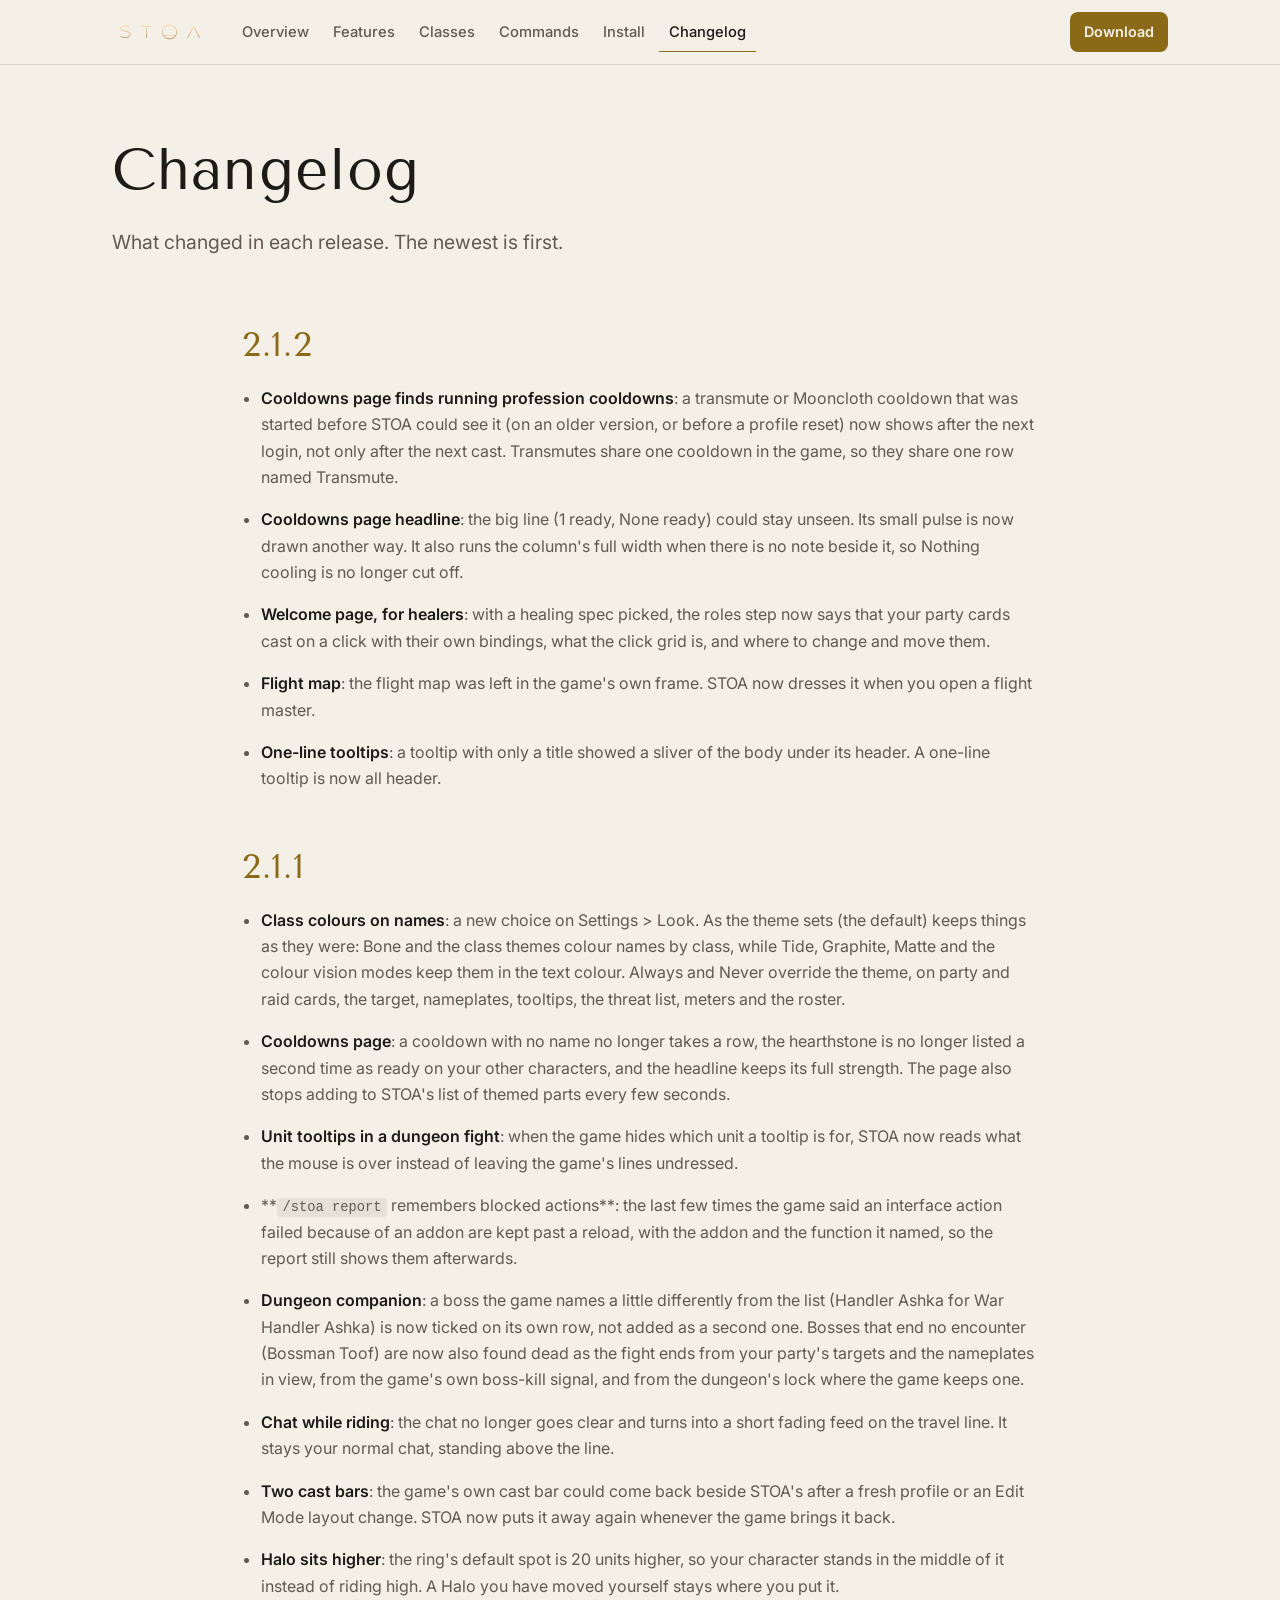
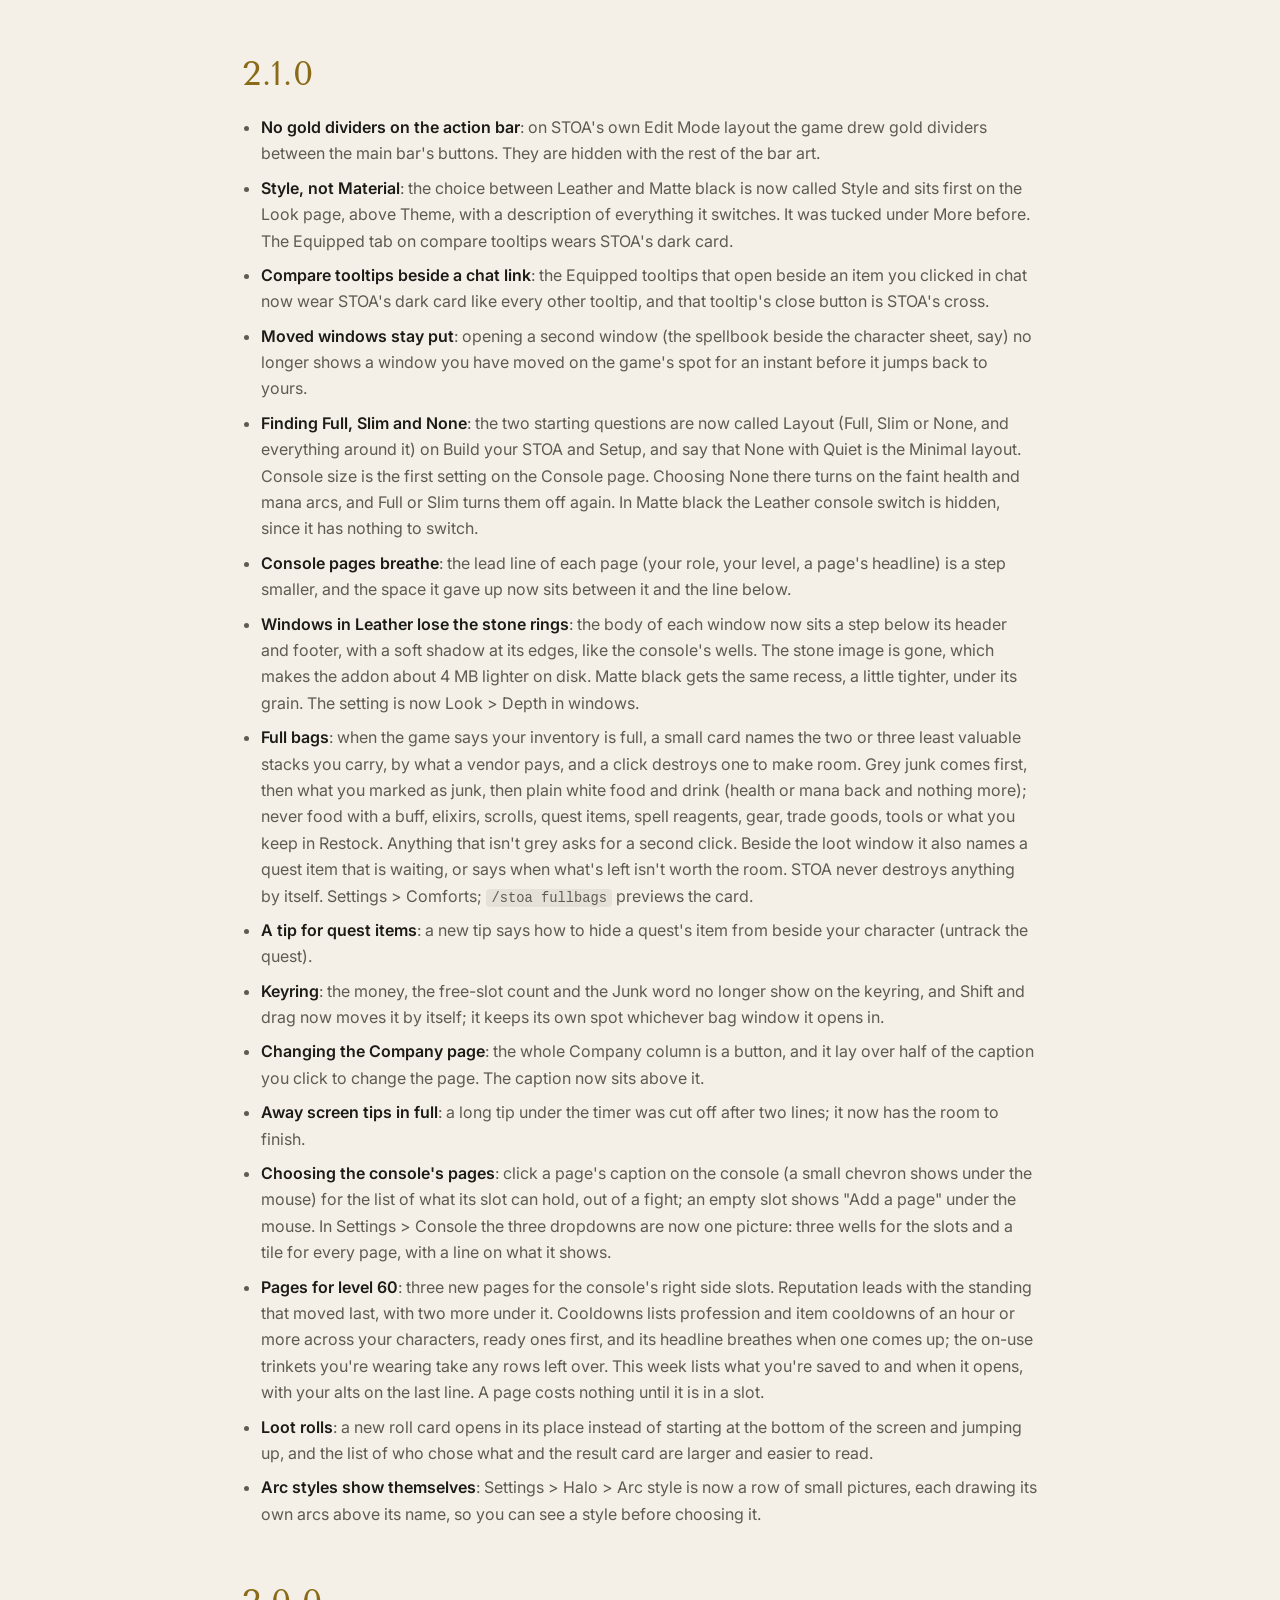
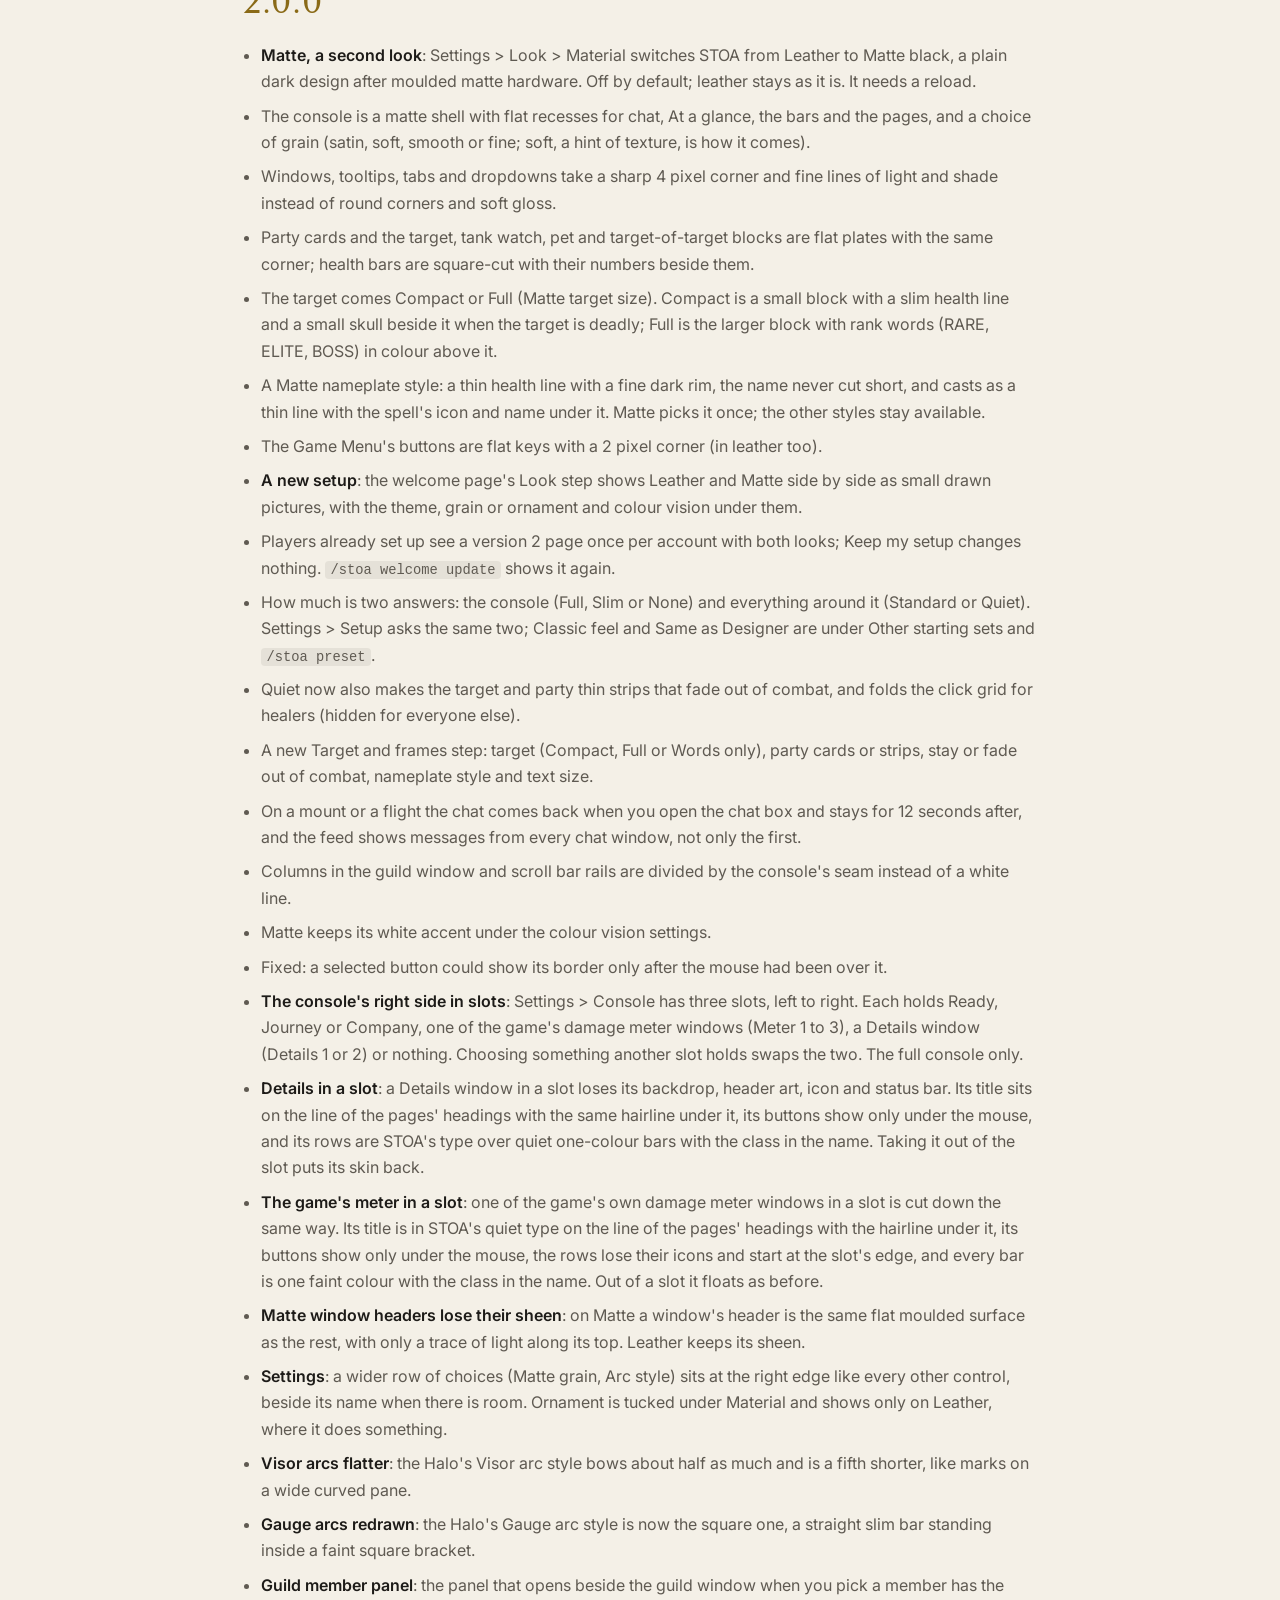
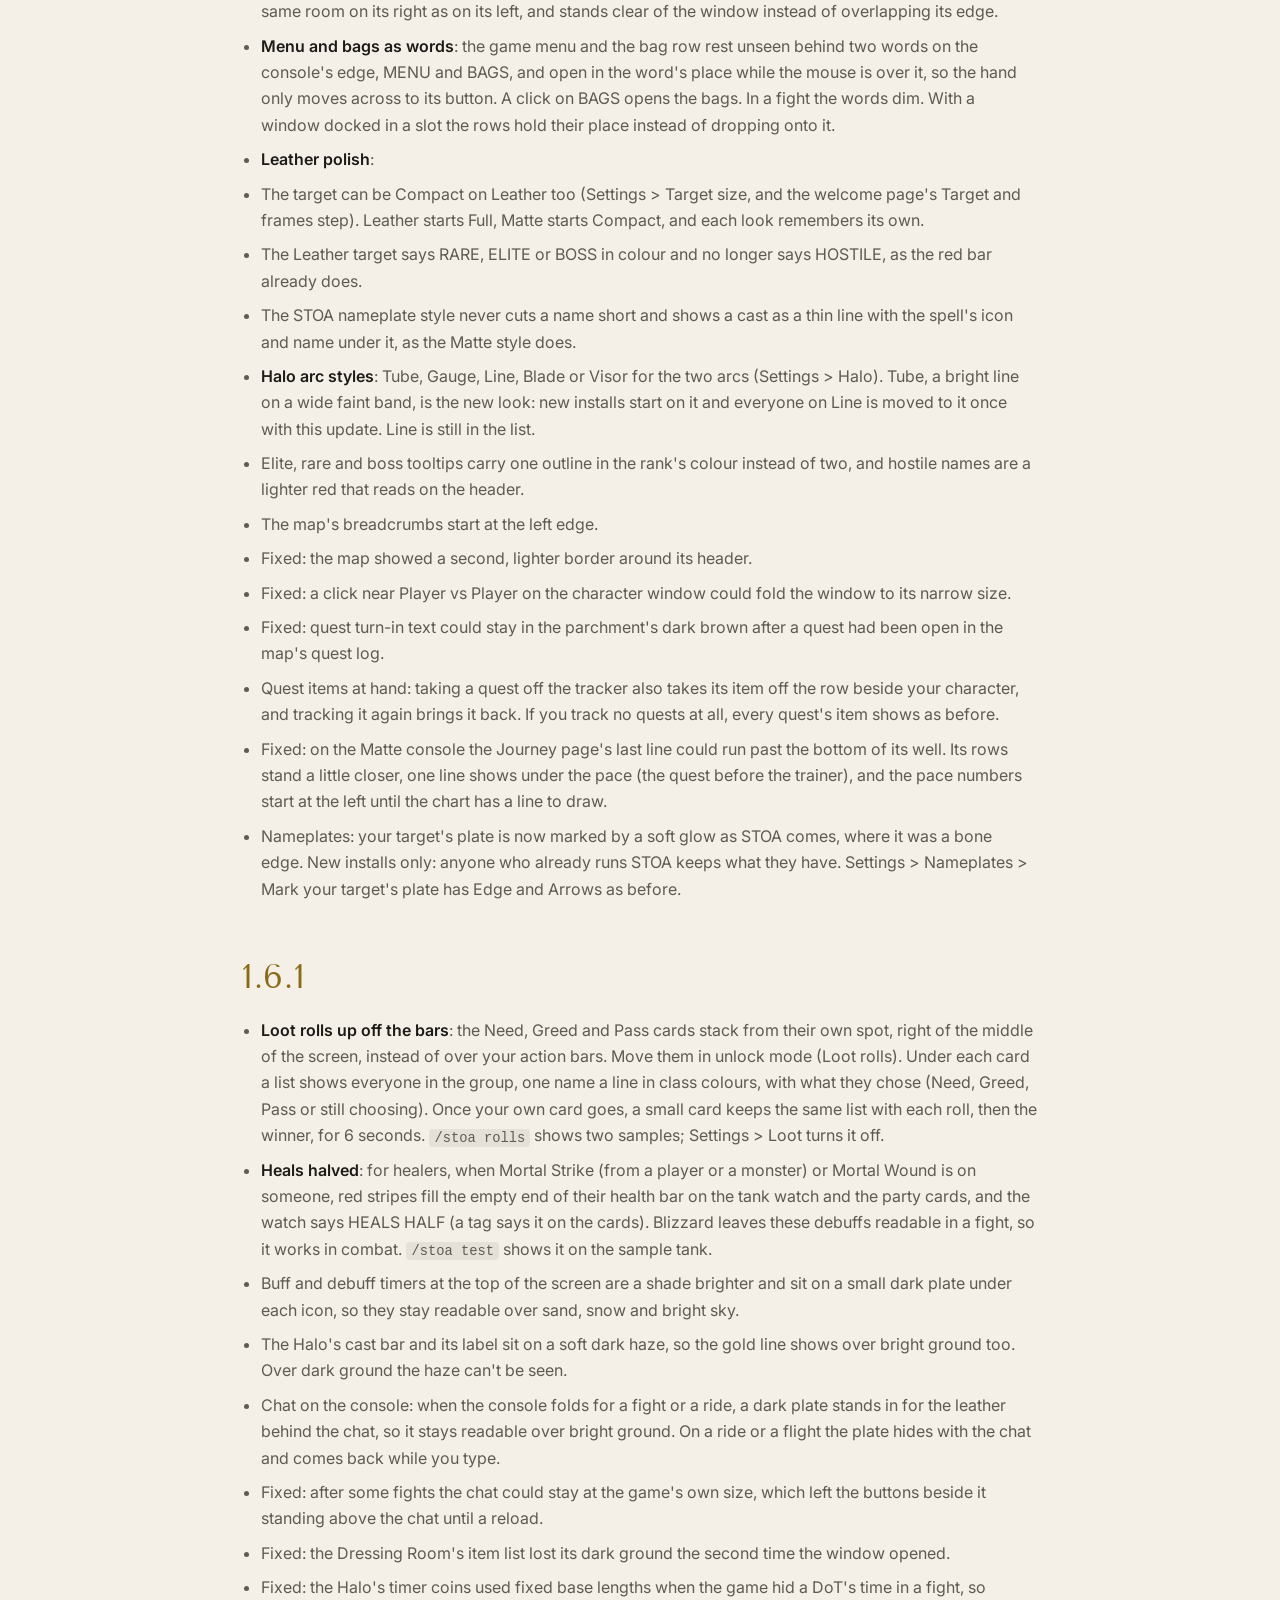
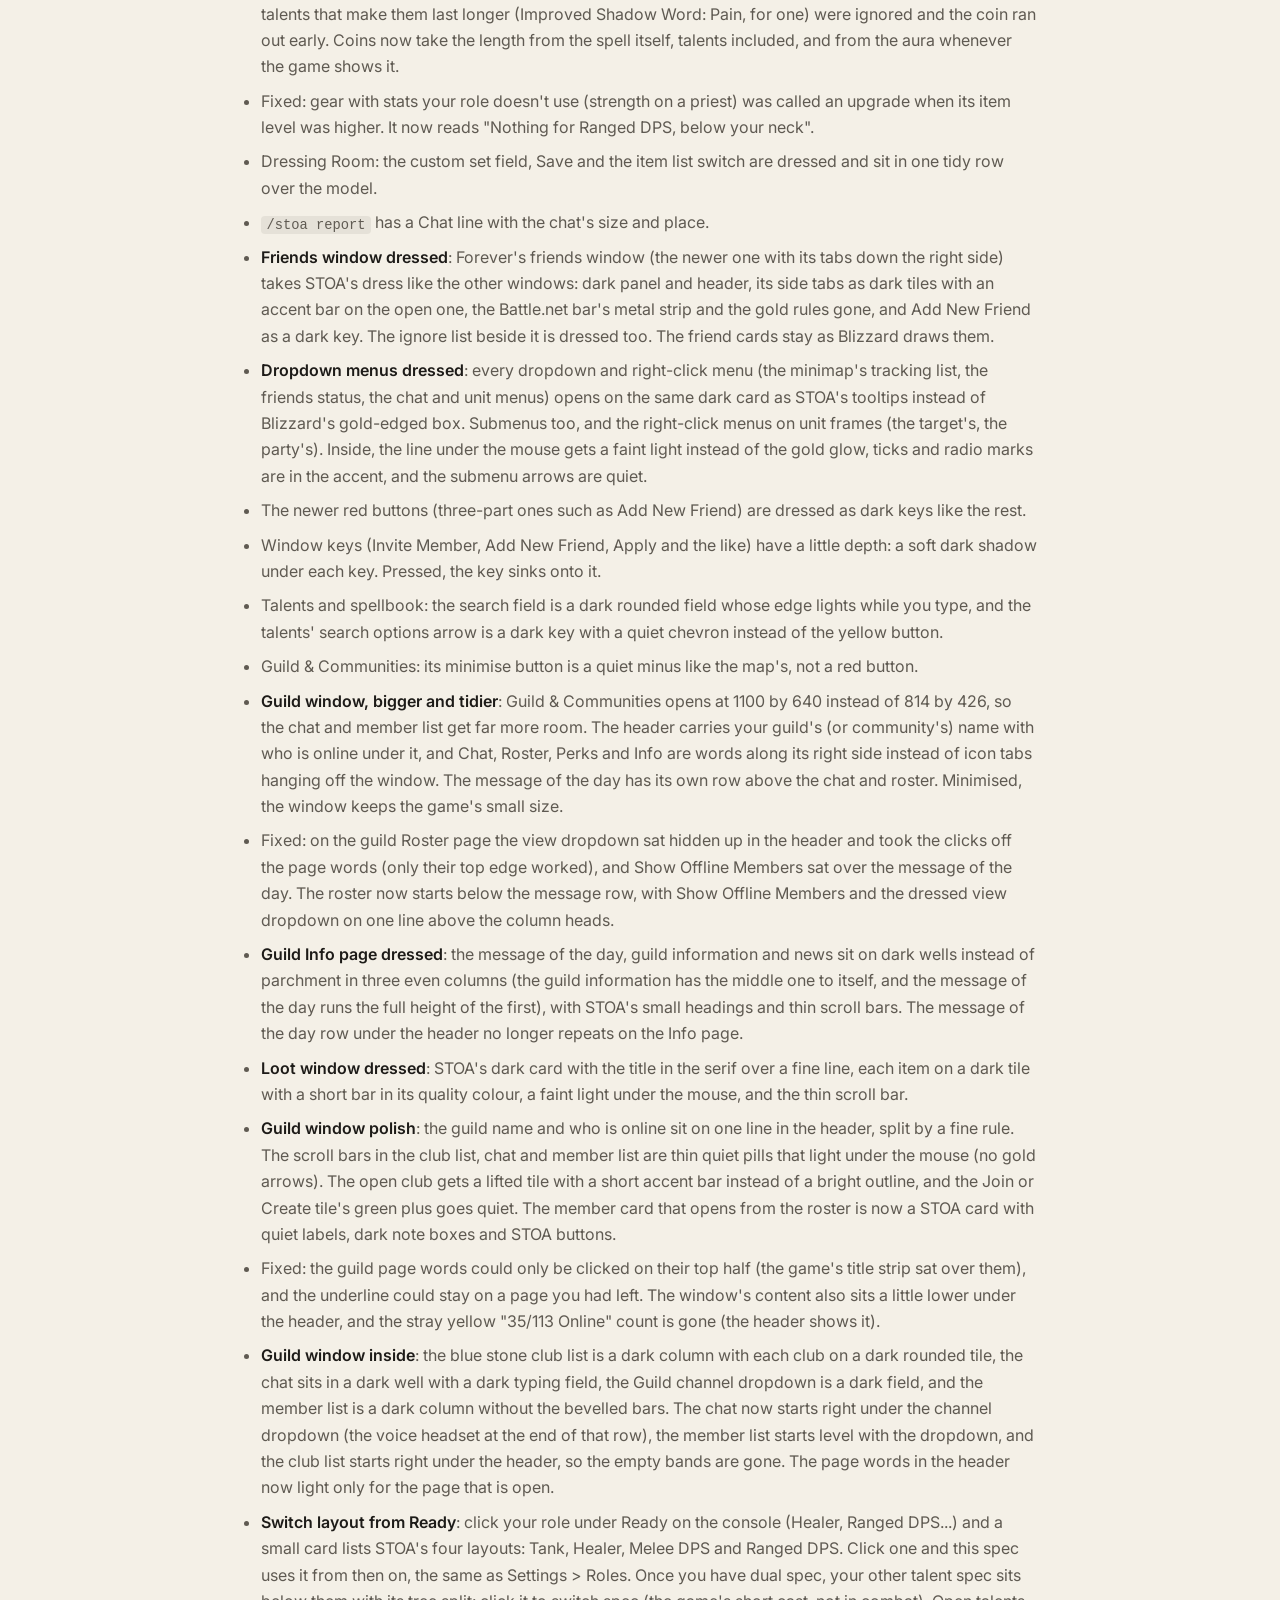
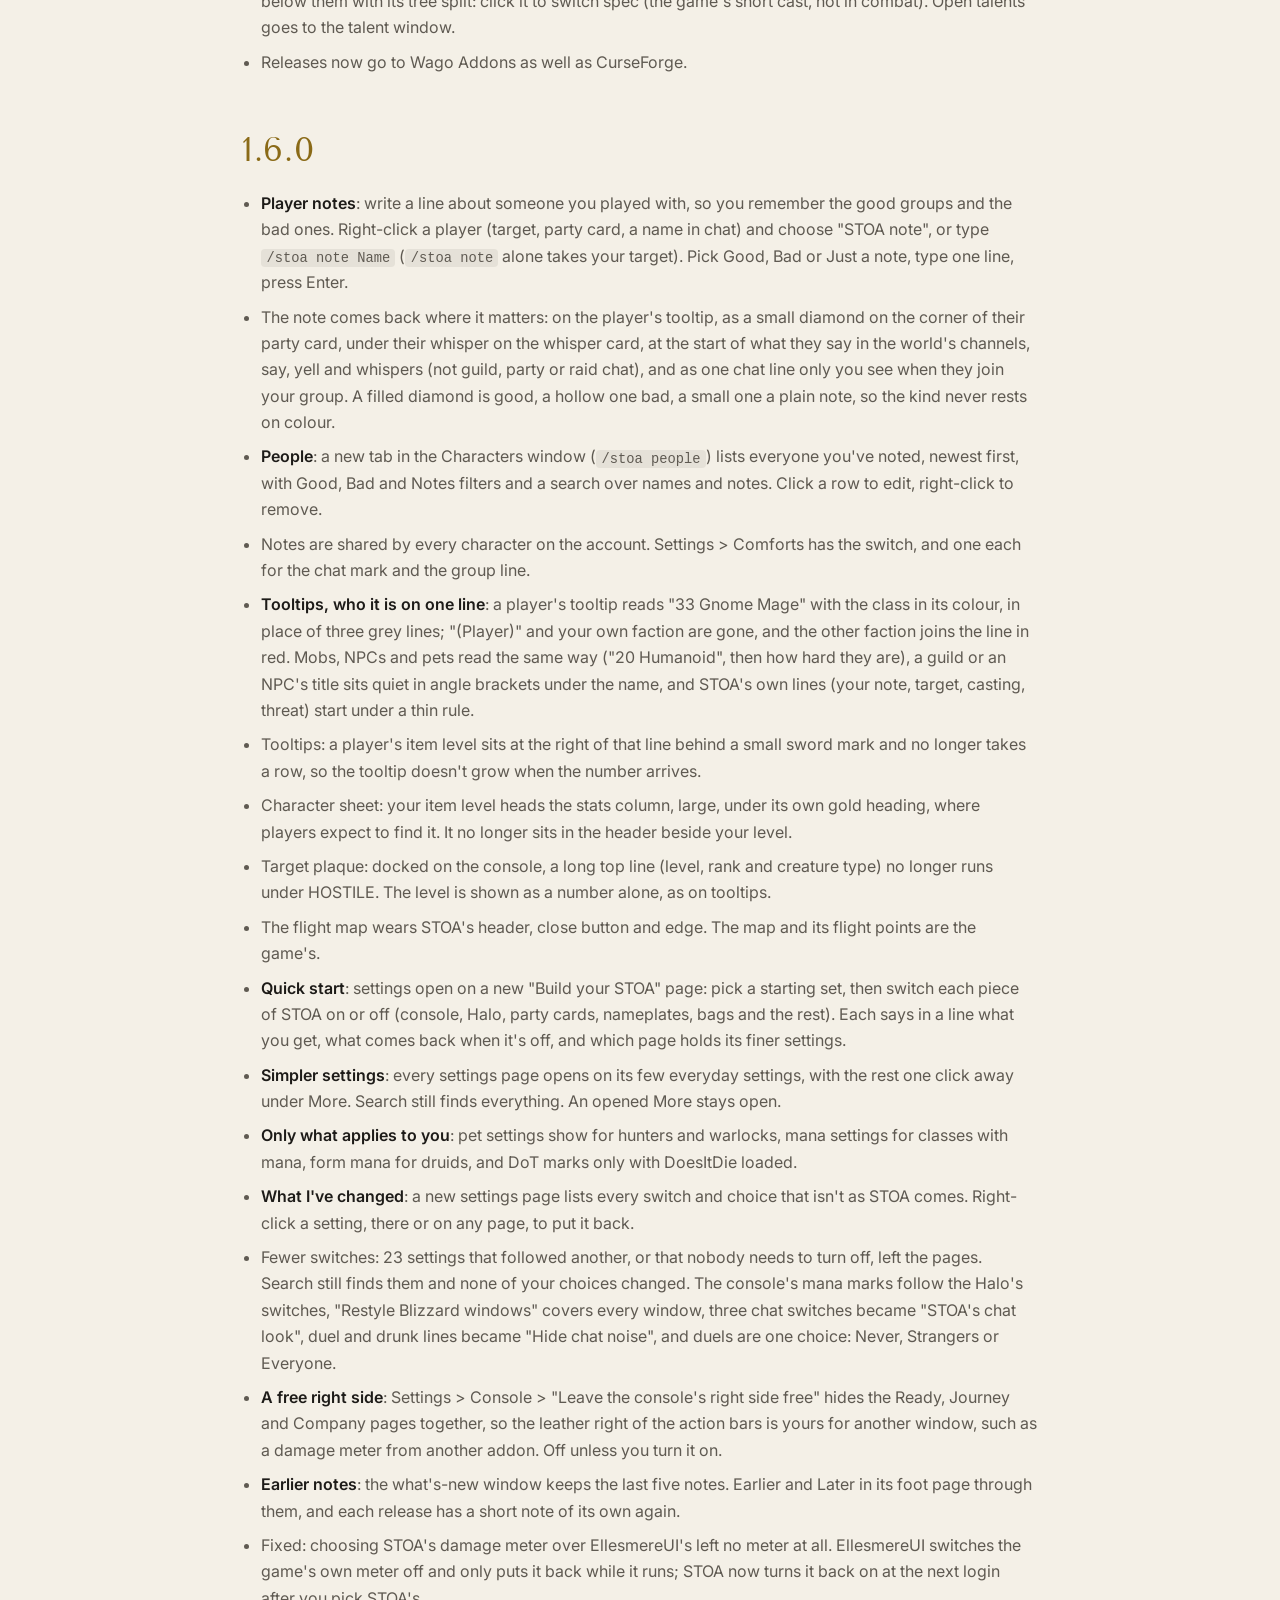
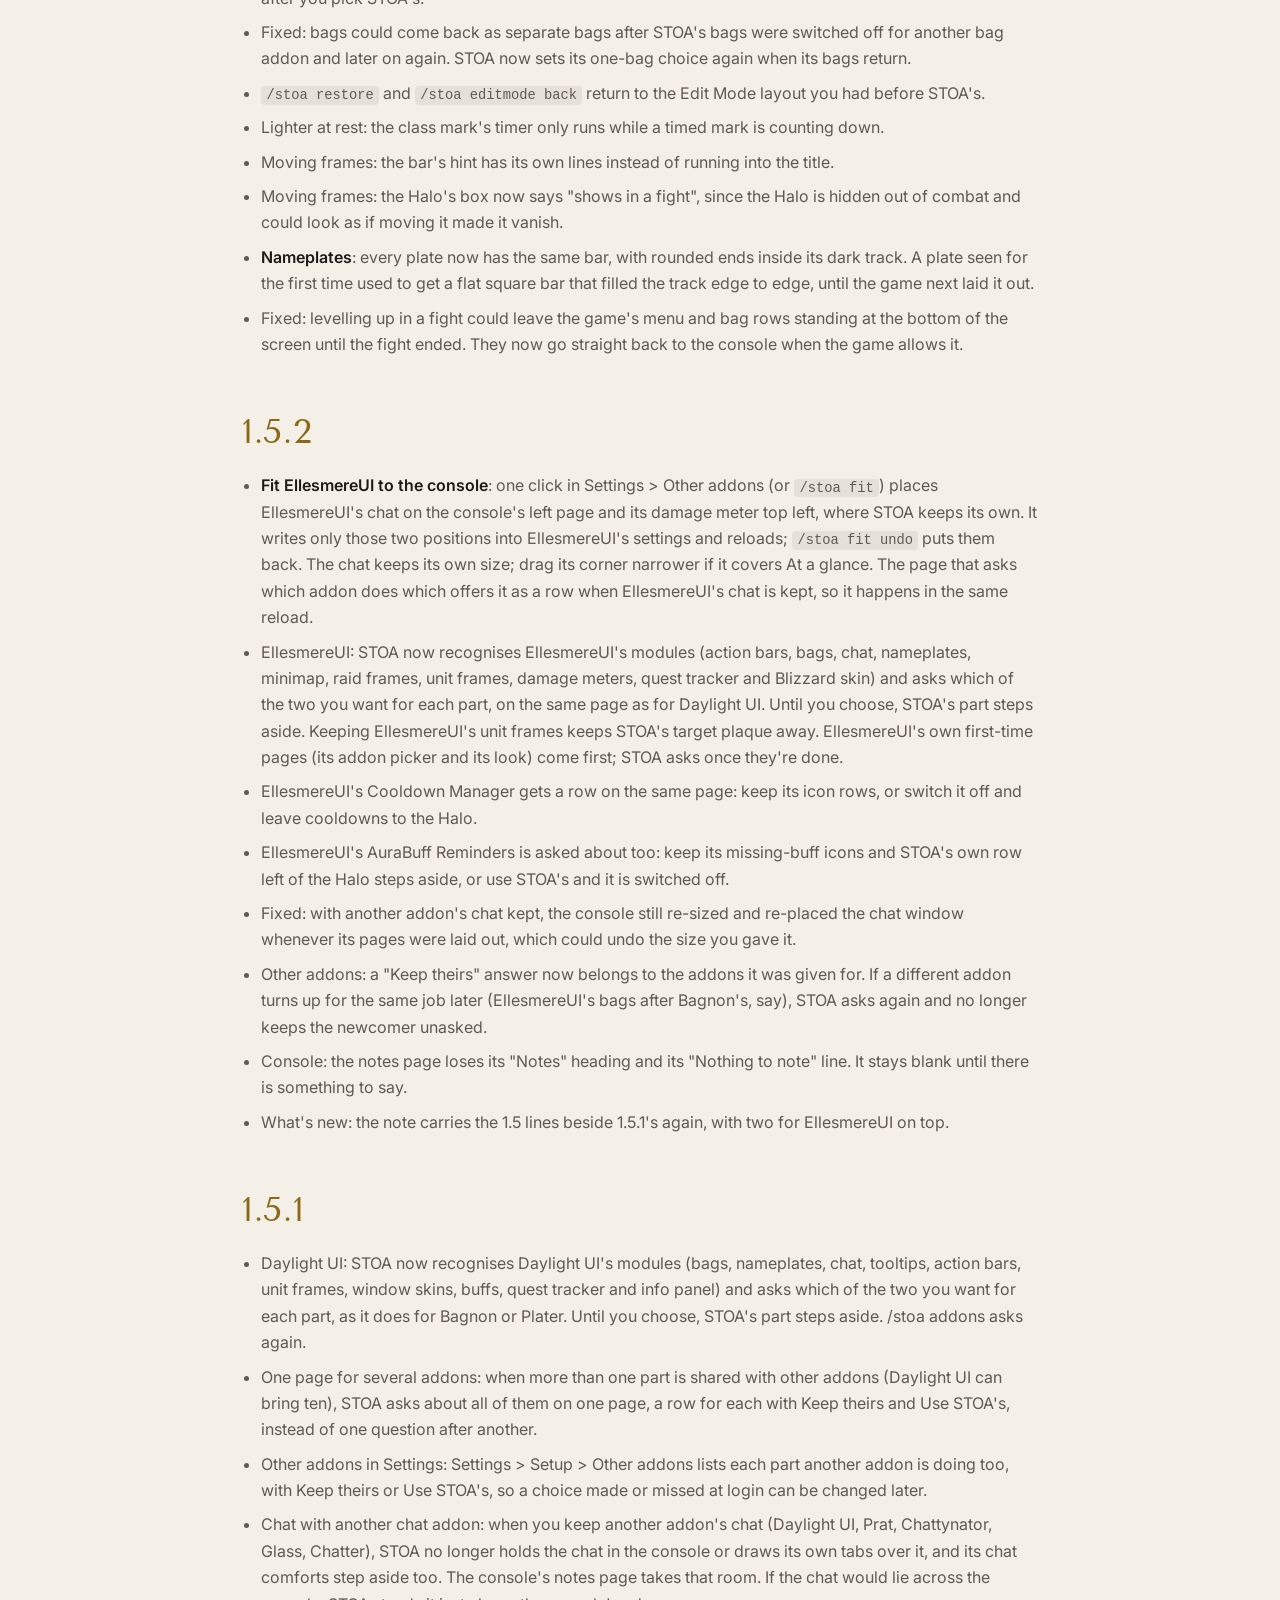
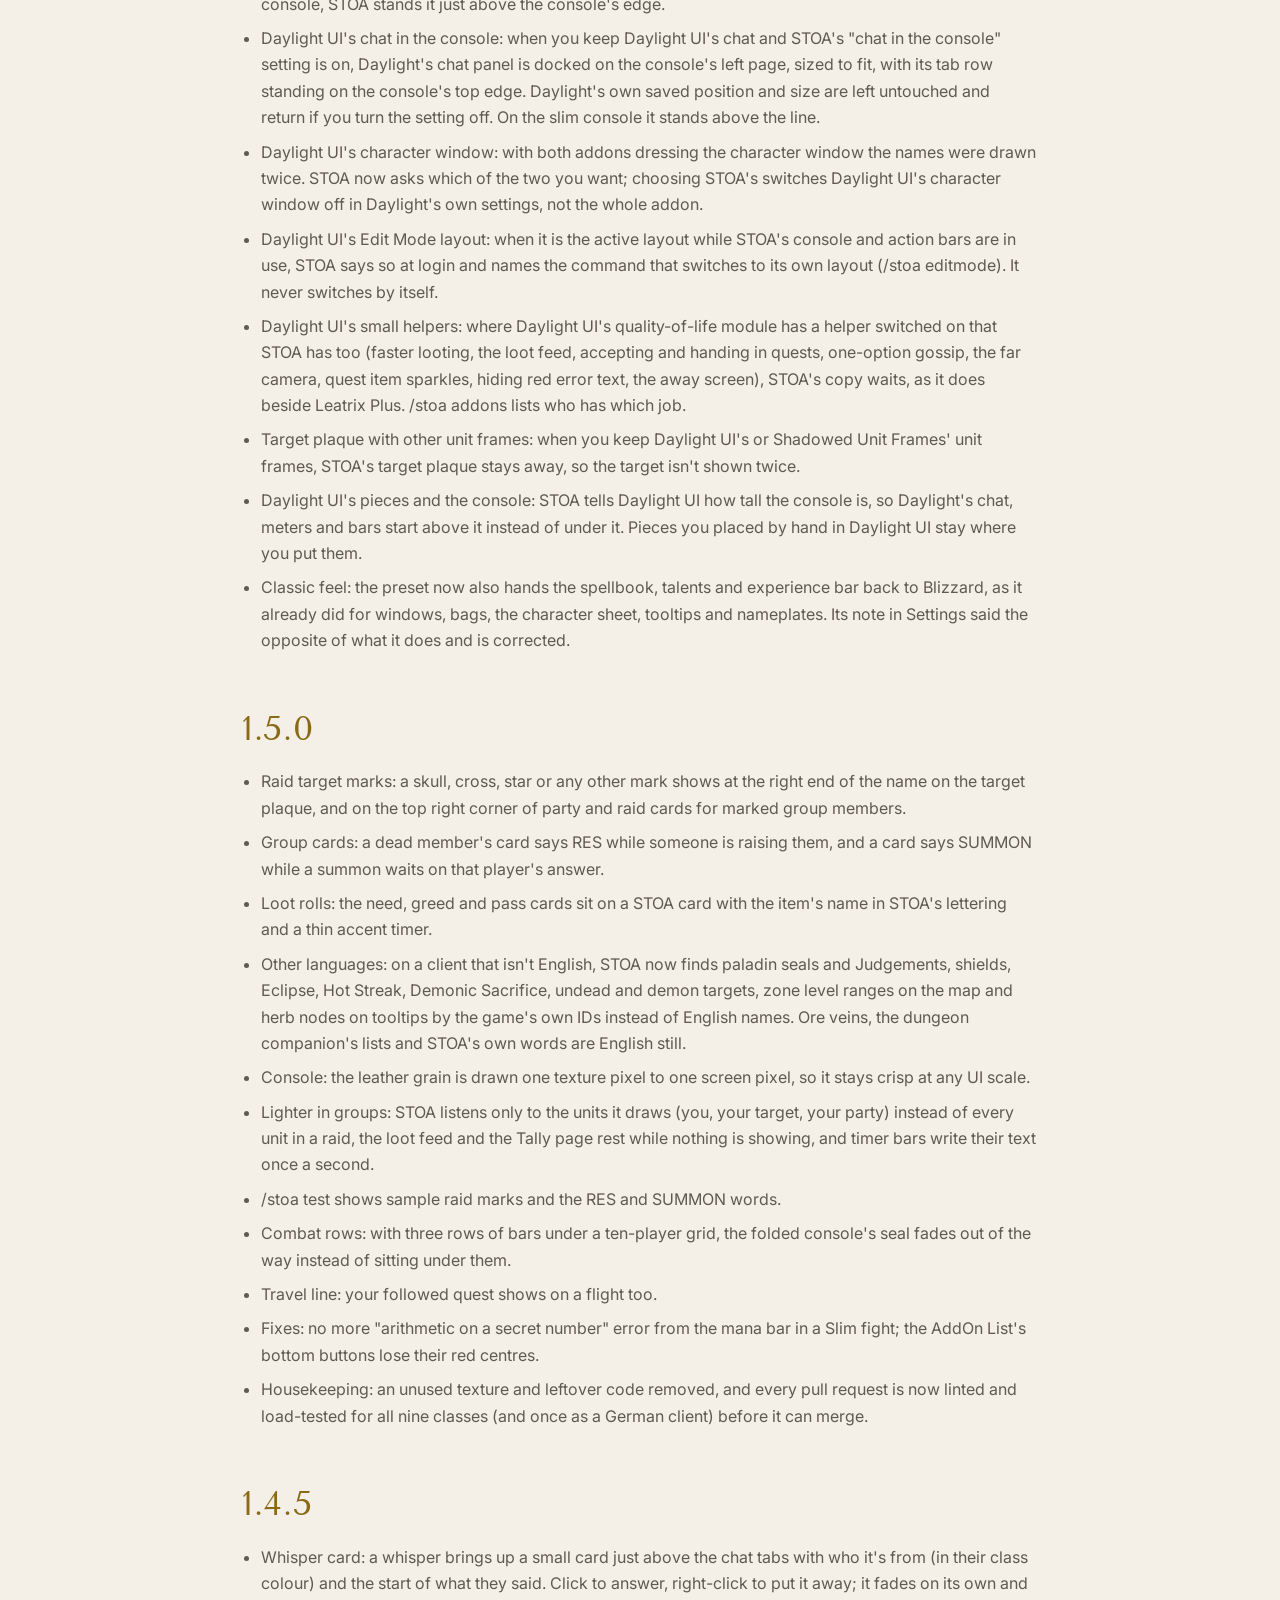
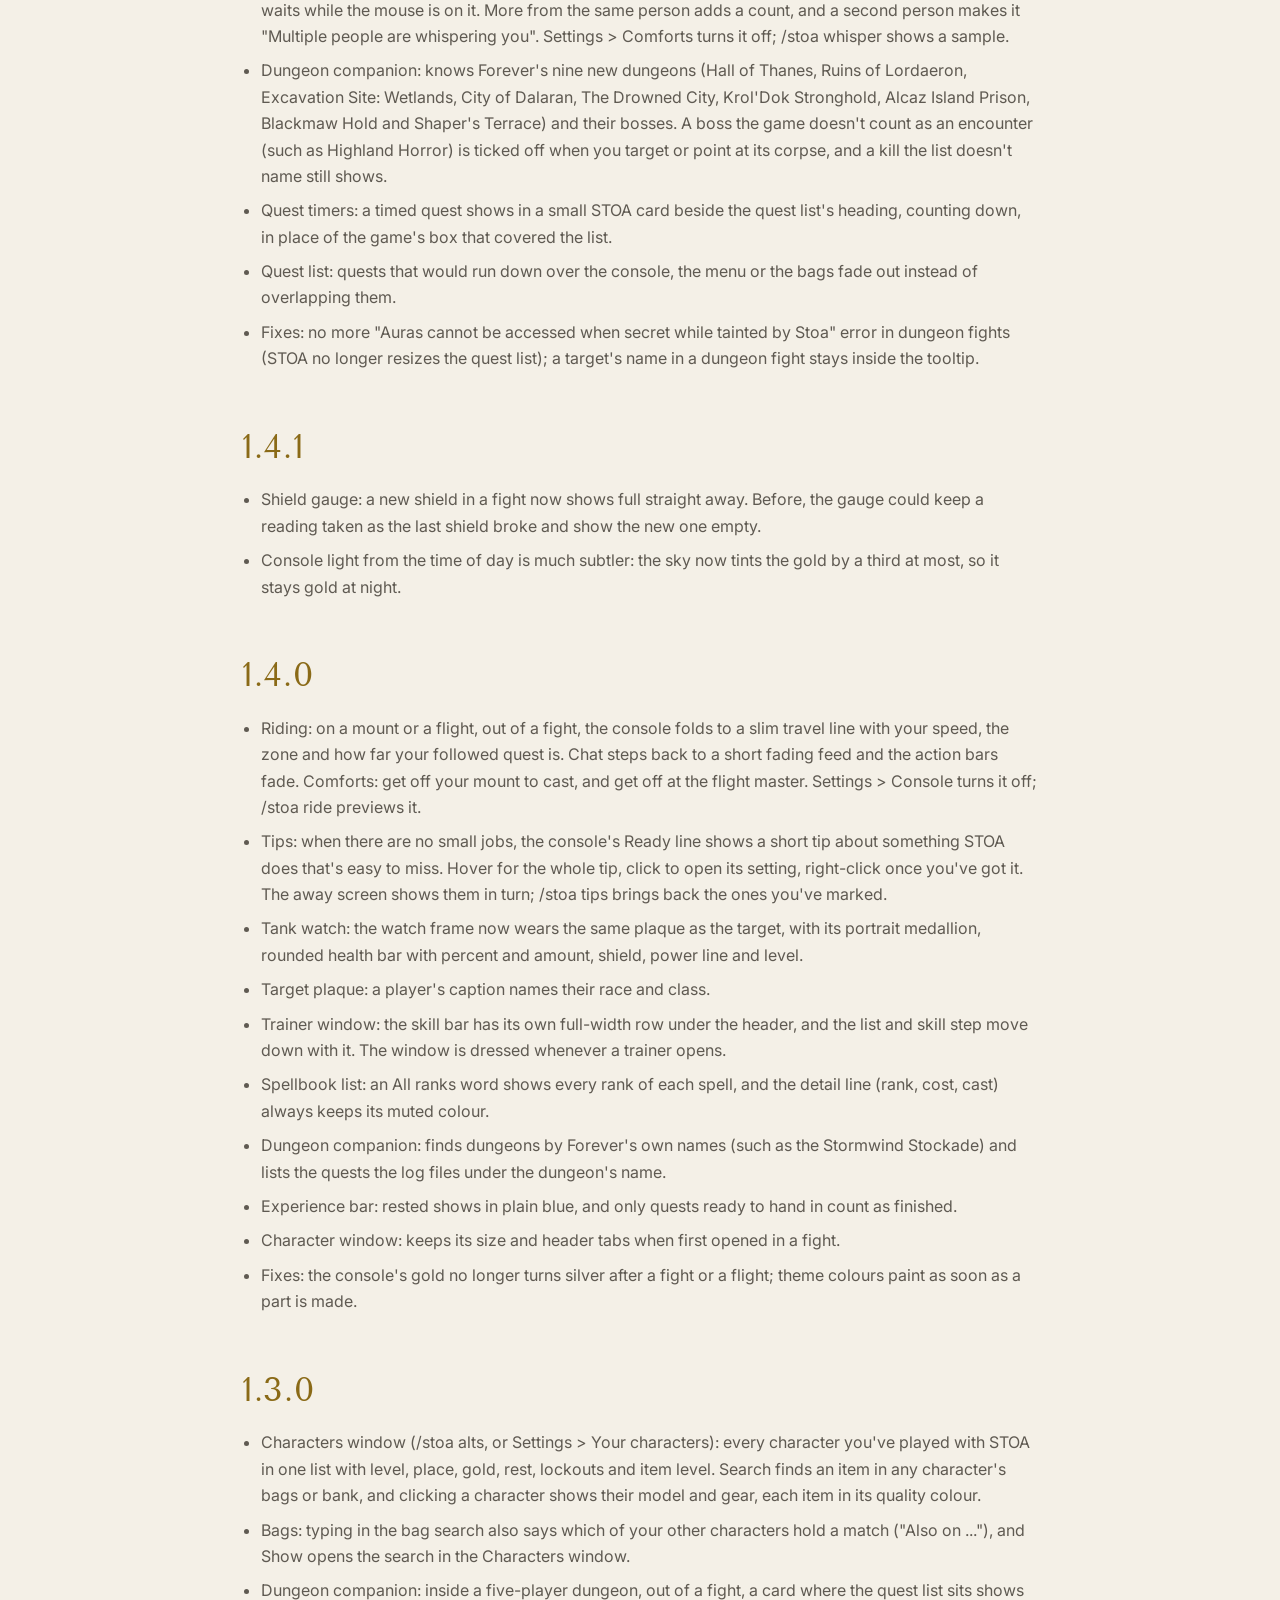
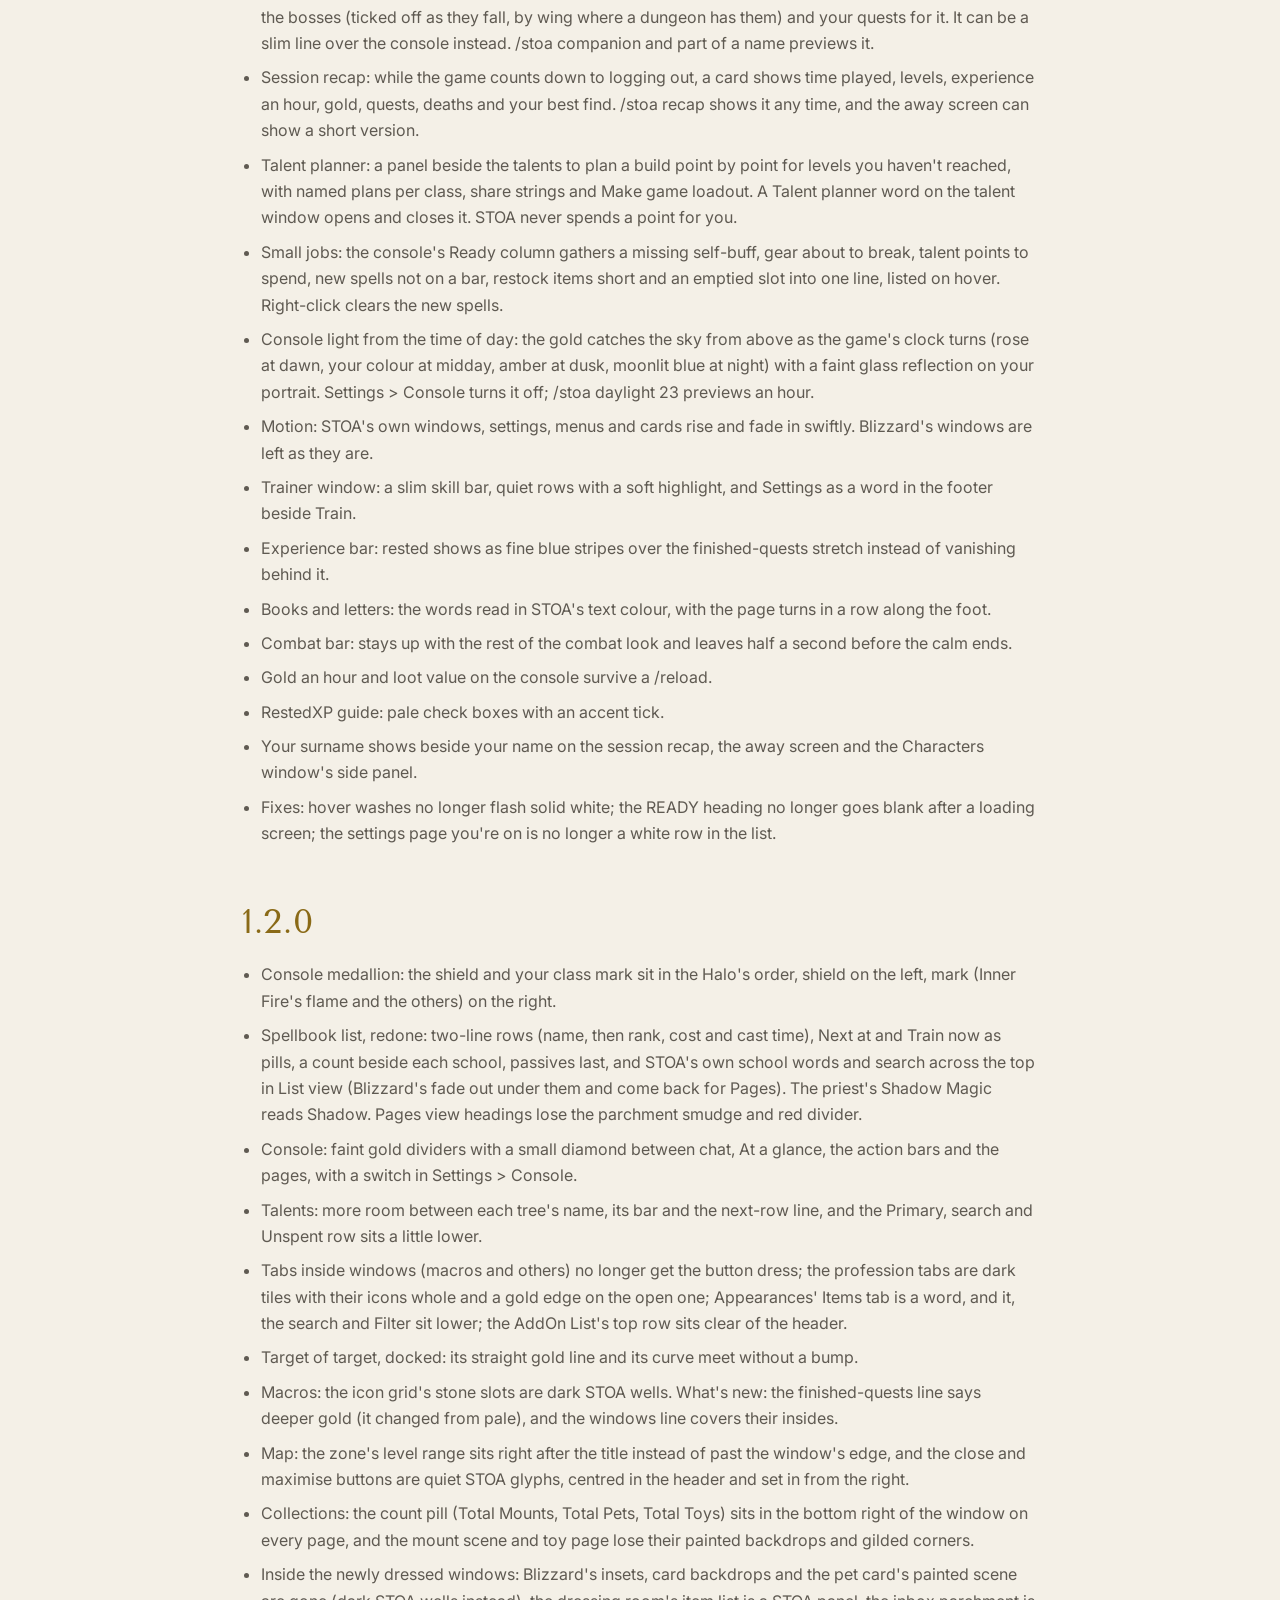
==== commit 8b83e37b: "STOA 2.1.2 fixes: profession cooldowns at login, flight map, one-line tooltips, healer line (#469) C" ====
--- a/docs/changelog.html
+++ b/docs/changelog.html
@@ -30,9 +30,11 @@
   <h1>Changelog</h1>
   <p class="lede">What changed in each release. The newest is first.</p>
 </section>
-<div class="bar prose"><section class="block release" id="v2-1-2"><h2>2.1.2</h2><ul><li><strong>Outline the next press, your way</strong>: Settings &gt; Combat &gt; Combat bar &gt; Outline the next press is now a choice. STOA's order (the default) keeps STOA's priority, The game's suggestion outlines Forever's own pick instead, and Off never outlines a button.</li></ul>
-<ul><li><strong>Up-to-date next press for every spec</strong>: STOA's order now follows Warcraft Tavern's current Forever guides for every damage and tank spec, with Forever's new spells. Warlocks get a list per tree (Banes, your last Curse, Wrack, Conflagrate, Incinerate, Demonic Brand), fire mages Pyroblast at 3 Heating Up and Scorch to 5 stacks, arcane Arcane Wrath, rogues their spec's builder and finishers (Mutilate, Venom, Hemorrhage, Shank, Death Mark), hunters Aimed Shot, Sniper Shot and hawks, shamans Lava Burst and instant Lightning Bolt on Maelstrom, warriors separate Arms, Fury and Protection lists, paladins Judgement first, Consecration and the Unsealed Wrath swap, and ferals the guide's Bite and Shifting Power thresholds. Heroic Strike is no longer outlined, since it doesn't use the global cooldown.</li></ul>
-<ul><li><strong>Next press in a fight</strong>: the game hides cooldowns from addons in combat, so Mind Blast, Shadow Word: Death, Judgement and other cooldowns never read as ready and the outline fell back to the game's suggestion. STOA now times them from your own casts, with the length the game last showed out of combat.</li></ul></section><section class="block release" id="v2-1-1"><h2>2.1.1</h2><ul><li><strong>Class colours on names</strong>: a new choice on Settings &gt; Look. As the theme sets (the default) keeps things as they were: Bone and the class themes colour names by class, while Tide, Graphite, Matte and the colour vision modes keep them in the text colour. Always and Never override the theme, on party and raid cards, the target, nameplates, tooltips, the threat list, meters and the roster.</li></ul>
+<div class="bar prose"><section class="block release" id="v2-1-2"><h2>2.1.2</h2><ul><li><strong>Cooldowns page finds running profession cooldowns</strong>: a transmute or Mooncloth cooldown that was started before STOA could see it (on an older version, or before a profile reset) now shows after the next login, not only after the next cast. Transmutes share one cooldown in the game, so they share one row named Transmute.</li></ul>
+<ul><li><strong>Cooldowns page headline</strong>: the big line (1 ready, None ready) could stay unseen. Its small pulse is now drawn another way. It also runs the column's full width when there is no note beside it, so Nothing cooling is no longer cut off.</li></ul>
+<ul><li><strong>Welcome page, for healers</strong>: with a healing spec picked, the roles step now says that your party cards cast on a click with their own bindings, what the click grid is, and where to change and move them.</li></ul>
+<ul><li><strong>Flight map</strong>: the flight map was left in the game's own frame. STOA now dresses it when you open a flight master.</li></ul>
+<ul><li><strong>One-line tooltips</strong>: a tooltip with only a title showed a sliver of the body under its header. A one-line tooltip is now all header.</li></ul></section><section class="block release" id="v2-1-1"><h2>2.1.1</h2><ul><li><strong>Class colours on names</strong>: a new choice on Settings &gt; Look. As the theme sets (the default) keeps things as they were: Bone and the class themes colour names by class, while Tide, Graphite, Matte and the colour vision modes keep them in the text colour. Always and Never override the theme, on party and raid cards, the target, nameplates, tooltips, the threat list, meters and the roster.</li></ul>
 <ul><li><strong>Cooldowns page</strong>: a cooldown with no name no longer takes a row, the hearthstone is no longer listed a second time as ready on your other characters, and the headline keeps its full strength. The page also stops adding to STOA's list of themed parts every few seconds.</li></ul>
 <ul><li><strong>Unit tooltips in a dungeon fight</strong>: when the game hides which unit a tooltip is for, STOA now reads what the mouse is over instead of leaving the game's lines undressed.</li></ul>
 <ul><li>**<code>/stoa report</code> remembers blocked actions**: the last few times the game said an interface action failed because of an addon are kept past a reload, with the addon and the function it named, so the report still shows them afterwards.</li></ul>
@@ -49,7 +51,7 @@
 </main>
 <footer class="foot">
   <div class="bar">
-    <p>STOA 2.1.1 for WoW Forever (interface 16001). Made by Tyler.</p>
+    <p>STOA 2.1.2 for WoW Forever (interface 16001). Made by Tyler.</p>
     <p><a href="https://github.com/tylerhagan/stoa">GitHub</a> · <a href="https://www.curseforge.com/wow/addons/stoa">CurseForge</a> · <a href="https://github.com/tylerhagan/stoa/issues/new/choose">Report a bug</a></p>
   </div>
 </footer>
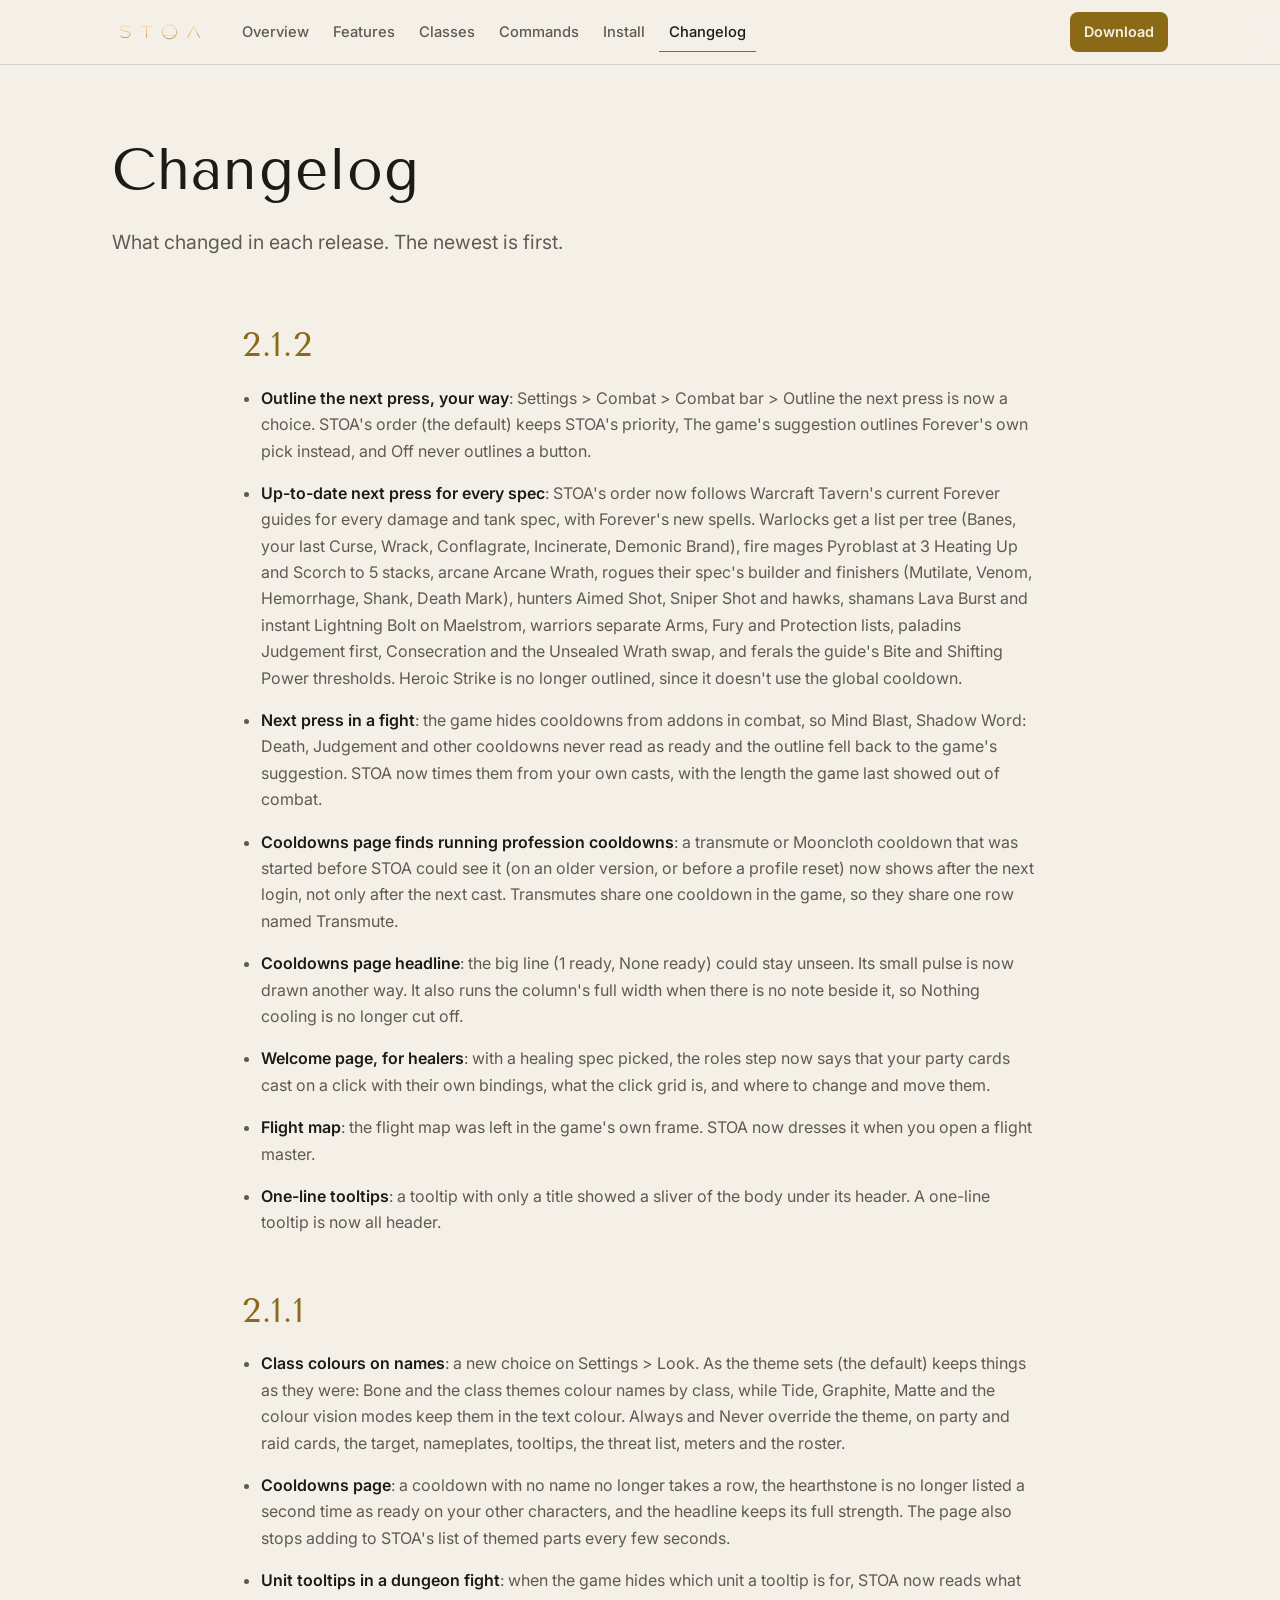
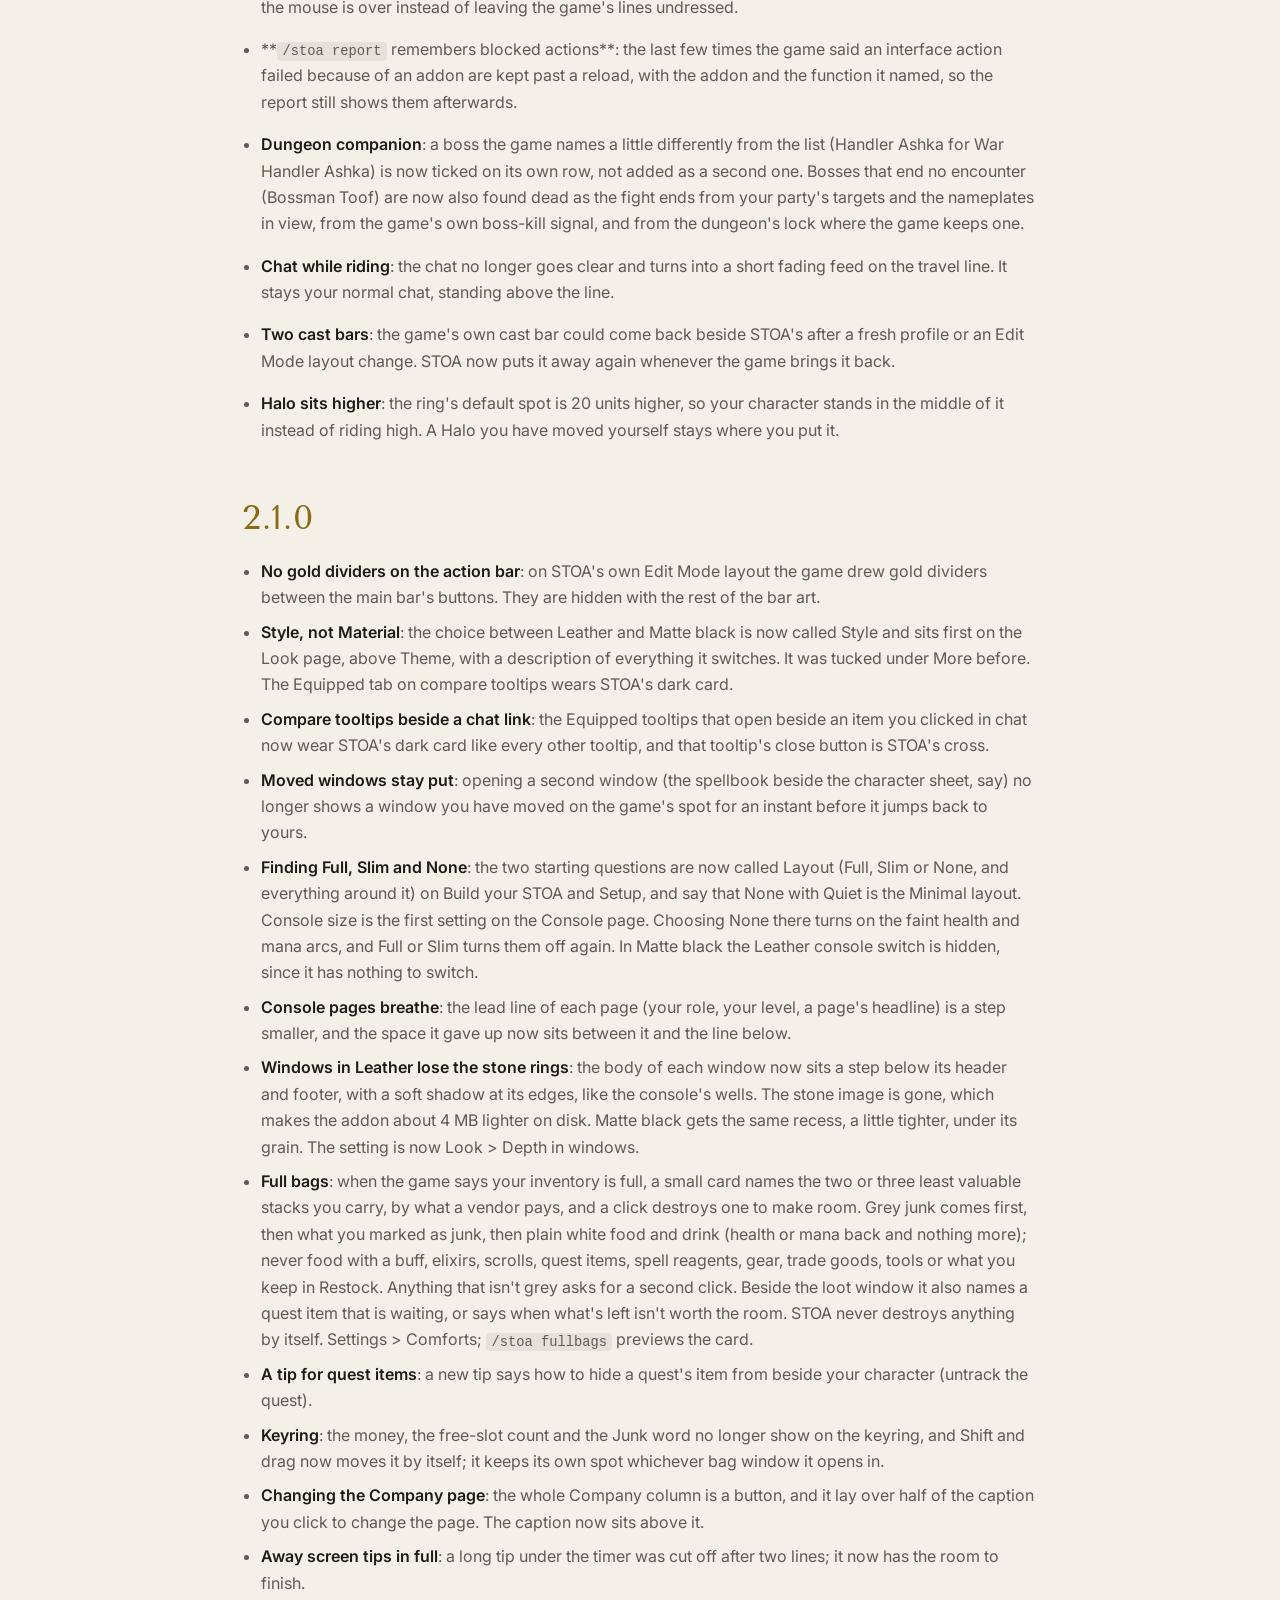
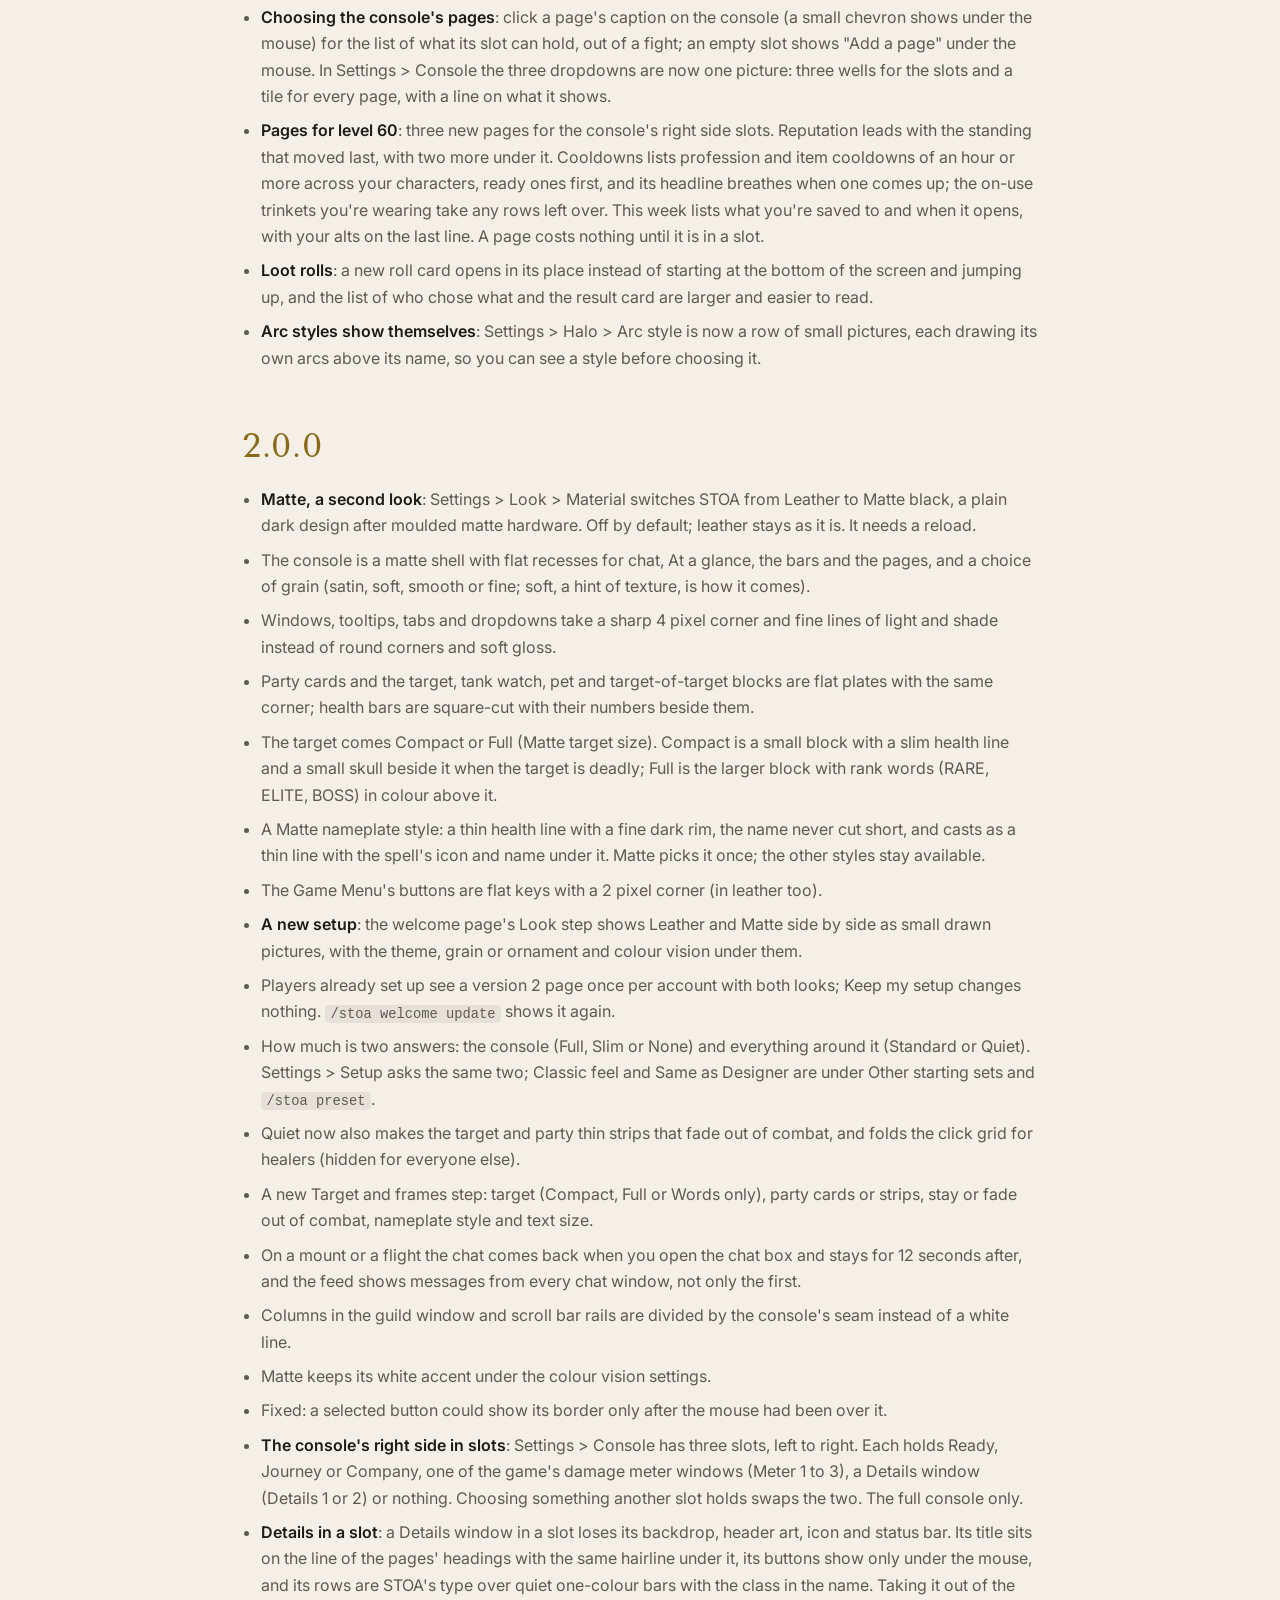
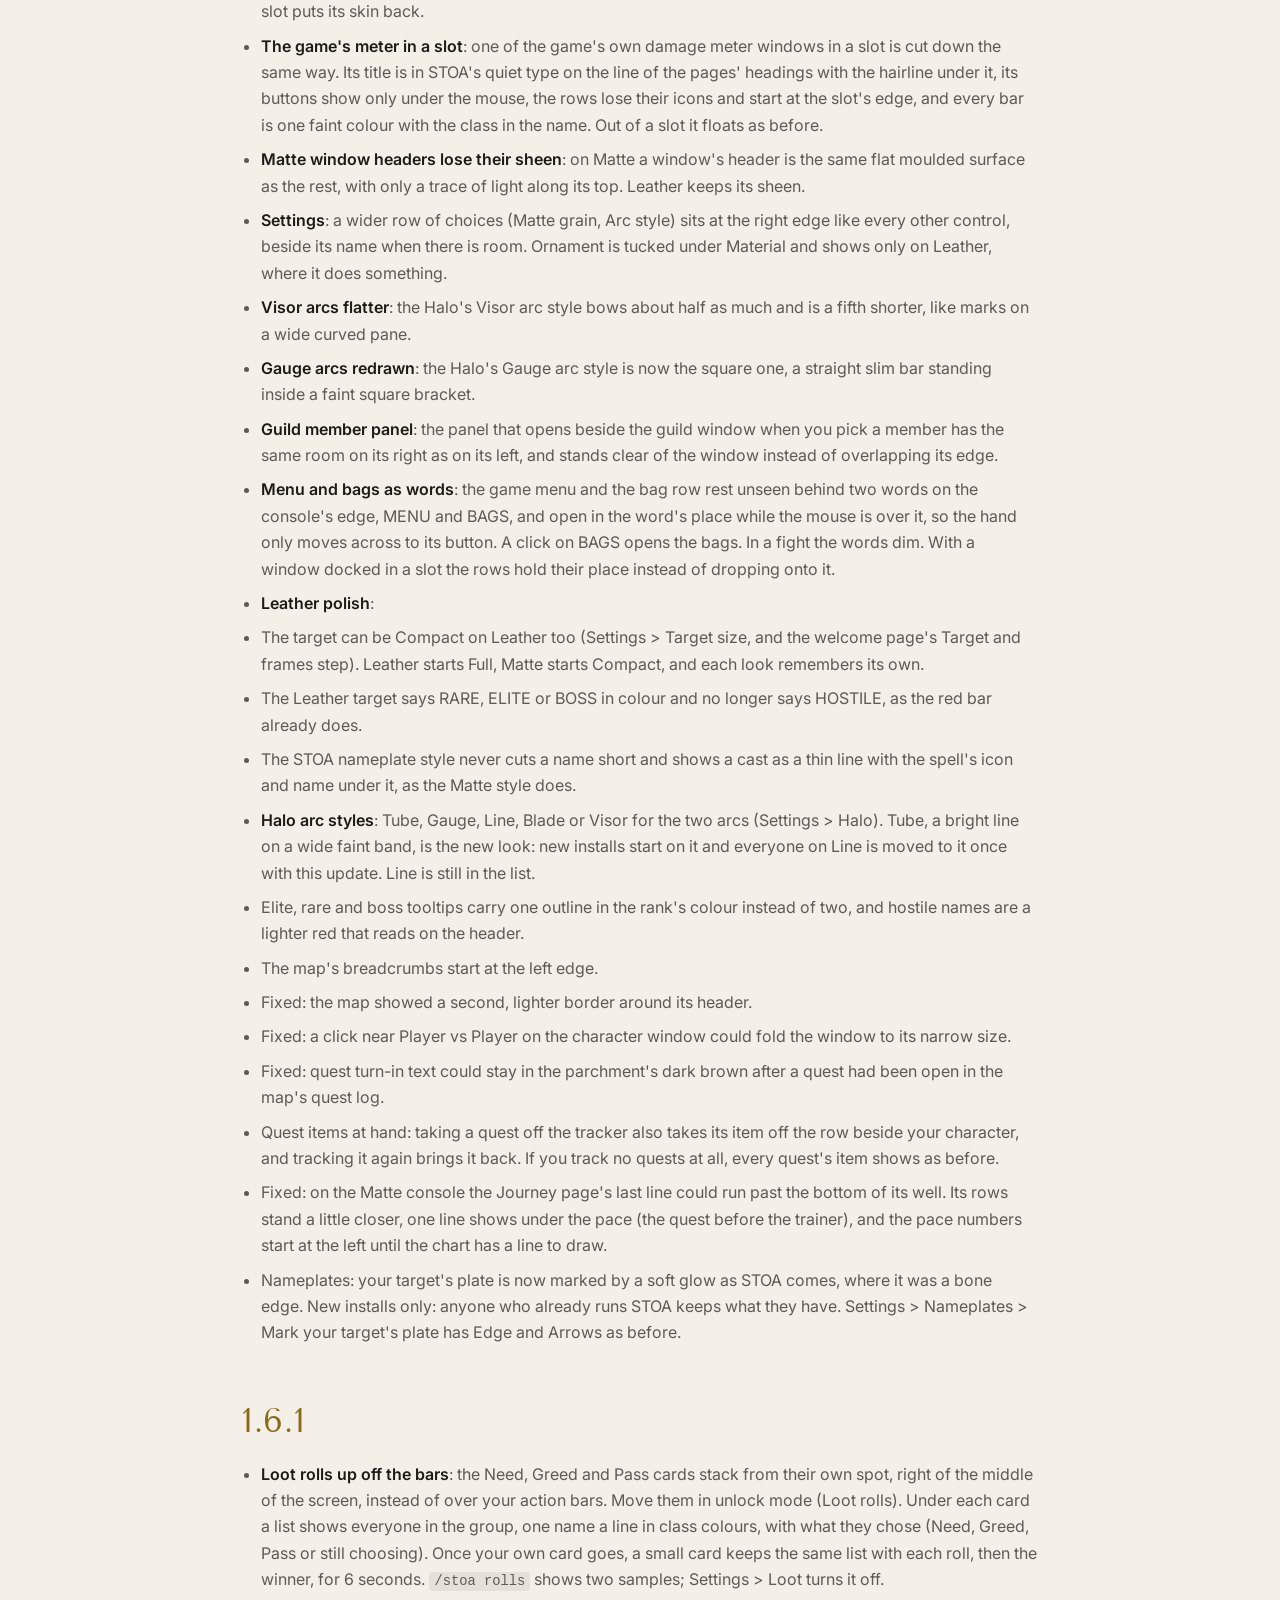
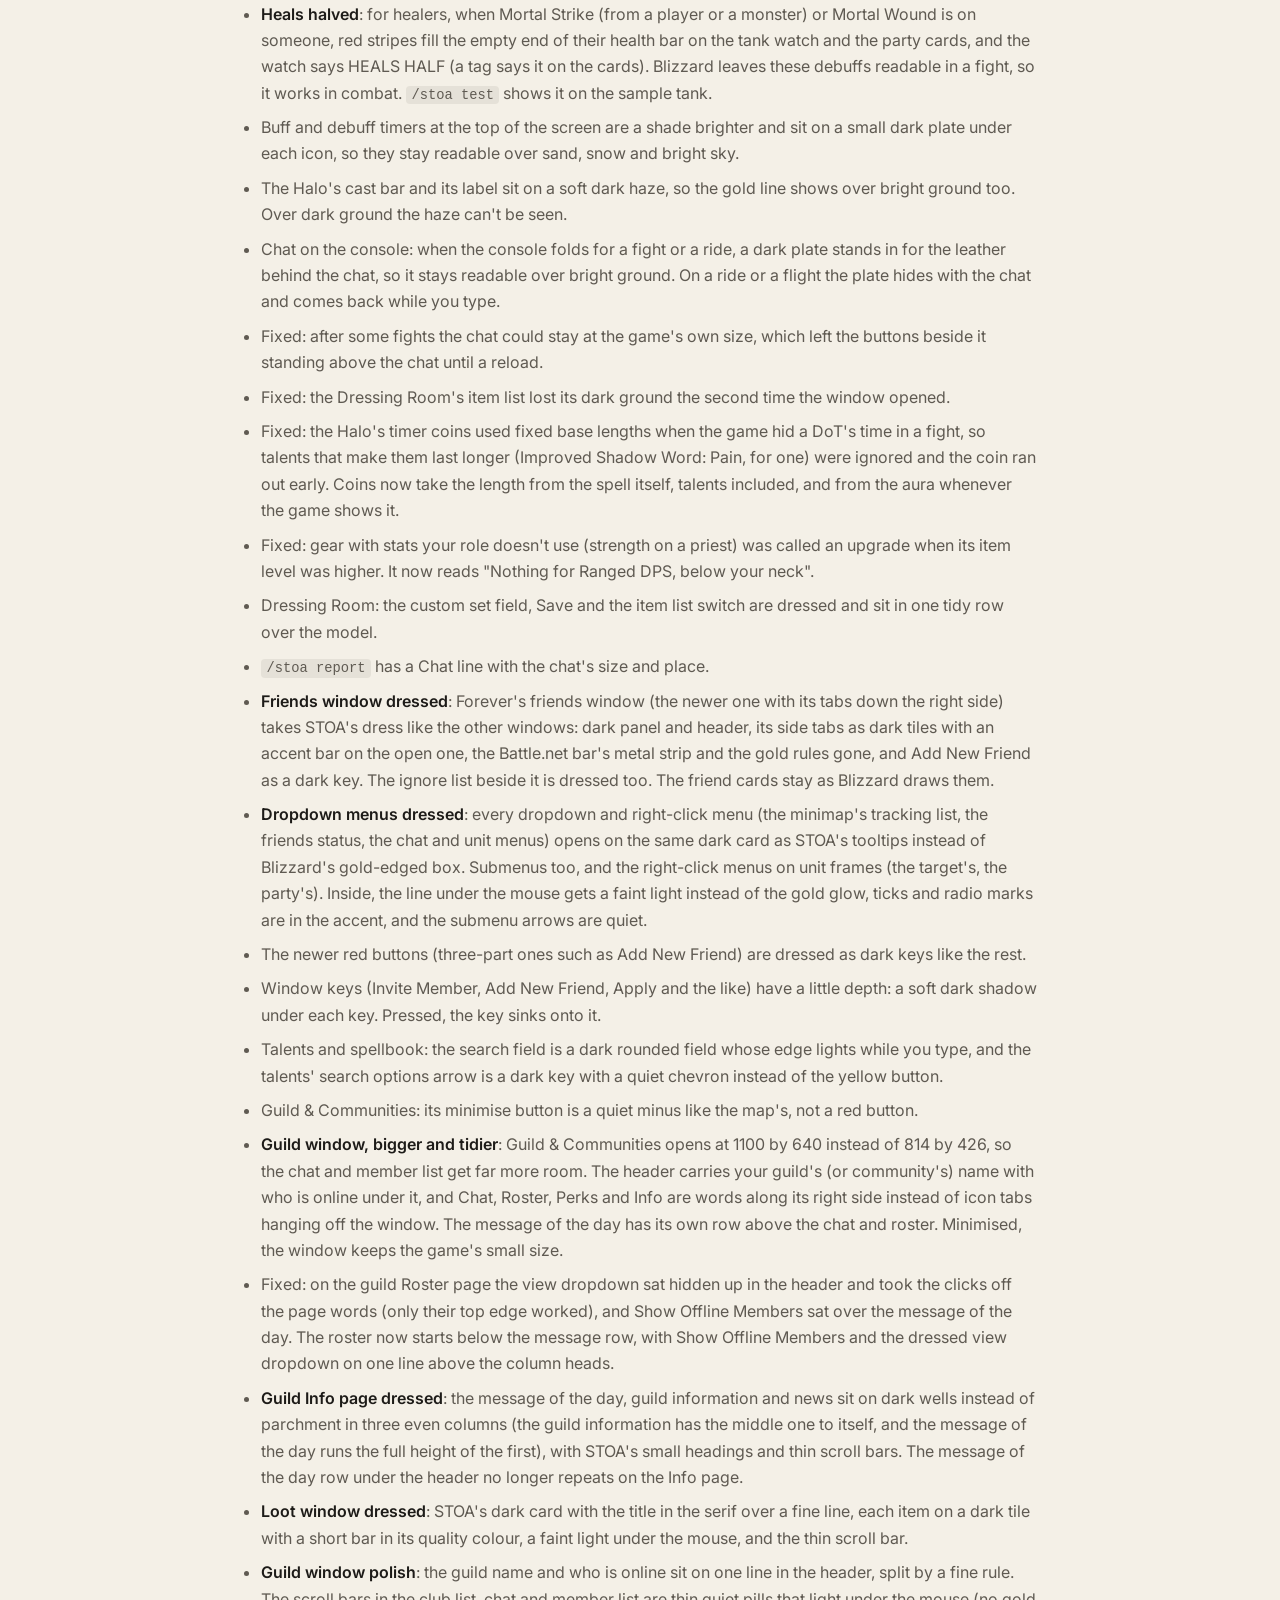
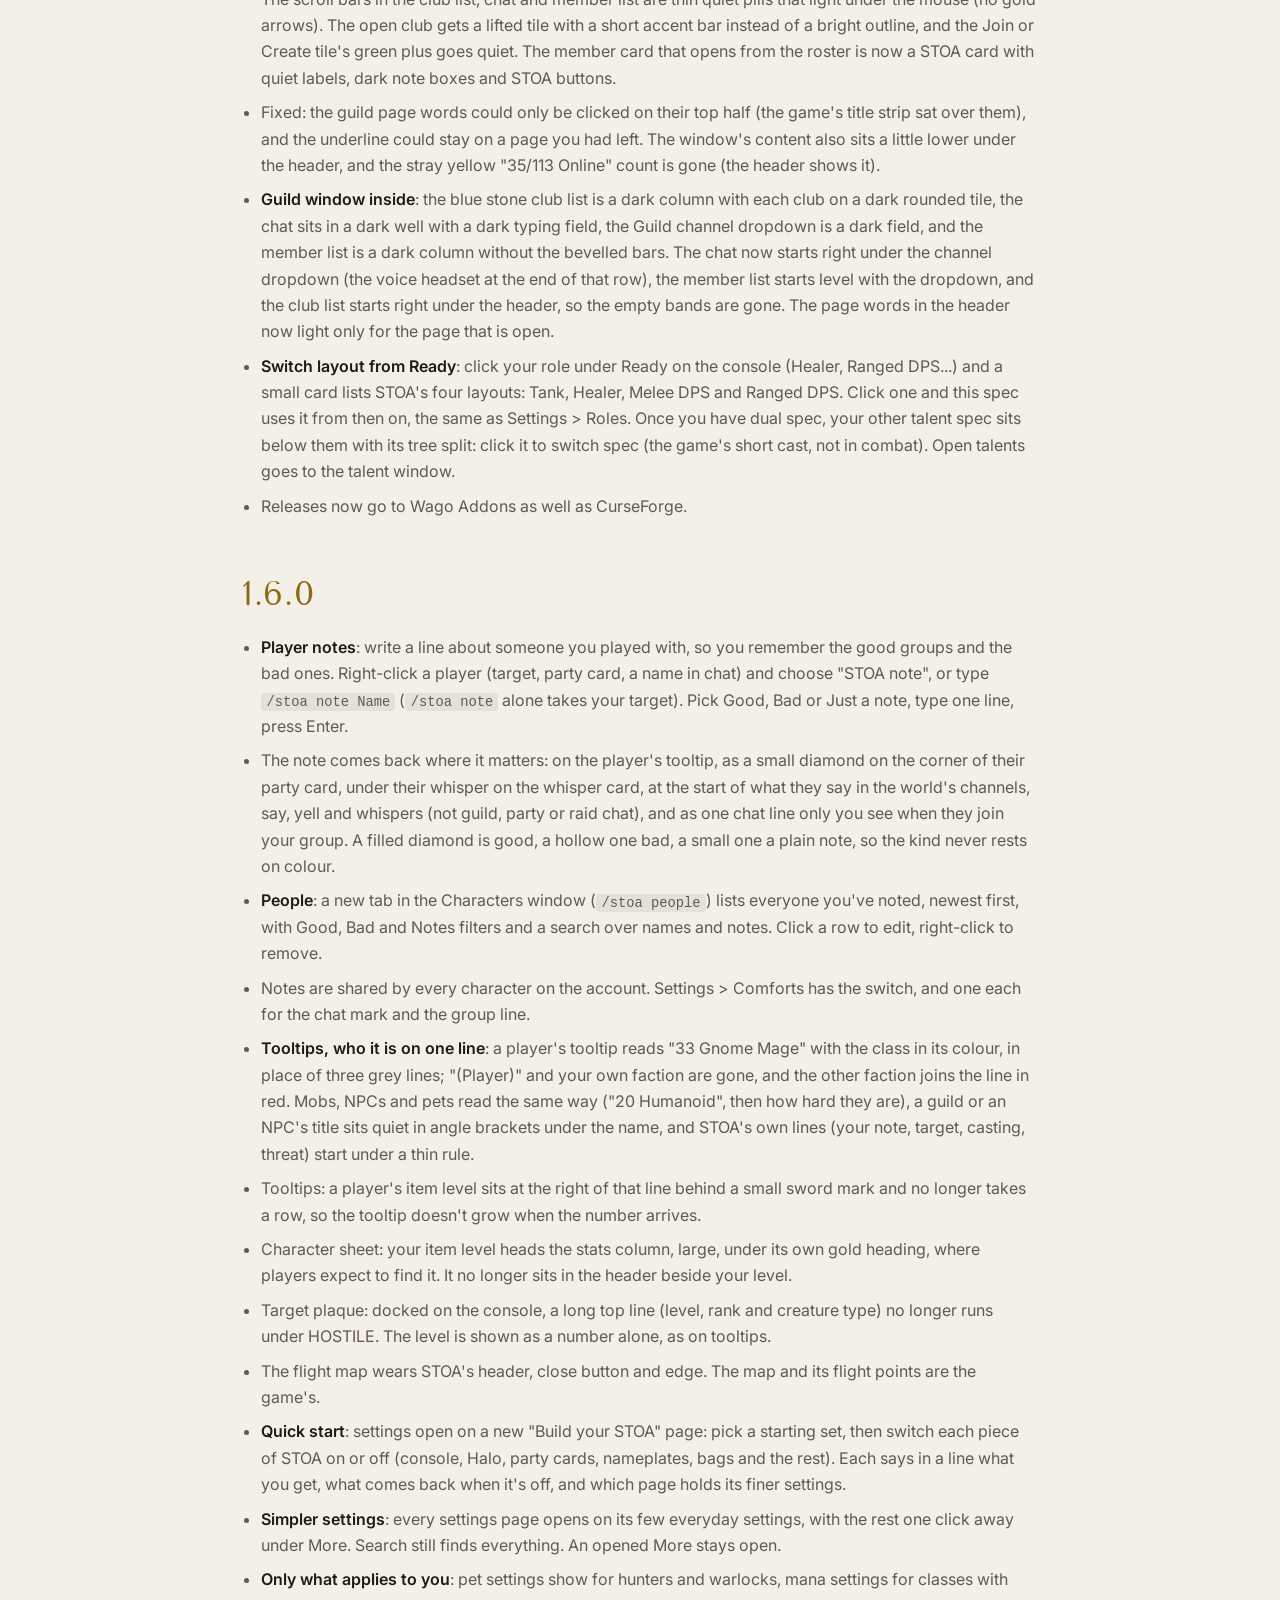
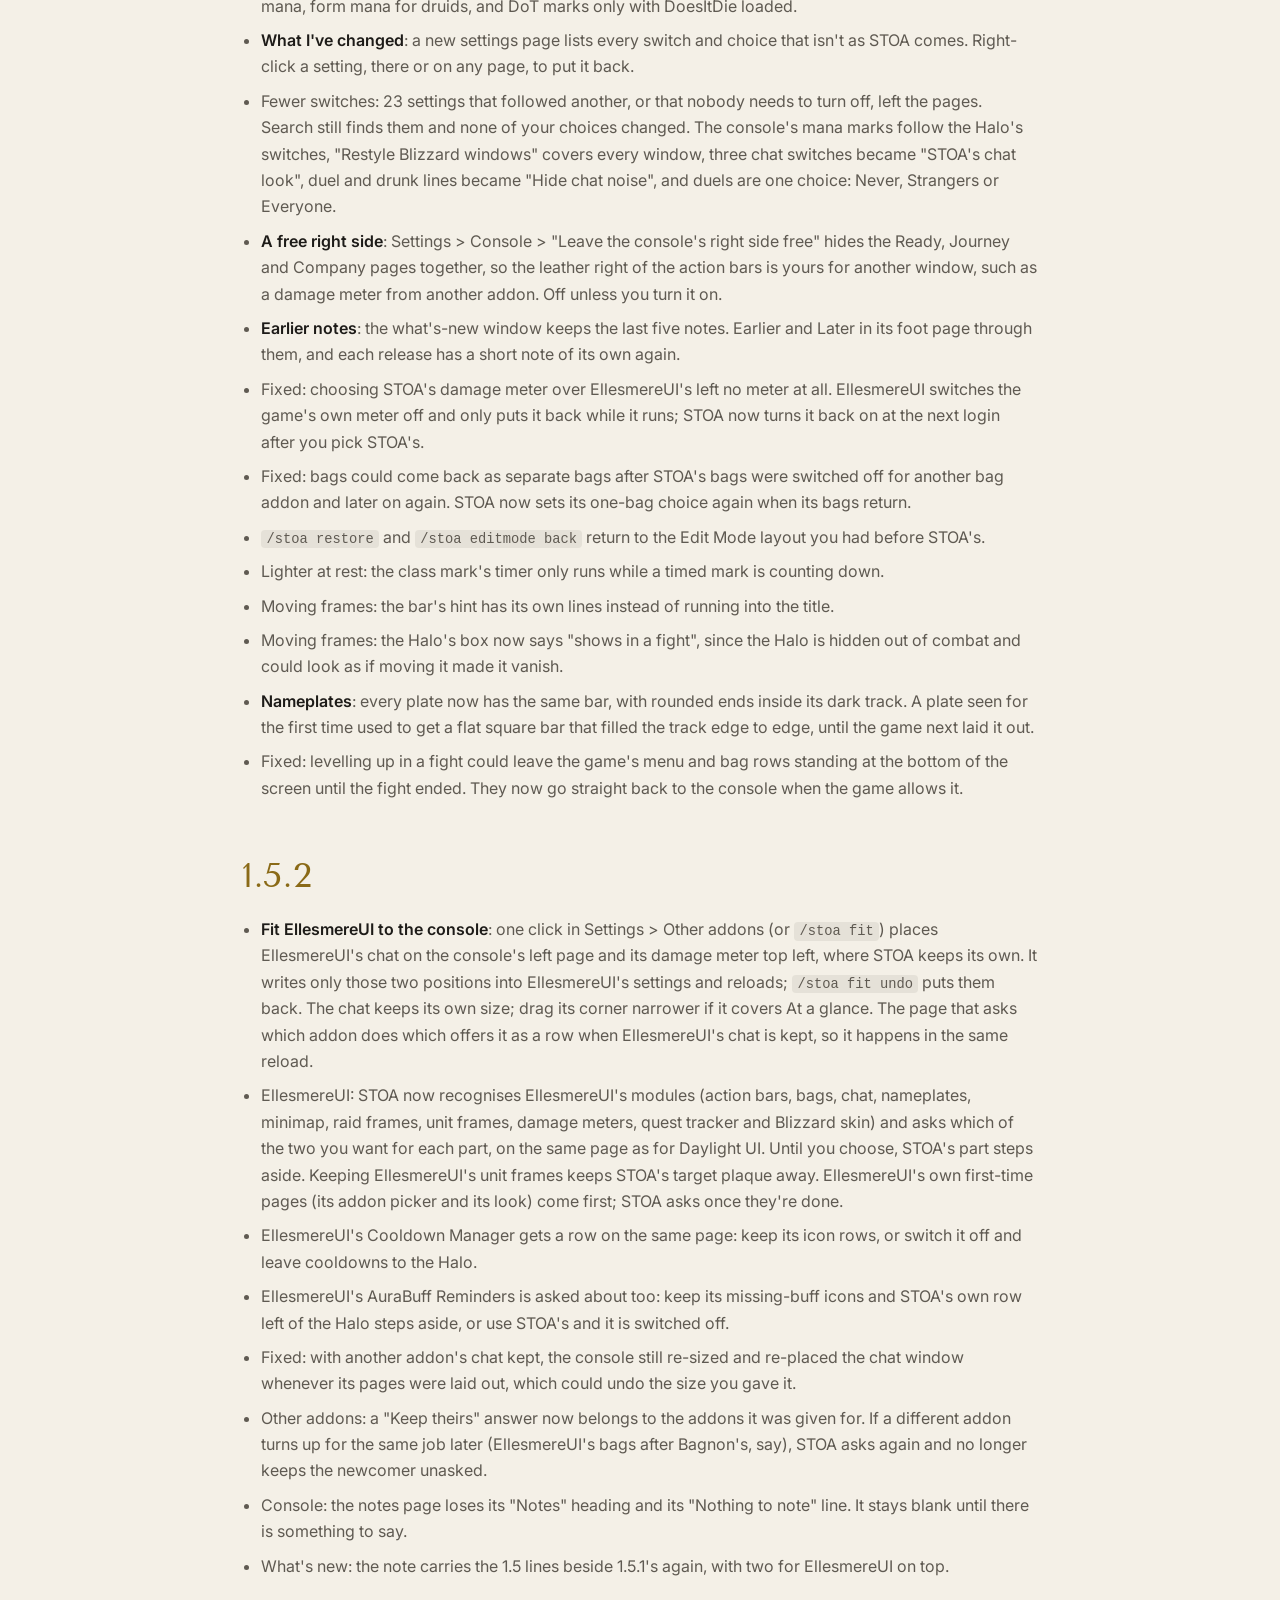
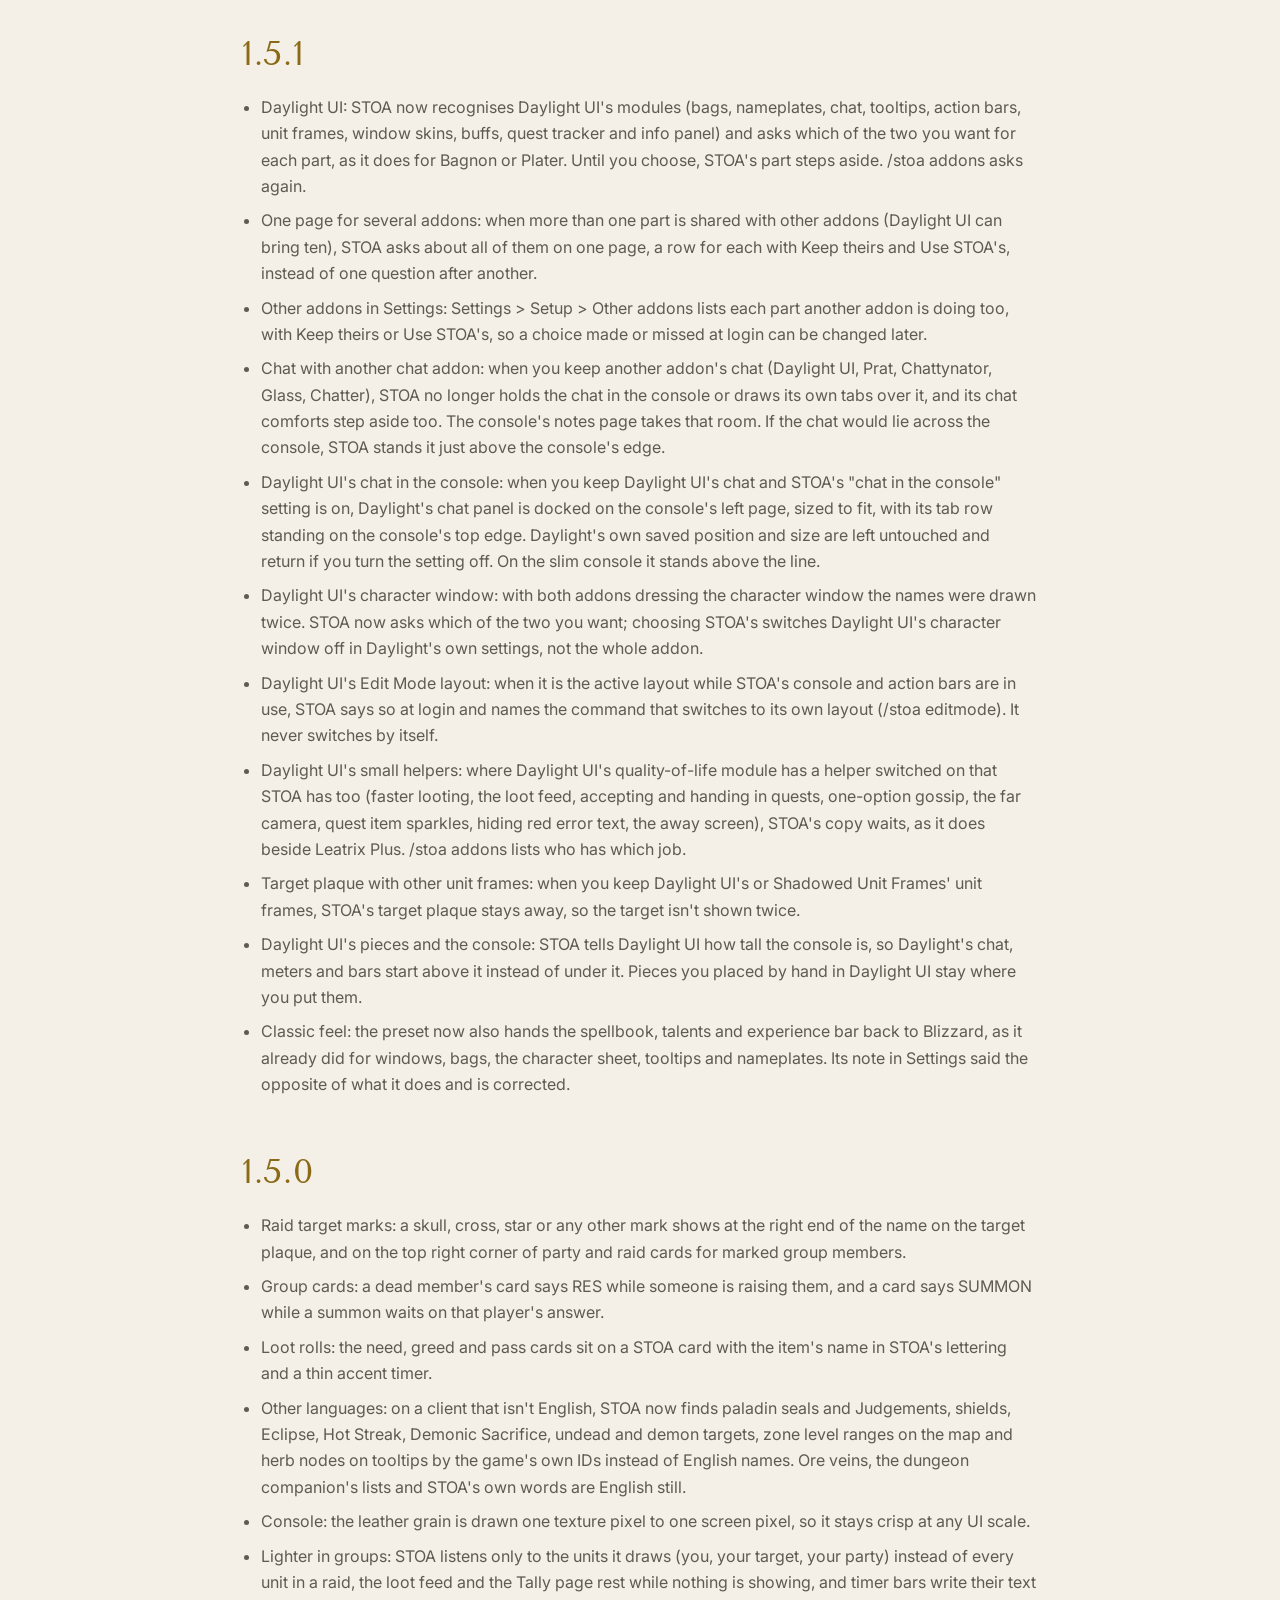
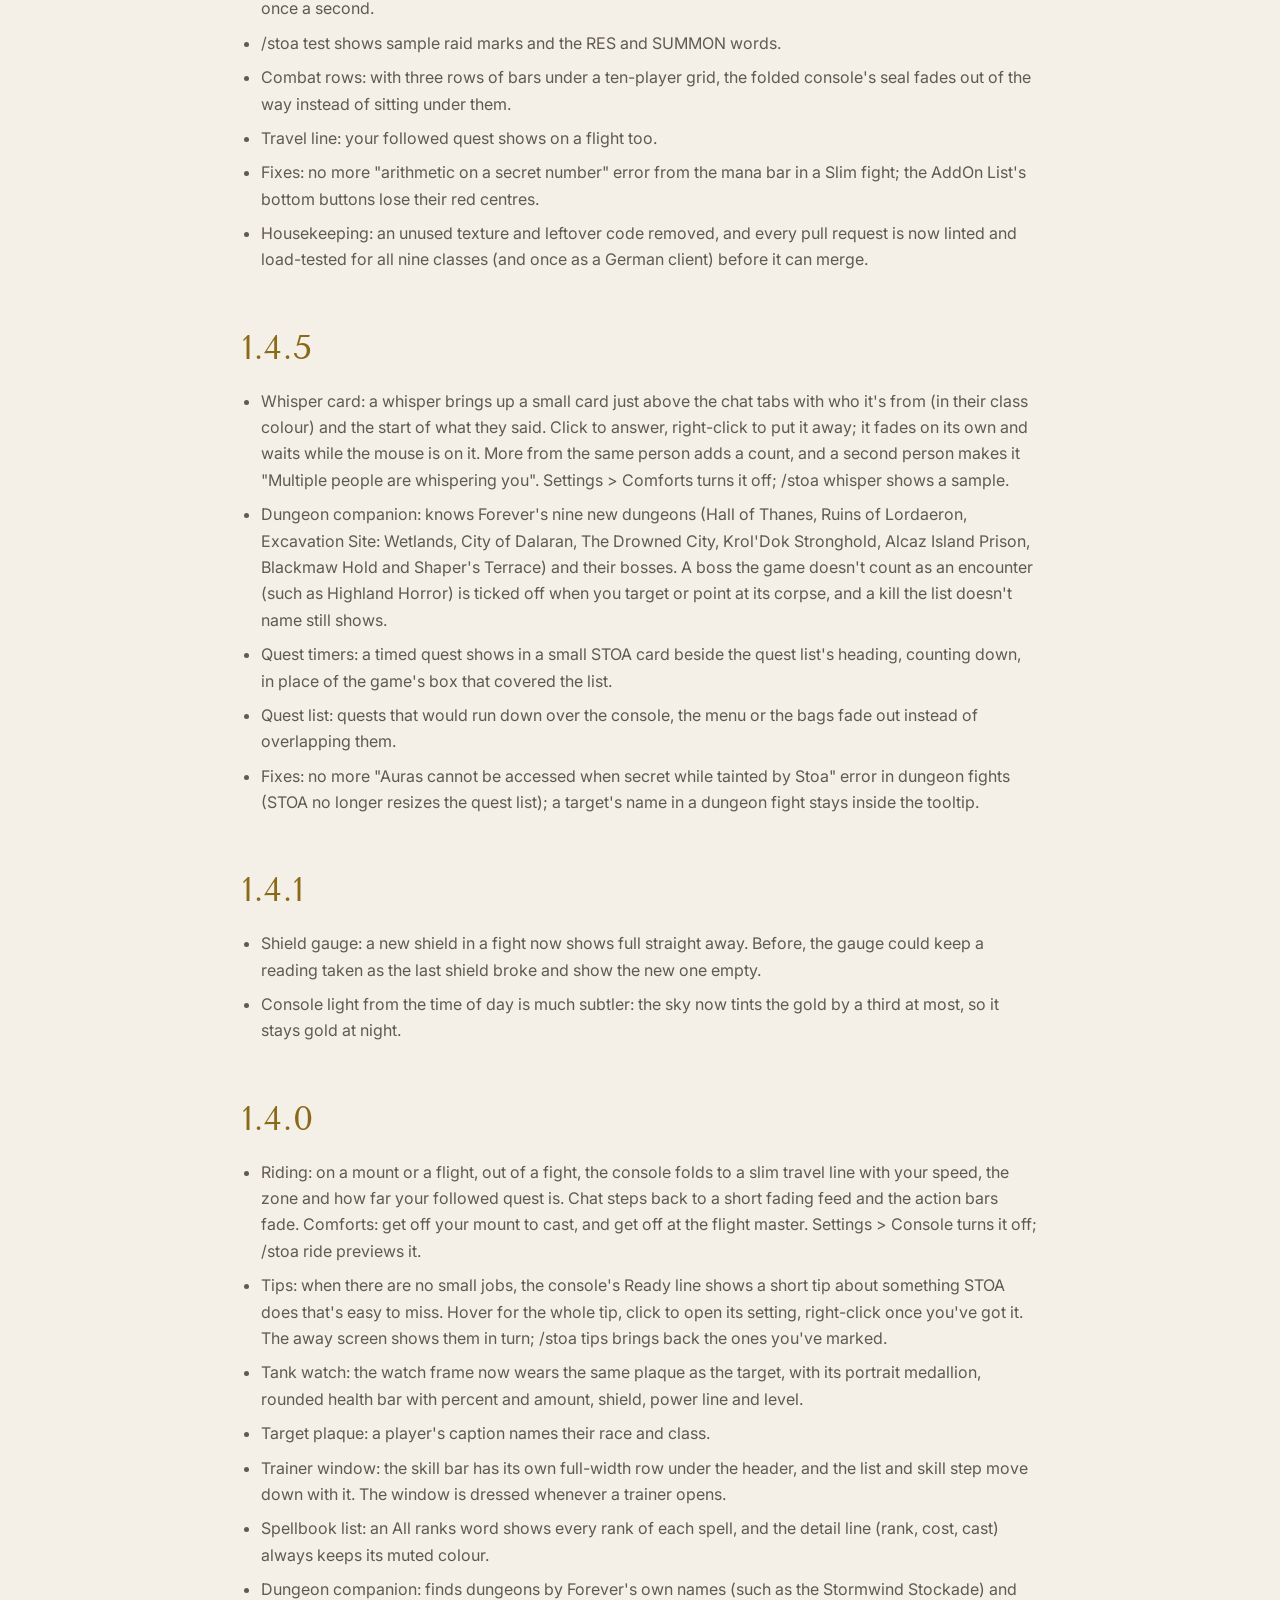
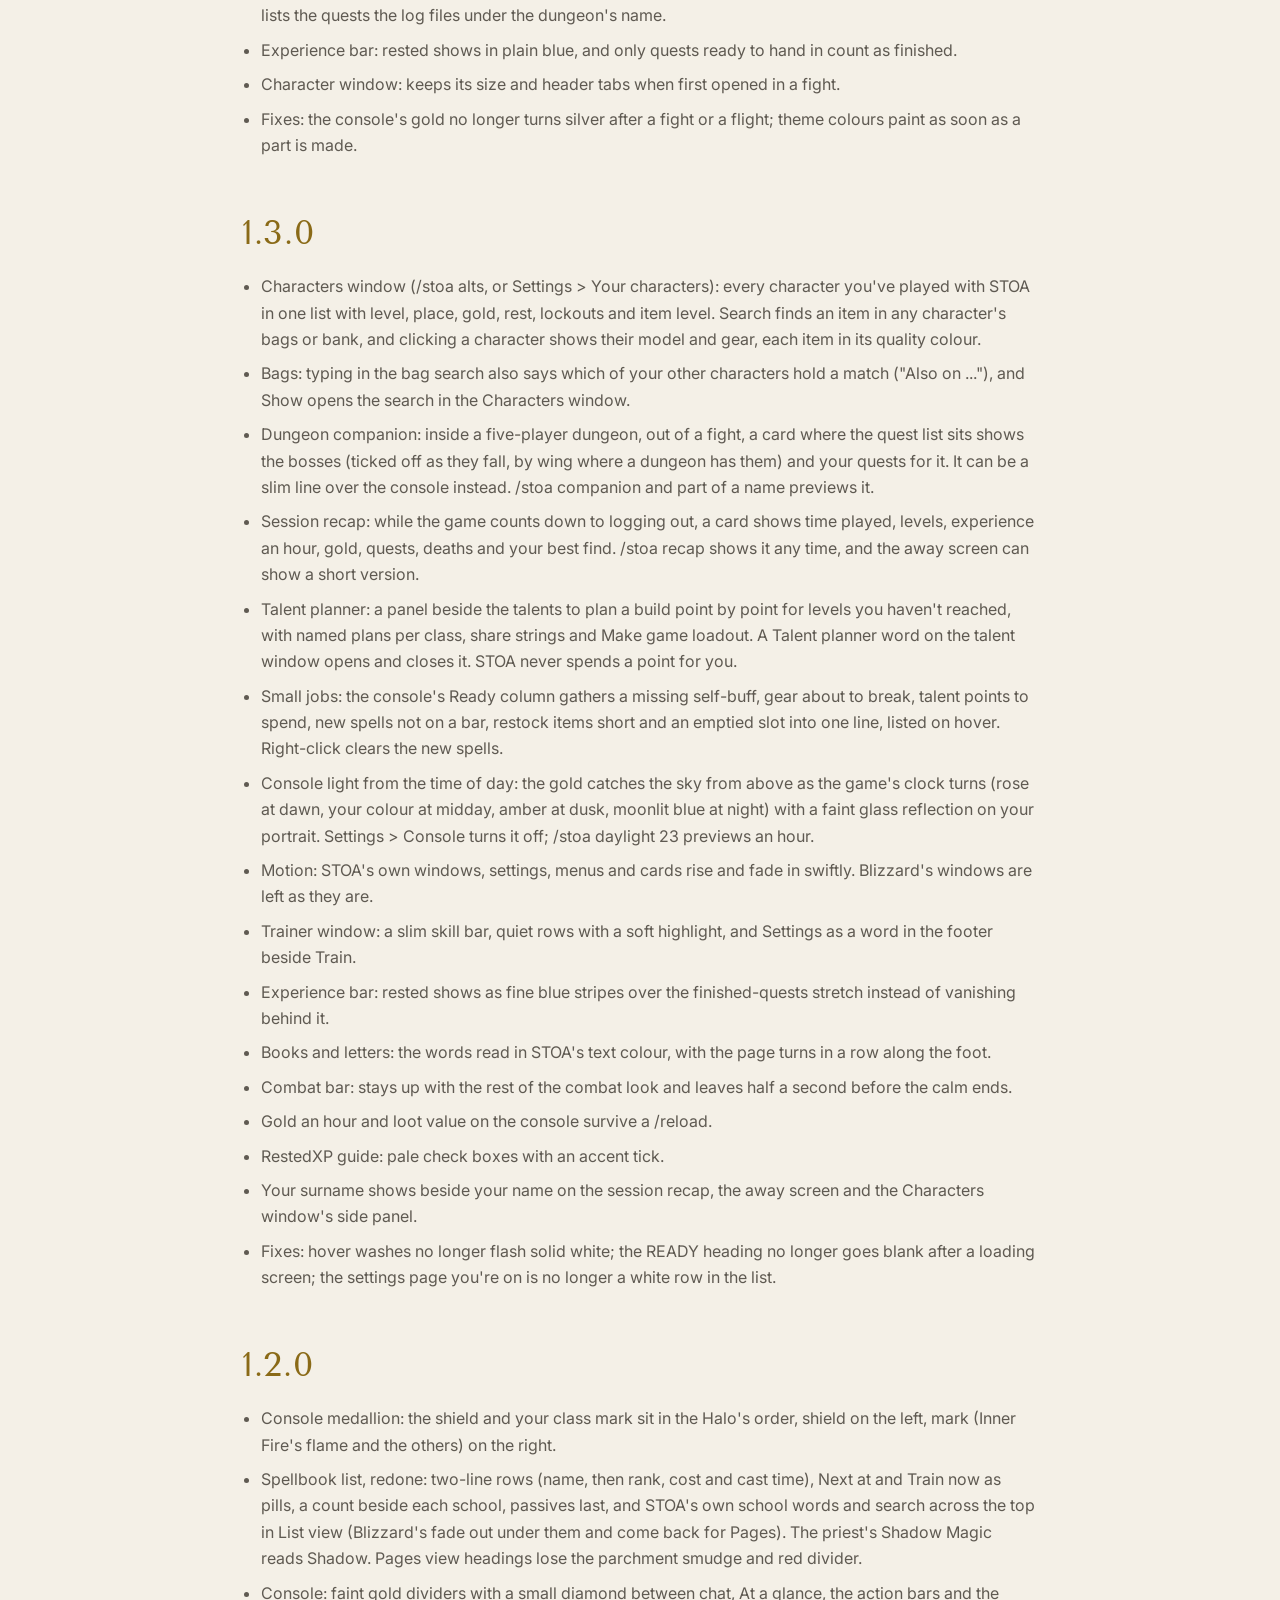
==== commit e6df1f1d: "Merge main (2.1.2) into next press; join the 2.1.2 changelog" ====
--- a/docs/changelog.html
+++ b/docs/changelog.html
@@ -30,7 +30,10 @@
   <h1>Changelog</h1>
   <p class="lede">What changed in each release. The newest is first.</p>
 </section>
-<div class="bar prose"><section class="block release" id="v2-1-2"><h2>2.1.2</h2><ul><li><strong>Cooldowns page finds running profession cooldowns</strong>: a transmute or Mooncloth cooldown that was started before STOA could see it (on an older version, or before a profile reset) now shows after the next login, not only after the next cast. Transmutes share one cooldown in the game, so they share one row named Transmute.</li></ul>
+<div class="bar prose"><section class="block release" id="v2-1-2"><h2>2.1.2</h2><ul><li><strong>Outline the next press, your way</strong>: Settings &gt; Combat &gt; Combat bar &gt; Outline the next press is now a choice. STOA's order (the default) keeps STOA's priority, The game's suggestion outlines Forever's own pick instead, and Off never outlines a button.</li></ul>
+<ul><li><strong>Up-to-date next press for every spec</strong>: STOA's order now follows Warcraft Tavern's current Forever guides for every damage and tank spec, with Forever's new spells. Warlocks get a list per tree (Banes, your last Curse, Wrack, Conflagrate, Incinerate, Demonic Brand), fire mages Pyroblast at 3 Heating Up and Scorch to 5 stacks, arcane Arcane Wrath, rogues their spec's builder and finishers (Mutilate, Venom, Hemorrhage, Shank, Death Mark), hunters Aimed Shot, Sniper Shot and hawks, shamans Lava Burst and instant Lightning Bolt on Maelstrom, warriors separate Arms, Fury and Protection lists, paladins Judgement first, Consecration and the Unsealed Wrath swap, and ferals the guide's Bite and Shifting Power thresholds. Heroic Strike is no longer outlined, since it doesn't use the global cooldown.</li></ul>
+<ul><li><strong>Next press in a fight</strong>: the game hides cooldowns from addons in combat, so Mind Blast, Shadow Word: Death, Judgement and other cooldowns never read as ready and the outline fell back to the game's suggestion. STOA now times them from your own casts, with the length the game last showed out of combat.</li></ul>
+<ul><li><strong>Cooldowns page finds running profession cooldowns</strong>: a transmute or Mooncloth cooldown that was started before STOA could see it (on an older version, or before a profile reset) now shows after the next login, not only after the next cast. Transmutes share one cooldown in the game, so they share one row named Transmute.</li></ul>
 <ul><li><strong>Cooldowns page headline</strong>: the big line (1 ready, None ready) could stay unseen. Its small pulse is now drawn another way. It also runs the column's full width when there is no note beside it, so Nothing cooling is no longer cut off.</li></ul>
 <ul><li><strong>Welcome page, for healers</strong>: with a healing spec picked, the roles step now says that your party cards cast on a click with their own bindings, what the click grid is, and where to change and move them.</li></ul>
 <ul><li><strong>Flight map</strong>: the flight map was left in the game's own frame. STOA now dresses it when you open a flight master.</li></ul>
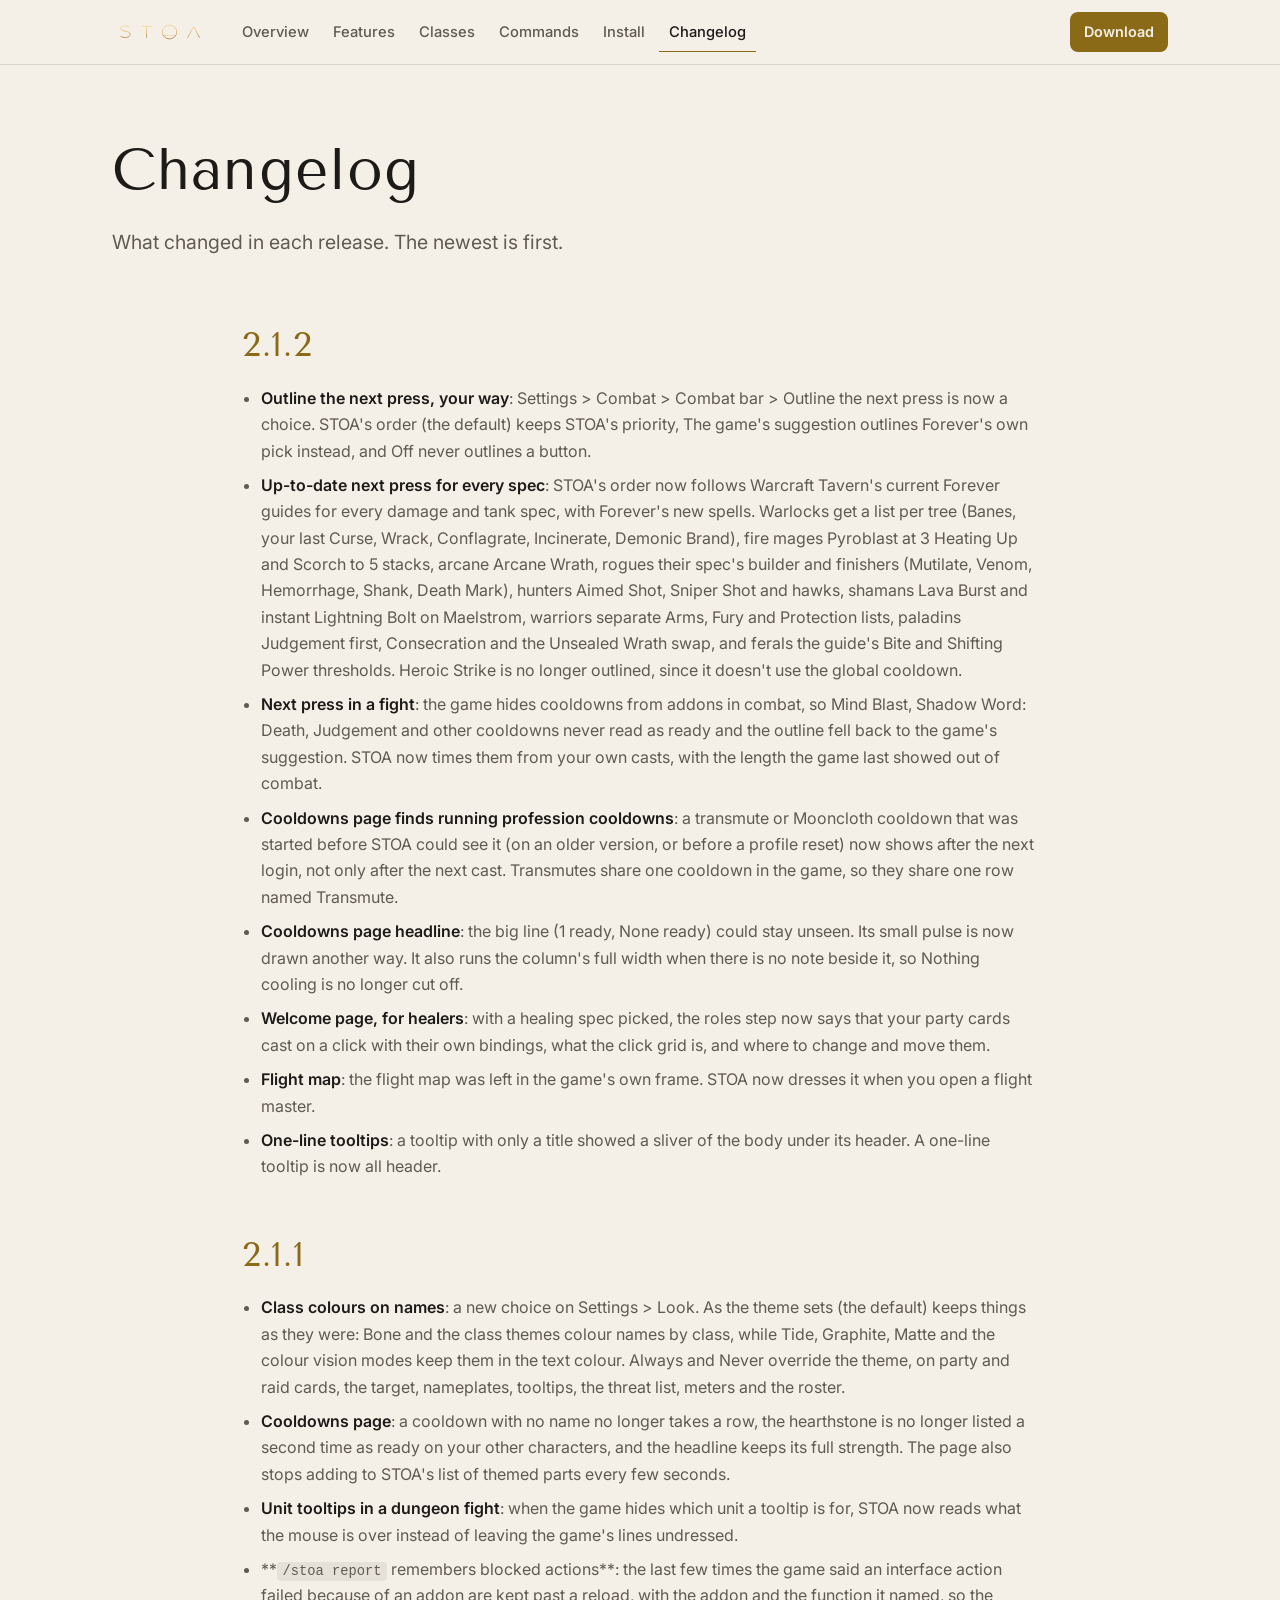
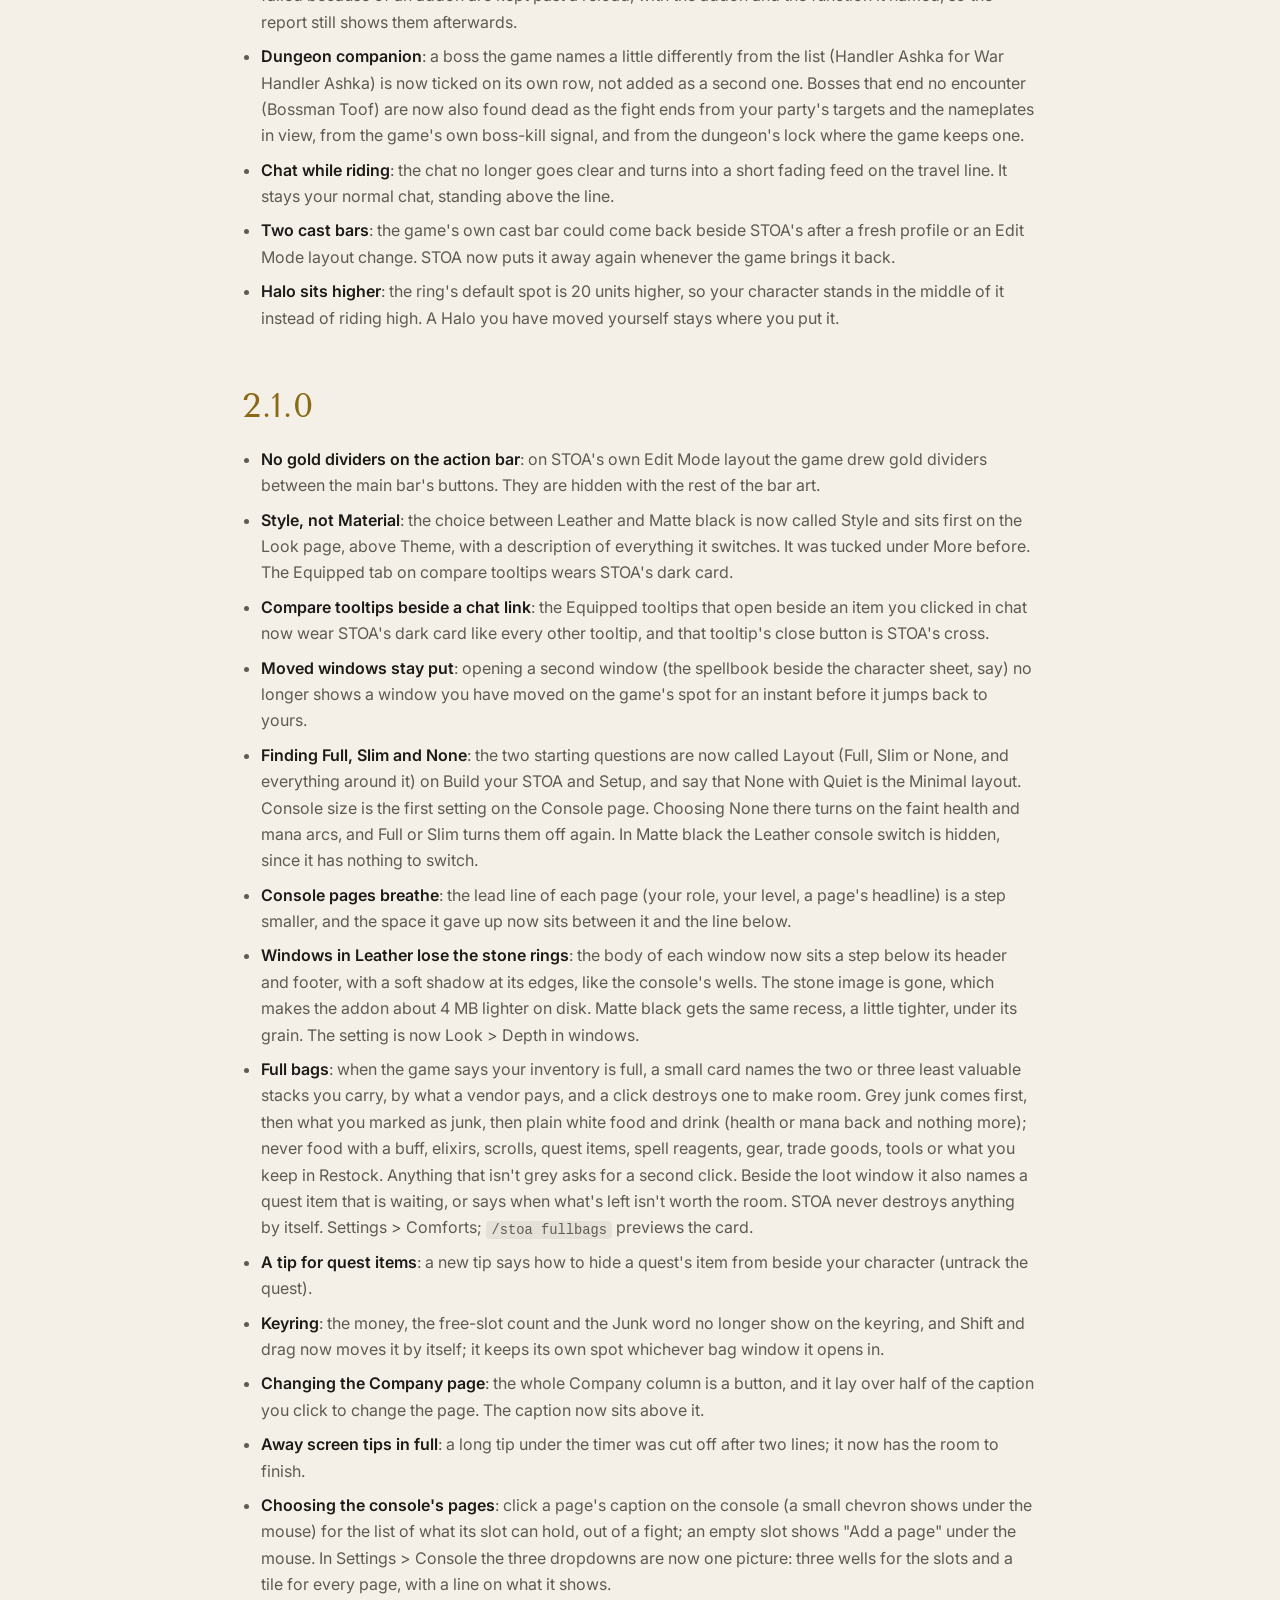
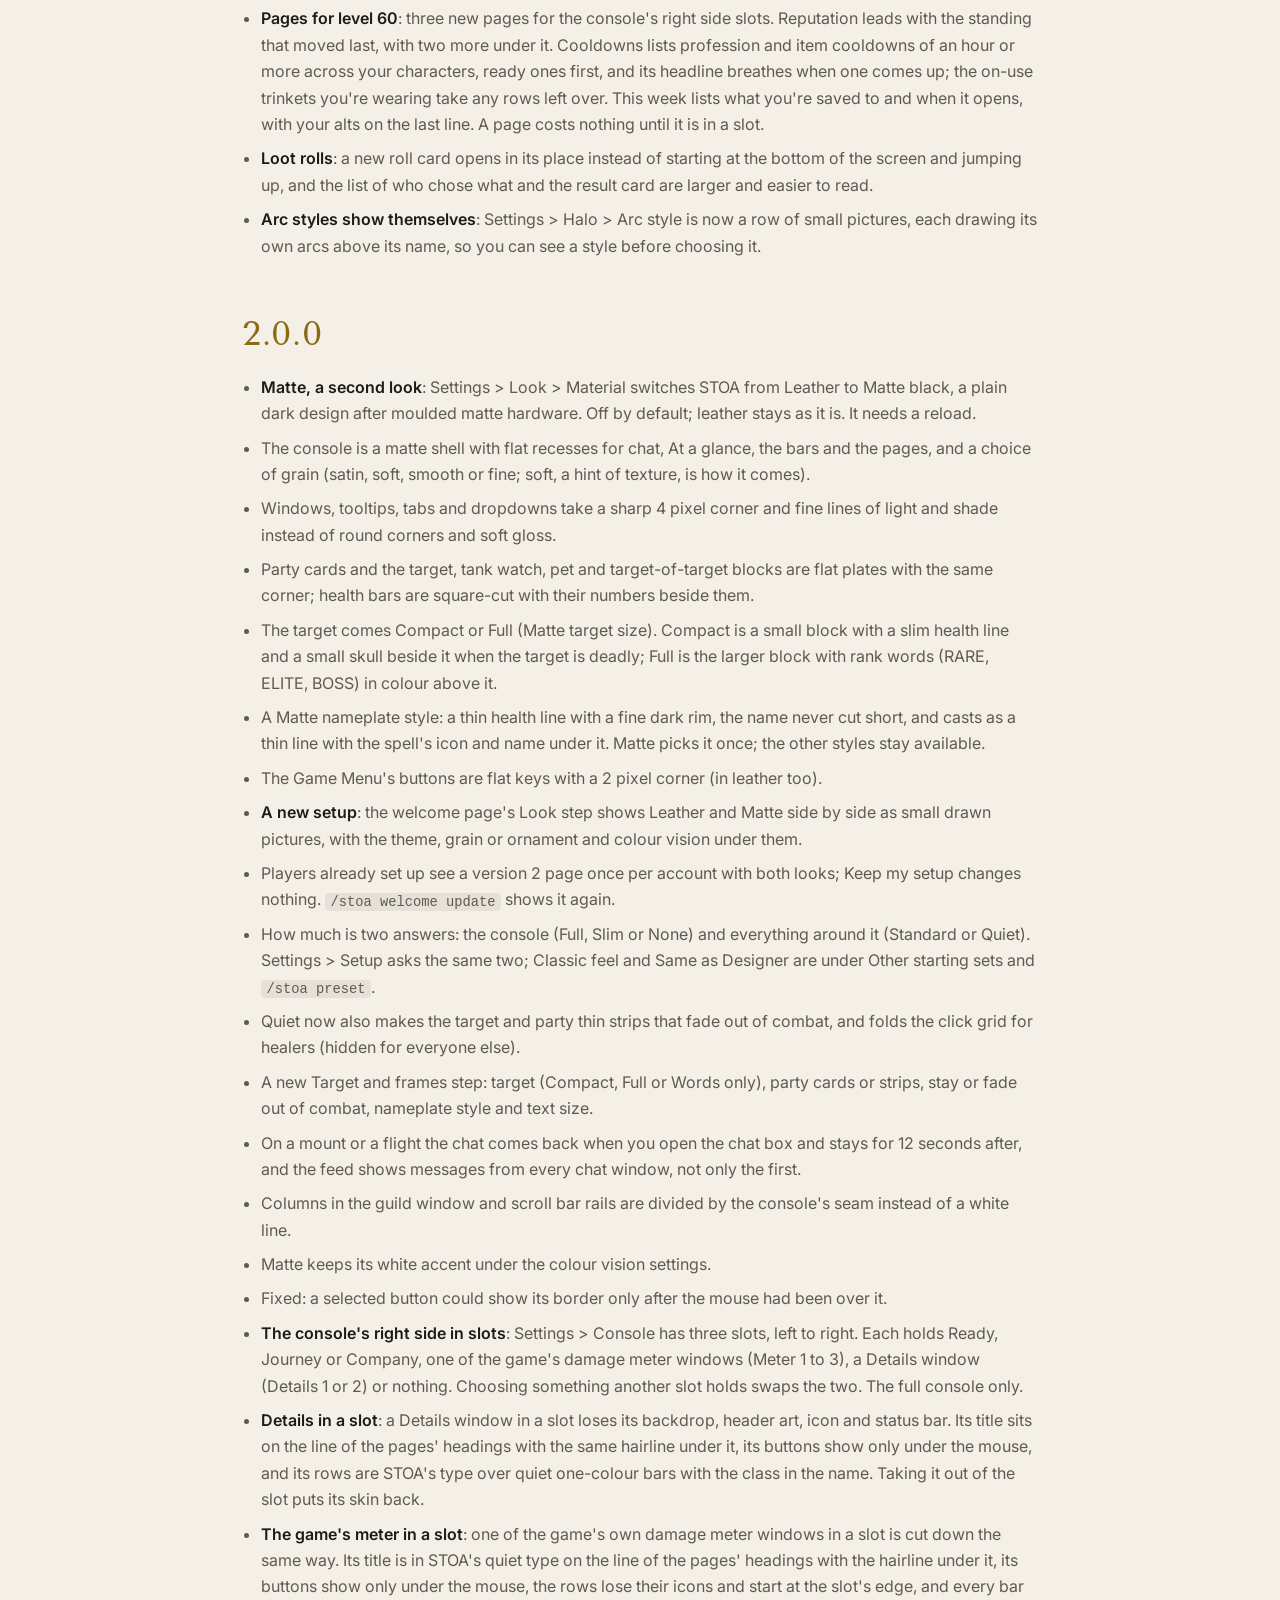
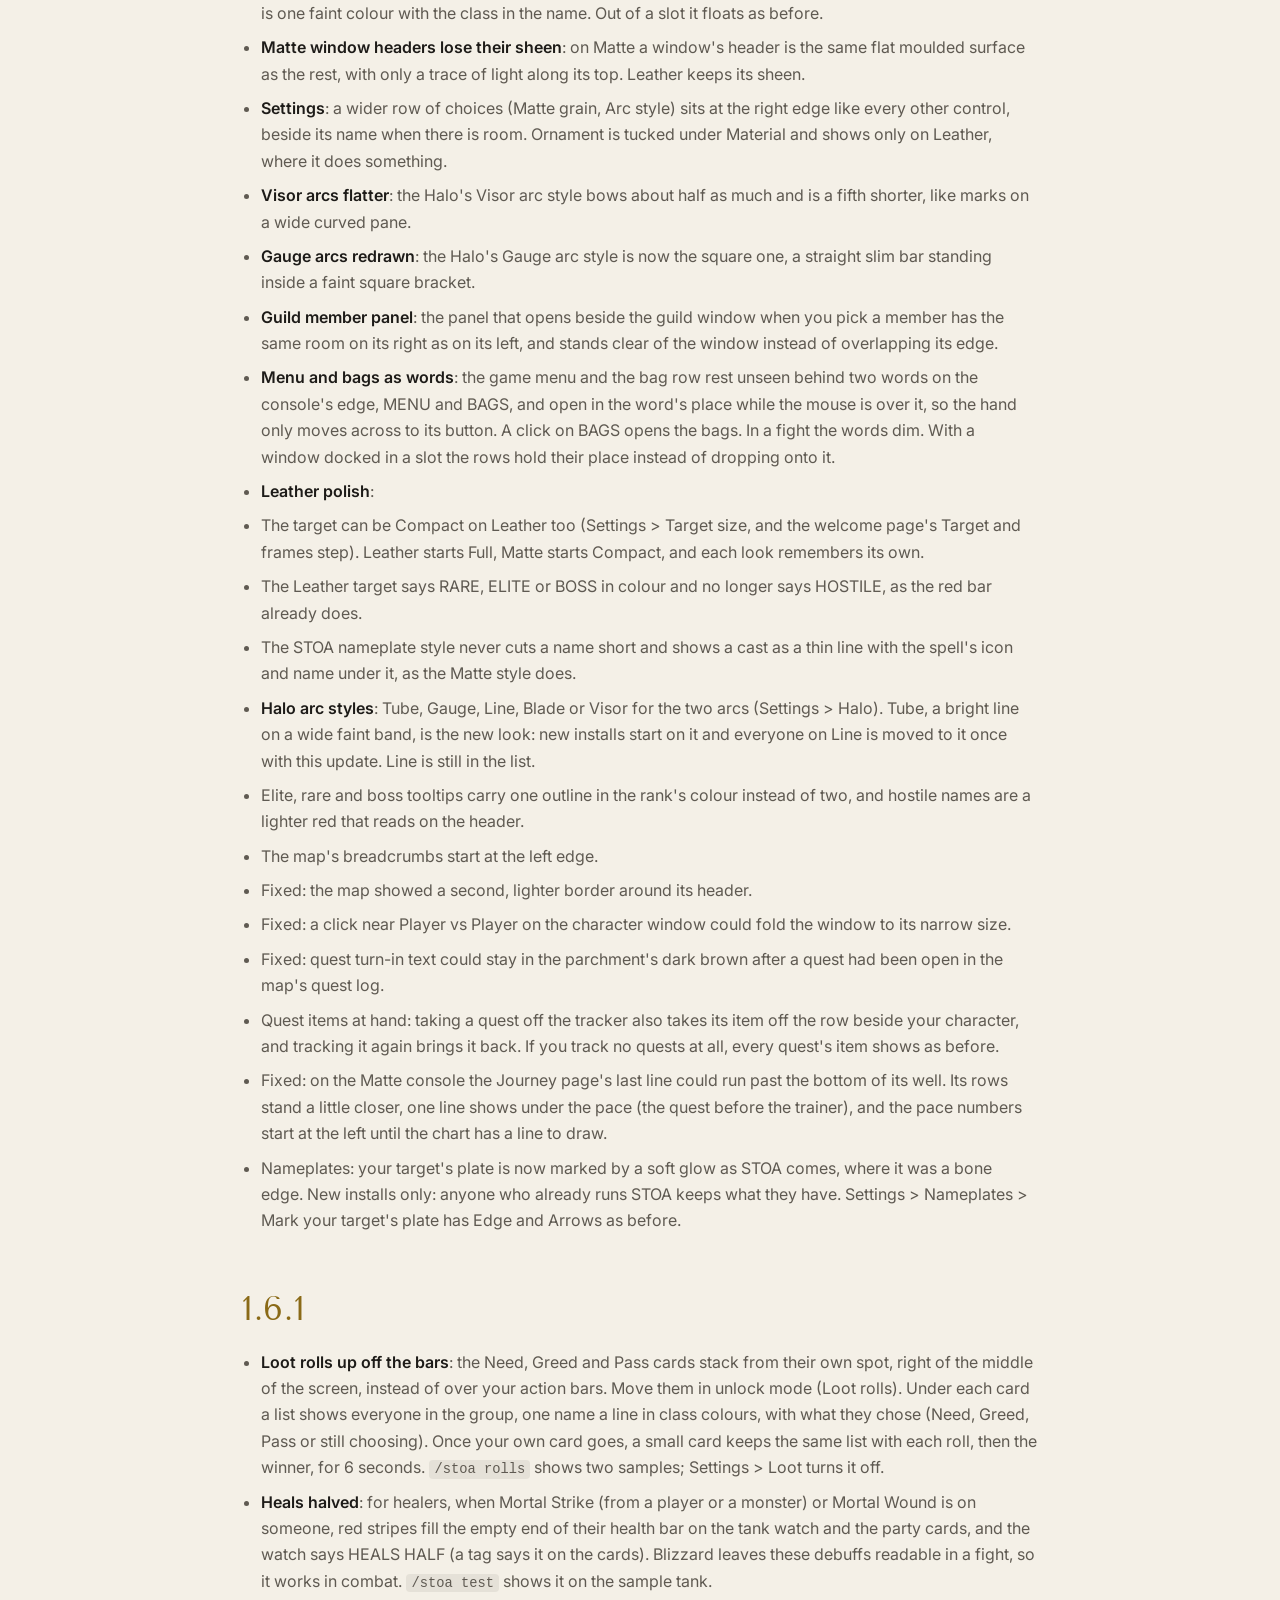
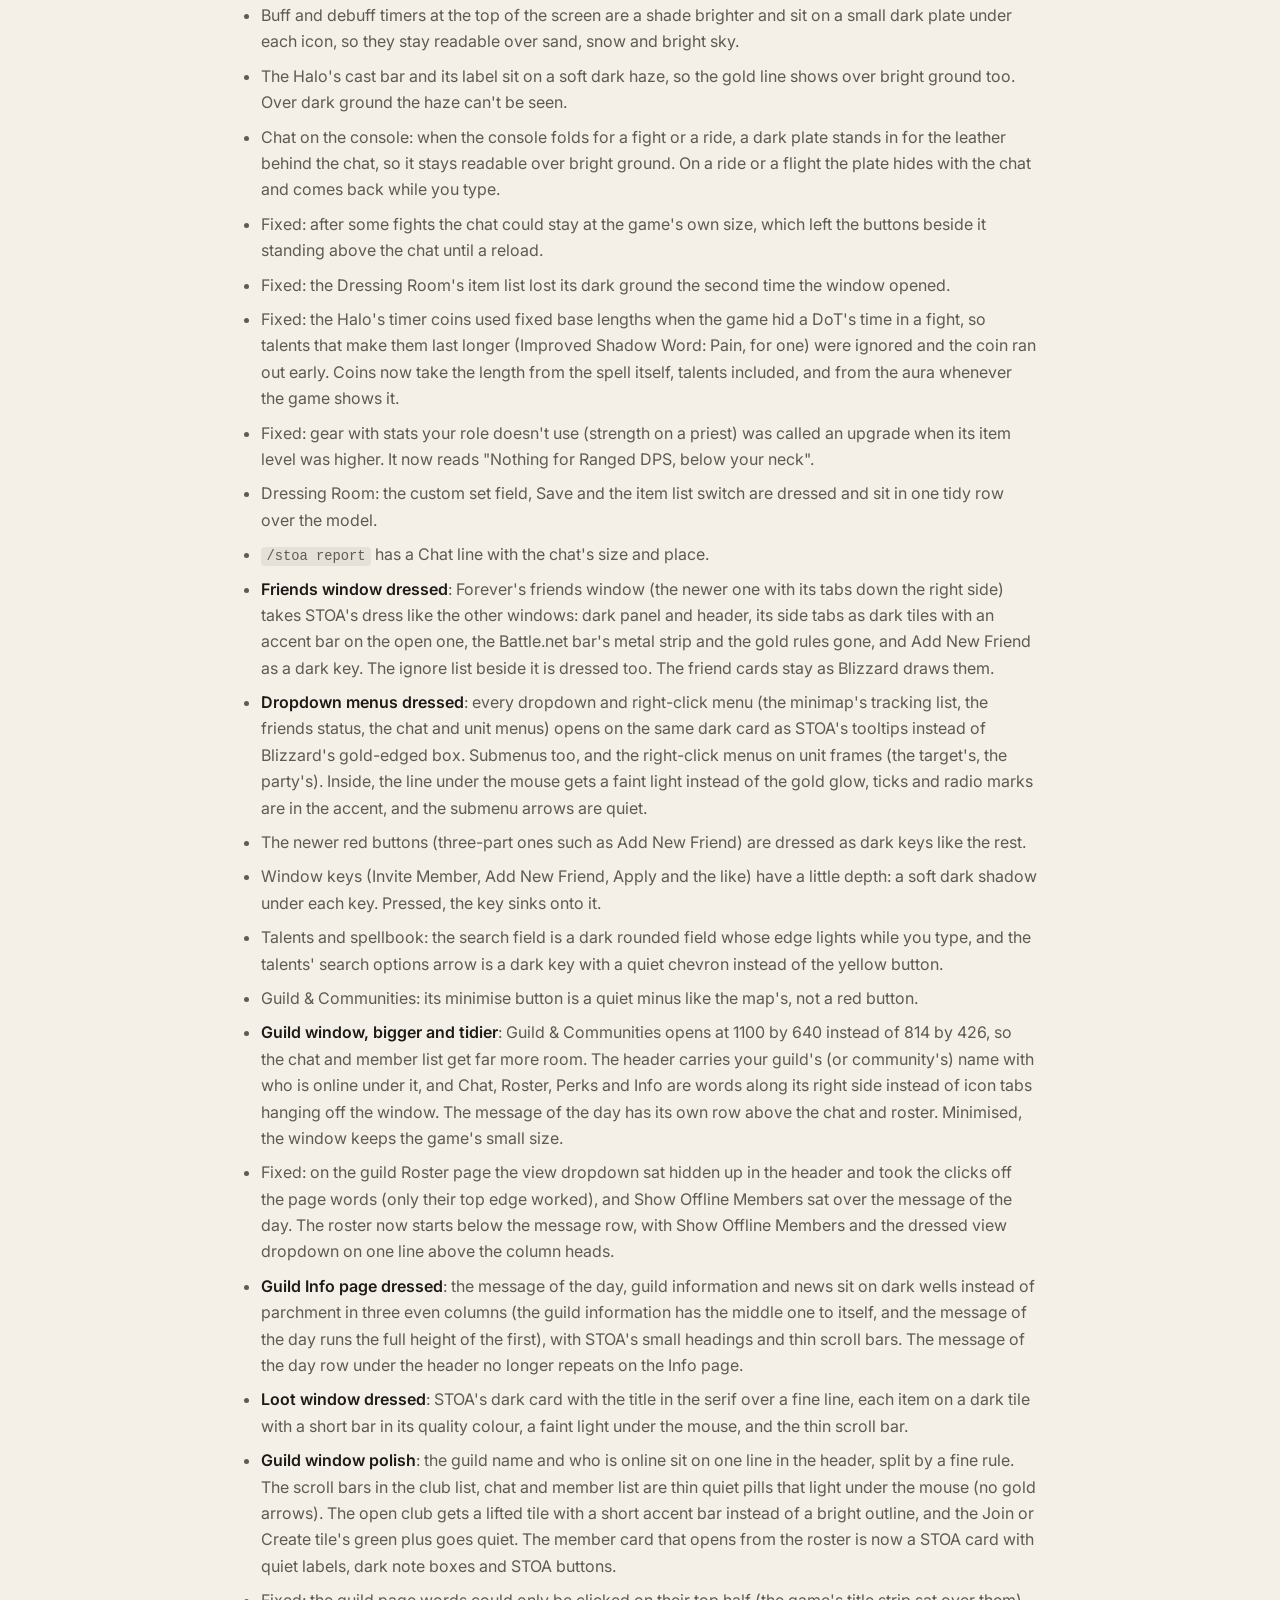
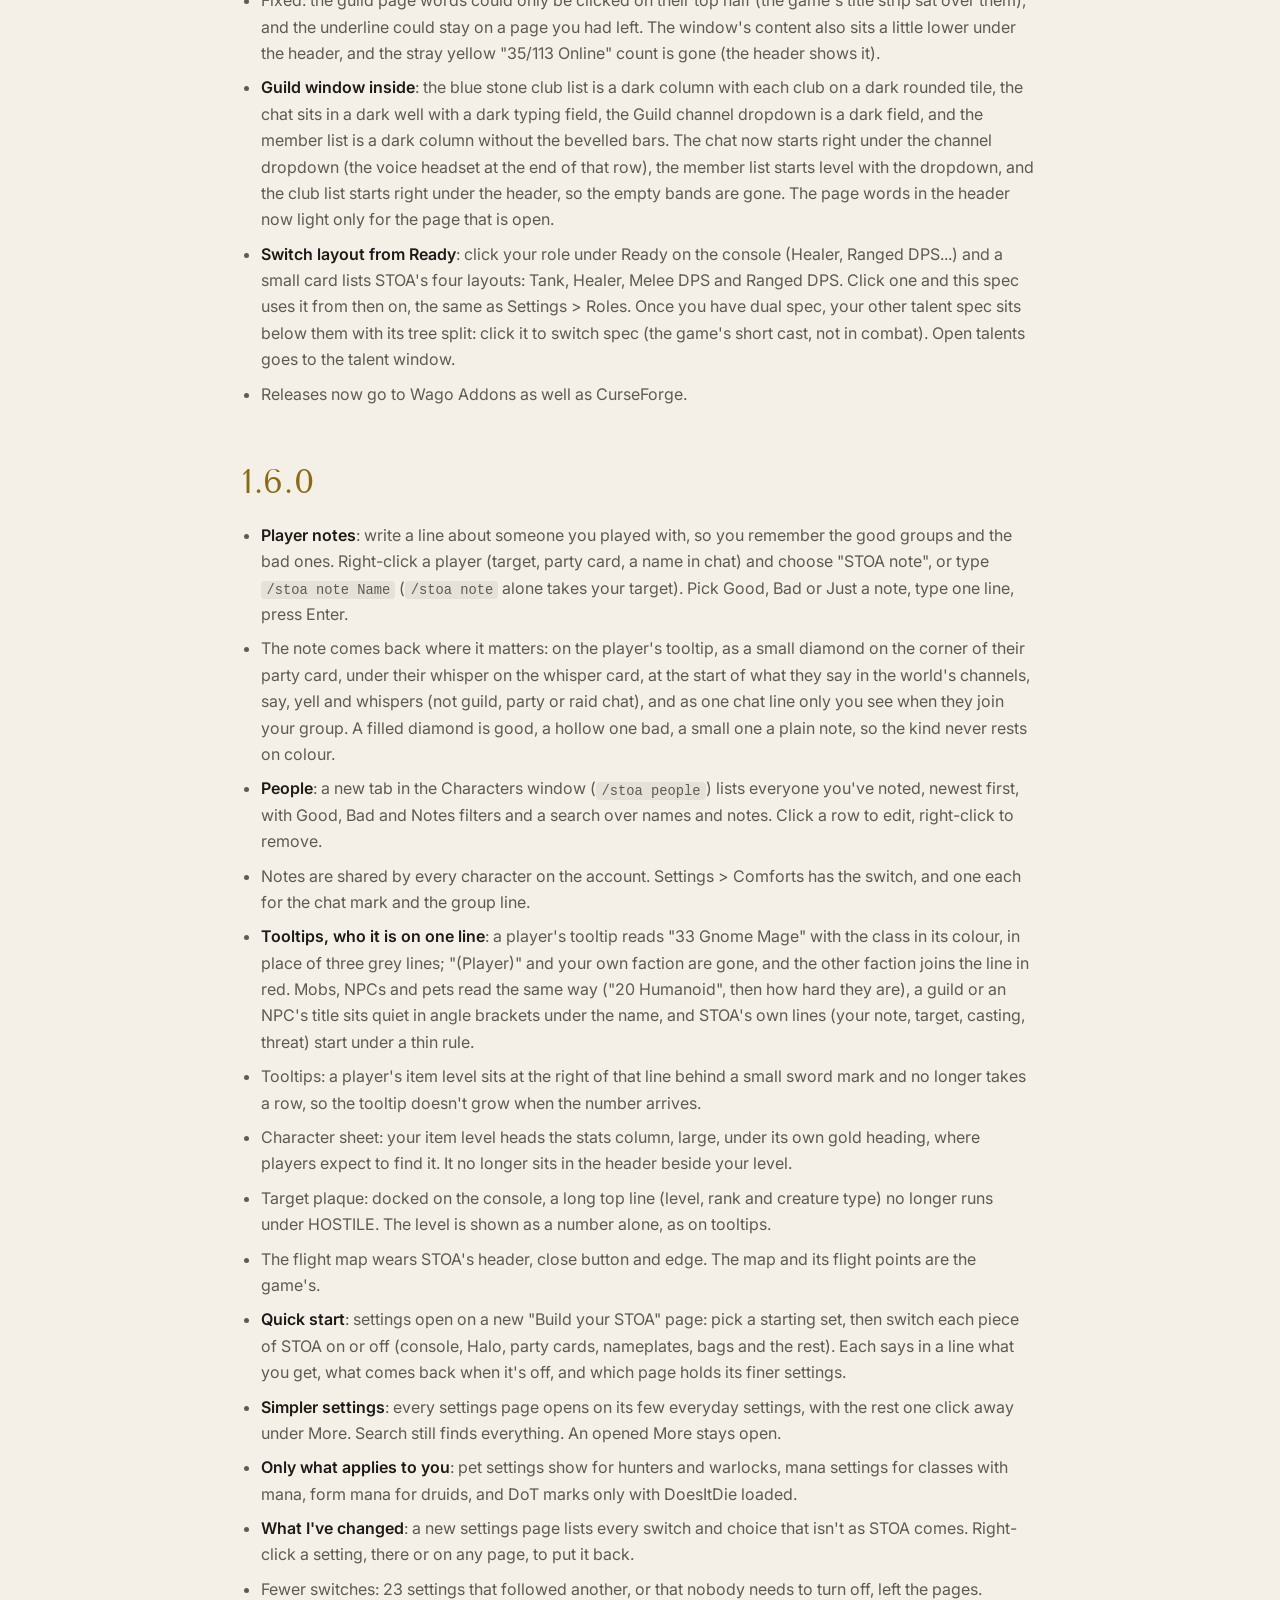
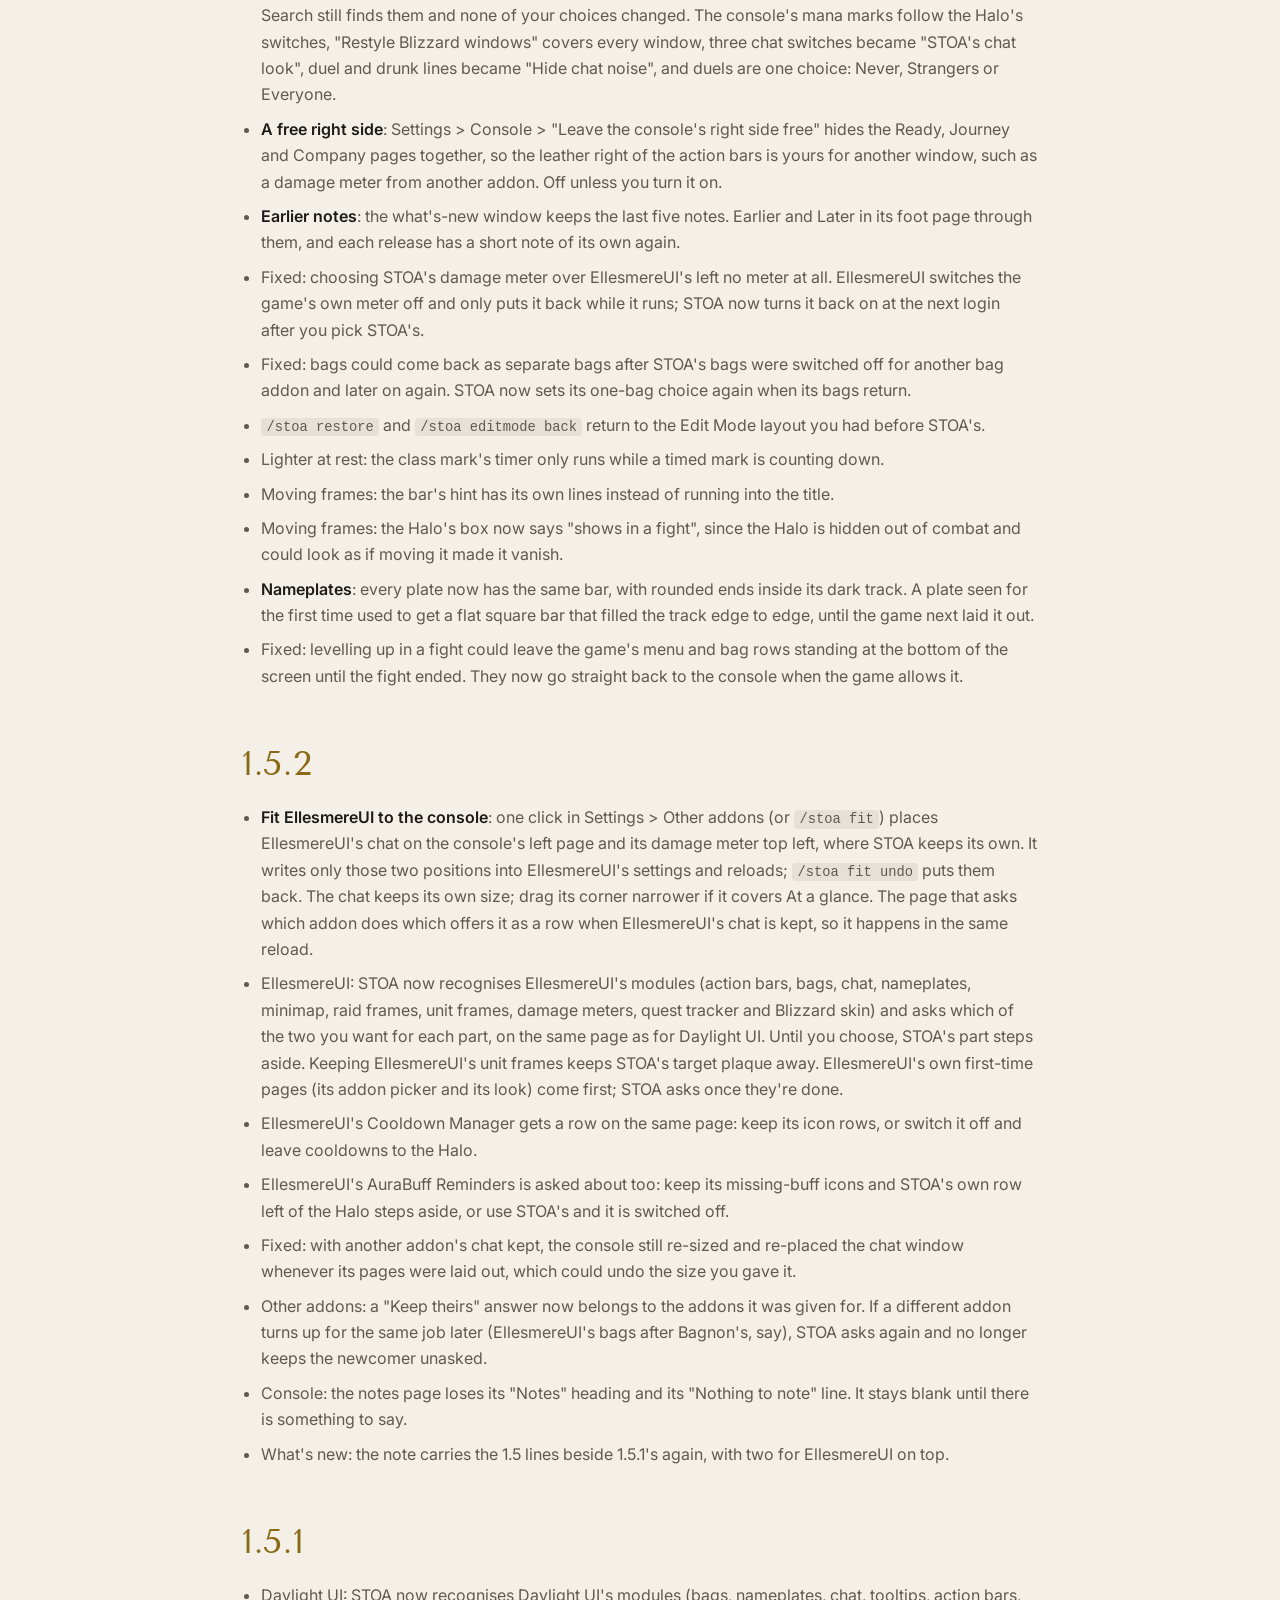
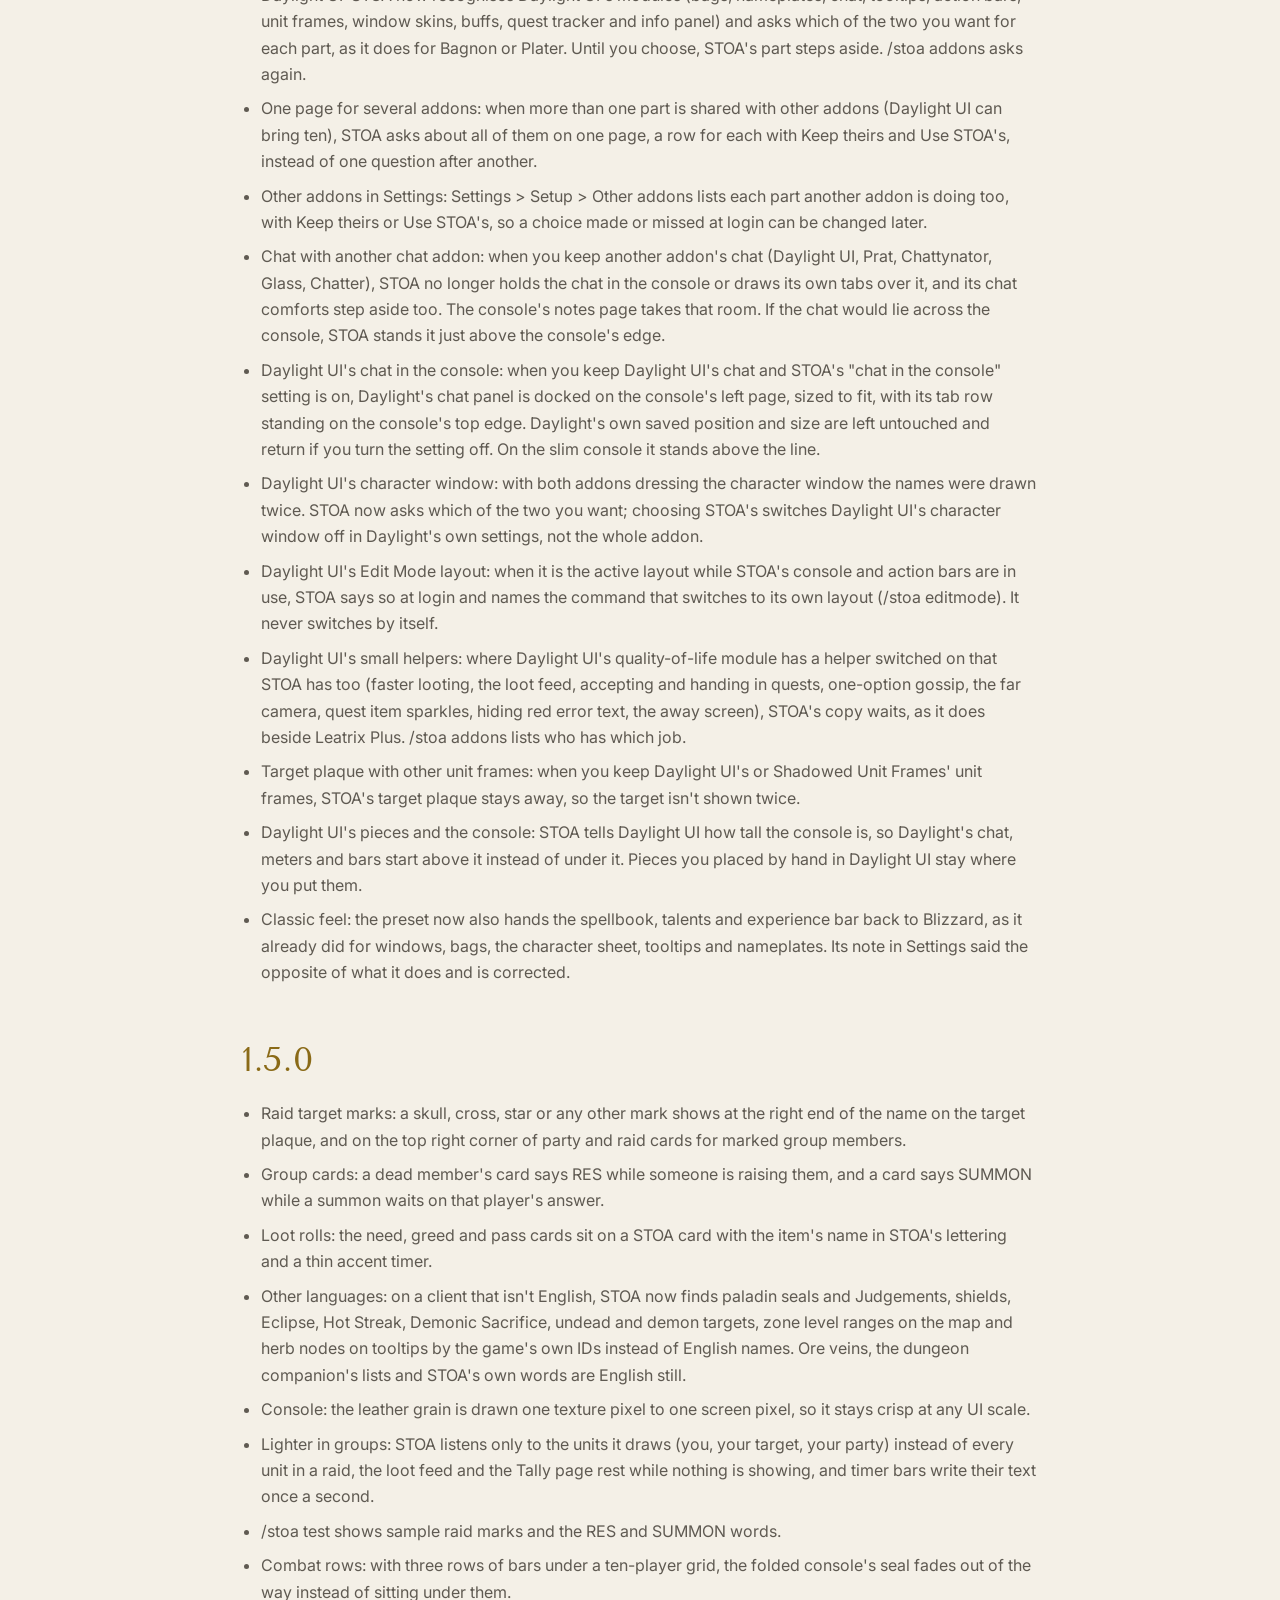
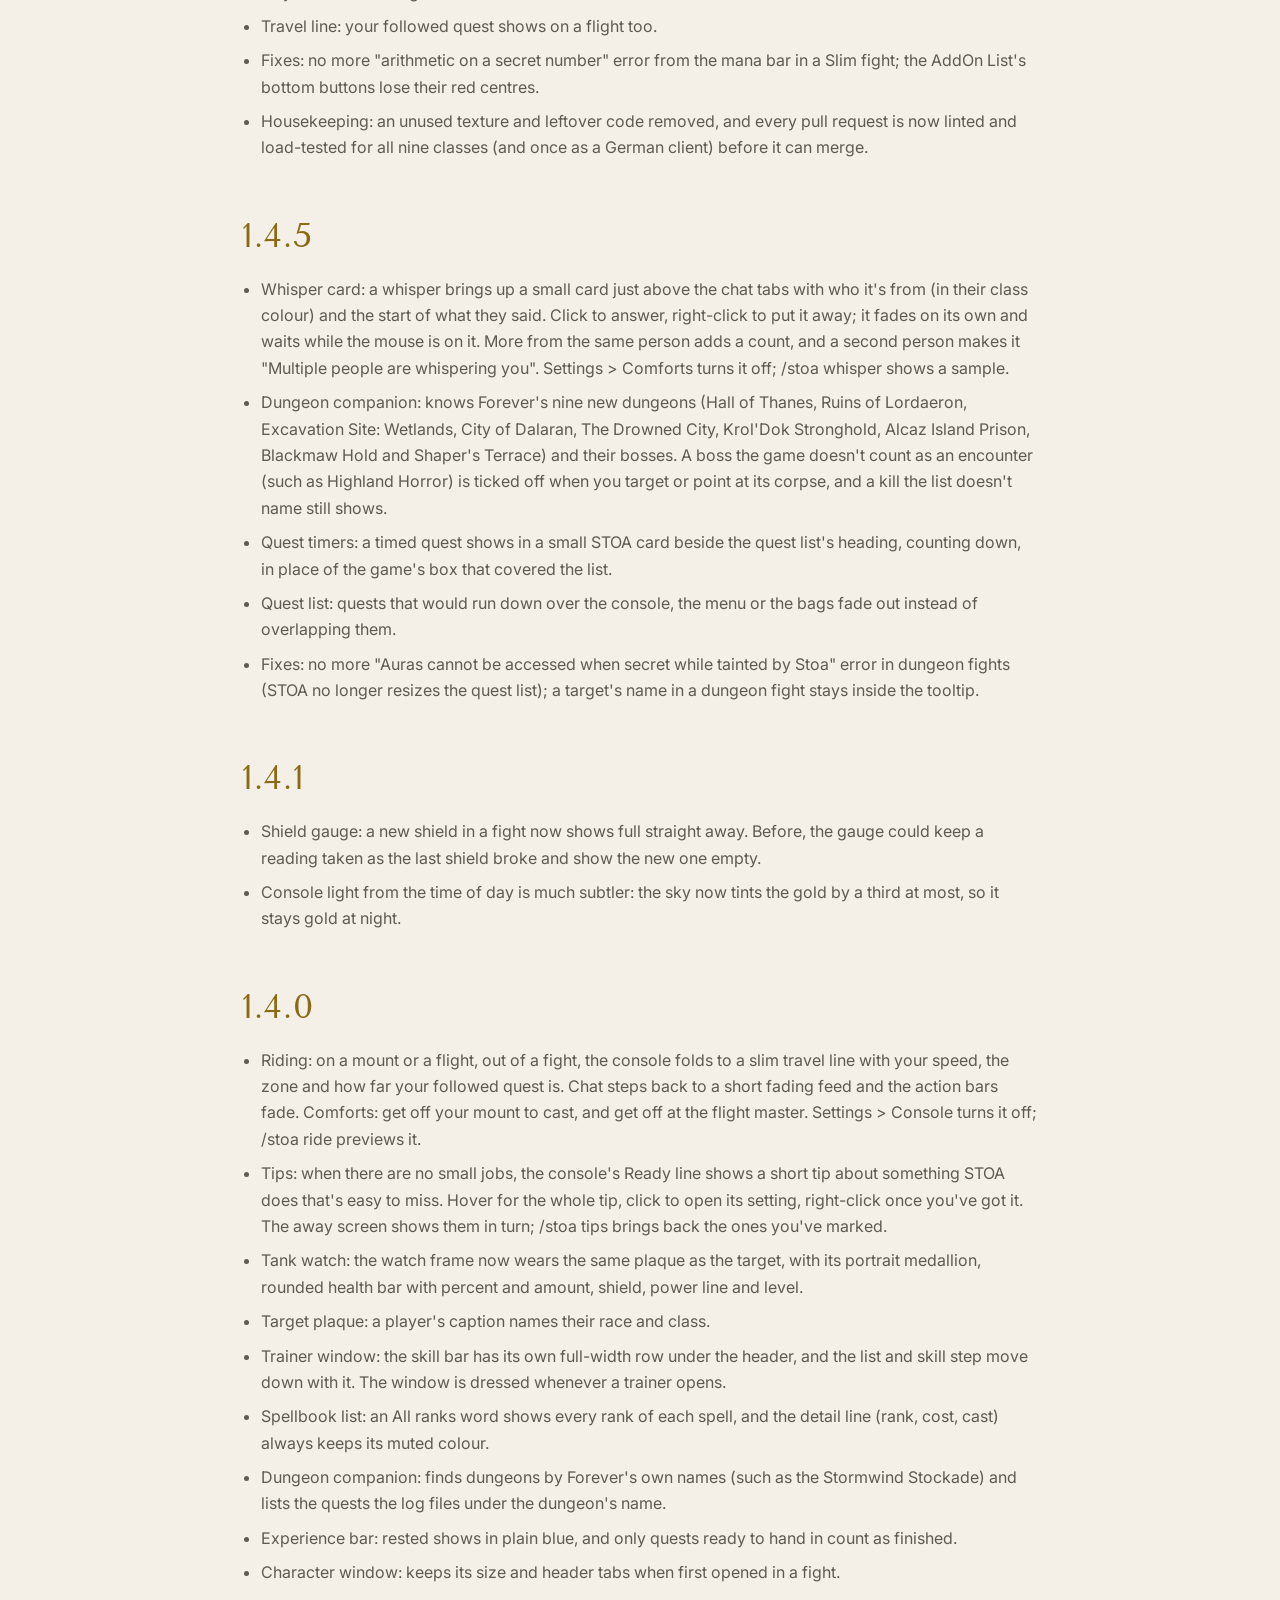
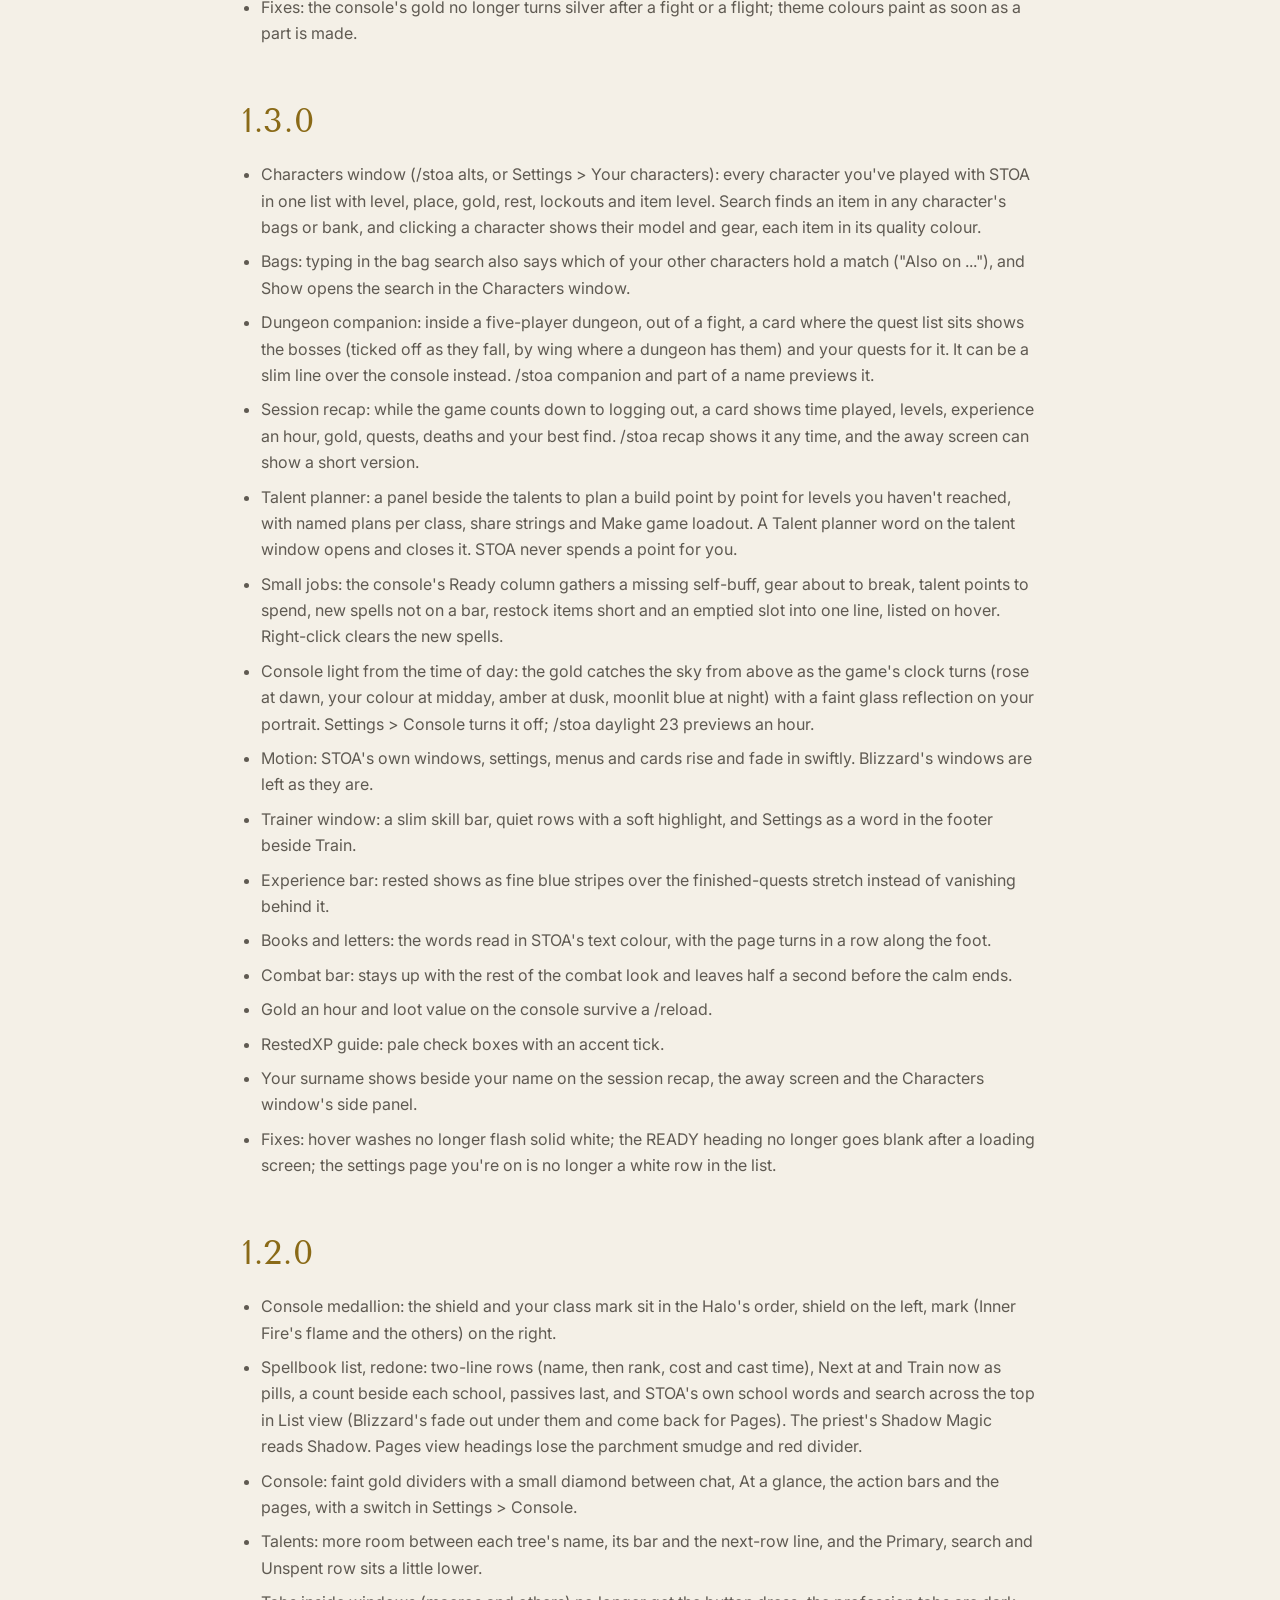
==== commit 77cdcd76: "Patch notes: keep bullet lists tight so each dot sits beside its line 2.1.1 and 2.1.2 had blank line" ====
--- a/docs/changelog.html
+++ b/docs/changelog.html
@@ -30,25 +30,8 @@
   <h1>Changelog</h1>
   <p class="lede">What changed in each release. The newest is first.</p>
 </section>
-<div class="bar prose"><section class="block release" id="v2-1-2"><h2>2.1.2</h2><ul><li><strong>Outline the next press, your way</strong>: Settings &gt; Combat &gt; Combat bar &gt; Outline the next press is now a choice. STOA's order (the default) keeps STOA's priority, The game's suggestion outlines Forever's own pick instead, and Off never outlines a button.</li></ul>
-<ul><li><strong>Up-to-date next press for every spec</strong>: STOA's order now follows Warcraft Tavern's current Forever guides for every damage and tank spec, with Forever's new spells. Warlocks get a list per tree (Banes, your last Curse, Wrack, Conflagrate, Incinerate, Demonic Brand), fire mages Pyroblast at 3 Heating Up and Scorch to 5 stacks, arcane Arcane Wrath, rogues their spec's builder and finishers (Mutilate, Venom, Hemorrhage, Shank, Death Mark), hunters Aimed Shot, Sniper Shot and hawks, shamans Lava Burst and instant Lightning Bolt on Maelstrom, warriors separate Arms, Fury and Protection lists, paladins Judgement first, Consecration and the Unsealed Wrath swap, and ferals the guide's Bite and Shifting Power thresholds. Heroic Strike is no longer outlined, since it doesn't use the global cooldown.</li></ul>
-<ul><li><strong>Next press in a fight</strong>: the game hides cooldowns from addons in combat, so Mind Blast, Shadow Word: Death, Judgement and other cooldowns never read as ready and the outline fell back to the game's suggestion. STOA now times them from your own casts, with the length the game last showed out of combat.</li></ul>
-<ul><li><strong>Cooldowns page finds running profession cooldowns</strong>: a transmute or Mooncloth cooldown that was started before STOA could see it (on an older version, or before a profile reset) now shows after the next login, not only after the next cast. Transmutes share one cooldown in the game, so they share one row named Transmute.</li></ul>
-<ul><li><strong>Cooldowns page headline</strong>: the big line (1 ready, None ready) could stay unseen. Its small pulse is now drawn another way. It also runs the column's full width when there is no note beside it, so Nothing cooling is no longer cut off.</li></ul>
-<ul><li><strong>Welcome page, for healers</strong>: with a healing spec picked, the roles step now says that your party cards cast on a click with their own bindings, what the click grid is, and where to change and move them.</li></ul>
-<ul><li><strong>Flight map</strong>: the flight map was left in the game's own frame. STOA now dresses it when you open a flight master.</li></ul>
-<ul><li><strong>One-line tooltips</strong>: a tooltip with only a title showed a sliver of the body under its header. A one-line tooltip is now all header.</li></ul></section><section class="block release" id="v2-1-1"><h2>2.1.1</h2><ul><li><strong>Class colours on names</strong>: a new choice on Settings &gt; Look. As the theme sets (the default) keeps things as they were: Bone and the class themes colour names by class, while Tide, Graphite, Matte and the colour vision modes keep them in the text colour. Always and Never override the theme, on party and raid cards, the target, nameplates, tooltips, the threat list, meters and the roster.</li></ul>
-<ul><li><strong>Cooldowns page</strong>: a cooldown with no name no longer takes a row, the hearthstone is no longer listed a second time as ready on your other characters, and the headline keeps its full strength. The page also stops adding to STOA's list of themed parts every few seconds.</li></ul>
-<ul><li><strong>Unit tooltips in a dungeon fight</strong>: when the game hides which unit a tooltip is for, STOA now reads what the mouse is over instead of leaving the game's lines undressed.</li></ul>
-<ul><li>**<code>/stoa report</code> remembers blocked actions**: the last few times the game said an interface action failed because of an addon are kept past a reload, with the addon and the function it named, so the report still shows them afterwards.</li></ul>
-<ul><li><strong>Dungeon companion</strong>: a boss the game names a little differently from the list (Handler Ashka for War Handler Ashka) is now ticked on its own row, not added as a second one. Bosses that end no encounter (Bossman Toof) are now also found dead as the fight ends from your party's targets and the nameplates in view, from the game's own boss-kill signal, and from the dungeon's lock where the game keeps one.</li></ul>
-<ul><li><strong>Chat while riding</strong>: the chat no longer goes clear and turns into a short fading feed on the travel line. It stays your normal chat, standing above the line.</li></ul>
-<ul><li><strong>Two cast bars</strong>: the game's own cast bar could come back beside STOA's after a fresh profile or an Edit Mode layout change. STOA now puts it away again whenever the game brings it back.</li></ul>
-<ul><li><strong>Halo sits higher</strong>: the ring's default spot is 20 units higher, so your character stands in the middle of it instead of riding high. A Halo you have moved yourself stays where you put it.</li></ul></section><section class="block release" id="v2-1-0"><h2>2.1.0</h2><ul><li><strong>No gold dividers on the action bar</strong>: on STOA's own Edit Mode layout the game drew gold dividers between the main bar's buttons. They are hidden with the rest of the bar art.</li><li><strong>Style, not Material</strong>: the choice between Leather and Matte black is now called Style and sits first on the Look page, above Theme, with a description of everything it switches. It was tucked under More before. The Equipped tab on compare tooltips wears STOA's dark card.</li><li><strong>Compare tooltips beside a chat link</strong>: the Equipped tooltips that open beside an item you clicked in chat now wear STOA's dark card like every other tooltip, and that tooltip's close button is STOA's cross.</li><li><strong>Moved windows stay put</strong>: opening a second window (the spellbook beside the character sheet, say) no longer shows a window you have moved on the game's spot for an instant before it jumps back to yours.</li><li><strong>Finding Full, Slim and None</strong>: the two starting questions are now called Layout (Full, Slim or None, and everything around it) on Build your STOA and Setup, and say that None with Quiet is the Minimal layout. Console size is the first setting on the Console page. Choosing None there turns on the faint health and mana arcs, and Full or Slim turns them off again. In Matte black the Leather console switch is hidden, since it has nothing to switch.</li><li><strong>Console pages breathe</strong>: the lead line of each page (your role, your level, a page's headline) is a step smaller, and the space it gave up now sits between it and the line below.</li><li><strong>Windows in Leather lose the stone rings</strong>: the body of each window now sits a step below its header and footer, with a soft shadow at its edges, like the console's wells. The stone image is gone, which makes the addon about 4 MB lighter on disk. Matte black gets the same recess, a little tighter, under its grain. The setting is now Look &gt; Depth in windows.</li><li><strong>Full bags</strong>: when the game says your inventory is full, a small card names the two or three least valuable stacks you carry, by what a vendor pays, and a click destroys one to make room. Grey junk comes first, then what you marked as junk, then plain white food and drink (health or mana back and nothing more); never food with a buff, elixirs, scrolls, quest items, spell reagents, gear, trade goods, tools or what you keep in Restock. Anything that isn't grey asks for a second click. Beside the loot window it also names a quest item that is waiting, or says when what's left isn't worth the room. STOA never destroys anything by itself. Settings &gt; Comforts; <code>/stoa fullbags</code> previews the card.</li><li><strong>A tip for quest items</strong>: a new tip says how to hide a quest's item from beside your character (untrack the quest).</li><li><strong>Keyring</strong>: the money, the free-slot count and the Junk word no longer show on the keyring, and Shift and drag now moves it by itself; it keeps its own spot whichever bag window it opens in.</li><li><strong>Changing the Company page</strong>: the whole Company column is a button, and it lay over half of the caption you click to change the page. The caption now sits above it.</li><li><strong>Away screen tips in full</strong>: a long tip under the timer was cut off after two lines; it now has the room to finish.</li><li><strong>Choosing the console's pages</strong>: click a page's caption on the console (a small chevron shows under the mouse) for the list of what its slot can hold, out of a fight; an empty slot shows "Add a page" under the mouse. In Settings &gt; Console the three dropdowns are now one picture: three wells for the slots and a tile for every page, with a line on what it shows.</li><li><strong>Pages for level 60</strong>: three new pages for the console's right side slots. Reputation leads with the standing that moved last, with two more under it. Cooldowns lists profession and item cooldowns of an hour or more across your characters, ready ones first, and its headline breathes when one comes up; the on-use trinkets you're wearing take any rows left over. This week lists what you're saved to and when it opens, with your alts on the last line. A page costs nothing until it is in a slot.</li><li><strong>Loot rolls</strong>: a new roll card opens in its place instead of starting at the bottom of the screen and jumping up, and the list of who chose what and the result card are larger and easier to read.</li><li><strong>Arc styles show themselves</strong>: Settings &gt; Halo &gt; Arc style is now a row of small pictures, each drawing its own arcs above its name, so you can see a style before choosing it.</li></ul></section><section class="block release" id="v2-0-0"><h2>2.0.0</h2><ul><li><strong>Matte, a second look</strong>: Settings &gt; Look &gt; Material switches STOA from Leather to Matte black, a plain dark design after moulded matte hardware. Off by default; leather stays as it is. It needs a reload.</li><li>The console is a matte shell with flat recesses for chat, At a glance, the bars and the pages, and a choice of grain (satin, soft, smooth or fine; soft, a hint of texture, is how it comes).</li><li>Windows, tooltips, tabs and dropdowns take a sharp 4 pixel corner and fine lines of light and shade instead of round corners and soft gloss.</li><li>Party cards and the target, tank watch, pet and target-of-target blocks are flat plates with the same corner; health bars are square-cut with their numbers beside them.</li><li>The target comes Compact or Full (Matte target size). Compact is a small block with a slim health line and a small skull beside it when the target is deadly; Full is the larger block with rank words (RARE, ELITE, BOSS) in colour above it.</li><li>A Matte nameplate style: a thin health line with a fine dark rim, the name never cut short, and casts as a thin line with the spell's icon and name under it. Matte picks it once; the other styles stay available.</li><li>The Game Menu's buttons are flat keys with a 2 pixel corner (in leather too).</li><li><strong>A new setup</strong>: the welcome page's Look step shows Leather and Matte side by side as small drawn pictures, with the theme, grain or ornament and colour vision under them.</li><li>Players already set up see a version 2 page once per account with both looks; Keep my setup changes nothing. <code>/stoa welcome update</code> shows it again.</li><li>How much is two answers: the console (Full, Slim or None) and everything around it (Standard or Quiet). Settings &gt; Setup asks the same two; Classic feel and Same as Designer are under Other starting sets and <code>/stoa preset</code>.</li><li>Quiet now also makes the target and party thin strips that fade out of combat, and folds the click grid for healers (hidden for everyone else).</li><li>A new Target and frames step: target (Compact, Full or Words only), party cards or strips, stay or fade out of combat, nameplate style and text size.</li><li>On a mount or a flight the chat comes back when you open the chat box and stays for 12 seconds after, and the feed shows messages from every chat window, not only the first.</li><li>Columns in the guild window and scroll bar rails are divided by the console's seam instead of a white line.</li><li>Matte keeps its white accent under the colour vision settings.</li><li>Fixed: a selected button could show its border only after the mouse had been over it.</li><li><strong>The console's right side in slots</strong>: Settings &gt; Console has three slots, left to right. Each holds Ready, Journey or Company, one of the game's damage meter windows (Meter 1 to 3), a Details window (Details 1 or 2) or nothing. Choosing something another slot holds swaps the two. The full console only.</li><li><strong>Details in a slot</strong>: a Details window in a slot loses its backdrop, header art, icon and status bar. Its title sits on the line of the pages' headings with the same hairline under it, its buttons show only under the mouse, and its rows are STOA's type over quiet one-colour bars with the class in the name. Taking it out of the slot puts its skin back.</li><li><strong>The game's meter in a slot</strong>: one of the game's own damage meter windows in a slot is cut down the same way. Its title is in STOA's quiet type on the line of the pages' headings with the hairline under it, its buttons show only under the mouse, the rows lose their icons and start at the slot's edge, and every bar is one faint colour with the class in the name. Out of a slot it floats as before.</li><li><strong>Matte window headers lose their sheen</strong>: on Matte a window's header is the same flat moulded surface as the rest, with only a trace of light along its top. Leather keeps its sheen.</li><li><strong>Settings</strong>: a wider row of choices (Matte grain, Arc style) sits at the right edge like every other control, beside its name when there is room. Ornament is tucked under Material and shows only on Leather, where it does something.</li><li><strong>Visor arcs flatter</strong>: the Halo's Visor arc style bows about half as much and is a fifth shorter, like marks on a wide curved pane.</li><li><strong>Gauge arcs redrawn</strong>: the Halo's Gauge arc style is now the square one, a straight slim bar standing inside a faint square bracket.</li><li><strong>Guild member panel</strong>: the panel that opens beside the guild window when you pick a member has the same room on its right as on its left, and stands clear of the window instead of overlapping its edge.</li><li><strong>Menu and bags as words</strong>: the game menu and the bag row rest unseen behind two words on the console's edge, MENU and BAGS, and open in the word's place while the mouse is over it, so the hand only moves across to its button. A click on BAGS opens the bags. In a fight the words dim. With a window docked in a slot the rows hold their place instead of dropping onto it.</li><li><strong>Leather polish</strong>:</li><li>The target can be Compact on Leather too (Settings &gt; Target size, and the welcome page's Target and frames step). Leather starts Full, Matte starts Compact, and each look remembers its own.</li><li>The Leather target says RARE, ELITE or BOSS in colour and no longer says HOSTILE, as the red bar already does.</li><li>The STOA nameplate style never cuts a name short and shows a cast as a thin line with the spell's icon and name under it, as the Matte style does.</li><li><strong>Halo arc styles</strong>: Tube, Gauge, Line, Blade or Visor for the two arcs (Settings &gt; Halo). Tube, a bright line on a wide faint band, is the new look: new installs start on it and everyone on Line is moved to it once with this update. Line is still in the list.</li><li>Elite, rare and boss tooltips carry one outline in the rank's colour instead of two, and hostile names are a lighter red that reads on the header.</li><li>The map's breadcrumbs start at the left edge.</li><li>Fixed: the map showed a second, lighter border around its header.</li><li>Fixed: a click near Player vs Player on the character window could fold the window to its narrow size.</li><li>Fixed: quest turn-in text could stay in the parchment's dark brown after a quest had been open in the map's quest log.</li><li>Quest items at hand: taking a quest off the tracker also takes its item off the row beside your character, and tracking it again brings it back. If you track no quests at all, every quest's item shows as before.</li><li>Fixed: on the Matte console the Journey page's last line could run past the bottom of its well. Its rows stand a little closer, one line shows under the pace (the quest before the trainer), and the pace numbers start at the left until the chart has a line to draw.</li><li>Nameplates: your target's plate is now marked by a soft glow as STOA comes, where it was a bone edge. New installs only: anyone who already runs STOA keeps what they have. Settings &gt; Nameplates &gt; Mark your target's plate has Edge and Arrows as before.</li></ul></section><section class="block release" id="v1-6-1"><h2>1.6.1</h2><ul><li><strong>Loot rolls up off the bars</strong>: the Need, Greed and Pass cards stack from their own spot, right of the middle of the screen, instead of over your action bars. Move them in unlock mode (Loot rolls). Under each card a list shows everyone in the group, one name a line in class colours, with what they chose (Need, Greed, Pass or still choosing). Once your own card goes, a small card keeps the same list with each roll, then the winner, for 6 seconds. <code>/stoa rolls</code> shows two samples; Settings &gt; Loot turns it off.</li><li><strong>Heals halved</strong>: for healers, when Mortal Strike (from a player or a monster) or Mortal Wound is on someone, red stripes fill the empty end of their health bar on the tank watch and the party cards, and the watch says HEALS HALF (a tag says it on the cards). Blizzard leaves these debuffs readable in a fight, so it works in combat. <code>/stoa test</code> shows it on the sample tank.</li><li>Buff and debuff timers at the top of the screen are a shade brighter and sit on a small dark plate under each icon, so they stay readable over sand, snow and bright sky.</li><li>The Halo's cast bar and its label sit on a soft dark haze, so the gold line shows over bright ground too. Over dark ground the haze can't be seen.</li><li>Chat on the console: when the console folds for a fight or a ride, a dark plate stands in for the leather behind the chat, so it stays readable over bright ground. On a ride or a flight the plate hides with the chat and comes back while you type.</li><li>Fixed: after some fights the chat could stay at the game's own size, which left the buttons beside it standing above the chat until a reload.</li><li>Fixed: the Dressing Room's item list lost its dark ground the second time the window opened.</li><li>Fixed: the Halo's timer coins used fixed base lengths when the game hid a DoT's time in a fight, so talents that make them last longer (Improved Shadow Word: Pain, for one) were ignored and the coin ran out early. Coins now take the length from the spell itself, talents included, and from the aura whenever the game shows it.</li><li>Fixed: gear with stats your role doesn't use (strength on a priest) was called an upgrade when its item level was higher. It now reads "Nothing for Ranged DPS, below your neck".</li><li>Dressing Room: the custom set field, Save and the item list switch are dressed and sit in one tidy row over the model.</li><li><code>/stoa report</code> has a Chat line with the chat's size and place.</li><li><strong>Friends window dressed</strong>: Forever's friends window (the newer one with its tabs down the right side) takes STOA's dress like the other windows: dark panel and header, its side tabs as dark tiles with an accent bar on the open one, the Battle.net bar's metal strip and the gold rules gone, and Add New Friend as a dark key. The ignore list beside it is dressed too. The friend cards stay as Blizzard draws them.</li><li><strong>Dropdown menus dressed</strong>: every dropdown and right-click menu (the minimap's tracking list, the friends status, the chat and unit menus) opens on the same dark card as STOA's tooltips instead of Blizzard's gold-edged box. Submenus too, and the right-click menus on unit frames (the target's, the party's). Inside, the line under the mouse gets a faint light instead of the gold glow, ticks and radio marks are in the accent, and the submenu arrows are quiet.</li><li>The newer red buttons (three-part ones such as Add New Friend) are dressed as dark keys like the rest.</li><li>Window keys (Invite Member, Add New Friend, Apply and the like) have a little depth: a soft dark shadow under each key. Pressed, the key sinks onto it.</li><li>Talents and spellbook: the search field is a dark rounded field whose edge lights while you type, and the talents' search options arrow is a dark key with a quiet chevron instead of the yellow button.</li><li>Guild &amp; Communities: its minimise button is a quiet minus like the map's, not a red button.</li><li><strong>Guild window, bigger and tidier</strong>: Guild &amp; Communities opens at 1100 by 640 instead of 814 by 426, so the chat and member list get far more room. The header carries your guild's (or community's) name with who is online under it, and Chat, Roster, Perks and Info are words along its right side instead of icon tabs hanging off the window. The message of the day has its own row above the chat and roster. Minimised, the window keeps the game's small size.</li><li>Fixed: on the guild Roster page the view dropdown sat hidden up in the header and took the clicks off the page words (only their top edge worked), and Show Offline Members sat over the message of the day. The roster now starts below the message row, with Show Offline Members and the dressed view dropdown on one line above the column heads.</li><li><strong>Guild Info page dressed</strong>: the message of the day, guild information and news sit on dark wells instead of parchment in three even columns (the guild information has the middle one to itself, and the message of the day runs the full height of the first), with STOA's small headings and thin scroll bars. The message of the day row under the header no longer repeats on the Info page.</li><li><strong>Loot window dressed</strong>: STOA's dark card with the title in the serif over a fine line, each item on a dark tile with a short bar in its quality colour, a faint light under the mouse, and the thin scroll bar.</li><li><strong>Guild window polish</strong>: the guild name and who is online sit on one line in the header, split by a fine rule. The scroll bars in the club list, chat and member list are thin quiet pills that light under the mouse (no gold arrows). The open club gets a lifted tile with a short accent bar instead of a bright outline, and the Join or Create tile's green plus goes quiet. The member card that opens from the roster is now a STOA card with quiet labels, dark note boxes and STOA buttons.</li><li>Fixed: the guild page words could only be clicked on their top half (the game's title strip sat over them), and the underline could stay on a page you had left. The window's content also sits a little lower under the header, and the stray yellow "35/113 Online" count is gone (the header shows it).</li><li><strong>Guild window inside</strong>: the blue stone club list is a dark column with each club on a dark rounded tile, the chat sits in a dark well with a dark typing field, the Guild channel dropdown is a dark field, and the member list is a dark column without the bevelled bars. The chat now starts right under the channel dropdown (the voice headset at the end of that row), the member list starts level with the dropdown, and the club list starts right under the header, so the empty bands are gone. The page words in the header now light only for the page that is open.</li><li><strong>Switch layout from Ready</strong>: click your role under Ready on the console (Healer, Ranged DPS...) and a small card lists STOA's four layouts: Tank, Healer, Melee DPS and Ranged DPS. Click one and this spec uses it from then on, the same as Settings &gt; Roles. Once you have dual spec, your other talent spec sits below them with its tree split: click it to switch spec (the game's short cast, not in combat). Open talents goes to the talent window.</li><li>Releases now go to Wago Addons as well as CurseForge.</li></ul></section><section class="block release" id="v1-6-0"><h2>1.6.0</h2><ul><li><strong>Player notes</strong>: write a line about someone you played with, so you remember the good groups and the bad ones. Right-click a player (target, party card, a name in chat) and choose "STOA note", or type <code>/stoa note Name</code> (<code>/stoa note</code> alone takes your target). Pick Good, Bad or Just a note, type one line, press Enter.</li><li>The note comes back where it matters: on the player's tooltip, as a small diamond on the corner of their party card, under their whisper on the whisper card, at the start of what they say in the world's channels, say, yell and whispers (not guild, party or raid chat), and as one chat line only you see when they join your group. A filled diamond is good, a hollow one bad, a small one a plain note, so the kind never rests on colour.</li><li><strong>People</strong>: a new tab in the Characters window (<code>/stoa people</code>) lists everyone you've noted, newest first, with Good, Bad and Notes filters and a search over names and notes. Click a row to edit, right-click to remove.</li><li>Notes are shared by every character on the account. Settings &gt; Comforts has the switch, and one each for the chat mark and the group line.</li><li><strong>Tooltips, who it is on one line</strong>: a player's tooltip reads "33 Gnome Mage" with the class in its colour, in place of three grey lines; "(Player)" and your own faction are gone, and the other faction joins the line in red. Mobs, NPCs and pets read the same way ("20 Humanoid", then how hard they are), a guild or an NPC's title sits quiet in angle brackets under the name, and STOA's own lines (your note, target, casting, threat) start under a thin rule.</li><li>Tooltips: a player's item level sits at the right of that line behind a small sword mark and no longer takes a row, so the tooltip doesn't grow when the number arrives.</li><li>Character sheet: your item level heads the stats column, large, under its own gold heading, where players expect to find it. It no longer sits in the header beside your level.</li><li>Target plaque: docked on the console, a long top line (level, rank and creature type) no longer runs under HOSTILE. The level is shown as a number alone, as on tooltips.</li><li>The flight map wears STOA's header, close button and edge. The map and its flight points are the game's.</li><li><strong>Quick start</strong>: settings open on a new "Build your STOA" page: pick a starting set, then switch each piece of STOA on or off (console, Halo, party cards, nameplates, bags and the rest). Each says in a line what you get, what comes back when it's off, and which page holds its finer settings.</li><li><strong>Simpler settings</strong>: every settings page opens on its few everyday settings, with the rest one click away under More. Search still finds everything. An opened More stays open.</li><li><strong>Only what applies to you</strong>: pet settings show for hunters and warlocks, mana settings for classes with mana, form mana for druids, and DoT marks only with DoesItDie loaded.</li><li><strong>What I've changed</strong>: a new settings page lists every switch and choice that isn't as STOA comes. Right-click a setting, there or on any page, to put it back.</li><li>Fewer switches: 23 settings that followed another, or that nobody needs to turn off, left the pages. Search still finds them and none of your choices changed. The console's mana marks follow the Halo's switches, "Restyle Blizzard windows" covers every window, three chat switches became "STOA's chat look", duel and drunk lines became "Hide chat noise", and duels are one choice: Never, Strangers or Everyone.</li><li><strong>A free right side</strong>: Settings &gt; Console &gt; "Leave the console's right side free" hides the Ready, Journey and Company pages together, so the leather right of the action bars is yours for another window, such as a damage meter from another addon. Off unless you turn it on.</li><li><strong>Earlier notes</strong>: the what's-new window keeps the last five notes. Earlier and Later in its foot page through them, and each release has a short note of its own again.</li><li>Fixed: choosing STOA's damage meter over EllesmereUI's left no meter at all. EllesmereUI switches the game's own meter off and only puts it back while it runs; STOA now turns it back on at the next login after you pick STOA's.</li><li>Fixed: bags could come back as separate bags after STOA's bags were switched off for another bag addon and later on again. STOA now sets its one-bag choice again when its bags return.</li><li><code>/stoa restore</code> and <code>/stoa editmode back</code> return to the Edit Mode layout you had before STOA's.</li><li>Lighter at rest: the class mark's timer only runs while a timed mark is counting down.</li><li>Moving frames: the bar's hint has its own lines instead of running into the title.</li><li>Moving frames: the Halo's box now says "shows in a fight", since the Halo is hidden out of combat and could look as if moving it made it vanish.</li><li><strong>Nameplates</strong>: every plate now has the same bar, with rounded ends inside its dark track. A plate seen for the first time used to get a flat square bar that filled the track edge to edge, until the game next laid it out.</li><li>Fixed: levelling up in a fight could leave the game's menu and bag rows standing at the bottom of the screen until the fight ended. They now go straight back to the console when the game allows it.</li></ul></section><section class="block release" id="v1-5-2"><h2>1.5.2</h2><ul><li><strong>Fit EllesmereUI to the console</strong>: one click in Settings &gt; Other addons (or <code>/stoa fit</code>) places EllesmereUI's chat on the console's left page and its damage meter top left, where STOA keeps its own. It writes only those two positions into EllesmereUI's settings and reloads; <code>/stoa fit undo</code> puts them back. The chat keeps its own size; drag its corner narrower if it covers At a glance. The page that asks which addon does which offers it as a row when EllesmereUI's chat is kept, so it happens in the same reload.</li><li>EllesmereUI: STOA now recognises EllesmereUI's modules (action bars, bags, chat, nameplates, minimap, raid frames, unit frames, damage meters, quest tracker and Blizzard skin) and asks which of the two you want for each part, on the same page as for Daylight UI. Until you choose, STOA's part steps aside. Keeping EllesmereUI's unit frames keeps STOA's target plaque away. EllesmereUI's own first-time pages (its addon picker and its look) come first; STOA asks once they're done.</li><li>EllesmereUI's Cooldown Manager gets a row on the same page: keep its icon rows, or switch it off and leave cooldowns to the Halo.</li><li>EllesmereUI's AuraBuff Reminders is asked about too: keep its missing-buff icons and STOA's own row left of the Halo steps aside, or use STOA's and it is switched off.</li><li>Fixed: with another addon's chat kept, the console still re-sized and re-placed the chat window whenever its pages were laid out, which could undo the size you gave it.</li><li>Other addons: a "Keep theirs" answer now belongs to the addons it was given for. If a different addon turns up for the same job later (EllesmereUI's bags after Bagnon's, say), STOA asks again and no longer keeps the newcomer unasked.</li><li>Console: the notes page loses its "Notes" heading and its "Nothing to note" line. It stays blank until there is something to say.</li><li>What's new: the note carries the 1.5 lines beside 1.5.1's again, with two for EllesmereUI on top.</li></ul></section><section class="block release" id="v1-5-1"><h2>1.5.1</h2><ul><li>Daylight UI: STOA now recognises Daylight UI's modules (bags, nameplates, chat, tooltips, action bars, unit frames, window skins, buffs, quest tracker and info panel) and asks which of the two you want for each part, as it does for Bagnon or Plater. Until you choose, STOA's part steps aside. /stoa addons asks again.</li><li>One page for several addons: when more than one part is shared with other addons (Daylight UI can bring ten), STOA asks about all of them on one page, a row for each with Keep theirs and Use STOA's, instead of one question after another.</li><li>Other addons in Settings: Settings &gt; Setup &gt; Other addons lists each part another addon is doing too, with Keep theirs or Use STOA's, so a choice made or missed at login can be changed later.</li><li>Chat with another chat addon: when you keep another addon's chat (Daylight UI, Prat, Chattynator, Glass, Chatter), STOA no longer holds the chat in the console or draws its own tabs over it, and its chat comforts step aside too. The console's notes page takes that room. If the chat would lie across the console, STOA stands it just above the console's edge.</li><li>Daylight UI's chat in the console: when you keep Daylight UI's chat and STOA's "chat in the console" setting is on, Daylight's chat panel is docked on the console's left page, sized to fit, with its tab row standing on the console's top edge. Daylight's own saved position and size are left untouched and return if you turn the setting off. On the slim console it stands above the line.</li><li>Daylight UI's character window: with both addons dressing the character window the names were drawn twice. STOA now asks which of the two you want; choosing STOA's switches Daylight UI's character window off in Daylight's own settings, not the whole addon.</li><li>Daylight UI's Edit Mode layout: when it is the active layout while STOA's console and action bars are in use, STOA says so at login and names the command that switches to its own layout (/stoa editmode). It never switches by itself.</li><li>Daylight UI's small helpers: where Daylight UI's quality-of-life module has a helper switched on that STOA has too (faster looting, the loot feed, accepting and handing in quests, one-option gossip, the far camera, quest item sparkles, hiding red error text, the away screen), STOA's copy waits, as it does beside Leatrix Plus. /stoa addons lists who has which job.</li><li>Target plaque with other unit frames: when you keep Daylight UI's or Shadowed Unit Frames' unit frames, STOA's target plaque stays away, so the target isn't shown twice.</li><li>Daylight UI's pieces and the console: STOA tells Daylight UI how tall the console is, so Daylight's chat, meters and bars start above it instead of under it. Pieces you placed by hand in Daylight UI stay where you put them.</li><li>Classic feel: the preset now also hands the spellbook, talents and experience bar back to Blizzard, as it already did for windows, bags, the character sheet, tooltips and nameplates. Its note in Settings said the opposite of what it does and is corrected.</li></ul></section><section class="block release" id="v1-5-0"><h2>1.5.0</h2><ul><li>Raid target marks: a skull, cross, star or any other mark shows at the right end of the name on the target plaque, and on the top right corner of party and raid cards for marked group members.</li><li>Group cards: a dead member's card says RES while someone is raising them, and a card says SUMMON while a summon waits on that player's answer.</li><li>Loot rolls: the need, greed and pass cards sit on a STOA card with the item's name in STOA's lettering and a thin accent timer.</li><li>Other languages: on a client that isn't English, STOA now finds paladin seals and Judgements, shields, Eclipse, Hot Streak, Demonic Sacrifice, undead and demon targets, zone level ranges on the map and herb nodes on tooltips by the game's own IDs instead of English names. Ore veins, the dungeon companion's lists and STOA's own words are English still.</li><li>Console: the leather grain is drawn one texture pixel to one screen pixel, so it stays crisp at any UI scale.</li><li>Lighter in groups: STOA listens only to the units it draws (you, your target, your party) instead of every unit in a raid, the loot feed and the Tally page rest while nothing is showing, and timer bars write their text once a second.</li><li>/stoa test shows sample raid marks and the RES and SUMMON words.</li><li>Combat rows: with three rows of bars under a ten-player grid, the folded console's seal fades out of the way instead of sitting under them.</li><li>Travel line: your followed quest shows on a flight too.</li><li>Fixes: no more "arithmetic on a secret number" error from the mana bar in a Slim fight; the AddOn List's bottom buttons lose their red centres.</li><li>Housekeeping: an unused texture and leftover code removed, and every pull request is now linted and load-tested for all nine classes (and once as a German client) before it can merge.</li></ul></section><section class="block release" id="v1-4-5"><h2>1.4.5</h2><ul><li>Whisper card: a whisper brings up a small card just above the chat tabs with who it's from (in their class colour) and the start of what they said. Click to answer, right-click to put it away; it fades on its own and waits while the mouse is on it. More from the same person adds a count, and a second person makes it "Multiple people are whispering you". Settings &gt; Comforts turns it off; /stoa whisper shows a sample.</li><li>Dungeon companion: knows Forever's nine new dungeons (Hall of Thanes, Ruins of Lordaeron, Excavation Site: Wetlands, City of Dalaran, The Drowned City, Krol'Dok Stronghold, Alcaz Island Prison, Blackmaw Hold and Shaper's Terrace) and their bosses. A boss the game doesn't count as an encounter (such as Highland Horror) is ticked off when you target or point at its corpse, and a kill the list doesn't name still shows.</li><li>Quest timers: a timed quest shows in a small STOA card beside the quest list's heading, counting down, in place of the game's box that covered the list.</li><li>Quest list: quests that would run down over the console, the menu or the bags fade out instead of overlapping them.</li><li>Fixes: no more "Auras cannot be accessed when secret while tainted by Stoa" error in dungeon fights (STOA no longer resizes the quest list); a target's name in a dungeon fight stays inside the tooltip.</li></ul></section><section class="block release" id="v1-4-1"><h2>1.4.1</h2><ul><li>Shield gauge: a new shield in a fight now shows full straight away. Before, the gauge could keep a reading taken as the last shield broke and show the new one empty.</li><li>Console light from the time of day is much subtler: the sky now tints the gold by a third at most, so it stays gold at night.</li></ul></section><section class="block release" id="v1-4-0"><h2>1.4.0</h2><ul><li>Riding: on a mount or a flight, out of a fight, the console folds to a slim travel line with your speed, the zone and how far your followed quest is. Chat steps back to a short fading feed and the action bars fade. Comforts: get off your mount to cast, and get off at the flight master. Settings &gt; Console turns it off; /stoa ride previews it.</li><li>Tips: when there are no small jobs, the console's Ready line shows a short tip about something STOA does that's easy to miss. Hover for the whole tip, click to open its setting, right-click once you've got it. The away screen shows them in turn; /stoa tips brings back the ones you've marked.</li><li>Tank watch: the watch frame now wears the same plaque as the target, with its portrait medallion, rounded health bar with percent and amount, shield, power line and level.</li><li>Target plaque: a player's caption names their race and class.</li><li>Trainer window: the skill bar has its own full-width row under the header, and the list and skill step move down with it. The window is dressed whenever a trainer opens.</li><li>Spellbook list: an All ranks word shows every rank of each spell, and the detail line (rank, cost, cast) always keeps its muted colour.</li><li>Dungeon companion: finds dungeons by Forever's own names (such as the Stormwind Stockade) and lists the quests the log files under the dungeon's name.</li><li>Experience bar: rested shows in plain blue, and only quests ready to hand in count as finished.</li><li>Character window: keeps its size and header tabs when first opened in a fight.</li><li>Fixes: the console's gold no longer turns silver after a fight or a flight; theme colours paint as soon as a part is made.</li></ul></section><section class="block release" id="v1-3-0"><h2>1.3.0</h2><ul><li>Characters window (/stoa alts, or Settings &gt; Your characters): every character you've played with STOA in one list with level, place, gold, rest, lockouts and item level. Search finds an item in any character's bags or bank, and clicking a character shows their model and gear, each item in its quality colour.</li><li>Bags: typing in the bag search also says which of your other characters hold a match ("Also on ..."), and Show opens the search in the Characters window.</li><li>Dungeon companion: inside a five-player dungeon, out of a fight, a card where the quest list sits shows the bosses (ticked off as they fall, by wing where a dungeon has them) and your quests for it. It can be a slim line over the console instead. /stoa companion and part of a name previews it.</li><li>Session recap: while the game counts down to logging out, a card shows time played, levels, experience an hour, gold, quests, deaths and your best find. /stoa recap shows it any time, and the away screen can show a short version.</li><li>Talent planner: a panel beside the talents to plan a build point by point for levels you haven't reached, with named plans per class, share strings and Make game loadout. A Talent planner word on the talent window opens and closes it. STOA never spends a point for you.</li><li>Small jobs: the console's Ready column gathers a missing self-buff, gear about to break, talent points to spend, new spells not on a bar, restock items short and an emptied slot into one line, listed on hover. Right-click clears the new spells.</li><li>Console light from the time of day: the gold catches the sky from above as the game's clock turns (rose at dawn, your colour at midday, amber at dusk, moonlit blue at night) with a faint glass reflection on your portrait. Settings &gt; Console turns it off; /stoa daylight 23 previews an hour.</li><li>Motion: STOA's own windows, settings, menus and cards rise and fade in swiftly. Blizzard's windows are left as they are.</li><li>Trainer window: a slim skill bar, quiet rows with a soft highlight, and Settings as a word in the footer beside Train.</li><li>Experience bar: rested shows as fine blue stripes over the finished-quests stretch instead of vanishing behind it.</li><li>Books and letters: the words read in STOA's text colour, with the page turns in a row along the foot.</li><li>Combat bar: stays up with the rest of the combat look and leaves half a second before the calm ends.</li><li>Gold an hour and loot value on the console survive a /reload.</li><li>RestedXP guide: pale check boxes with an accent tick.</li><li>Your surname shows beside your name on the session recap, the away screen and the Characters window's side panel.</li><li>Fixes: hover washes no longer flash solid white; the READY heading no longer goes blank after a loading screen; the settings page you're on is no longer a white row in the list.</li></ul></section><section class="block release" id="v1-2-0"><h2>1.2.0</h2><ul><li>Console medallion: the shield and your class mark sit in the Halo's order, shield on the left, mark (Inner Fire's flame and the others) on the right.</li><li>Spellbook list, redone: two-line rows (name, then rank, cost and cast time), Next at and Train now as pills, a count beside each school, passives last, and STOA's own school words and search across the top in List view (Blizzard's fade out under them and come back for Pages). The priest's Shadow Magic reads Shadow. Pages view headings lose the parchment smudge and red divider.</li><li>Console: faint gold dividers with a small diamond between chat, At a glance, the action bars and the pages, with a switch in Settings &gt; Console.</li><li>Talents: more room between each tree's name, its bar and the next-row line, and the Primary, search and Unspent row sits a little lower.</li><li>Tabs inside windows (macros and others) no longer get the button dress; the profession tabs are dark tiles with their icons whole and a gold edge on the open one; Appearances' Items tab is a word, and it, the search and Filter sit lower; the AddOn List's top row sits clear of the header.</li><li>Target of target, docked: its straight gold line and its curve meet without a bump.</li><li>Macros: the icon grid's stone slots are dark STOA wells. What's new: the finished-quests line says deeper gold (it changed from pale), and the windows line covers their insides.</li><li>Map: the zone's level range sits right after the title instead of past the window's edge, and the close and maximise buttons are quiet STOA glyphs, centred in the header and set in from the right.</li><li>Collections: the count pill (Total Mounts, Total Pets, Total Toys) sits in the bottom right of the window on every page, and the mount scene and toy page lose their painted backdrops and gilded corners.</li><li>Inside the newly dressed windows: Blizzard's insets, card backdrops and the pet card's painted scene are gone (dark STOA wells instead), the dressing room's item list is a STOA panel, the inbox parchment is gone, AddOn List buttons are dressed, Macros has a proper title and word tabs, and the collections side tabs keep their icons.</li><li>What's new: past five lines the note splits into two columns side by side, and it names the newly dressed windows.</li><li>No error on login from the newly dressed windows: STOA passes by the game's own locked frames inside them.</li><li>More windows in STOA's dress: bank, guild bank (edge only), trade, professions and the professions book, dressing room, books and letters, macros, collections, the adventure guide, the stable, tabard, petitions and guild charters, gem sockets, the clock, chat channels, the addon list and click bindings.</li><li>Windows with a raised header (character, spellbook and talents, and others): Shift-dragging the top half of the header moves the window again. The strip sits above the window's own edge, so clicks there went through to the world; the window's clickable area now covers it, and the raised talents page no longer catches them either.</li><li>Character window: your name and the level line sit closer together, the pair centred in the header (the close cross stays level with the name).</li><li>Talents: the window shortens while the talents show, so they rise into the empty band under the title (Blizzard's spec art used to sit there), and it takes its height back for the spellbook. The spec's Activate button moves into the row with the search. Window headers are a shade lighter.</li><li>Window headers lose their faint brown tint: the dark plate across the top is the same neutral as the rest of STOA.</li><li>Talents: Primary and Secondary, the search and your unspent points share one row just above the cards, lined up with their edges, and the window's stone rings really stay off the talents page now.</li><li>Talents, closer to the mock-up: the cards are all one width and fill the window, the tree's name sits top left with its points top right, the bar toward the next row runs the card's width with its line beneath, every row has a hairline along its top, and the window's stone rings stay off the talents page.</li><li>Talents: each card now wraps its own tree (they sat off to the left, the first one past the window's edge), the tree's name and points sit in the card's middle, and a card no longer trails lines down the screen.</li><li>Character sheet from the console and At a glance: clicking Gear or a stat opens the sheet again (the secure cover took only the mouse release, and the game acts on the press).</li><li>Clicking Gear under Ready on the console opens the character sheet through the game's own Character button, so it no longer raises the "secret number" error on the player frame.</li><li>Window headers: the lighter top half of the header runs to the window's left and right edges, not 8 pixels short of them, and follows the rounded top corners.</li><li>Character window: opening it no longer raises an error about the player frame's health text ("secret number"). The stats keep Blizzard's own order for now; putting your role's stats first tainted Blizzard's code.</li><li>Map: the top of its header is solid like the rest; the raised strip let the world show through.</li><li>The quest list stays folded through a fight: a kill or loot counted toward a quest no longer opens it again.</li><li>Bags: the Grid / Sections word in the combined bag's header works; the bag's title strip (and Blizzard's invisible bag-menu button on it) sat above the header words and caught their clicks. Sort, Junk and Grid / Sections each name what they do on hover.</li><li>The experience bar's finished-quests stretch is a solid deeper gold, so it no longer mixes with the blue rested stretch into a washed-out grey.</li><li>Character sheet, STOA's layout (on by default, Settings &gt; Dress): the sheet grows wider and lays your gear out in two columns down the sides, each item's name in its quality colour with its item level and WORN or BROKEN beside the slot (empty slots say which they are); the weapons sit in a row under the model with their names, and the model keeps Blizzard's size in the middle so it isn't zoomed in; the stats lose Blizzard's stone and lines for STOA's type, quiet labels, light numbers and gold headings on a quiet column; the window's tabs are words along the header, gold under the one you're on, and the window keeps one size on every tab (reputation, skills and the rest fill the same wider page); and a footer shows your durability and how many pieces need repair. The slots are still Blizzard's own buttons, so dragging, swapping, tooltips and gear sets work as before; they are moved out of combat only. Off keeps Blizzard's layout, dressed as before.</li><li>Talents, STOA's look (on by default, Settings &gt; Dress &gt; STOA's talents): the painted spec art, rings and borders go; each tree shows its name and points spent as words (the busiest tree in the accent), each tree sits on its own dark card with a band for every row of talents (labelled 0, 5, 10 and so on; rows you have reached are a touch lighter) and a thin bar under the name filling toward the next row ("1 more to open row 5"), Primary and Secondary become words, points left sit in the display face, and "Changes wait for Apply" shows by Apply while placed points are still a preview. (Opening the spellbook no longer stops on an error from the talent tabs.)</li><li>Spellbook: the To train and List / Pages words sit in the window's header band, clear of the school tabs. Talents: Primary and Secondary are plain words again, not boxed buttons. Character window: the word for the page you're on is lit on every tab (Skills was never lit), and hovering a word no longer pops up its name. On Reputation, Skills, PvP, Currency and Statistics the title sits level with the tab words. With the equipment manager open, the item names step aside for the small arrow beside each slot. The panel behind the model is one even shade: Blizzard's dark race overlay no longer comes back behind it.</li><li>Your shield and class marks are repainted in heavier, bevelled Warcraft metal: the shield, Inner Fire's flame, Battle Shout's horn, Slice and Dice's dagger, the paladin seal's cross and the shaman shield's orb.</li><li>Bag sections (one combined bag, on by default): the bag sorts its slots into sections, each with its label and count: new since you last looked, consumables, trade goods, quest, equipment, other, junk (grey or marked) and empty slots. A Grid word in the header switches back to the game's one grid in bag order, and Sections switches again; Settings &gt; Bags has the same choice. Blizzard's item buttons stay, only their places change, and the reagent section and footer stay below.</li><li>Spellbook list view (STOA's spellbook on): the book opens as one scrolling list of every spell you know, grouped by school, each at its best rank with what it costs, its cast time and when its next rank comes ("Train now" in the accent when your trainer has it). Blizzard's search box narrows the list. Click a spell to cast it, drag it to a bar, Shift-click to link it. A word on the book's top row switches to Blizzard's pages and back, and the choice is kept. In the compact one-page book the cost and cast columns step aside so names keep room. The list fills out of combat; opened in a fight, it catches up when the fight ends.</li><li>Spellbook, STOA's look (on by default, Settings &gt; Dress): the book loses its parchment pages, top bar and bookmark for the window's dark panel, spell names take STOA's type (light names, quiet ranks and Passive, "Available at level" in the accent), and a To train word left of the search, with the count waiting at your trainer, opens STOA's training page docked beside the book (it closes with the book; drag it to set it free). The spell buttons are Blizzard's own, so dragging to bars, casting and tooltips work as before.</li><li>Windows STOA dresses are solid now: at 96% a name or light behind one showed through faintly.</li><li>Character sheet, more of STOA's layout: the stats column's pages (stats, equipment sets, titles and your pet) are words along the footer's right in place of Blizzard's icon tabs, and the column starts right under the header; the stats put your role's block first (Defence for a tank, Weapons for melee and hunters, the block with spell power for healers and casters); the ranged slot (wand, bow, thrown) shows its name and item level like the others; and on the other tabs the side panel's title (a skill, a faction, your PvP rank) starts under the header instead of running into the tab words.</li><li>Target plaque: the health bar is red again on a hostile target at full health (a theme pass was turning it back to the health colour), and the percent sign sits right after the number.</li><li>Target plaque restyled: the portrait is a round medallion in a gold ring breaking the plaque's right edge, with the level on a badge at its foot; a slim rounded health bar carries the percent and the health; a fine line under it shows the target's mana, rage or energy; and the target's cast shows as a small bar with the spell and time left (warm while it can be interrupted). Out of combat on the full console the plaque docks on the gold rim, as tall as your medallion and without its portrait (the level leads the caption instead): its left end fits round the medallion with a gold line following its ring, and just past the health bar the gold edge runs on round a rounded corner, then flows straight out of the curve into a long sweep down at 45 degrees into the rim like the medallion's flourish. The target of target stands behind that sweep as a lower slab of its own, with a softer gold edge, the same sweep at its end and the plaque's shadow falling on it. Creatures the game lists as "Not specified" no longer show that as their kind. Docked, it never fades with Fade frames out of combat, since it's part of the console, and its rows sit high so the health bar keeps clear of the rim. Without the console's art it rests just above the console instead. In a fight it moves beside the Halo as the full plaque. The art is new, so it needs a full restart of the game.</li><li>Tooltips: under the sell price of a stack, an "Each" line with what one of them sells for.</li><li>Experience bar: quests you've finished but not handed in show as a paler gold stretch past the fill, to where turning them in takes you; hovering the bar adds the count and the experience to Blizzard's tooltip in the corner (or shows its own when you aren't rested). Waits while OneForAll's own quest XP marker is on.</li><li>Your buffs at hand (on by default): out of combat, small icons left of the Halo for your own long buffs when one is missing or has under a tenth of its time left (30 seconds to 2 minutes): Inner Fire, Fortitude, Divine Spirit and Shadowform for priests, an aura, a blessing and Righteous Fury for paladins, Mark of the Wild and Omen of Clarity for druids, Arcane Intellect and an armor for mages, Demon Armor for warlocks, Lightning or Water Shield for shamans, Trueshot Aura for hunters. They're drawn in your theme's colour. A missing one breathes softly, an ending one shows its time left. Click to cast; a buff you choose between (aura, blessing, armor, shield) casts the one you had on last. Hidden in a fight.</li><li>What's new note brought up to 1.2.</li><li>With OneForAll, STOA asks once whether to switch off OneForAll's low-rank check and info bar, which double up on STOA's Uprank and console.</li><li>Sparkle: objects up close now get the plate the sparkle hangs on (the game only gives an object one with its interact plate setting on, which STOA now turns on for objects and keeps off for NPCs). Without it the sparkle had nowhere to sit.</li><li>Interact icon up close also turns on the game's own sparkle on quest items lying in the world (its loot glow), as OneForAll's Quest loot sparkles does. Switching it off may need a restart of the game to take full effect.</li><li>OneForAll, reviewed against 6.2.5: its Sparkle on herbs &amp; ore, Quest loot sparkles, Hide error messages and Collect minimap buttons now count as shared jobs, so STOA's own copy waits while that switch is on. Before, STOA's combat errors switch turned the red text back on after every fight even with OneForAll hiding it, and both could try to gather the minimap icons.</li><li>Sparkle steps aside for other addons that sparkle (Sparkles, Goldspark, NodeSight, or OneForAll with its sparkle on), so two glows never stack on one object.</li><li>Focus: its block sits a little lower, so its panel no longer overlaps the target of target's.</li><li>Sparkle on what's up close (on by default, with Interact icon up close): the herb, ore, chest or quest object the game's icon marks gets a soft gold glow with a few twinkling stars, so it's easy to spot. NPCs don't sparkle. The art is new, so it needs a full restart of the game.</li><li>Interact icon up close no longer shows over low-priority things such as chairs and furniture, only things worth using (herbs, ore, quest objects, chests).</li><li>Accept quests leaves low-level (grey) quests alone: they're never picked from an NPC's list or accepted for you.</li><li>Chat tabs: a whisper arriving in a chat window you aren't looking at (such as a Whispers tab) puts a gold dot on its tab that pulses a few times and stays until you open it.</li><li>Shift to stop the comforts now also counts a press in the last moment (the NPC's window or the loot opens a beat after you click, often after Shift is let go), and a talk begun with Shift stays yours until the NPC's windows close, so picking a quest from the list doesn't auto-accept it.</li><li>Talents and spellbook window: its dark header now rises fully above the window, so the talent art no longer covers its lower half.</li></ul></section><section class="block release" id="v1-1-4"><h2>1.1.4</h2><ul><li>A short what's new note shows once after updating, for your shield and your class mark. /stoa news shows it again.</li><li>Your shield: a painted silver shield with a soft drop shadow, whose fill drains smoothly as it soaks up damage, the emptied part dark slate. It sits in the open corner left of the medallion's ring while the full console is open, and under the Halo's health number in every layout. A switch under Combat turns it off.</li><li>Your class mark: the buff your class keeps up, a painted silver emblem like the shield, emptying as it runs out. Warriors get Battle Shout (a horn), rogues Slice and Dice (a dagger), paladins their seal, shamans Lightning or Water Shield (an orb, by charges) and priests Inner Fire (a flame, by charges). It sits under the Halo's power number, and beside the shield left of the medallion. In a fight timers run from your own cast and charges hold at the last count seen. A switch under Combat turns it off.</li><li>The experience bar in STOA's dress: a thin flat bar in a rounded dark track, experience in the accent like the medallion's bezel, the rested stretch in blue with a fine blue line where it ends, and Blizzard's segment dividers as fine dark notches. Reputation, honor and the other bars that share its place get the same track, reputation coloured by standing. Edit Mode still places it, and a switch under Windows turns it off.</li><li>The experience bar fades out in a fight and back after, like the console (a switch under Windows), and its notches show only over the filled part.</li><li>Missing Inner Fire, or a missing seal in a fight, shows as the class mark empty and dimmed, in place of the warning words above the bars and in the console's Ready column. Without the mark (switched off, or the Slim console out of a fight) the words stay.</li><li>Fixed: your shield could show as all dark slate while it was up. In a fight the amount is secret and was handed to the fill with a glide, and a secret can't glide, so the fill stayed empty; it is now set straight. A measure of what the shield held also expires after a minute, so one taken when the amount was nothing can't leave later shields dark.</li><li>The shield and class marks redrawn simpler (a clean shape with one highlight) so they read at their small size, and the line where they drain shows more clearly.</li><li>Hovering the shield or the class mark beside the medallion says what it is: how much damage the shield still absorbs, or the buff with its time or charges left (or that it's missing) and what it does.</li><li>Highlight quest objects is now Interact icon up close: Forever's client has no outline round objects (Blizzard cut the option), so only the game's icon over the object you can use, within reach, is turned on. The outline settings earlier versions set are handed back.</li><li>Bags: items your quests still need (an item goal in your quest log not yet met, such as Scaber Stalk 2/5) get an accent edge, and junk selling never sells them.</li><li>The Halo's timer coins (DoTs and buffs you keep up, such as Shadow Word: Pain and Devouring Plague) fade to a faint outline when they're off instead of turning orange, like an unticked line on a checklist; they keep their place, and pale gold still marks the last seconds.</li><li>What's new: lines about one class or a few now carry class tags in class colour beside the headline, and the note is a little wider to fit them.</li><li>Character window: the close cross sits level with your name in the header instead of halfway down it.</li><li>At a glance: long labels shortened so they fit beside their figure: Gold rate, and Enchant, Smithing, Engineer, Leather, Jewels and Scribe for the long profession names.</li></ul></section><section class="block release" id="v1-1-3"><h2>1.1.3</h2><ul><li>Focus: STOA hid Blizzard's focus frame without showing the focus anywhere unless you healed it. Your focus now has a small block under the target of target, friend or foe, in and out of combat, and can be moved. A switch under Combat brings back Blizzard's instead.</li><li>A short what's new note shows once after updating, for target of target and focus, the shield, druid form mana and Speed. /stoa news shows it again.</li><li>The console's gold medallion lines no longer reappear over the folded console after a window opens for the first time.</li><li>Send Mail: the Mine button no longer covers Postage. It is now a small arrow inside the To box that lists your characters and recent names. The mail window's header is a little shorter, so the To and Postage rows no longer touch it.</li><li>Druids: mana while in cat or bear form now shows in combat too (it only showed out of combat).</li><li>Target of target: who your target is targeting shows to the right of the target plaque, a name and a thin health line, and says YOU when it is you. Click it to target them. It takes the target's look: a small panel beside the plaque, bare words beside the words-only target. A switch under Combat turns it off.</li><li>Drawn glyphs replace font symbols: close crosses, fold plus and minus, the mail window's page chevrons, the Shift arrow on the combat bar and the dot between words are now STOA's own art, and several lines read with plain punctuation instead.</li><li>At a glance: a Speed line you can add (under Stats), your movement speed as a percentage of plain running.</li><li>Training page: Mind Soothe, Shackle Undead and spells Forever opened to every race (Devouring Plague, Fear Ward) are no longer left out. Visit your class trainer once so STOA sees what it offers.</li><li>The shield tag on party cards and the tank watch card is now a small shield that empties as the shield absorbs damage, with its timer beside it, in place of the word SHLD.</li><li>New, off by default: Highlight quest objects (Settings, Everyday) turns on the game's own outline around things you can use in the world and the icon over the nearest one. Switching it off puts the game's settings back.</li></ul></section><section class="block release" id="v1-1-2"><h2>1.1.2</h2><ul><li>STOA Slim's Edit Mode layout no longer shows the ranged swing bar. The saved layout refreshes at your next login.</li><li>Removed "Hide the bars until mouseover": the bars along the bottom always show out of combat. The what's new note now mentions Your own mix.</li><li>Tooltips: the title and the line under it sat 2 px further in than the lines below; all now share the game's left margin (seen on the bags' money list).</li><li>Quest lines on tooltips no longer step in from the other lines or carry a gold rule; they keep their slightly lighter box and line up with the rest of the card.</li><li>Fixed a stray indent on one line of the bags' money list and other tooltips, left over from a quest box on the tooltip before. In the money list, the character you are on now has its sum in bright text and the others are quieter.</li><li>The kill skull on nameplates is smaller, in plain bone, and sits at the left end of the bar instead of above its right end.</li><li>With Does It Die installed, the welcome's Other addons step now asks who marks the nameplates (STOA's marks or Does It Die's), so the question after login is not needed.</li><li>The DoT stretch on the target bar and on nameplates is now fine dark diagonal stripes, a faint dark wash and a soft inner shadow at its left edge over the bar's own colour, with a fine dark line where the health will land, so it reads as damage on its way on a bar of any colour.</li><li>What's new: after an update that brings something worth knowing, your first login shows a short note once per account (this time: Slim, Minimal and the quest list folding in combat). New installs don't see it, small fixes don't bring it back, and <code>/stoa news</code> shows it again.</li><li>The healer's party row hangs a little lower under the Halo, clear of the cast bar and the reminder words, and the sample party (<code>/stoa test</code>) moves the combat bar below it as a real one does. Without the combat bar, the pet row sits under the party row instead of on it.</li><li>Two more hidden widths from the game in a fight (the click grid's names, words set before their face loaded) can no longer raise an error.</li><li>Settings, Setup: a new group, Your own mix, puts the parts of the layout in one place to mix as you like: Console (Full, Slim line or None), Party when not healing (Cards or Strips), Target (Plaque or Words only), Target and party out of combat (Full strength or Faint) and Health and mana out of combat (On the console or Faint arcs). They replace six switches that were spread over three pages. How much STOA still sets them all at once, and the welcome page's How much STOA step has a Mix your own button that opens the group.</li><li>Healing a raid: the grid sits right under the Halo like the party row, with the combat bar's rows below it, so it stays clear of the action bars out of combat.</li><li>Action bars: the "Extra rows on mouseover" setting is gone. It hid your second and third bars out of combat until the mouse was over them, which left players unable to find the bars the combat rows mirror; the old Quiet preset turned it on. Every row now shows out of combat for everyone. "Hide the bars until mouseover" stays for those who want the bars away, and is off unless you turn it on.</li><li>Does It Die: STOA's nameplate marks used to wait, without saying so, until you found and turned off Does It Die's own "Show on nameplates". STOA now asks once whether to use its marks and turns that switch for you, and Settings, Combat has one choice, DoT marks on nameplates (STOA, Does It Die or Neither), that sets both sides.</li><li>Housekeeping: six functions nothing called any more are gone.</li></ul></section><section class="block release" id="v1-1-1"><h2>1.1.1</h2><ul><li>Full keeps the party cards and the solid target plaque. The party strips and the target without a panel that 1.1.0 gave everyone now come with Slim and Minimal only; each still has its own setting (Party as strips when not healing, Target without a panel). Each character is set once from the console it uses.</li><li>Party: a hidden width from the game in a fight no longer switches the party frames off (their health then stopped updating). Tags judge their width from the letters instead. The same goes for a hidden bar width under the tags, which raised an error on targeting in a fight.</li><li>The tank watch shows your Shield, Renew and Weakened Soul as the same tags the party cards carry, in place of a line of words, and a friendly target carries them too.</li><li>The healer's party row sits right under the Halo and stays there: it no longer moves when a fight starts or ends, so it can't be caught on top of the combat bar or the action bars. The combat bar's rows (and your pet's row) stand below it while you heal a party.</li><li>The emergency item steps under the party or raid frames when they share its spot beside the Halo.</li><li>Money across your characters (the bag's money hover, <code>/stoa alts</code>): a character's gold is no longer written down as 0 while it loads in or logs out. Characters already showing 0 correct themselves the next time you log in on them.</li></ul></section><section class="block release" id="v1-1-0"><h2>1.1.0</h2><ul><li>Slim console (How much STOA: Slim, or Settings: Slim console): the console as one plain line a quarter of the height. Level and experience on the left, health and mana either side of a small portrait, and a word each for Ready, Journey and Company on the right; mouse over those and their pages open on a card. Chat and the action bars stand above the line, on STOA's own Edit Mode layout for it ("Stoa Slim"), and At a glance is left out. It still folds in a fight.</li><li>Minimal (How much STOA: Minimal): no console at all. Out of combat your health and mana rest as two faint arcs around your character and the Halo rises in a fight; the target plaque and party cards rest faint until a fight starts or the mouse is over them. STOA's look and comforts stay. Each part is its own setting too: Faint health and mana out of combat, Fade frames out of combat.</li><li>Action bars: Hide the bars until mouseover (off by default) rests every bar along the bottom, the main bar too, out of combat.</li><li>With the console off, changing the In combat setting no longer raises an error.</li><li>Finish and reload on the Welcome page, and "Use STOA's" when two addons do one job, now reload with the click itself. The game sometimes refused the reload STOA asked for and left you to type /reload.</li><li>Minimal: Blizzard's gryphons and bar art stay hidden, the game menu and bags rest as the quiet tray in the bottom right corner, and the chat stands in the bottom left. With the console off nothing was looking after them.</li><li>Slim: the "Stoa Slim" Edit Mode layout hides the Cooldown Manager's rows and moves the swing timers up clear of the bars. A saved one updates at the next login while it is the active layout.</li><li>Changing Combat rows during practice combat no longer hides the combat bar until practice ends.</li><li>Slim: the portrait seal fades out with the line in a fight instead of peeking over it.</li><li>Slim: the hover card sits above the quest list, which was reading through it.</li><li>Party, when you tank or deal damage: thin strips beside the Halo in place of the cards. A name, health and a hairline bar each, with a word when you can act; they rest faint while everyone is fine, turn amber below half health and brighten under the mouse or as your target. Healers keep the cards. A spot saved for the old cards is let go once. (Settings: Party as strips when not healing.)</li><li>Target: words and a bar over the world with a small portrait, level with the Halo, in place of the solid plaque. (Settings: Target without a panel.)</li><li>STOA's Edit Mode layouts hang the quest tracker a little lower, so "All Objectives" no longer runs into the coordinates under the minimap. Saved layouts update at the next login while active.</li><li>Minimal has its own Edit Mode layout, "Stoa Minimal", with the Cooldown Manager's rows hidden.</li><li>The quest list folds to its header in combat (it used to dim) and comes back after; hover the header to open it. Practice combat folds it too. Settings: Fold quest list in combat.</li><li>Welcome page: Slim's description fits its card again (it ran a third line into the next card).</li><li>Quiet: no longer hides the extra bar rows until mouseover, and has its own Edit Mode layout, "Stoa Quiet", with the Cooldown Manager's rows hidden.</li><li>STOA describes itself as a focused UI, not a calm one.</li></ul></section><section class="block release" id="v1-0-1"><h2>1.0.1</h2><ul><li>Combat rows: clicking a button with the mouse casts it again (it did nothing with the game's "cast on key down" setting on).</li><li>Party cards, raid cells and the tank watch: hovering shows where that player is (their zone) under the usual tooltip.</li><li>Company: inviting a Battle.net friend goes through Battle.net, so it finds them (it asked for their server's inner realm name and got "Cannot find player").</li><li>Combat rows are back in their first order: your main bar, then the bottom-left bar (Action Bar 2), then the bottom-right bar (Action Bar 3).</li><li>Bags: the reagent bag opens with the combined bag as its bottom section, under a quiet label with its free slots, in the same ten columns, above the footer (Settings: Reagents in the bag). It opens and closes with the combined bag.</li><li>Bags: currencies you tick "Show on Backpack" in the Currency tab sit in the footer beside the free count, in place of the game's own row.</li><li>Bags: the search box runs the bag's full width.</li><li>Bags: hover your money for every character's gold, richest first, and the total.</li><li>Money shows the game's gold, silver and copper coin icons after each amount, as the money hover does (bags, trainer, loot tally, console).</li><li>RestedXP: the STOA look comes back after a relog. RestedXP loads before STOA, so it drew its own theme until something changed it.</li><li>In a fight Forever hides everyone's auras from addons, so your Shield, Renew and Weakened Soul on the party cards, the tank watch and the Discipline SHIELDS / RENEW count now come from your own casts (who you cast on and how long it lasts). A shield that breaks early still shows until its time is up.</li><li>Party cards: tags stay inside the card. One that would run past the edge drops its timer first, then steps out.</li><li>Party cards: buff tags drop their vowels to fit more on a card (SHLD, RNW, RJV, MNDNG, FRDM...).</li><li>RestedXP: the waypoint arrow in the STOA look is matte black with a pale edge and soft glow, so it still shows in caves and at night.</li></ul></section><section class="block release" id="v1-0-0"><h2>1.0.0</h2><p>The first release for WoW Forever's launch: every class has a signature, and every part of the screen is in STOA's dress. Settings from 0.9 carry over. Below is everything that changed since 0.9.0.</p>
-<ul><li>RestedXP in STOA's look: a STOA theme for its guide window in your theme's colours and type, offered like Bagnon's and Details' (/stoa looks).</li><li>Tooltips: quest lines sit in their own box with an accent rule, the quest name in the accent and your count picked out; finished objectives go quiet.</li><li>Upgrades for healers: "Increases damage and healing" now counts in full, so a healer's wand or staff with it no longer scores as nothing.</li><li>Upgrades: a slot only counts as empty when nothing is in it, so a worn wand or weapon the game reads oddly is no longer "empty".</li><li>Discipline: SHIELDS and RENEW sit beside the lowest coin, clear of the mana number.</li><li>At a glance: clicking a profession opens that profession, and clicking a stat opens the character sheet without an error.</li><li>Quest rewards: when your weapon has no stats, UPGRADE now goes to the choice worth most, not the first one listed.</li><li>Combat rows: two rows now show Action Bars 1 and 3; three rows add Action Bar 2.</li><li>Cast bar: pressing another spell mid-cast no longer hides the bar; a fail or stop only ends it once nothing is casting.</li><li>Does It Die on nameplates: STOA's nameplates show your DoTs' damage left as a bone stretch and a small skull when they'll kill, once Does It Die's own "Show on nameplates" is Off. The Welcome suggests Does It Die to DoT classes that don't have it.</li><li>Raid markers: the marker strip for group leaders is gone, as its buttons did not mark in game.</li><li>Target card: the name is set again a moment after each new target, so it no longer comes out blank; stack counts on its aura icons sit inside the corner with an outline, and clear when an aura has none.</li><li>Guild &amp; Communities: a slimmer header band, and the channel dropdown, chat, member list and online count start a little lower, so they sit clear of the header.</li><li>Console: section headings such as READY are set again each time the console shows, so one that came out blank at login fills in.</li><li>Moving windows: the world map joins the Shift-drag windows while it is windowed; maximised it keeps filling the screen.</li><li>Target card: the aura icons above or below it show their tooltip on hover.</li><li>Blocked actions: when the game refuses an addon a protected call ("Interface action failed because of an AddOn"), <code>/stoa report</code> now lists the addon and function it named. Every reload STOA asks for says so in chat if the game blocked it, so you can type /reload to finish.</li><li>Hostile red: enemies get their own red (a <code>hostile</code> colour in every theme) on nameplates, the target card and tooltip names, apart from the amber the warnings use, so a hostile reads at a glance. Colour vision modes keep their own safe pick for it.</li><li>Mailbox: the inbox is a row taller with Take gold on, so Take gold and Open All share one row and the Prev and Next page buttons have their own below (Take gold used to sit on Prev).</li><li>Welcome: Finish reloads even when one of its settling steps fails (another addon's switch, a layout the game won't take); the failure is kept for /stoa report instead of leaving a chat line and no reload.</li><li>Console corner: the bag slots and game menu are a quiet tray now. Their stone frames, backings and sockets are gone; the menu glyphs and the bags themselves rest in bone and warm to the accent under the mouse, sitting on the console's brass edge. Bag windows name themselves in label size and long names end in an ellipsis before the close cross.</li><li>Settings: the toggles' knob and the theme swatches in dropdowns draw again (they were created without a texture, so a switch read as a plain gold bar). Threat meter rows are rounded bars; At a glance's hover is rounded; STOA's own pages share one margin; buttons sink while pressed and go muted while disabled.</li><li>Settings: every switch has a description now (party and raid frame hiding, chat air, merchant selling and repairs, invites, duels, raids when full), Shift held while opening a merchant keeps your greys and gold, and the DoT settings group is named DoT kill marks.</li><li>Text size: a setting in Look (Standard, Larger, Largest) scales every STOA size together, and the smallest text never drops below 13 pixels on the screen whatever the UI scale, so captions, tooltips and nameplate cast names stay readable on a tall monitor at a low UI scale. Every outlined word over the world now carries the same soft shadow.</li><li>Class signatures checked against Forever's launch notes: Shadow Word: Death is back in the Shadow next press (it arrives at level 32), Twist of Light is gone from the Paladin signature (Forever removed the talent), the Warlock coin is named Bane of Agony. Settings and the welcome page say what's true now: settings are per character, setup is a few short steps. The repo carries a LICENSE (all rights reserved; fonts under the OFL).</li><li>The threat meter sits to the left of the combat bar in a fight, instead of at the screen's edge under the damage meters.</li><li>Every Blizzard window (map, character, spellbook and the rest) wears one header: a dark embossed metal plate, full width, rising a little above the window, with the title larger in the display face.</li><li>Settings are per character: each keeps its own, and a new character starts from the last one's (Saved setups still copies another's). The combat bar's keys sit small in each button's corner (⇧ for Shift) and every row is the same size on the same columns. In combat the quest list dims to the quest you're working on, and the game's damage numbers are drawn smaller so they cover less of the Halo.</li><li>Narrow screens and large UI scales: the console's pages keep clear of health, mana and the action bars, dropping a column instead of overlapping; the chat wraps sooner; and STOA's Edit Mode layout has a compact version (bars stacked under the medallion) that STOA switches to and from by screen width (<code>/stoa editmode wide</code> keeps the wide one).</li><li>More procs: Hammer of Wrath and Infusion of Light (Paladin), Searing Light (Priest), Eclipse (Druid), Maelstrom Weapon (Shaman), Conflagrate (Warlock) and Cutthroat (Rogue). Procs only the game can see (Redoubt, Vengeance, Reckoning, Martyrdom, Nature's Grace, Rapid Killing, Quick Shots, Remorseless Attacks, Thousand Cuts) show as small game-drawn coins above the Halo. Proc art is found by file ID, with STOA's own arc if a picture is ever missing; <code>/stoa procs list</code>.</li><li>Tooltips grow by the room the header adds, so the last line no longer runs over the bottom edge.</li><li>Launch night: the stone behind windows is much fainter (it read far too strong in the game), the world map's border no longer lays a panel and stone over the map, gossip options read light on the dark window, and At a glance names where you are quietly beside its heading.</li><li>Every class has a signature now. Warriors: Rend, Sunder Armor and Battle Shout coins (Sunder, Thunder Clap and Demoralizing Shout for tanks), SUNDER n/5 and your stance under them, TAUNT for tanks. Rogues: Slice and Dice, Rupture and your big cooldown, COMBO n under them (the game drew combo points on frames Stoa hides). Hunters: Hunter's Mark, Serpent Sting and Rapid Fire, NO ASPECT when none is up. Warlocks: Corruption, Curse of Agony and Immolate coins, SHARDS n and TAP. Shamans: Flame Shock, your shield with its charges and Earth Shock (Nature's Swiftness and Mana Tide for healers), TOTEMS n/4, and the game's totem bar now moves under the Halo instead of vanishing with the player frame. Each has a next-press outline of its own before falling back to the game's suggestion.</li><li>The Training page's icons get their round mask again.</li><li>Shadow: the next-press outline follows a <code>/castsequence</code> macro on your bars. The macro lights when its next step is the press, and so does that spell's own button (Combat &gt; Shadow priest).</li></ul>
-<ul><li>Pets: a pet plaque in a fight, its health as an inner arc on the Halo, a pet row under the combat bar, a pet coin on the medallion (click to feed), pet reminders, and pet cells under party cards for healers. Settings &gt; Combat &gt; Your pet.</li><li>Restock: each character keeps a list of things to carry (candles, ammo, poisons, food, water) and how many; vendors top it up in whole bundles. Settings &gt; Comforts, <code>/stoa restock</code>.</li><li>Mail: Take gold beside Open All, a line saying what Open All took, and a Mine button listing your characters and people you mailed lately.</li><li>Characters: every character notes its level, money, rest, lockouts, bags and bank. Item tooltips count copies on your other characters; <code>/stoa alts</code> lists them.</li><li>Gear for each spec: the equipment set you wore in a spec goes back on when you change to it.</li><li>Hover keybinding: <code>/stoa bind</code> or <code>/stoa kb</code>.</li><li>Away screen: the camera turns round your character with your name, rest, time away and whispers while you're away. <code>/stoa away</code> to see it.</li><li>Fixed the trainer page's rounded icon mask path.</li><li>The stone behind windows is stronger, its rings clear from just under the header down.</li><li>Stoa's own settings window (<code>/stoa</code>, or the button under Options &gt; AddOns &gt; Stoa): ten pages in the order you look for things, a search box that also knows other words (camera, aggro, clique...), and a notes column saying what the setting under the mouse does, what it usually is, whether it waits for a reload, if it changes one of the game's settings and the <code>/stoa</code> words for it. Choices are drawn in the theme, with theme colours in the theme list and keys to move through it. A footer counts changes waiting for a reload with a Reload button, and "Defaults for this page" puts a page back.</li><li>Everything that was only a <code>/stoa</code> command now has a control: invite words, items to always sell, spells you skip at the trainer, minimap icons kept out of the tray, At a glance lines for each place with pins, sample party and raid frames, the proc and logging samples, putting windows and frames back, loot totals, rank upgrades, the launch check and safe mode.</li><li>On a pull countdown (Combat page): when a leader starts the game's pull countdown in a raid, the console folds and the Halo rises straight away; a cancelled countdown, or no fight soon after, opens it again. In raids by default, or any group, or never.</li><li>"Fold without the slide" is now "How the console folds: Slide or Instantly", and proc art explains what the game does and what Stoa changes.</li><li>Logging reminder: entering a dungeon or raid with combat logging off, a plaque says NOT LOGGING with a Start logging button (for Warcraft Logs); logging Stoa started stops when you leave. Settings &gt; Comforts, <code>/stoa log</code>.</li><li>Share layout (<code>/stoa layout</code>, or on the backup page): a short line with where your frames sit in every role and the look, safe to post for others; importing one keeps the rest of your setup.</li><li>Health and power bars glide to a new value instead of jumping (Settings &gt; Look, on by default).</li><li>Buff words on party cards and group buff reminders match spells in the game's own language, not just English.</li><li>Read the game's Cooldown Manager (Settings &gt; Cooldowns, off for now): Halo coins and the next-press outline ask the game's Cooldown Manager whether a spell is ready or a buff is up, which it knows in combat. <code>/stoa cdm</code> shows what it tracks and what Stoa can read.</li><li>Game settings Stoa changes (far camera, map fade, target plate size, combined bags, proc art) are noted with what they held before; switching the part off puts them back, unless you've changed them since. <code>/stoa restore</code> puts them all back.</li><li>Hairlines and borders stay exactly one screen pixel at any UI scale or resolution.</li><li><code>/stoa report</code> also lists your screen size and UI scale, game language, the game settings Stoa holds and your other addons.</li><li>Stoa stays off (and leaves its settings alone) when loaded on a game version other than WoW Forever.</li><li>Icon tray: other addons' minimap buttons gather into one small button below the map; click it for a tray of their icons (<code>/stoa tray</code>).</li><li>Pawn: with Pawn installed, Stoa's upgrade marks give Pawn's answer, and Stoa leaves Pawn's own marks to it.</li><li>Training page (<code>/stoa trainer</code>): spells waiting now and at the next two training levels, with prices learned from your trainer; right-click to skip a spell. The Journey line shows the cost.</li><li>With DoesItDie installed, the target plaque shows how much your DoTs will still deal on its health bar, and a skull over the portrait when they'll kill it.</li><li>Combat switch: choose how long the console waits after a fight (1, 3, 5 or 8 seconds), wait for your group between pulls, keep the console open in combat, or fold without the slide. The console and the Halo are one choice (fold with the Halo, open with the Halo, open with no Halo), so the console never folds with no Halo to replace it.</li><li>The welcome page is now a step-by-step wizard: start (by hand, a saved setup from any alt, or as Stoa ships), specs, look (every class theme), in combat, how much, other addons (when found) and a summary; one reload on Finish.</li><li>Saved setups: each character's setup is kept account-wide at logout; load it on an alt from the backup page, the welcome page or <code>/stoa setups</code>.</li><li>Stoa's look for Questie's tracker, Bagnon's bags and Details' meters, offered once (<code>/stoa looks</code>); Stoa's fonts in LibSharedMedia.</li><li>Details, Skada and Recount join the "two addons, one job" check; Leatrix Plus's switches win where it and Stoa do the same job.</li><li>Spell art behind the letter in the Halo's coins (a setting).</li><li>OneForAll: Stoa works beside it. Small jobs both do (fast loot, junk, repairs, loot feed, quest help, camera, window moving, chat copy, upgrade marks, invites, duels) go to OneForAll while its switch is on; Stoa keeps the minimap and chat rail and waits for OneForAll's welcome page. At a glance gets Library Books and Dungeon guide lines.</li><li>Other addons: when a known bag, nameplate, chat, tooltip, bar, minimap, group frame, click-casting, window mover or map addon is loaded, Stoa asks which one should do the job, and its own part waits until you choose; <code>/stoa addons</code> asks again. A whole UI like ElvUI or SpartanUI doesn't work beside Stoa: Stoa says so and offers to turn either off.</li><li>Tally is now called At a glance; <code>/stoa glance</code> (the old <code>/stoa tally</code> still works).</li><li>New console art: a bigger medallion ring held by a slender brass bracket either side; the portrait is a size larger (new textures: restart the game once).</li><li>The Stoa wordmark on the welcome page and the logo as the addon's icon.</li><li>Small figures: gear wear as ten cells and bags as a column each on Ready; the XP bar shows rest and where an hour at your pace takes you, with a pace line chart; At a glance lines carry slim bars, bag columns and a gold-an-hour chart.</li><li>At a glance follows where you are (world, dungeon, raid sets, with pinned lines in all), explains each line on hover and opens the matching window on click.</li><li>Procs: the game's own proc art either side of the Halo and its proc glow on the combat bar, for the game's proc events and for procs Stoa reads itself (a spell turning usable, costing nothing or casting much faster); <code>/stoa procs test</code>.</li><li>Game-drawn auras: a helper for Forever's aura container, which shows buffs and debuffs with real timers in combat; <code>/stoa auras</code> tests it on launch day.</li><li>Nameplate styles: Stoa, Bold, Inline, Brass and Slim; the target marked by edge, arrows or glow; other plates can fade and the target can grow.</li><li>Chat: a time column on each line, more space between lines, the chat buttons in one quiet column, and a quiet typing strip.</li><li>Buffs as a list (name and time left), click grid shows each spell's cost and dims what you can't afford.</li><li>Comforts: hide other people's duel results and drunken lines, decline duels, release in battlegrounds, accept resurrections.</li></ul>
-<ul><li>Minimap: a square with rounded corners by default, framed like Stoa's windows; the round map is a setting (new texture: restart the game once).</li><li>Shared core for every feature: spellbook ranks and costs, item worth and junk, the group as a list, mana and the five-second rule, show rules (combat, group, raid, solo, target, mouseover), settings per spec, and unit events for just the units that matter. Raid cells redraw at most ten times a second.</li><li>Combat rows, the click grid, the bar tray and the tally now keep their own setting in each spec.</li><li>Mana play: a quiet spark for the five-second rule and regen ticks, cast cost shaded on your mana, and druid mana while shapeshifted, on the Halo and the console.</li><li>Auto-uprank: new spell ranks replace older ones on your bars (<code>/stoa uprank</code>).</li><li>Quest rewards: the best choice is marked UPGRADE or VALUE.</li><li>Junk list: mark items from the bag, sold with the greys; <code>/stoa junk</code>.</li><li>Loot feed above the chat, with gold an hour and loot value for the tally; <code>/stoa loot</code>.</li><li>Threat meter under the damage meters, and PULLING AGGRO on the target plaque for non-tanks.</li><li>Raid marker strip for tanks and leaders, Shift-click for world markers.</li><li>Group buff reminders on the console's Ready page and during ready checks.</li><li>Chat: clickable web addresses with a copy box, copy chat, and chat kept across reloads.</li><li>Map: fades while you move; zone level ranges on the map and minimap.</li><li>Tooltips: herb and ore nodes show the skill they need against yours.</li><li>Unlock mode: frames snap to edges, centres and other frames (Shift drops freely); a frame snapped to another moves with it.</li><li>Welcome page presets: Full, Quiet and Classic feel; <code>/stoa preset</code>.</li><li><code>StoaAPI</code> for other addons: tally lines, Stoa's messages, colours and fonts.</li><li>Colour vision setting: Standard, Red-green, Blue-yellow or No colour, laid over any theme; also on the welcome page and <code>/stoa vision</code>. Each set is checked by <code>Tools/art/cvd_audit.py</code> (simulated colour blindness, CIEDE2000 difference, WCAG contrast).</li><li>Tide's text is a step dimmer so its white warnings stand out; Druid's warning is pale yellow rather than near-white.</li><li>Tally beside the chat: up to eight chosen numbers (stats, gear, gold, professions, world, LibDataBroker feeds), role defaults, right-click picker and /stoa tally.</li><li>Windows: header band (tinted by the window's job), shadow line, dark footer tray, wells, tabs dressed under the window, 10px corners; the stone softer and fading towards the top.</li><li>Tooltip cards: a header band with room around the name, rank outlines (elite gold, rare silver, boss heavier gold) with the rank or item quality colour fading across the header, difficulty as a word (TRIVIAL to DEADLY, ELITE, RARE, BOSS), target, casting, threat, players' item level, an upgrade line against worn gear, owned counts, shorter cards in combat, cursor or console position.</li><li>Stone behind windows: faint rings and grain in the theme's colour behind quest, merchant, bag and other windows and Stoa's own pages (new texture: restart the game once). A setting turns it off.</li><li>Druid signatures (Balance, Cat, Bear, Restoration) and Mage signatures (Arcane, Fire, Frost), built on a shared signature kit (<code>Modules/Halo/Sign.lua</code>). Other classes get a main cooldown in the Halo's slot and the game's suggested next press. The power arc follows your power type. The launch check now only checks your own class's spells.</li><li>Click grid folds to its title by default and opens while you hover a party or raid card or hold Shift; click its title to keep it open. A Click grid setting and <code>/stoa grid</code> choose always open, folded or hidden.</li><li>Shift and drag moves quest, gossip, merchant, bag, character, spellbook, mail and similar windows; each remembers its spot.</li></ul>
-<ul><li>Discipline signature: coins on the Halo for Penance, Inner Focus and Power Infusion, SHIELDS and RENEW counts, and an outline on Greater Heal while Inner Focus is up.</li><li>Twist of Light for Paladins: after a main-hand swing lands, the other seal of the pair is outlined and named so the next swing carries both.</li><li>Vampiric Embrace coin for Shadow Priests now counts down from 30 seconds.</li><li>40-man healer layout: two blocks of smaller cells side by side, groups 1-4 and 5-8. <code>/stoa test raid40</code> previews it.</li><li>Class themes, one per class, and a Your class theme that follows the character.</li><li>Company roster: online friends, Battle.net friends in this game and guild on one page (<code>/stoa friends</code>), click to whisper, Shift- or right-click to invite.</li><li>Auto-invite also answers whispers over Battle.net, and optionally the keyword in guild chat.</li><li>Move any frame: per-role positions, overlays, an unlock bar with a grid, arrow-key nudging and a settings button.</li><li>Bags and the character sheet in Stoa's dress: rounded item slots, quality edges, item levels, durability words and inspect levels.</li><li>Error guard: timers, frame scripts and hooks into Blizzard code are guarded, and <code>/stoa report</code> prints your version, game build and any caught errors ready to copy.</li><li>Launch check (<code>/stoa check</code>): spell IDs, game functions and Blizzard frames are checked once per game build.</li><li>One-page docs site in <code>docs/</code>.</li><li>Release packaging: <code>Tools/package.sh</code>, a tag-triggered GitHub release workflow and a <code>.pkgmeta</code>.</li><li>Console art re-cut from the new leather painting: the brass ring runs whole under the seal. Painted ornament setting (minimap frame, plaque coins, Halo signature slot) with the lean leather-and-brass minimap frames and the slim-inner coin ring (new textures: restart the game once).</li><li>Raid markers go through the game's /tm command on secure buttons, as Forever blocks addons from marking directly.</li><li>Quest items: a small row beside the Halo with a button for each item your quests ask you to use.</li><li>Emergency item: your healthstone, best healing potion or bandage beside the Halo, lit with LOW when your health is under 40%.</li><li>Timers: flights show where you're going and the time left (known flight times, or timed and remembered the first time); breath, fatigue and feign death in the same slim bar. <code>/stoa timers</code> shows a sample.</li><li>Gear scores by Stoa's own stat weights for your class and role, shifting with level: tooltips show UPGRADE +n%, bags mark upgrades UP, quest rewards pick by score.</li><li>Trainer: Journey counts the new spells and ranks waiting at your trainer, with a note on level up and <code>/stoa trainer</code> to list them.</li><li>When the game hides auras, buff reminders and aura lists stand down instead of calling a buff missing.</li><li>Settings kept per spec (combat rows, click grid, bar tray, At a glance) now stay with the character: a second character no longer starts with the first one's values.</li><li>Small helpers every module used its own copy of (safe calls, aura lookups, hiding textures) live once in <code>Core/Util.lua</code>.</li><li>The README says what Stoa is not.</li><li>The welcome page shows Full as the chosen start and, as you hover Quiet or Classic feel, says exactly what each changes against it.</li><li>One combat clock: the Halo's coins, combat bar and procs share a single 0.2 s tick that runs only in combat, and the Halo and console listen to player and target events only, so a raid's unit events no longer wake them.</li><li>The offline load test fails on any game function Stoa calls that Forever's UI source doesn't have (<code>Tools/sim/api.txt</code>, built by <code>Tools/sim/apilist.py</code> from Blizzard's source).</li><li><code>Tools/sim/run.py</code>: an offline load test that loads every file under a mock of the game, fires the login and combat events (with secret values) and runs every <code>/stoa</code> command.</li></ul></section><section class="block release" id="v0-9-0"><h2>0.9.0</h2><p>First numbered build, for the WoW Forever beta (interface 16001).</p>
+<div class="bar prose"><section class="block release" id="v2-1-2"><h2>2.1.2</h2><ul><li><strong>Outline the next press, your way</strong>: Settings &gt; Combat &gt; Combat bar &gt; Outline the next press is now a choice. STOA's order (the default) keeps STOA's priority, The game's suggestion outlines Forever's own pick instead, and Off never outlines a button.</li><li><strong>Up-to-date next press for every spec</strong>: STOA's order now follows Warcraft Tavern's current Forever guides for every damage and tank spec, with Forever's new spells. Warlocks get a list per tree (Banes, your last Curse, Wrack, Conflagrate, Incinerate, Demonic Brand), fire mages Pyroblast at 3 Heating Up and Scorch to 5 stacks, arcane Arcane Wrath, rogues their spec's builder and finishers (Mutilate, Venom, Hemorrhage, Shank, Death Mark), hunters Aimed Shot, Sniper Shot and hawks, shamans Lava Burst and instant Lightning Bolt on Maelstrom, warriors separate Arms, Fury and Protection lists, paladins Judgement first, Consecration and the Unsealed Wrath swap, and ferals the guide's Bite and Shifting Power thresholds. Heroic Strike is no longer outlined, since it doesn't use the global cooldown.</li><li><strong>Next press in a fight</strong>: the game hides cooldowns from addons in combat, so Mind Blast, Shadow Word: Death, Judgement and other cooldowns never read as ready and the outline fell back to the game's suggestion. STOA now times them from your own casts, with the length the game last showed out of combat.</li><li><strong>Cooldowns page finds running profession cooldowns</strong>: a transmute or Mooncloth cooldown that was started before STOA could see it (on an older version, or before a profile reset) now shows after the next login, not only after the next cast. Transmutes share one cooldown in the game, so they share one row named Transmute.</li><li><strong>Cooldowns page headline</strong>: the big line (1 ready, None ready) could stay unseen. Its small pulse is now drawn another way. It also runs the column's full width when there is no note beside it, so Nothing cooling is no longer cut off.</li><li><strong>Welcome page, for healers</strong>: with a healing spec picked, the roles step now says that your party cards cast on a click with their own bindings, what the click grid is, and where to change and move them.</li><li><strong>Flight map</strong>: the flight map was left in the game's own frame. STOA now dresses it when you open a flight master.</li><li><strong>One-line tooltips</strong>: a tooltip with only a title showed a sliver of the body under its header. A one-line tooltip is now all header.</li></ul></section><section class="block release" id="v2-1-1"><h2>2.1.1</h2><ul><li><strong>Class colours on names</strong>: a new choice on Settings &gt; Look. As the theme sets (the default) keeps things as they were: Bone and the class themes colour names by class, while Tide, Graphite, Matte and the colour vision modes keep them in the text colour. Always and Never override the theme, on party and raid cards, the target, nameplates, tooltips, the threat list, meters and the roster.</li><li><strong>Cooldowns page</strong>: a cooldown with no name no longer takes a row, the hearthstone is no longer listed a second time as ready on your other characters, and the headline keeps its full strength. The page also stops adding to STOA's list of themed parts every few seconds.</li><li><strong>Unit tooltips in a dungeon fight</strong>: when the game hides which unit a tooltip is for, STOA now reads what the mouse is over instead of leaving the game's lines undressed.</li><li>**<code>/stoa report</code> remembers blocked actions**: the last few times the game said an interface action failed because of an addon are kept past a reload, with the addon and the function it named, so the report still shows them afterwards.</li><li><strong>Dungeon companion</strong>: a boss the game names a little differently from the list (Handler Ashka for War Handler Ashka) is now ticked on its own row, not added as a second one. Bosses that end no encounter (Bossman Toof) are now also found dead as the fight ends from your party's targets and the nameplates in view, from the game's own boss-kill signal, and from the dungeon's lock where the game keeps one.</li><li><strong>Chat while riding</strong>: the chat no longer goes clear and turns into a short fading feed on the travel line. It stays your normal chat, standing above the line.</li><li><strong>Two cast bars</strong>: the game's own cast bar could come back beside STOA's after a fresh profile or an Edit Mode layout change. STOA now puts it away again whenever the game brings it back.</li><li><strong>Halo sits higher</strong>: the ring's default spot is 20 units higher, so your character stands in the middle of it instead of riding high. A Halo you have moved yourself stays where you put it.</li></ul></section><section class="block release" id="v2-1-0"><h2>2.1.0</h2><ul><li><strong>No gold dividers on the action bar</strong>: on STOA's own Edit Mode layout the game drew gold dividers between the main bar's buttons. They are hidden with the rest of the bar art.</li><li><strong>Style, not Material</strong>: the choice between Leather and Matte black is now called Style and sits first on the Look page, above Theme, with a description of everything it switches. It was tucked under More before. The Equipped tab on compare tooltips wears STOA's dark card.</li><li><strong>Compare tooltips beside a chat link</strong>: the Equipped tooltips that open beside an item you clicked in chat now wear STOA's dark card like every other tooltip, and that tooltip's close button is STOA's cross.</li><li><strong>Moved windows stay put</strong>: opening a second window (the spellbook beside the character sheet, say) no longer shows a window you have moved on the game's spot for an instant before it jumps back to yours.</li><li><strong>Finding Full, Slim and None</strong>: the two starting questions are now called Layout (Full, Slim or None, and everything around it) on Build your STOA and Setup, and say that None with Quiet is the Minimal layout. Console size is the first setting on the Console page. Choosing None there turns on the faint health and mana arcs, and Full or Slim turns them off again. In Matte black the Leather console switch is hidden, since it has nothing to switch.</li><li><strong>Console pages breathe</strong>: the lead line of each page (your role, your level, a page's headline) is a step smaller, and the space it gave up now sits between it and the line below.</li><li><strong>Windows in Leather lose the stone rings</strong>: the body of each window now sits a step below its header and footer, with a soft shadow at its edges, like the console's wells. The stone image is gone, which makes the addon about 4 MB lighter on disk. Matte black gets the same recess, a little tighter, under its grain. The setting is now Look &gt; Depth in windows.</li><li><strong>Full bags</strong>: when the game says your inventory is full, a small card names the two or three least valuable stacks you carry, by what a vendor pays, and a click destroys one to make room. Grey junk comes first, then what you marked as junk, then plain white food and drink (health or mana back and nothing more); never food with a buff, elixirs, scrolls, quest items, spell reagents, gear, trade goods, tools or what you keep in Restock. Anything that isn't grey asks for a second click. Beside the loot window it also names a quest item that is waiting, or says when what's left isn't worth the room. STOA never destroys anything by itself. Settings &gt; Comforts; <code>/stoa fullbags</code> previews the card.</li><li><strong>A tip for quest items</strong>: a new tip says how to hide a quest's item from beside your character (untrack the quest).</li><li><strong>Keyring</strong>: the money, the free-slot count and the Junk word no longer show on the keyring, and Shift and drag now moves it by itself; it keeps its own spot whichever bag window it opens in.</li><li><strong>Changing the Company page</strong>: the whole Company column is a button, and it lay over half of the caption you click to change the page. The caption now sits above it.</li><li><strong>Away screen tips in full</strong>: a long tip under the timer was cut off after two lines; it now has the room to finish.</li><li><strong>Choosing the console's pages</strong>: click a page's caption on the console (a small chevron shows under the mouse) for the list of what its slot can hold, out of a fight; an empty slot shows "Add a page" under the mouse. In Settings &gt; Console the three dropdowns are now one picture: three wells for the slots and a tile for every page, with a line on what it shows.</li><li><strong>Pages for level 60</strong>: three new pages for the console's right side slots. Reputation leads with the standing that moved last, with two more under it. Cooldowns lists profession and item cooldowns of an hour or more across your characters, ready ones first, and its headline breathes when one comes up; the on-use trinkets you're wearing take any rows left over. This week lists what you're saved to and when it opens, with your alts on the last line. A page costs nothing until it is in a slot.</li><li><strong>Loot rolls</strong>: a new roll card opens in its place instead of starting at the bottom of the screen and jumping up, and the list of who chose what and the result card are larger and easier to read.</li><li><strong>Arc styles show themselves</strong>: Settings &gt; Halo &gt; Arc style is now a row of small pictures, each drawing its own arcs above its name, so you can see a style before choosing it.</li></ul></section><section class="block release" id="v2-0-0"><h2>2.0.0</h2><ul><li><strong>Matte, a second look</strong>: Settings &gt; Look &gt; Material switches STOA from Leather to Matte black, a plain dark design after moulded matte hardware. Off by default; leather stays as it is. It needs a reload.</li><li>The console is a matte shell with flat recesses for chat, At a glance, the bars and the pages, and a choice of grain (satin, soft, smooth or fine; soft, a hint of texture, is how it comes).</li><li>Windows, tooltips, tabs and dropdowns take a sharp 4 pixel corner and fine lines of light and shade instead of round corners and soft gloss.</li><li>Party cards and the target, tank watch, pet and target-of-target blocks are flat plates with the same corner; health bars are square-cut with their numbers beside them.</li><li>The target comes Compact or Full (Matte target size). Compact is a small block with a slim health line and a small skull beside it when the target is deadly; Full is the larger block with rank words (RARE, ELITE, BOSS) in colour above it.</li><li>A Matte nameplate style: a thin health line with a fine dark rim, the name never cut short, and casts as a thin line with the spell's icon and name under it. Matte picks it once; the other styles stay available.</li><li>The Game Menu's buttons are flat keys with a 2 pixel corner (in leather too).</li><li><strong>A new setup</strong>: the welcome page's Look step shows Leather and Matte side by side as small drawn pictures, with the theme, grain or ornament and colour vision under them.</li><li>Players already set up see a version 2 page once per account with both looks; Keep my setup changes nothing. <code>/stoa welcome update</code> shows it again.</li><li>How much is two answers: the console (Full, Slim or None) and everything around it (Standard or Quiet). Settings &gt; Setup asks the same two; Classic feel and Same as Designer are under Other starting sets and <code>/stoa preset</code>.</li><li>Quiet now also makes the target and party thin strips that fade out of combat, and folds the click grid for healers (hidden for everyone else).</li><li>A new Target and frames step: target (Compact, Full or Words only), party cards or strips, stay or fade out of combat, nameplate style and text size.</li><li>On a mount or a flight the chat comes back when you open the chat box and stays for 12 seconds after, and the feed shows messages from every chat window, not only the first.</li><li>Columns in the guild window and scroll bar rails are divided by the console's seam instead of a white line.</li><li>Matte keeps its white accent under the colour vision settings.</li><li>Fixed: a selected button could show its border only after the mouse had been over it.</li><li><strong>The console's right side in slots</strong>: Settings &gt; Console has three slots, left to right. Each holds Ready, Journey or Company, one of the game's damage meter windows (Meter 1 to 3), a Details window (Details 1 or 2) or nothing. Choosing something another slot holds swaps the two. The full console only.</li><li><strong>Details in a slot</strong>: a Details window in a slot loses its backdrop, header art, icon and status bar. Its title sits on the line of the pages' headings with the same hairline under it, its buttons show only under the mouse, and its rows are STOA's type over quiet one-colour bars with the class in the name. Taking it out of the slot puts its skin back.</li><li><strong>The game's meter in a slot</strong>: one of the game's own damage meter windows in a slot is cut down the same way. Its title is in STOA's quiet type on the line of the pages' headings with the hairline under it, its buttons show only under the mouse, the rows lose their icons and start at the slot's edge, and every bar is one faint colour with the class in the name. Out of a slot it floats as before.</li><li><strong>Matte window headers lose their sheen</strong>: on Matte a window's header is the same flat moulded surface as the rest, with only a trace of light along its top. Leather keeps its sheen.</li><li><strong>Settings</strong>: a wider row of choices (Matte grain, Arc style) sits at the right edge like every other control, beside its name when there is room. Ornament is tucked under Material and shows only on Leather, where it does something.</li><li><strong>Visor arcs flatter</strong>: the Halo's Visor arc style bows about half as much and is a fifth shorter, like marks on a wide curved pane.</li><li><strong>Gauge arcs redrawn</strong>: the Halo's Gauge arc style is now the square one, a straight slim bar standing inside a faint square bracket.</li><li><strong>Guild member panel</strong>: the panel that opens beside the guild window when you pick a member has the same room on its right as on its left, and stands clear of the window instead of overlapping its edge.</li><li><strong>Menu and bags as words</strong>: the game menu and the bag row rest unseen behind two words on the console's edge, MENU and BAGS, and open in the word's place while the mouse is over it, so the hand only moves across to its button. A click on BAGS opens the bags. In a fight the words dim. With a window docked in a slot the rows hold their place instead of dropping onto it.</li><li><strong>Leather polish</strong>:</li><li>The target can be Compact on Leather too (Settings &gt; Target size, and the welcome page's Target and frames step). Leather starts Full, Matte starts Compact, and each look remembers its own.</li><li>The Leather target says RARE, ELITE or BOSS in colour and no longer says HOSTILE, as the red bar already does.</li><li>The STOA nameplate style never cuts a name short and shows a cast as a thin line with the spell's icon and name under it, as the Matte style does.</li><li><strong>Halo arc styles</strong>: Tube, Gauge, Line, Blade or Visor for the two arcs (Settings &gt; Halo). Tube, a bright line on a wide faint band, is the new look: new installs start on it and everyone on Line is moved to it once with this update. Line is still in the list.</li><li>Elite, rare and boss tooltips carry one outline in the rank's colour instead of two, and hostile names are a lighter red that reads on the header.</li><li>The map's breadcrumbs start at the left edge.</li><li>Fixed: the map showed a second, lighter border around its header.</li><li>Fixed: a click near Player vs Player on the character window could fold the window to its narrow size.</li><li>Fixed: quest turn-in text could stay in the parchment's dark brown after a quest had been open in the map's quest log.</li><li>Quest items at hand: taking a quest off the tracker also takes its item off the row beside your character, and tracking it again brings it back. If you track no quests at all, every quest's item shows as before.</li><li>Fixed: on the Matte console the Journey page's last line could run past the bottom of its well. Its rows stand a little closer, one line shows under the pace (the quest before the trainer), and the pace numbers start at the left until the chart has a line to draw.</li><li>Nameplates: your target's plate is now marked by a soft glow as STOA comes, where it was a bone edge. New installs only: anyone who already runs STOA keeps what they have. Settings &gt; Nameplates &gt; Mark your target's plate has Edge and Arrows as before.</li></ul></section><section class="block release" id="v1-6-1"><h2>1.6.1</h2><ul><li><strong>Loot rolls up off the bars</strong>: the Need, Greed and Pass cards stack from their own spot, right of the middle of the screen, instead of over your action bars. Move them in unlock mode (Loot rolls). Under each card a list shows everyone in the group, one name a line in class colours, with what they chose (Need, Greed, Pass or still choosing). Once your own card goes, a small card keeps the same list with each roll, then the winner, for 6 seconds. <code>/stoa rolls</code> shows two samples; Settings &gt; Loot turns it off.</li><li><strong>Heals halved</strong>: for healers, when Mortal Strike (from a player or a monster) or Mortal Wound is on someone, red stripes fill the empty end of their health bar on the tank watch and the party cards, and the watch says HEALS HALF (a tag says it on the cards). Blizzard leaves these debuffs readable in a fight, so it works in combat. <code>/stoa test</code> shows it on the sample tank.</li><li>Buff and debuff timers at the top of the screen are a shade brighter and sit on a small dark plate under each icon, so they stay readable over sand, snow and bright sky.</li><li>The Halo's cast bar and its label sit on a soft dark haze, so the gold line shows over bright ground too. Over dark ground the haze can't be seen.</li><li>Chat on the console: when the console folds for a fight or a ride, a dark plate stands in for the leather behind the chat, so it stays readable over bright ground. On a ride or a flight the plate hides with the chat and comes back while you type.</li><li>Fixed: after some fights the chat could stay at the game's own size, which left the buttons beside it standing above the chat until a reload.</li><li>Fixed: the Dressing Room's item list lost its dark ground the second time the window opened.</li><li>Fixed: the Halo's timer coins used fixed base lengths when the game hid a DoT's time in a fight, so talents that make them last longer (Improved Shadow Word: Pain, for one) were ignored and the coin ran out early. Coins now take the length from the spell itself, talents included, and from the aura whenever the game shows it.</li><li>Fixed: gear with stats your role doesn't use (strength on a priest) was called an upgrade when its item level was higher. It now reads "Nothing for Ranged DPS, below your neck".</li><li>Dressing Room: the custom set field, Save and the item list switch are dressed and sit in one tidy row over the model.</li><li><code>/stoa report</code> has a Chat line with the chat's size and place.</li><li><strong>Friends window dressed</strong>: Forever's friends window (the newer one with its tabs down the right side) takes STOA's dress like the other windows: dark panel and header, its side tabs as dark tiles with an accent bar on the open one, the Battle.net bar's metal strip and the gold rules gone, and Add New Friend as a dark key. The ignore list beside it is dressed too. The friend cards stay as Blizzard draws them.</li><li><strong>Dropdown menus dressed</strong>: every dropdown and right-click menu (the minimap's tracking list, the friends status, the chat and unit menus) opens on the same dark card as STOA's tooltips instead of Blizzard's gold-edged box. Submenus too, and the right-click menus on unit frames (the target's, the party's). Inside, the line under the mouse gets a faint light instead of the gold glow, ticks and radio marks are in the accent, and the submenu arrows are quiet.</li><li>The newer red buttons (three-part ones such as Add New Friend) are dressed as dark keys like the rest.</li><li>Window keys (Invite Member, Add New Friend, Apply and the like) have a little depth: a soft dark shadow under each key. Pressed, the key sinks onto it.</li><li>Talents and spellbook: the search field is a dark rounded field whose edge lights while you type, and the talents' search options arrow is a dark key with a quiet chevron instead of the yellow button.</li><li>Guild &amp; Communities: its minimise button is a quiet minus like the map's, not a red button.</li><li><strong>Guild window, bigger and tidier</strong>: Guild &amp; Communities opens at 1100 by 640 instead of 814 by 426, so the chat and member list get far more room. The header carries your guild's (or community's) name with who is online under it, and Chat, Roster, Perks and Info are words along its right side instead of icon tabs hanging off the window. The message of the day has its own row above the chat and roster. Minimised, the window keeps the game's small size.</li><li>Fixed: on the guild Roster page the view dropdown sat hidden up in the header and took the clicks off the page words (only their top edge worked), and Show Offline Members sat over the message of the day. The roster now starts below the message row, with Show Offline Members and the dressed view dropdown on one line above the column heads.</li><li><strong>Guild Info page dressed</strong>: the message of the day, guild information and news sit on dark wells instead of parchment in three even columns (the guild information has the middle one to itself, and the message of the day runs the full height of the first), with STOA's small headings and thin scroll bars. The message of the day row under the header no longer repeats on the Info page.</li><li><strong>Loot window dressed</strong>: STOA's dark card with the title in the serif over a fine line, each item on a dark tile with a short bar in its quality colour, a faint light under the mouse, and the thin scroll bar.</li><li><strong>Guild window polish</strong>: the guild name and who is online sit on one line in the header, split by a fine rule. The scroll bars in the club list, chat and member list are thin quiet pills that light under the mouse (no gold arrows). The open club gets a lifted tile with a short accent bar instead of a bright outline, and the Join or Create tile's green plus goes quiet. The member card that opens from the roster is now a STOA card with quiet labels, dark note boxes and STOA buttons.</li><li>Fixed: the guild page words could only be clicked on their top half (the game's title strip sat over them), and the underline could stay on a page you had left. The window's content also sits a little lower under the header, and the stray yellow "35/113 Online" count is gone (the header shows it).</li><li><strong>Guild window inside</strong>: the blue stone club list is a dark column with each club on a dark rounded tile, the chat sits in a dark well with a dark typing field, the Guild channel dropdown is a dark field, and the member list is a dark column without the bevelled bars. The chat now starts right under the channel dropdown (the voice headset at the end of that row), the member list starts level with the dropdown, and the club list starts right under the header, so the empty bands are gone. The page words in the header now light only for the page that is open.</li><li><strong>Switch layout from Ready</strong>: click your role under Ready on the console (Healer, Ranged DPS...) and a small card lists STOA's four layouts: Tank, Healer, Melee DPS and Ranged DPS. Click one and this spec uses it from then on, the same as Settings &gt; Roles. Once you have dual spec, your other talent spec sits below them with its tree split: click it to switch spec (the game's short cast, not in combat). Open talents goes to the talent window.</li><li>Releases now go to Wago Addons as well as CurseForge.</li></ul></section><section class="block release" id="v1-6-0"><h2>1.6.0</h2><ul><li><strong>Player notes</strong>: write a line about someone you played with, so you remember the good groups and the bad ones. Right-click a player (target, party card, a name in chat) and choose "STOA note", or type <code>/stoa note Name</code> (<code>/stoa note</code> alone takes your target). Pick Good, Bad or Just a note, type one line, press Enter.</li><li>The note comes back where it matters: on the player's tooltip, as a small diamond on the corner of their party card, under their whisper on the whisper card, at the start of what they say in the world's channels, say, yell and whispers (not guild, party or raid chat), and as one chat line only you see when they join your group. A filled diamond is good, a hollow one bad, a small one a plain note, so the kind never rests on colour.</li><li><strong>People</strong>: a new tab in the Characters window (<code>/stoa people</code>) lists everyone you've noted, newest first, with Good, Bad and Notes filters and a search over names and notes. Click a row to edit, right-click to remove.</li><li>Notes are shared by every character on the account. Settings &gt; Comforts has the switch, and one each for the chat mark and the group line.</li><li><strong>Tooltips, who it is on one line</strong>: a player's tooltip reads "33 Gnome Mage" with the class in its colour, in place of three grey lines; "(Player)" and your own faction are gone, and the other faction joins the line in red. Mobs, NPCs and pets read the same way ("20 Humanoid", then how hard they are), a guild or an NPC's title sits quiet in angle brackets under the name, and STOA's own lines (your note, target, casting, threat) start under a thin rule.</li><li>Tooltips: a player's item level sits at the right of that line behind a small sword mark and no longer takes a row, so the tooltip doesn't grow when the number arrives.</li><li>Character sheet: your item level heads the stats column, large, under its own gold heading, where players expect to find it. It no longer sits in the header beside your level.</li><li>Target plaque: docked on the console, a long top line (level, rank and creature type) no longer runs under HOSTILE. The level is shown as a number alone, as on tooltips.</li><li>The flight map wears STOA's header, close button and edge. The map and its flight points are the game's.</li><li><strong>Quick start</strong>: settings open on a new "Build your STOA" page: pick a starting set, then switch each piece of STOA on or off (console, Halo, party cards, nameplates, bags and the rest). Each says in a line what you get, what comes back when it's off, and which page holds its finer settings.</li><li><strong>Simpler settings</strong>: every settings page opens on its few everyday settings, with the rest one click away under More. Search still finds everything. An opened More stays open.</li><li><strong>Only what applies to you</strong>: pet settings show for hunters and warlocks, mana settings for classes with mana, form mana for druids, and DoT marks only with DoesItDie loaded.</li><li><strong>What I've changed</strong>: a new settings page lists every switch and choice that isn't as STOA comes. Right-click a setting, there or on any page, to put it back.</li><li>Fewer switches: 23 settings that followed another, or that nobody needs to turn off, left the pages. Search still finds them and none of your choices changed. The console's mana marks follow the Halo's switches, "Restyle Blizzard windows" covers every window, three chat switches became "STOA's chat look", duel and drunk lines became "Hide chat noise", and duels are one choice: Never, Strangers or Everyone.</li><li><strong>A free right side</strong>: Settings &gt; Console &gt; "Leave the console's right side free" hides the Ready, Journey and Company pages together, so the leather right of the action bars is yours for another window, such as a damage meter from another addon. Off unless you turn it on.</li><li><strong>Earlier notes</strong>: the what's-new window keeps the last five notes. Earlier and Later in its foot page through them, and each release has a short note of its own again.</li><li>Fixed: choosing STOA's damage meter over EllesmereUI's left no meter at all. EllesmereUI switches the game's own meter off and only puts it back while it runs; STOA now turns it back on at the next login after you pick STOA's.</li><li>Fixed: bags could come back as separate bags after STOA's bags were switched off for another bag addon and later on again. STOA now sets its one-bag choice again when its bags return.</li><li><code>/stoa restore</code> and <code>/stoa editmode back</code> return to the Edit Mode layout you had before STOA's.</li><li>Lighter at rest: the class mark's timer only runs while a timed mark is counting down.</li><li>Moving frames: the bar's hint has its own lines instead of running into the title.</li><li>Moving frames: the Halo's box now says "shows in a fight", since the Halo is hidden out of combat and could look as if moving it made it vanish.</li><li><strong>Nameplates</strong>: every plate now has the same bar, with rounded ends inside its dark track. A plate seen for the first time used to get a flat square bar that filled the track edge to edge, until the game next laid it out.</li><li>Fixed: levelling up in a fight could leave the game's menu and bag rows standing at the bottom of the screen until the fight ended. They now go straight back to the console when the game allows it.</li></ul></section><section class="block release" id="v1-5-2"><h2>1.5.2</h2><ul><li><strong>Fit EllesmereUI to the console</strong>: one click in Settings &gt; Other addons (or <code>/stoa fit</code>) places EllesmereUI's chat on the console's left page and its damage meter top left, where STOA keeps its own. It writes only those two positions into EllesmereUI's settings and reloads; <code>/stoa fit undo</code> puts them back. The chat keeps its own size; drag its corner narrower if it covers At a glance. The page that asks which addon does which offers it as a row when EllesmereUI's chat is kept, so it happens in the same reload.</li><li>EllesmereUI: STOA now recognises EllesmereUI's modules (action bars, bags, chat, nameplates, minimap, raid frames, unit frames, damage meters, quest tracker and Blizzard skin) and asks which of the two you want for each part, on the same page as for Daylight UI. Until you choose, STOA's part steps aside. Keeping EllesmereUI's unit frames keeps STOA's target plaque away. EllesmereUI's own first-time pages (its addon picker and its look) come first; STOA asks once they're done.</li><li>EllesmereUI's Cooldown Manager gets a row on the same page: keep its icon rows, or switch it off and leave cooldowns to the Halo.</li><li>EllesmereUI's AuraBuff Reminders is asked about too: keep its missing-buff icons and STOA's own row left of the Halo steps aside, or use STOA's and it is switched off.</li><li>Fixed: with another addon's chat kept, the console still re-sized and re-placed the chat window whenever its pages were laid out, which could undo the size you gave it.</li><li>Other addons: a "Keep theirs" answer now belongs to the addons it was given for. If a different addon turns up for the same job later (EllesmereUI's bags after Bagnon's, say), STOA asks again and no longer keeps the newcomer unasked.</li><li>Console: the notes page loses its "Notes" heading and its "Nothing to note" line. It stays blank until there is something to say.</li><li>What's new: the note carries the 1.5 lines beside 1.5.1's again, with two for EllesmereUI on top.</li></ul></section><section class="block release" id="v1-5-1"><h2>1.5.1</h2><ul><li>Daylight UI: STOA now recognises Daylight UI's modules (bags, nameplates, chat, tooltips, action bars, unit frames, window skins, buffs, quest tracker and info panel) and asks which of the two you want for each part, as it does for Bagnon or Plater. Until you choose, STOA's part steps aside. /stoa addons asks again.</li><li>One page for several addons: when more than one part is shared with other addons (Daylight UI can bring ten), STOA asks about all of them on one page, a row for each with Keep theirs and Use STOA's, instead of one question after another.</li><li>Other addons in Settings: Settings &gt; Setup &gt; Other addons lists each part another addon is doing too, with Keep theirs or Use STOA's, so a choice made or missed at login can be changed later.</li><li>Chat with another chat addon: when you keep another addon's chat (Daylight UI, Prat, Chattynator, Glass, Chatter), STOA no longer holds the chat in the console or draws its own tabs over it, and its chat comforts step aside too. The console's notes page takes that room. If the chat would lie across the console, STOA stands it just above the console's edge.</li><li>Daylight UI's chat in the console: when you keep Daylight UI's chat and STOA's "chat in the console" setting is on, Daylight's chat panel is docked on the console's left page, sized to fit, with its tab row standing on the console's top edge. Daylight's own saved position and size are left untouched and return if you turn the setting off. On the slim console it stands above the line.</li><li>Daylight UI's character window: with both addons dressing the character window the names were drawn twice. STOA now asks which of the two you want; choosing STOA's switches Daylight UI's character window off in Daylight's own settings, not the whole addon.</li><li>Daylight UI's Edit Mode layout: when it is the active layout while STOA's console and action bars are in use, STOA says so at login and names the command that switches to its own layout (/stoa editmode). It never switches by itself.</li><li>Daylight UI's small helpers: where Daylight UI's quality-of-life module has a helper switched on that STOA has too (faster looting, the loot feed, accepting and handing in quests, one-option gossip, the far camera, quest item sparkles, hiding red error text, the away screen), STOA's copy waits, as it does beside Leatrix Plus. /stoa addons lists who has which job.</li><li>Target plaque with other unit frames: when you keep Daylight UI's or Shadowed Unit Frames' unit frames, STOA's target plaque stays away, so the target isn't shown twice.</li><li>Daylight UI's pieces and the console: STOA tells Daylight UI how tall the console is, so Daylight's chat, meters and bars start above it instead of under it. Pieces you placed by hand in Daylight UI stay where you put them.</li><li>Classic feel: the preset now also hands the spellbook, talents and experience bar back to Blizzard, as it already did for windows, bags, the character sheet, tooltips and nameplates. Its note in Settings said the opposite of what it does and is corrected.</li></ul></section><section class="block release" id="v1-5-0"><h2>1.5.0</h2><ul><li>Raid target marks: a skull, cross, star or any other mark shows at the right end of the name on the target plaque, and on the top right corner of party and raid cards for marked group members.</li><li>Group cards: a dead member's card says RES while someone is raising them, and a card says SUMMON while a summon waits on that player's answer.</li><li>Loot rolls: the need, greed and pass cards sit on a STOA card with the item's name in STOA's lettering and a thin accent timer.</li><li>Other languages: on a client that isn't English, STOA now finds paladin seals and Judgements, shields, Eclipse, Hot Streak, Demonic Sacrifice, undead and demon targets, zone level ranges on the map and herb nodes on tooltips by the game's own IDs instead of English names. Ore veins, the dungeon companion's lists and STOA's own words are English still.</li><li>Console: the leather grain is drawn one texture pixel to one screen pixel, so it stays crisp at any UI scale.</li><li>Lighter in groups: STOA listens only to the units it draws (you, your target, your party) instead of every unit in a raid, the loot feed and the Tally page rest while nothing is showing, and timer bars write their text once a second.</li><li>/stoa test shows sample raid marks and the RES and SUMMON words.</li><li>Combat rows: with three rows of bars under a ten-player grid, the folded console's seal fades out of the way instead of sitting under them.</li><li>Travel line: your followed quest shows on a flight too.</li><li>Fixes: no more "arithmetic on a secret number" error from the mana bar in a Slim fight; the AddOn List's bottom buttons lose their red centres.</li><li>Housekeeping: an unused texture and leftover code removed, and every pull request is now linted and load-tested for all nine classes (and once as a German client) before it can merge.</li></ul></section><section class="block release" id="v1-4-5"><h2>1.4.5</h2><ul><li>Whisper card: a whisper brings up a small card just above the chat tabs with who it's from (in their class colour) and the start of what they said. Click to answer, right-click to put it away; it fades on its own and waits while the mouse is on it. More from the same person adds a count, and a second person makes it "Multiple people are whispering you". Settings &gt; Comforts turns it off; /stoa whisper shows a sample.</li><li>Dungeon companion: knows Forever's nine new dungeons (Hall of Thanes, Ruins of Lordaeron, Excavation Site: Wetlands, City of Dalaran, The Drowned City, Krol'Dok Stronghold, Alcaz Island Prison, Blackmaw Hold and Shaper's Terrace) and their bosses. A boss the game doesn't count as an encounter (such as Highland Horror) is ticked off when you target or point at its corpse, and a kill the list doesn't name still shows.</li><li>Quest timers: a timed quest shows in a small STOA card beside the quest list's heading, counting down, in place of the game's box that covered the list.</li><li>Quest list: quests that would run down over the console, the menu or the bags fade out instead of overlapping them.</li><li>Fixes: no more "Auras cannot be accessed when secret while tainted by Stoa" error in dungeon fights (STOA no longer resizes the quest list); a target's name in a dungeon fight stays inside the tooltip.</li></ul></section><section class="block release" id="v1-4-1"><h2>1.4.1</h2><ul><li>Shield gauge: a new shield in a fight now shows full straight away. Before, the gauge could keep a reading taken as the last shield broke and show the new one empty.</li><li>Console light from the time of day is much subtler: the sky now tints the gold by a third at most, so it stays gold at night.</li></ul></section><section class="block release" id="v1-4-0"><h2>1.4.0</h2><ul><li>Riding: on a mount or a flight, out of a fight, the console folds to a slim travel line with your speed, the zone and how far your followed quest is. Chat steps back to a short fading feed and the action bars fade. Comforts: get off your mount to cast, and get off at the flight master. Settings &gt; Console turns it off; /stoa ride previews it.</li><li>Tips: when there are no small jobs, the console's Ready line shows a short tip about something STOA does that's easy to miss. Hover for the whole tip, click to open its setting, right-click once you've got it. The away screen shows them in turn; /stoa tips brings back the ones you've marked.</li><li>Tank watch: the watch frame now wears the same plaque as the target, with its portrait medallion, rounded health bar with percent and amount, shield, power line and level.</li><li>Target plaque: a player's caption names their race and class.</li><li>Trainer window: the skill bar has its own full-width row under the header, and the list and skill step move down with it. The window is dressed whenever a trainer opens.</li><li>Spellbook list: an All ranks word shows every rank of each spell, and the detail line (rank, cost, cast) always keeps its muted colour.</li><li>Dungeon companion: finds dungeons by Forever's own names (such as the Stormwind Stockade) and lists the quests the log files under the dungeon's name.</li><li>Experience bar: rested shows in plain blue, and only quests ready to hand in count as finished.</li><li>Character window: keeps its size and header tabs when first opened in a fight.</li><li>Fixes: the console's gold no longer turns silver after a fight or a flight; theme colours paint as soon as a part is made.</li></ul></section><section class="block release" id="v1-3-0"><h2>1.3.0</h2><ul><li>Characters window (/stoa alts, or Settings &gt; Your characters): every character you've played with STOA in one list with level, place, gold, rest, lockouts and item level. Search finds an item in any character's bags or bank, and clicking a character shows their model and gear, each item in its quality colour.</li><li>Bags: typing in the bag search also says which of your other characters hold a match ("Also on ..."), and Show opens the search in the Characters window.</li><li>Dungeon companion: inside a five-player dungeon, out of a fight, a card where the quest list sits shows the bosses (ticked off as they fall, by wing where a dungeon has them) and your quests for it. It can be a slim line over the console instead. /stoa companion and part of a name previews it.</li><li>Session recap: while the game counts down to logging out, a card shows time played, levels, experience an hour, gold, quests, deaths and your best find. /stoa recap shows it any time, and the away screen can show a short version.</li><li>Talent planner: a panel beside the talents to plan a build point by point for levels you haven't reached, with named plans per class, share strings and Make game loadout. A Talent planner word on the talent window opens and closes it. STOA never spends a point for you.</li><li>Small jobs: the console's Ready column gathers a missing self-buff, gear about to break, talent points to spend, new spells not on a bar, restock items short and an emptied slot into one line, listed on hover. Right-click clears the new spells.</li><li>Console light from the time of day: the gold catches the sky from above as the game's clock turns (rose at dawn, your colour at midday, amber at dusk, moonlit blue at night) with a faint glass reflection on your portrait. Settings &gt; Console turns it off; /stoa daylight 23 previews an hour.</li><li>Motion: STOA's own windows, settings, menus and cards rise and fade in swiftly. Blizzard's windows are left as they are.</li><li>Trainer window: a slim skill bar, quiet rows with a soft highlight, and Settings as a word in the footer beside Train.</li><li>Experience bar: rested shows as fine blue stripes over the finished-quests stretch instead of vanishing behind it.</li><li>Books and letters: the words read in STOA's text colour, with the page turns in a row along the foot.</li><li>Combat bar: stays up with the rest of the combat look and leaves half a second before the calm ends.</li><li>Gold an hour and loot value on the console survive a /reload.</li><li>RestedXP guide: pale check boxes with an accent tick.</li><li>Your surname shows beside your name on the session recap, the away screen and the Characters window's side panel.</li><li>Fixes: hover washes no longer flash solid white; the READY heading no longer goes blank after a loading screen; the settings page you're on is no longer a white row in the list.</li></ul></section><section class="block release" id="v1-2-0"><h2>1.2.0</h2><ul><li>Console medallion: the shield and your class mark sit in the Halo's order, shield on the left, mark (Inner Fire's flame and the others) on the right.</li><li>Spellbook list, redone: two-line rows (name, then rank, cost and cast time), Next at and Train now as pills, a count beside each school, passives last, and STOA's own school words and search across the top in List view (Blizzard's fade out under them and come back for Pages). The priest's Shadow Magic reads Shadow. Pages view headings lose the parchment smudge and red divider.</li><li>Console: faint gold dividers with a small diamond between chat, At a glance, the action bars and the pages, with a switch in Settings &gt; Console.</li><li>Talents: more room between each tree's name, its bar and the next-row line, and the Primary, search and Unspent row sits a little lower.</li><li>Tabs inside windows (macros and others) no longer get the button dress; the profession tabs are dark tiles with their icons whole and a gold edge on the open one; Appearances' Items tab is a word, and it, the search and Filter sit lower; the AddOn List's top row sits clear of the header.</li><li>Target of target, docked: its straight gold line and its curve meet without a bump.</li><li>Macros: the icon grid's stone slots are dark STOA wells. What's new: the finished-quests line says deeper gold (it changed from pale), and the windows line covers their insides.</li><li>Map: the zone's level range sits right after the title instead of past the window's edge, and the close and maximise buttons are quiet STOA glyphs, centred in the header and set in from the right.</li><li>Collections: the count pill (Total Mounts, Total Pets, Total Toys) sits in the bottom right of the window on every page, and the mount scene and toy page lose their painted backdrops and gilded corners.</li><li>Inside the newly dressed windows: Blizzard's insets, card backdrops and the pet card's painted scene are gone (dark STOA wells instead), the dressing room's item list is a STOA panel, the inbox parchment is gone, AddOn List buttons are dressed, Macros has a proper title and word tabs, and the collections side tabs keep their icons.</li><li>What's new: past five lines the note splits into two columns side by side, and it names the newly dressed windows.</li><li>No error on login from the newly dressed windows: STOA passes by the game's own locked frames inside them.</li><li>More windows in STOA's dress: bank, guild bank (edge only), trade, professions and the professions book, dressing room, books and letters, macros, collections, the adventure guide, the stable, tabard, petitions and guild charters, gem sockets, the clock, chat channels, the addon list and click bindings.</li><li>Windows with a raised header (character, spellbook and talents, and others): Shift-dragging the top half of the header moves the window again. The strip sits above the window's own edge, so clicks there went through to the world; the window's clickable area now covers it, and the raised talents page no longer catches them either.</li><li>Character window: your name and the level line sit closer together, the pair centred in the header (the close cross stays level with the name).</li><li>Talents: the window shortens while the talents show, so they rise into the empty band under the title (Blizzard's spec art used to sit there), and it takes its height back for the spellbook. The spec's Activate button moves into the row with the search. Window headers are a shade lighter.</li><li>Window headers lose their faint brown tint: the dark plate across the top is the same neutral as the rest of STOA.</li><li>Talents: Primary and Secondary, the search and your unspent points share one row just above the cards, lined up with their edges, and the window's stone rings really stay off the talents page now.</li><li>Talents, closer to the mock-up: the cards are all one width and fill the window, the tree's name sits top left with its points top right, the bar toward the next row runs the card's width with its line beneath, every row has a hairline along its top, and the window's stone rings stay off the talents page.</li><li>Talents: each card now wraps its own tree (they sat off to the left, the first one past the window's edge), the tree's name and points sit in the card's middle, and a card no longer trails lines down the screen.</li><li>Character sheet from the console and At a glance: clicking Gear or a stat opens the sheet again (the secure cover took only the mouse release, and the game acts on the press).</li><li>Clicking Gear under Ready on the console opens the character sheet through the game's own Character button, so it no longer raises the "secret number" error on the player frame.</li><li>Window headers: the lighter top half of the header runs to the window's left and right edges, not 8 pixels short of them, and follows the rounded top corners.</li><li>Character window: opening it no longer raises an error about the player frame's health text ("secret number"). The stats keep Blizzard's own order for now; putting your role's stats first tainted Blizzard's code.</li><li>Map: the top of its header is solid like the rest; the raised strip let the world show through.</li><li>The quest list stays folded through a fight: a kill or loot counted toward a quest no longer opens it again.</li><li>Bags: the Grid / Sections word in the combined bag's header works; the bag's title strip (and Blizzard's invisible bag-menu button on it) sat above the header words and caught their clicks. Sort, Junk and Grid / Sections each name what they do on hover.</li><li>The experience bar's finished-quests stretch is a solid deeper gold, so it no longer mixes with the blue rested stretch into a washed-out grey.</li><li>Character sheet, STOA's layout (on by default, Settings &gt; Dress): the sheet grows wider and lays your gear out in two columns down the sides, each item's name in its quality colour with its item level and WORN or BROKEN beside the slot (empty slots say which they are); the weapons sit in a row under the model with their names, and the model keeps Blizzard's size in the middle so it isn't zoomed in; the stats lose Blizzard's stone and lines for STOA's type, quiet labels, light numbers and gold headings on a quiet column; the window's tabs are words along the header, gold under the one you're on, and the window keeps one size on every tab (reputation, skills and the rest fill the same wider page); and a footer shows your durability and how many pieces need repair. The slots are still Blizzard's own buttons, so dragging, swapping, tooltips and gear sets work as before; they are moved out of combat only. Off keeps Blizzard's layout, dressed as before.</li><li>Talents, STOA's look (on by default, Settings &gt; Dress &gt; STOA's talents): the painted spec art, rings and borders go; each tree shows its name and points spent as words (the busiest tree in the accent), each tree sits on its own dark card with a band for every row of talents (labelled 0, 5, 10 and so on; rows you have reached are a touch lighter) and a thin bar under the name filling toward the next row ("1 more to open row 5"), Primary and Secondary become words, points left sit in the display face, and "Changes wait for Apply" shows by Apply while placed points are still a preview. (Opening the spellbook no longer stops on an error from the talent tabs.)</li><li>Spellbook: the To train and List / Pages words sit in the window's header band, clear of the school tabs. Talents: Primary and Secondary are plain words again, not boxed buttons. Character window: the word for the page you're on is lit on every tab (Skills was never lit), and hovering a word no longer pops up its name. On Reputation, Skills, PvP, Currency and Statistics the title sits level with the tab words. With the equipment manager open, the item names step aside for the small arrow beside each slot. The panel behind the model is one even shade: Blizzard's dark race overlay no longer comes back behind it.</li><li>Your shield and class marks are repainted in heavier, bevelled Warcraft metal: the shield, Inner Fire's flame, Battle Shout's horn, Slice and Dice's dagger, the paladin seal's cross and the shaman shield's orb.</li><li>Bag sections (one combined bag, on by default): the bag sorts its slots into sections, each with its label and count: new since you last looked, consumables, trade goods, quest, equipment, other, junk (grey or marked) and empty slots. A Grid word in the header switches back to the game's one grid in bag order, and Sections switches again; Settings &gt; Bags has the same choice. Blizzard's item buttons stay, only their places change, and the reagent section and footer stay below.</li><li>Spellbook list view (STOA's spellbook on): the book opens as one scrolling list of every spell you know, grouped by school, each at its best rank with what it costs, its cast time and when its next rank comes ("Train now" in the accent when your trainer has it). Blizzard's search box narrows the list. Click a spell to cast it, drag it to a bar, Shift-click to link it. A word on the book's top row switches to Blizzard's pages and back, and the choice is kept. In the compact one-page book the cost and cast columns step aside so names keep room. The list fills out of combat; opened in a fight, it catches up when the fight ends.</li><li>Spellbook, STOA's look (on by default, Settings &gt; Dress): the book loses its parchment pages, top bar and bookmark for the window's dark panel, spell names take STOA's type (light names, quiet ranks and Passive, "Available at level" in the accent), and a To train word left of the search, with the count waiting at your trainer, opens STOA's training page docked beside the book (it closes with the book; drag it to set it free). The spell buttons are Blizzard's own, so dragging to bars, casting and tooltips work as before.</li><li>Windows STOA dresses are solid now: at 96% a name or light behind one showed through faintly.</li><li>Character sheet, more of STOA's layout: the stats column's pages (stats, equipment sets, titles and your pet) are words along the footer's right in place of Blizzard's icon tabs, and the column starts right under the header; the stats put your role's block first (Defence for a tank, Weapons for melee and hunters, the block with spell power for healers and casters); the ranged slot (wand, bow, thrown) shows its name and item level like the others; and on the other tabs the side panel's title (a skill, a faction, your PvP rank) starts under the header instead of running into the tab words.</li><li>Target plaque: the health bar is red again on a hostile target at full health (a theme pass was turning it back to the health colour), and the percent sign sits right after the number.</li><li>Target plaque restyled: the portrait is a round medallion in a gold ring breaking the plaque's right edge, with the level on a badge at its foot; a slim rounded health bar carries the percent and the health; a fine line under it shows the target's mana, rage or energy; and the target's cast shows as a small bar with the spell and time left (warm while it can be interrupted). Out of combat on the full console the plaque docks on the gold rim, as tall as your medallion and without its portrait (the level leads the caption instead): its left end fits round the medallion with a gold line following its ring, and just past the health bar the gold edge runs on round a rounded corner, then flows straight out of the curve into a long sweep down at 45 degrees into the rim like the medallion's flourish. The target of target stands behind that sweep as a lower slab of its own, with a softer gold edge, the same sweep at its end and the plaque's shadow falling on it. Creatures the game lists as "Not specified" no longer show that as their kind. Docked, it never fades with Fade frames out of combat, since it's part of the console, and its rows sit high so the health bar keeps clear of the rim. Without the console's art it rests just above the console instead. In a fight it moves beside the Halo as the full plaque. The art is new, so it needs a full restart of the game.</li><li>Tooltips: under the sell price of a stack, an "Each" line with what one of them sells for.</li><li>Experience bar: quests you've finished but not handed in show as a paler gold stretch past the fill, to where turning them in takes you; hovering the bar adds the count and the experience to Blizzard's tooltip in the corner (or shows its own when you aren't rested). Waits while OneForAll's own quest XP marker is on.</li><li>Your buffs at hand (on by default): out of combat, small icons left of the Halo for your own long buffs when one is missing or has under a tenth of its time left (30 seconds to 2 minutes): Inner Fire, Fortitude, Divine Spirit and Shadowform for priests, an aura, a blessing and Righteous Fury for paladins, Mark of the Wild and Omen of Clarity for druids, Arcane Intellect and an armor for mages, Demon Armor for warlocks, Lightning or Water Shield for shamans, Trueshot Aura for hunters. They're drawn in your theme's colour. A missing one breathes softly, an ending one shows its time left. Click to cast; a buff you choose between (aura, blessing, armor, shield) casts the one you had on last. Hidden in a fight.</li><li>What's new note brought up to 1.2.</li><li>With OneForAll, STOA asks once whether to switch off OneForAll's low-rank check and info bar, which double up on STOA's Uprank and console.</li><li>Sparkle: objects up close now get the plate the sparkle hangs on (the game only gives an object one with its interact plate setting on, which STOA now turns on for objects and keeps off for NPCs). Without it the sparkle had nowhere to sit.</li><li>Interact icon up close also turns on the game's own sparkle on quest items lying in the world (its loot glow), as OneForAll's Quest loot sparkles does. Switching it off may need a restart of the game to take full effect.</li><li>OneForAll, reviewed against 6.2.5: its Sparkle on herbs &amp; ore, Quest loot sparkles, Hide error messages and Collect minimap buttons now count as shared jobs, so STOA's own copy waits while that switch is on. Before, STOA's combat errors switch turned the red text back on after every fight even with OneForAll hiding it, and both could try to gather the minimap icons.</li><li>Sparkle steps aside for other addons that sparkle (Sparkles, Goldspark, NodeSight, or OneForAll with its sparkle on), so two glows never stack on one object.</li><li>Focus: its block sits a little lower, so its panel no longer overlaps the target of target's.</li><li>Sparkle on what's up close (on by default, with Interact icon up close): the herb, ore, chest or quest object the game's icon marks gets a soft gold glow with a few twinkling stars, so it's easy to spot. NPCs don't sparkle. The art is new, so it needs a full restart of the game.</li><li>Interact icon up close no longer shows over low-priority things such as chairs and furniture, only things worth using (herbs, ore, quest objects, chests).</li><li>Accept quests leaves low-level (grey) quests alone: they're never picked from an NPC's list or accepted for you.</li><li>Chat tabs: a whisper arriving in a chat window you aren't looking at (such as a Whispers tab) puts a gold dot on its tab that pulses a few times and stays until you open it.</li><li>Shift to stop the comforts now also counts a press in the last moment (the NPC's window or the loot opens a beat after you click, often after Shift is let go), and a talk begun with Shift stays yours until the NPC's windows close, so picking a quest from the list doesn't auto-accept it.</li><li>Talents and spellbook window: its dark header now rises fully above the window, so the talent art no longer covers its lower half.</li></ul></section><section class="block release" id="v1-1-4"><h2>1.1.4</h2><ul><li>A short what's new note shows once after updating, for your shield and your class mark. /stoa news shows it again.</li><li>Your shield: a painted silver shield with a soft drop shadow, whose fill drains smoothly as it soaks up damage, the emptied part dark slate. It sits in the open corner left of the medallion's ring while the full console is open, and under the Halo's health number in every layout. A switch under Combat turns it off.</li><li>Your class mark: the buff your class keeps up, a painted silver emblem like the shield, emptying as it runs out. Warriors get Battle Shout (a horn), rogues Slice and Dice (a dagger), paladins their seal, shamans Lightning or Water Shield (an orb, by charges) and priests Inner Fire (a flame, by charges). It sits under the Halo's power number, and beside the shield left of the medallion. In a fight timers run from your own cast and charges hold at the last count seen. A switch under Combat turns it off.</li><li>The experience bar in STOA's dress: a thin flat bar in a rounded dark track, experience in the accent like the medallion's bezel, the rested stretch in blue with a fine blue line where it ends, and Blizzard's segment dividers as fine dark notches. Reputation, honor and the other bars that share its place get the same track, reputation coloured by standing. Edit Mode still places it, and a switch under Windows turns it off.</li><li>The experience bar fades out in a fight and back after, like the console (a switch under Windows), and its notches show only over the filled part.</li><li>Missing Inner Fire, or a missing seal in a fight, shows as the class mark empty and dimmed, in place of the warning words above the bars and in the console's Ready column. Without the mark (switched off, or the Slim console out of a fight) the words stay.</li><li>Fixed: your shield could show as all dark slate while it was up. In a fight the amount is secret and was handed to the fill with a glide, and a secret can't glide, so the fill stayed empty; it is now set straight. A measure of what the shield held also expires after a minute, so one taken when the amount was nothing can't leave later shields dark.</li><li>The shield and class marks redrawn simpler (a clean shape with one highlight) so they read at their small size, and the line where they drain shows more clearly.</li><li>Hovering the shield or the class mark beside the medallion says what it is: how much damage the shield still absorbs, or the buff with its time or charges left (or that it's missing) and what it does.</li><li>Highlight quest objects is now Interact icon up close: Forever's client has no outline round objects (Blizzard cut the option), so only the game's icon over the object you can use, within reach, is turned on. The outline settings earlier versions set are handed back.</li><li>Bags: items your quests still need (an item goal in your quest log not yet met, such as Scaber Stalk 2/5) get an accent edge, and junk selling never sells them.</li><li>The Halo's timer coins (DoTs and buffs you keep up, such as Shadow Word: Pain and Devouring Plague) fade to a faint outline when they're off instead of turning orange, like an unticked line on a checklist; they keep their place, and pale gold still marks the last seconds.</li><li>What's new: lines about one class or a few now carry class tags in class colour beside the headline, and the note is a little wider to fit them.</li><li>Character window: the close cross sits level with your name in the header instead of halfway down it.</li><li>At a glance: long labels shortened so they fit beside their figure: Gold rate, and Enchant, Smithing, Engineer, Leather, Jewels and Scribe for the long profession names.</li></ul></section><section class="block release" id="v1-1-3"><h2>1.1.3</h2><ul><li>Focus: STOA hid Blizzard's focus frame without showing the focus anywhere unless you healed it. Your focus now has a small block under the target of target, friend or foe, in and out of combat, and can be moved. A switch under Combat brings back Blizzard's instead.</li><li>A short what's new note shows once after updating, for target of target and focus, the shield, druid form mana and Speed. /stoa news shows it again.</li><li>The console's gold medallion lines no longer reappear over the folded console after a window opens for the first time.</li><li>Send Mail: the Mine button no longer covers Postage. It is now a small arrow inside the To box that lists your characters and recent names. The mail window's header is a little shorter, so the To and Postage rows no longer touch it.</li><li>Druids: mana while in cat or bear form now shows in combat too (it only showed out of combat).</li><li>Target of target: who your target is targeting shows to the right of the target plaque, a name and a thin health line, and says YOU when it is you. Click it to target them. It takes the target's look: a small panel beside the plaque, bare words beside the words-only target. A switch under Combat turns it off.</li><li>Drawn glyphs replace font symbols: close crosses, fold plus and minus, the mail window's page chevrons, the Shift arrow on the combat bar and the dot between words are now STOA's own art, and several lines read with plain punctuation instead.</li><li>At a glance: a Speed line you can add (under Stats), your movement speed as a percentage of plain running.</li><li>Training page: Mind Soothe, Shackle Undead and spells Forever opened to every race (Devouring Plague, Fear Ward) are no longer left out. Visit your class trainer once so STOA sees what it offers.</li><li>The shield tag on party cards and the tank watch card is now a small shield that empties as the shield absorbs damage, with its timer beside it, in place of the word SHLD.</li><li>New, off by default: Highlight quest objects (Settings, Everyday) turns on the game's own outline around things you can use in the world and the icon over the nearest one. Switching it off puts the game's settings back.</li></ul></section><section class="block release" id="v1-1-2"><h2>1.1.2</h2><ul><li>STOA Slim's Edit Mode layout no longer shows the ranged swing bar. The saved layout refreshes at your next login.</li><li>Removed "Hide the bars until mouseover": the bars along the bottom always show out of combat. The what's new note now mentions Your own mix.</li><li>Tooltips: the title and the line under it sat 2 px further in than the lines below; all now share the game's left margin (seen on the bags' money list).</li><li>Quest lines on tooltips no longer step in from the other lines or carry a gold rule; they keep their slightly lighter box and line up with the rest of the card.</li><li>Fixed a stray indent on one line of the bags' money list and other tooltips, left over from a quest box on the tooltip before. In the money list, the character you are on now has its sum in bright text and the others are quieter.</li><li>The kill skull on nameplates is smaller, in plain bone, and sits at the left end of the bar instead of above its right end.</li><li>With Does It Die installed, the welcome's Other addons step now asks who marks the nameplates (STOA's marks or Does It Die's), so the question after login is not needed.</li><li>The DoT stretch on the target bar and on nameplates is now fine dark diagonal stripes, a faint dark wash and a soft inner shadow at its left edge over the bar's own colour, with a fine dark line where the health will land, so it reads as damage on its way on a bar of any colour.</li><li>What's new: after an update that brings something worth knowing, your first login shows a short note once per account (this time: Slim, Minimal and the quest list folding in combat). New installs don't see it, small fixes don't bring it back, and <code>/stoa news</code> shows it again.</li><li>The healer's party row hangs a little lower under the Halo, clear of the cast bar and the reminder words, and the sample party (<code>/stoa test</code>) moves the combat bar below it as a real one does. Without the combat bar, the pet row sits under the party row instead of on it.</li><li>Two more hidden widths from the game in a fight (the click grid's names, words set before their face loaded) can no longer raise an error.</li><li>Settings, Setup: a new group, Your own mix, puts the parts of the layout in one place to mix as you like: Console (Full, Slim line or None), Party when not healing (Cards or Strips), Target (Plaque or Words only), Target and party out of combat (Full strength or Faint) and Health and mana out of combat (On the console or Faint arcs). They replace six switches that were spread over three pages. How much STOA still sets them all at once, and the welcome page's How much STOA step has a Mix your own button that opens the group.</li><li>Healing a raid: the grid sits right under the Halo like the party row, with the combat bar's rows below it, so it stays clear of the action bars out of combat.</li><li>Action bars: the "Extra rows on mouseover" setting is gone. It hid your second and third bars out of combat until the mouse was over them, which left players unable to find the bars the combat rows mirror; the old Quiet preset turned it on. Every row now shows out of combat for everyone. "Hide the bars until mouseover" stays for those who want the bars away, and is off unless you turn it on.</li><li>Does It Die: STOA's nameplate marks used to wait, without saying so, until you found and turned off Does It Die's own "Show on nameplates". STOA now asks once whether to use its marks and turns that switch for you, and Settings, Combat has one choice, DoT marks on nameplates (STOA, Does It Die or Neither), that sets both sides.</li><li>Housekeeping: six functions nothing called any more are gone.</li></ul></section><section class="block release" id="v1-1-1"><h2>1.1.1</h2><ul><li>Full keeps the party cards and the solid target plaque. The party strips and the target without a panel that 1.1.0 gave everyone now come with Slim and Minimal only; each still has its own setting (Party as strips when not healing, Target without a panel). Each character is set once from the console it uses.</li><li>Party: a hidden width from the game in a fight no longer switches the party frames off (their health then stopped updating). Tags judge their width from the letters instead. The same goes for a hidden bar width under the tags, which raised an error on targeting in a fight.</li><li>The tank watch shows your Shield, Renew and Weakened Soul as the same tags the party cards carry, in place of a line of words, and a friendly target carries them too.</li><li>The healer's party row sits right under the Halo and stays there: it no longer moves when a fight starts or ends, so it can't be caught on top of the combat bar or the action bars. The combat bar's rows (and your pet's row) stand below it while you heal a party.</li><li>The emergency item steps under the party or raid frames when they share its spot beside the Halo.</li><li>Money across your characters (the bag's money hover, <code>/stoa alts</code>): a character's gold is no longer written down as 0 while it loads in or logs out. Characters already showing 0 correct themselves the next time you log in on them.</li></ul></section><section class="block release" id="v1-1-0"><h2>1.1.0</h2><ul><li>Slim console (How much STOA: Slim, or Settings: Slim console): the console as one plain line a quarter of the height. Level and experience on the left, health and mana either side of a small portrait, and a word each for Ready, Journey and Company on the right; mouse over those and their pages open on a card. Chat and the action bars stand above the line, on STOA's own Edit Mode layout for it ("Stoa Slim"), and At a glance is left out. It still folds in a fight.</li><li>Minimal (How much STOA: Minimal): no console at all. Out of combat your health and mana rest as two faint arcs around your character and the Halo rises in a fight; the target plaque and party cards rest faint until a fight starts or the mouse is over them. STOA's look and comforts stay. Each part is its own setting too: Faint health and mana out of combat, Fade frames out of combat.</li><li>Action bars: Hide the bars until mouseover (off by default) rests every bar along the bottom, the main bar too, out of combat.</li><li>With the console off, changing the In combat setting no longer raises an error.</li><li>Finish and reload on the Welcome page, and "Use STOA's" when two addons do one job, now reload with the click itself. The game sometimes refused the reload STOA asked for and left you to type /reload.</li><li>Minimal: Blizzard's gryphons and bar art stay hidden, the game menu and bags rest as the quiet tray in the bottom right corner, and the chat stands in the bottom left. With the console off nothing was looking after them.</li><li>Slim: the "Stoa Slim" Edit Mode layout hides the Cooldown Manager's rows and moves the swing timers up clear of the bars. A saved one updates at the next login while it is the active layout.</li><li>Changing Combat rows during practice combat no longer hides the combat bar until practice ends.</li><li>Slim: the portrait seal fades out with the line in a fight instead of peeking over it.</li><li>Slim: the hover card sits above the quest list, which was reading through it.</li><li>Party, when you tank or deal damage: thin strips beside the Halo in place of the cards. A name, health and a hairline bar each, with a word when you can act; they rest faint while everyone is fine, turn amber below half health and brighten under the mouse or as your target. Healers keep the cards. A spot saved for the old cards is let go once. (Settings: Party as strips when not healing.)</li><li>Target: words and a bar over the world with a small portrait, level with the Halo, in place of the solid plaque. (Settings: Target without a panel.)</li><li>STOA's Edit Mode layouts hang the quest tracker a little lower, so "All Objectives" no longer runs into the coordinates under the minimap. Saved layouts update at the next login while active.</li><li>Minimal has its own Edit Mode layout, "Stoa Minimal", with the Cooldown Manager's rows hidden.</li><li>The quest list folds to its header in combat (it used to dim) and comes back after; hover the header to open it. Practice combat folds it too. Settings: Fold quest list in combat.</li><li>Welcome page: Slim's description fits its card again (it ran a third line into the next card).</li><li>Quiet: no longer hides the extra bar rows until mouseover, and has its own Edit Mode layout, "Stoa Quiet", with the Cooldown Manager's rows hidden.</li><li>STOA describes itself as a focused UI, not a calm one.</li></ul></section><section class="block release" id="v1-0-1"><h2>1.0.1</h2><ul><li>Combat rows: clicking a button with the mouse casts it again (it did nothing with the game's "cast on key down" setting on).</li><li>Party cards, raid cells and the tank watch: hovering shows where that player is (their zone) under the usual tooltip.</li><li>Company: inviting a Battle.net friend goes through Battle.net, so it finds them (it asked for their server's inner realm name and got "Cannot find player").</li><li>Combat rows are back in their first order: your main bar, then the bottom-left bar (Action Bar 2), then the bottom-right bar (Action Bar 3).</li><li>Bags: the reagent bag opens with the combined bag as its bottom section, under a quiet label with its free slots, in the same ten columns, above the footer (Settings: Reagents in the bag). It opens and closes with the combined bag.</li><li>Bags: currencies you tick "Show on Backpack" in the Currency tab sit in the footer beside the free count, in place of the game's own row.</li><li>Bags: the search box runs the bag's full width.</li><li>Bags: hover your money for every character's gold, richest first, and the total.</li><li>Money shows the game's gold, silver and copper coin icons after each amount, as the money hover does (bags, trainer, loot tally, console).</li><li>RestedXP: the STOA look comes back after a relog. RestedXP loads before STOA, so it drew its own theme until something changed it.</li><li>In a fight Forever hides everyone's auras from addons, so your Shield, Renew and Weakened Soul on the party cards, the tank watch and the Discipline SHIELDS / RENEW count now come from your own casts (who you cast on and how long it lasts). A shield that breaks early still shows until its time is up.</li><li>Party cards: tags stay inside the card. One that would run past the edge drops its timer first, then steps out.</li><li>Party cards: buff tags drop their vowels to fit more on a card (SHLD, RNW, RJV, MNDNG, FRDM...).</li><li>RestedXP: the waypoint arrow in the STOA look is matte black with a pale edge and soft glow, so it still shows in caves and at night.</li></ul></section><section class="block release" id="v1-0-0"><h2>1.0.0</h2><p>The first release for WoW Forever's launch: every class has a signature, and every part of the screen is in STOA's dress. Settings from 0.9 carry over. Below is everything that changed since 0.9.0.</p>
+<ul><li>RestedXP in STOA's look: a STOA theme for its guide window in your theme's colours and type, offered like Bagnon's and Details' (/stoa looks).</li><li>Tooltips: quest lines sit in their own box with an accent rule, the quest name in the accent and your count picked out; finished objectives go quiet.</li><li>Upgrades for healers: "Increases damage and healing" now counts in full, so a healer's wand or staff with it no longer scores as nothing.</li><li>Upgrades: a slot only counts as empty when nothing is in it, so a worn wand or weapon the game reads oddly is no longer "empty".</li><li>Discipline: SHIELDS and RENEW sit beside the lowest coin, clear of the mana number.</li><li>At a glance: clicking a profession opens that profession, and clicking a stat opens the character sheet without an error.</li><li>Quest rewards: when your weapon has no stats, UPGRADE now goes to the choice worth most, not the first one listed.</li><li>Combat rows: two rows now show Action Bars 1 and 3; three rows add Action Bar 2.</li><li>Cast bar: pressing another spell mid-cast no longer hides the bar; a fail or stop only ends it once nothing is casting.</li><li>Does It Die on nameplates: STOA's nameplates show your DoTs' damage left as a bone stretch and a small skull when they'll kill, once Does It Die's own "Show on nameplates" is Off. The Welcome suggests Does It Die to DoT classes that don't have it.</li><li>Raid markers: the marker strip for group leaders is gone, as its buttons did not mark in game.</li><li>Target card: the name is set again a moment after each new target, so it no longer comes out blank; stack counts on its aura icons sit inside the corner with an outline, and clear when an aura has none.</li><li>Guild &amp; Communities: a slimmer header band, and the channel dropdown, chat, member list and online count start a little lower, so they sit clear of the header.</li><li>Console: section headings such as READY are set again each time the console shows, so one that came out blank at login fills in.</li><li>Moving windows: the world map joins the Shift-drag windows while it is windowed; maximised it keeps filling the screen.</li><li>Target card: the aura icons above or below it show their tooltip on hover.</li><li>Blocked actions: when the game refuses an addon a protected call ("Interface action failed because of an AddOn"), <code>/stoa report</code> now lists the addon and function it named. Every reload STOA asks for says so in chat if the game blocked it, so you can type /reload to finish.</li><li>Hostile red: enemies get their own red (a <code>hostile</code> colour in every theme) on nameplates, the target card and tooltip names, apart from the amber the warnings use, so a hostile reads at a glance. Colour vision modes keep their own safe pick for it.</li><li>Mailbox: the inbox is a row taller with Take gold on, so Take gold and Open All share one row and the Prev and Next page buttons have their own below (Take gold used to sit on Prev).</li><li>Welcome: Finish reloads even when one of its settling steps fails (another addon's switch, a layout the game won't take); the failure is kept for /stoa report instead of leaving a chat line and no reload.</li><li>Console corner: the bag slots and game menu are a quiet tray now. Their stone frames, backings and sockets are gone; the menu glyphs and the bags themselves rest in bone and warm to the accent under the mouse, sitting on the console's brass edge. Bag windows name themselves in label size and long names end in an ellipsis before the close cross.</li><li>Settings: the toggles' knob and the theme swatches in dropdowns draw again (they were created without a texture, so a switch read as a plain gold bar). Threat meter rows are rounded bars; At a glance's hover is rounded; STOA's own pages share one margin; buttons sink while pressed and go muted while disabled.</li><li>Settings: every switch has a description now (party and raid frame hiding, chat air, merchant selling and repairs, invites, duels, raids when full), Shift held while opening a merchant keeps your greys and gold, and the DoT settings group is named DoT kill marks.</li><li>Text size: a setting in Look (Standard, Larger, Largest) scales every STOA size together, and the smallest text never drops below 13 pixels on the screen whatever the UI scale, so captions, tooltips and nameplate cast names stay readable on a tall monitor at a low UI scale. Every outlined word over the world now carries the same soft shadow.</li><li>Class signatures checked against Forever's launch notes: Shadow Word: Death is back in the Shadow next press (it arrives at level 32), Twist of Light is gone from the Paladin signature (Forever removed the talent), the Warlock coin is named Bane of Agony. Settings and the welcome page say what's true now: settings are per character, setup is a few short steps. The repo carries a LICENSE (all rights reserved; fonts under the OFL).</li><li>The threat meter sits to the left of the combat bar in a fight, instead of at the screen's edge under the damage meters.</li><li>Every Blizzard window (map, character, spellbook and the rest) wears one header: a dark embossed metal plate, full width, rising a little above the window, with the title larger in the display face.</li><li>Settings are per character: each keeps its own, and a new character starts from the last one's (Saved setups still copies another's). The combat bar's keys sit small in each button's corner (⇧ for Shift) and every row is the same size on the same columns. In combat the quest list dims to the quest you're working on, and the game's damage numbers are drawn smaller so they cover less of the Halo.</li><li>Narrow screens and large UI scales: the console's pages keep clear of health, mana and the action bars, dropping a column instead of overlapping; the chat wraps sooner; and STOA's Edit Mode layout has a compact version (bars stacked under the medallion) that STOA switches to and from by screen width (<code>/stoa editmode wide</code> keeps the wide one).</li><li>More procs: Hammer of Wrath and Infusion of Light (Paladin), Searing Light (Priest), Eclipse (Druid), Maelstrom Weapon (Shaman), Conflagrate (Warlock) and Cutthroat (Rogue). Procs only the game can see (Redoubt, Vengeance, Reckoning, Martyrdom, Nature's Grace, Rapid Killing, Quick Shots, Remorseless Attacks, Thousand Cuts) show as small game-drawn coins above the Halo. Proc art is found by file ID, with STOA's own arc if a picture is ever missing; <code>/stoa procs list</code>.</li><li>Tooltips grow by the room the header adds, so the last line no longer runs over the bottom edge.</li><li>Launch night: the stone behind windows is much fainter (it read far too strong in the game), the world map's border no longer lays a panel and stone over the map, gossip options read light on the dark window, and At a glance names where you are quietly beside its heading.</li><li>Every class has a signature now. Warriors: Rend, Sunder Armor and Battle Shout coins (Sunder, Thunder Clap and Demoralizing Shout for tanks), SUNDER n/5 and your stance under them, TAUNT for tanks. Rogues: Slice and Dice, Rupture and your big cooldown, COMBO n under them (the game drew combo points on frames Stoa hides). Hunters: Hunter's Mark, Serpent Sting and Rapid Fire, NO ASPECT when none is up. Warlocks: Corruption, Curse of Agony and Immolate coins, SHARDS n and TAP. Shamans: Flame Shock, your shield with its charges and Earth Shock (Nature's Swiftness and Mana Tide for healers), TOTEMS n/4, and the game's totem bar now moves under the Halo instead of vanishing with the player frame. Each has a next-press outline of its own before falling back to the game's suggestion.</li><li>The Training page's icons get their round mask again.</li><li>Shadow: the next-press outline follows a <code>/castsequence</code> macro on your bars. The macro lights when its next step is the press, and so does that spell's own button (Combat &gt; Shadow priest).</li><li>Pets: a pet plaque in a fight, its health as an inner arc on the Halo, a pet row under the combat bar, a pet coin on the medallion (click to feed), pet reminders, and pet cells under party cards for healers. Settings &gt; Combat &gt; Your pet.</li><li>Restock: each character keeps a list of things to carry (candles, ammo, poisons, food, water) and how many; vendors top it up in whole bundles. Settings &gt; Comforts, <code>/stoa restock</code>.</li><li>Mail: Take gold beside Open All, a line saying what Open All took, and a Mine button listing your characters and people you mailed lately.</li><li>Characters: every character notes its level, money, rest, lockouts, bags and bank. Item tooltips count copies on your other characters; <code>/stoa alts</code> lists them.</li><li>Gear for each spec: the equipment set you wore in a spec goes back on when you change to it.</li><li>Hover keybinding: <code>/stoa bind</code> or <code>/stoa kb</code>.</li><li>Away screen: the camera turns round your character with your name, rest, time away and whispers while you're away. <code>/stoa away</code> to see it.</li><li>Fixed the trainer page's rounded icon mask path.</li><li>The stone behind windows is stronger, its rings clear from just under the header down.</li><li>Stoa's own settings window (<code>/stoa</code>, or the button under Options &gt; AddOns &gt; Stoa): ten pages in the order you look for things, a search box that also knows other words (camera, aggro, clique...), and a notes column saying what the setting under the mouse does, what it usually is, whether it waits for a reload, if it changes one of the game's settings and the <code>/stoa</code> words for it. Choices are drawn in the theme, with theme colours in the theme list and keys to move through it. A footer counts changes waiting for a reload with a Reload button, and "Defaults for this page" puts a page back.</li><li>Everything that was only a <code>/stoa</code> command now has a control: invite words, items to always sell, spells you skip at the trainer, minimap icons kept out of the tray, At a glance lines for each place with pins, sample party and raid frames, the proc and logging samples, putting windows and frames back, loot totals, rank upgrades, the launch check and safe mode.</li><li>On a pull countdown (Combat page): when a leader starts the game's pull countdown in a raid, the console folds and the Halo rises straight away; a cancelled countdown, or no fight soon after, opens it again. In raids by default, or any group, or never.</li><li>"Fold without the slide" is now "How the console folds: Slide or Instantly", and proc art explains what the game does and what Stoa changes.</li><li>Logging reminder: entering a dungeon or raid with combat logging off, a plaque says NOT LOGGING with a Start logging button (for Warcraft Logs); logging Stoa started stops when you leave. Settings &gt; Comforts, <code>/stoa log</code>.</li><li>Share layout (<code>/stoa layout</code>, or on the backup page): a short line with where your frames sit in every role and the look, safe to post for others; importing one keeps the rest of your setup.</li><li>Health and power bars glide to a new value instead of jumping (Settings &gt; Look, on by default).</li><li>Buff words on party cards and group buff reminders match spells in the game's own language, not just English.</li><li>Read the game's Cooldown Manager (Settings &gt; Cooldowns, off for now): Halo coins and the next-press outline ask the game's Cooldown Manager whether a spell is ready or a buff is up, which it knows in combat. <code>/stoa cdm</code> shows what it tracks and what Stoa can read.</li><li>Game settings Stoa changes (far camera, map fade, target plate size, combined bags, proc art) are noted with what they held before; switching the part off puts them back, unless you've changed them since. <code>/stoa restore</code> puts them all back.</li><li>Hairlines and borders stay exactly one screen pixel at any UI scale or resolution.</li><li><code>/stoa report</code> also lists your screen size and UI scale, game language, the game settings Stoa holds and your other addons.</li><li>Stoa stays off (and leaves its settings alone) when loaded on a game version other than WoW Forever.</li><li>Icon tray: other addons' minimap buttons gather into one small button below the map; click it for a tray of their icons (<code>/stoa tray</code>).</li><li>Pawn: with Pawn installed, Stoa's upgrade marks give Pawn's answer, and Stoa leaves Pawn's own marks to it.</li><li>Training page (<code>/stoa trainer</code>): spells waiting now and at the next two training levels, with prices learned from your trainer; right-click to skip a spell. The Journey line shows the cost.</li><li>With DoesItDie installed, the target plaque shows how much your DoTs will still deal on its health bar, and a skull over the portrait when they'll kill it.</li><li>Combat switch: choose how long the console waits after a fight (1, 3, 5 or 8 seconds), wait for your group between pulls, keep the console open in combat, or fold without the slide. The console and the Halo are one choice (fold with the Halo, open with the Halo, open with no Halo), so the console never folds with no Halo to replace it.</li><li>The welcome page is now a step-by-step wizard: start (by hand, a saved setup from any alt, or as Stoa ships), specs, look (every class theme), in combat, how much, other addons (when found) and a summary; one reload on Finish.</li><li>Saved setups: each character's setup is kept account-wide at logout; load it on an alt from the backup page, the welcome page or <code>/stoa setups</code>.</li><li>Stoa's look for Questie's tracker, Bagnon's bags and Details' meters, offered once (<code>/stoa looks</code>); Stoa's fonts in LibSharedMedia.</li><li>Details, Skada and Recount join the "two addons, one job" check; Leatrix Plus's switches win where it and Stoa do the same job.</li><li>Spell art behind the letter in the Halo's coins (a setting).</li><li>OneForAll: Stoa works beside it. Small jobs both do (fast loot, junk, repairs, loot feed, quest help, camera, window moving, chat copy, upgrade marks, invites, duels) go to OneForAll while its switch is on; Stoa keeps the minimap and chat rail and waits for OneForAll's welcome page. At a glance gets Library Books and Dungeon guide lines.</li><li>Other addons: when a known bag, nameplate, chat, tooltip, bar, minimap, group frame, click-casting, window mover or map addon is loaded, Stoa asks which one should do the job, and its own part waits until you choose; <code>/stoa addons</code> asks again. A whole UI like ElvUI or SpartanUI doesn't work beside Stoa: Stoa says so and offers to turn either off.</li><li>Tally is now called At a glance; <code>/stoa glance</code> (the old <code>/stoa tally</code> still works).</li><li>New console art: a bigger medallion ring held by a slender brass bracket either side; the portrait is a size larger (new textures: restart the game once).</li><li>The Stoa wordmark on the welcome page and the logo as the addon's icon.</li><li>Small figures: gear wear as ten cells and bags as a column each on Ready; the XP bar shows rest and where an hour at your pace takes you, with a pace line chart; At a glance lines carry slim bars, bag columns and a gold-an-hour chart.</li><li>At a glance follows where you are (world, dungeon, raid sets, with pinned lines in all), explains each line on hover and opens the matching window on click.</li><li>Procs: the game's own proc art either side of the Halo and its proc glow on the combat bar, for the game's proc events and for procs Stoa reads itself (a spell turning usable, costing nothing or casting much faster); <code>/stoa procs test</code>.</li><li>Game-drawn auras: a helper for Forever's aura container, which shows buffs and debuffs with real timers in combat; <code>/stoa auras</code> tests it on launch day.</li><li>Nameplate styles: Stoa, Bold, Inline, Brass and Slim; the target marked by edge, arrows or glow; other plates can fade and the target can grow.</li><li>Chat: a time column on each line, more space between lines, the chat buttons in one quiet column, and a quiet typing strip.</li><li>Buffs as a list (name and time left), click grid shows each spell's cost and dims what you can't afford.</li><li>Comforts: hide other people's duel results and drunken lines, decline duels, release in battlegrounds, accept resurrections.</li><li>Minimap: a square with rounded corners by default, framed like Stoa's windows; the round map is a setting (new texture: restart the game once).</li><li>Shared core for every feature: spellbook ranks and costs, item worth and junk, the group as a list, mana and the five-second rule, show rules (combat, group, raid, solo, target, mouseover), settings per spec, and unit events for just the units that matter. Raid cells redraw at most ten times a second.</li><li>Combat rows, the click grid, the bar tray and the tally now keep their own setting in each spec.</li><li>Mana play: a quiet spark for the five-second rule and regen ticks, cast cost shaded on your mana, and druid mana while shapeshifted, on the Halo and the console.</li><li>Auto-uprank: new spell ranks replace older ones on your bars (<code>/stoa uprank</code>).</li><li>Quest rewards: the best choice is marked UPGRADE or VALUE.</li><li>Junk list: mark items from the bag, sold with the greys; <code>/stoa junk</code>.</li><li>Loot feed above the chat, with gold an hour and loot value for the tally; <code>/stoa loot</code>.</li><li>Threat meter under the damage meters, and PULLING AGGRO on the target plaque for non-tanks.</li><li>Raid marker strip for tanks and leaders, Shift-click for world markers.</li><li>Group buff reminders on the console's Ready page and during ready checks.</li><li>Chat: clickable web addresses with a copy box, copy chat, and chat kept across reloads.</li><li>Map: fades while you move; zone level ranges on the map and minimap.</li><li>Tooltips: herb and ore nodes show the skill they need against yours.</li><li>Unlock mode: frames snap to edges, centres and other frames (Shift drops freely); a frame snapped to another moves with it.</li><li>Welcome page presets: Full, Quiet and Classic feel; <code>/stoa preset</code>.</li><li><code>StoaAPI</code> for other addons: tally lines, Stoa's messages, colours and fonts.</li><li>Colour vision setting: Standard, Red-green, Blue-yellow or No colour, laid over any theme; also on the welcome page and <code>/stoa vision</code>. Each set is checked by <code>Tools/art/cvd_audit.py</code> (simulated colour blindness, CIEDE2000 difference, WCAG contrast).</li><li>Tide's text is a step dimmer so its white warnings stand out; Druid's warning is pale yellow rather than near-white.</li><li>Tally beside the chat: up to eight chosen numbers (stats, gear, gold, professions, world, LibDataBroker feeds), role defaults, right-click picker and /stoa tally.</li><li>Windows: header band (tinted by the window's job), shadow line, dark footer tray, wells, tabs dressed under the window, 10px corners; the stone softer and fading towards the top.</li><li>Tooltip cards: a header band with room around the name, rank outlines (elite gold, rare silver, boss heavier gold) with the rank or item quality colour fading across the header, difficulty as a word (TRIVIAL to DEADLY, ELITE, RARE, BOSS), target, casting, threat, players' item level, an upgrade line against worn gear, owned counts, shorter cards in combat, cursor or console position.</li><li>Stone behind windows: faint rings and grain in the theme's colour behind quest, merchant, bag and other windows and Stoa's own pages (new texture: restart the game once). A setting turns it off.</li><li>Druid signatures (Balance, Cat, Bear, Restoration) and Mage signatures (Arcane, Fire, Frost), built on a shared signature kit (<code>Modules/Halo/Sign.lua</code>). Other classes get a main cooldown in the Halo's slot and the game's suggested next press. The power arc follows your power type. The launch check now only checks your own class's spells.</li><li>Click grid folds to its title by default and opens while you hover a party or raid card or hold Shift; click its title to keep it open. A Click grid setting and <code>/stoa grid</code> choose always open, folded or hidden.</li><li>Shift and drag moves quest, gossip, merchant, bag, character, spellbook, mail and similar windows; each remembers its spot.</li><li>Discipline signature: coins on the Halo for Penance, Inner Focus and Power Infusion, SHIELDS and RENEW counts, and an outline on Greater Heal while Inner Focus is up.</li><li>Twist of Light for Paladins: after a main-hand swing lands, the other seal of the pair is outlined and named so the next swing carries both.</li><li>Vampiric Embrace coin for Shadow Priests now counts down from 30 seconds.</li><li>40-man healer layout: two blocks of smaller cells side by side, groups 1-4 and 5-8. <code>/stoa test raid40</code> previews it.</li><li>Class themes, one per class, and a Your class theme that follows the character.</li><li>Company roster: online friends, Battle.net friends in this game and guild on one page (<code>/stoa friends</code>), click to whisper, Shift- or right-click to invite.</li><li>Auto-invite also answers whispers over Battle.net, and optionally the keyword in guild chat.</li><li>Move any frame: per-role positions, overlays, an unlock bar with a grid, arrow-key nudging and a settings button.</li><li>Bags and the character sheet in Stoa's dress: rounded item slots, quality edges, item levels, durability words and inspect levels.</li><li>Error guard: timers, frame scripts and hooks into Blizzard code are guarded, and <code>/stoa report</code> prints your version, game build and any caught errors ready to copy.</li><li>Launch check (<code>/stoa check</code>): spell IDs, game functions and Blizzard frames are checked once per game build.</li><li>One-page docs site in <code>docs/</code>.</li><li>Release packaging: <code>Tools/package.sh</code>, a tag-triggered GitHub release workflow and a <code>.pkgmeta</code>.</li><li>Console art re-cut from the new leather painting: the brass ring runs whole under the seal. Painted ornament setting (minimap frame, plaque coins, Halo signature slot) with the lean leather-and-brass minimap frames and the slim-inner coin ring (new textures: restart the game once).</li><li>Raid markers go through the game's /tm command on secure buttons, as Forever blocks addons from marking directly.</li><li>Quest items: a small row beside the Halo with a button for each item your quests ask you to use.</li><li>Emergency item: your healthstone, best healing potion or bandage beside the Halo, lit with LOW when your health is under 40%.</li><li>Timers: flights show where you're going and the time left (known flight times, or timed and remembered the first time); breath, fatigue and feign death in the same slim bar. <code>/stoa timers</code> shows a sample.</li><li>Gear scores by Stoa's own stat weights for your class and role, shifting with level: tooltips show UPGRADE +n%, bags mark upgrades UP, quest rewards pick by score.</li><li>Trainer: Journey counts the new spells and ranks waiting at your trainer, with a note on level up and <code>/stoa trainer</code> to list them.</li><li>When the game hides auras, buff reminders and aura lists stand down instead of calling a buff missing.</li><li>Settings kept per spec (combat rows, click grid, bar tray, At a glance) now stay with the character: a second character no longer starts with the first one's values.</li><li>Small helpers every module used its own copy of (safe calls, aura lookups, hiding textures) live once in <code>Core/Util.lua</code>.</li><li>The README says what Stoa is not.</li><li>The welcome page shows Full as the chosen start and, as you hover Quiet or Classic feel, says exactly what each changes against it.</li><li>One combat clock: the Halo's coins, combat bar and procs share a single 0.2 s tick that runs only in combat, and the Halo and console listen to player and target events only, so a raid's unit events no longer wake them.</li><li>The offline load test fails on any game function Stoa calls that Forever's UI source doesn't have (<code>Tools/sim/api.txt</code>, built by <code>Tools/sim/apilist.py</code> from Blizzard's source).</li><li><code>Tools/sim/run.py</code>: an offline load test that loads every file under a mock of the game, fires the login and combat events (with secret values) and runs every <code>/stoa</code> command.</li></ul></section><section class="block release" id="v0-9-0"><h2>0.9.0</h2><p>First numbered build, for the WoW Forever beta (interface 16001).</p>
 <ul><li>Core: event bus, modules, account and per-character saved settings, a schema version, and a settings backup you can copy as text (<code>/stoa backup</code>).</li><li>Two states: the Console out of combat (leather panel, chat on its left page, Ready, Journey and Company pages) and the Halo in combat (health and mana arcs, signature spell, target and cast bar), with a 3 second calm-down.</li><li>Layouts per role (Tank, Healer, Melee DPS, Ranged DPS) following your dual-spec slots.</li><li>Bone, Tide and Graphite themes.</li><li>Tank watch and target plaques, party cards, raid frames for healing, and fifteen click-casting bindings per role.</li><li>Combat bar with up to two extra rows, and rounded action bars.</li><li>Shadow and Paladin (Retribution and Protection) signatures, and self-buff reminders.</li><li>Skins for Blizzard windows, minimap, top of screen, nameplates, damage meters and the swing timer; <code>/stoa safe</code> turns them all off.</li><li>Quality of life: friend and guild invite acceptance, auto-invite by whisper, stranger invites declined, and comforts such as faster loot and gossip skipping.</li><li>Welcome page for roles, theme and previews (<code>/stoa welcome</code>).</li></ul></section></div>
 
 </main>
